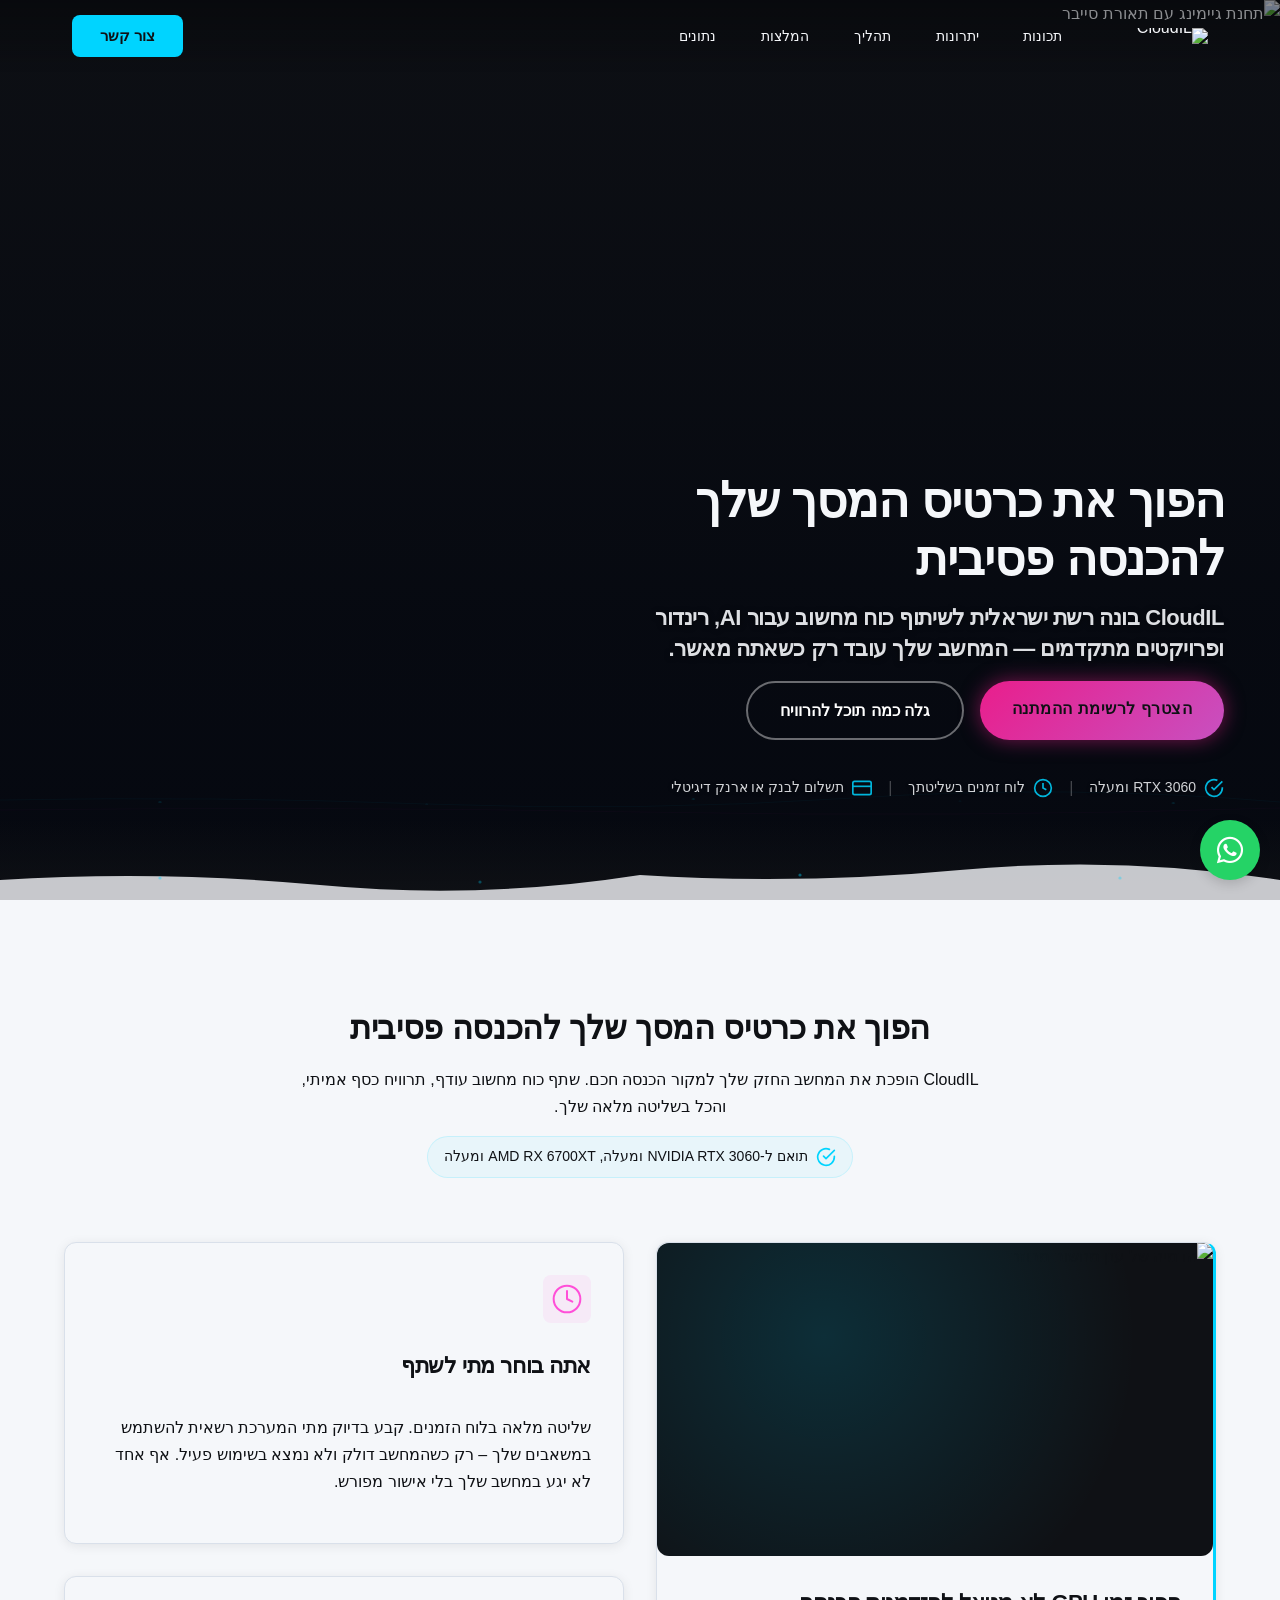
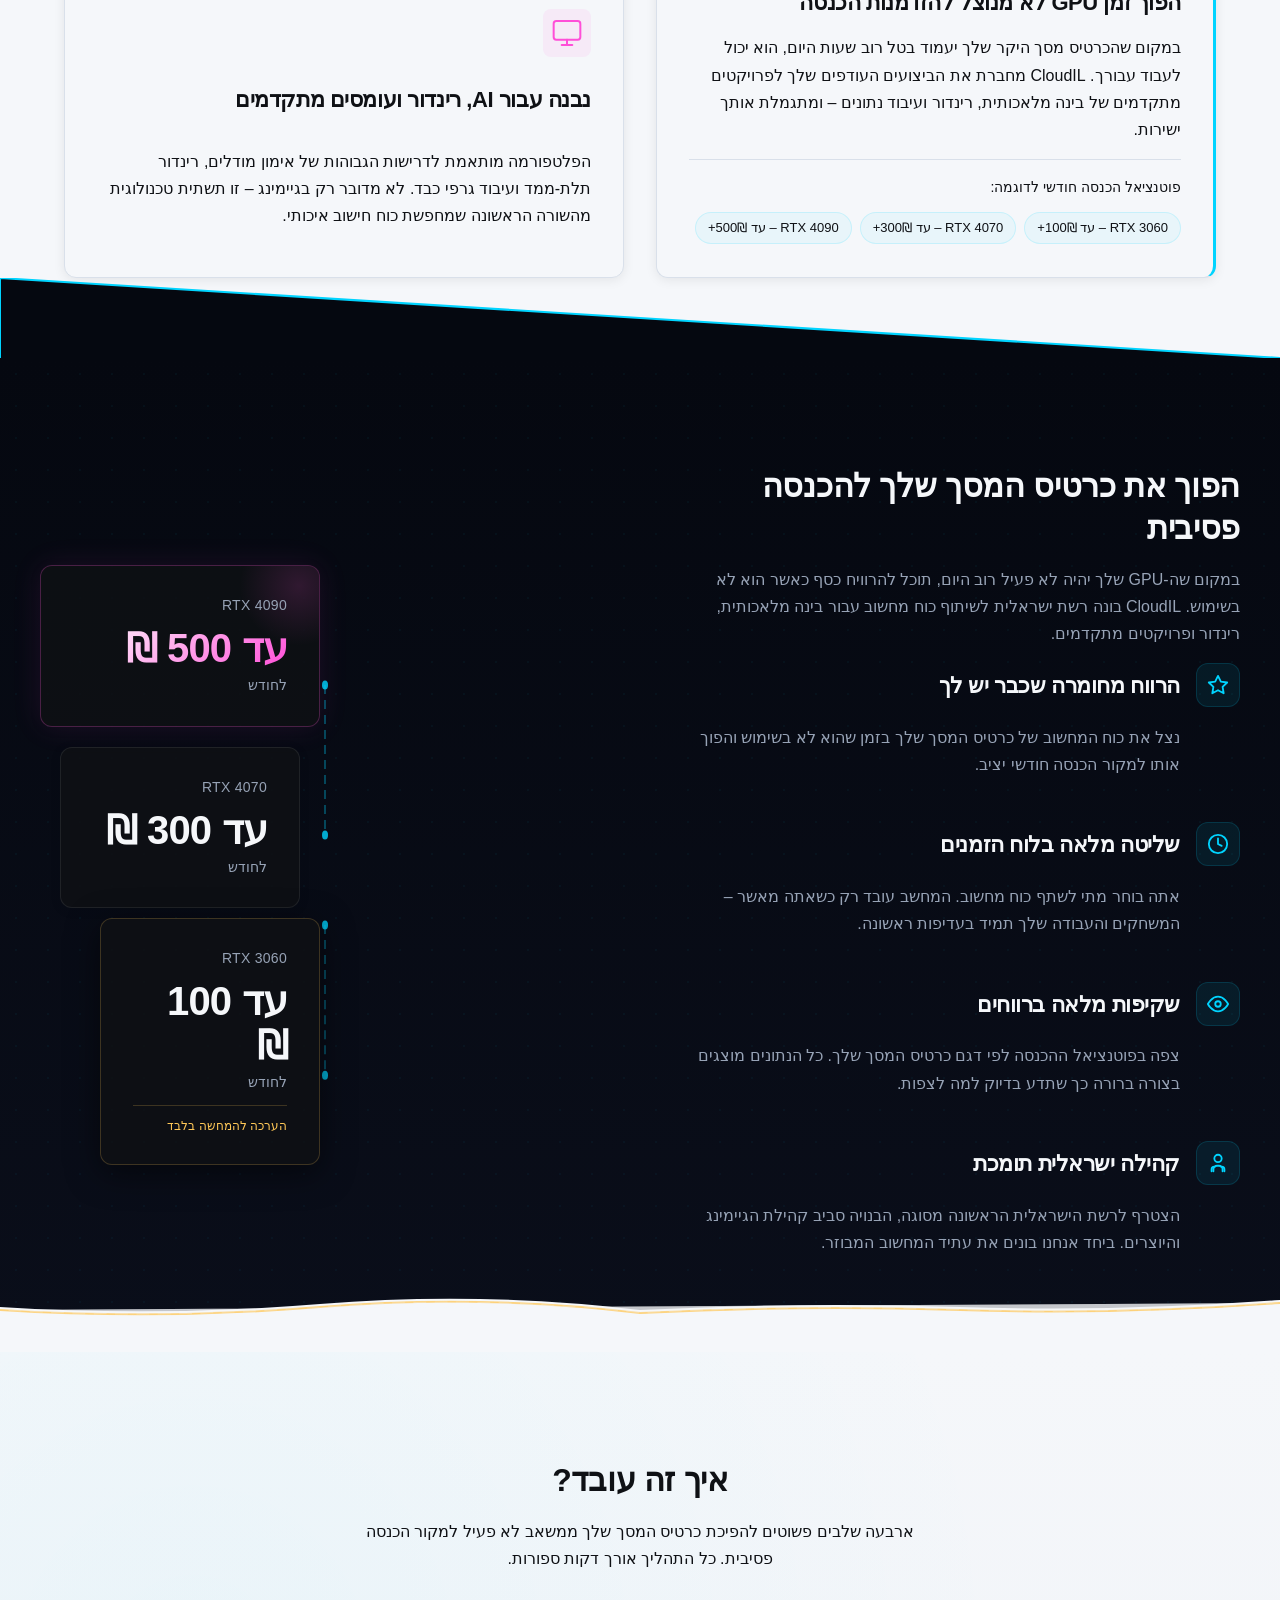
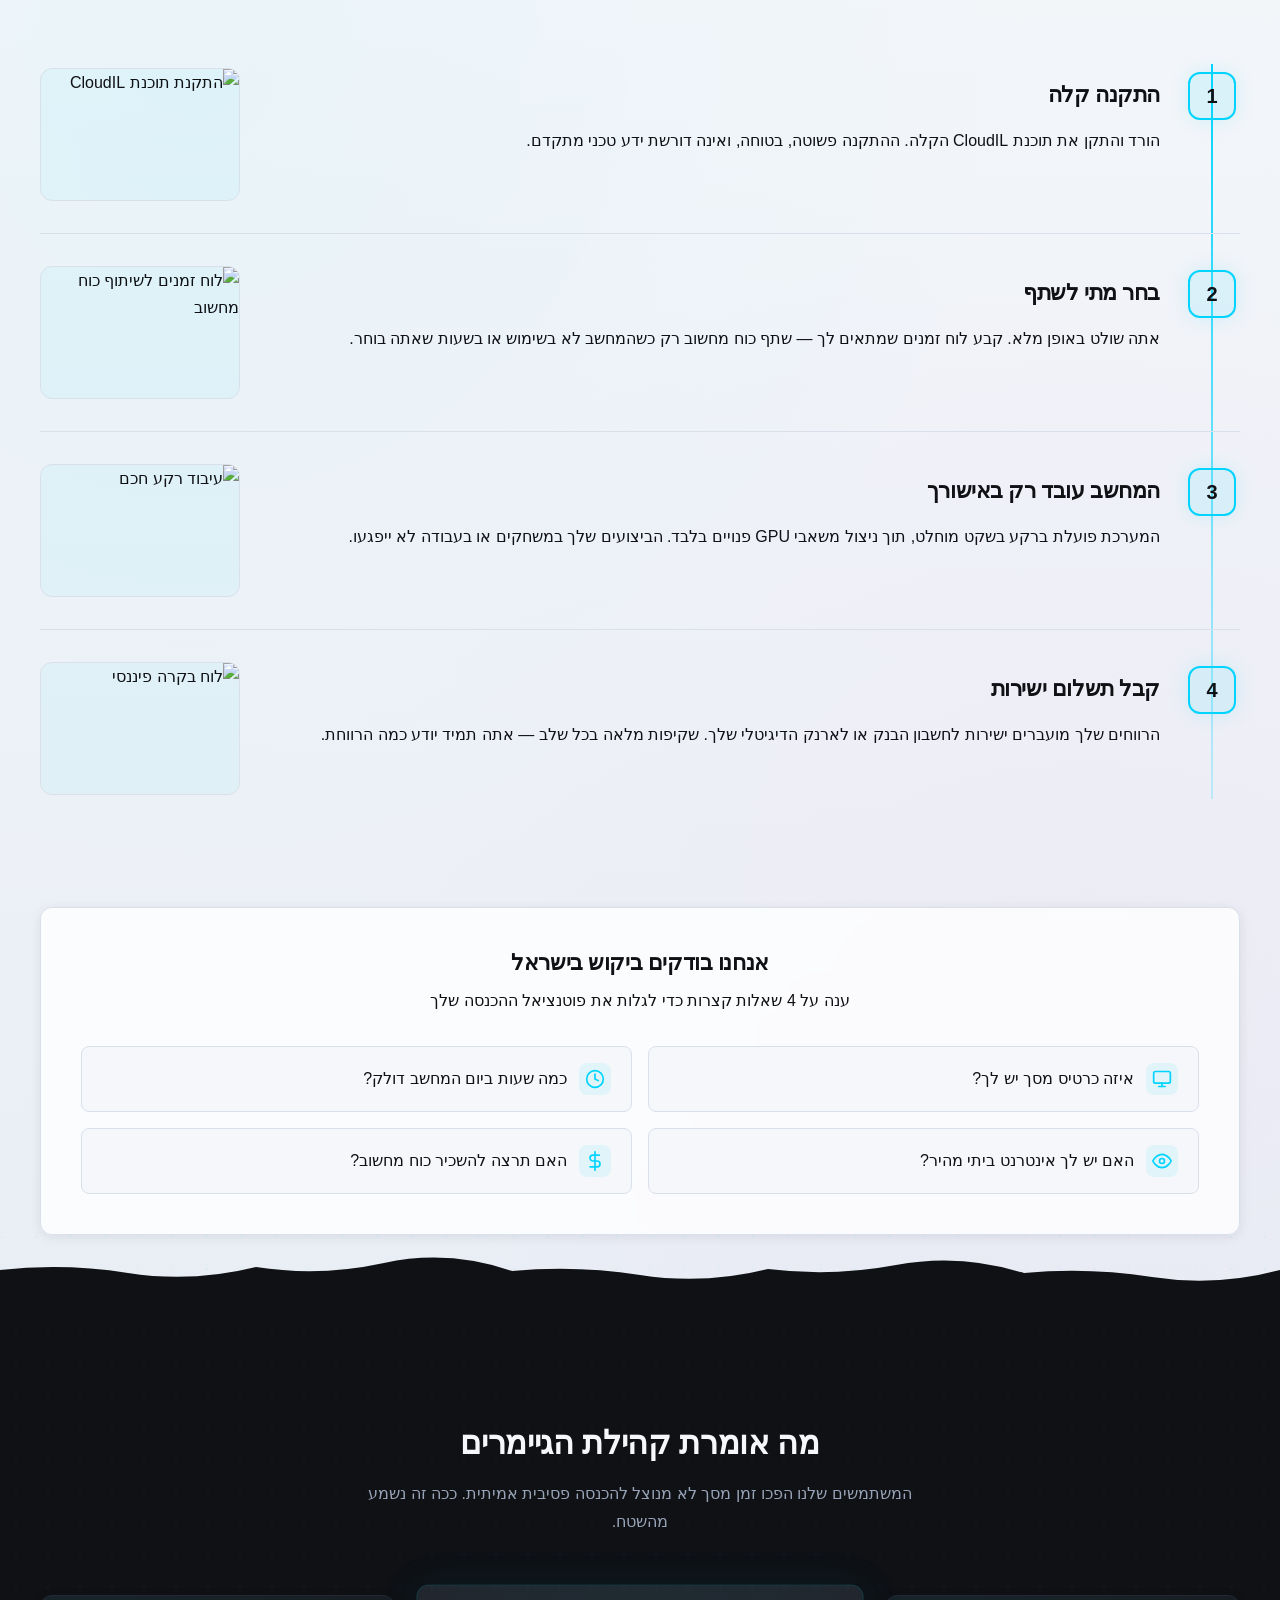
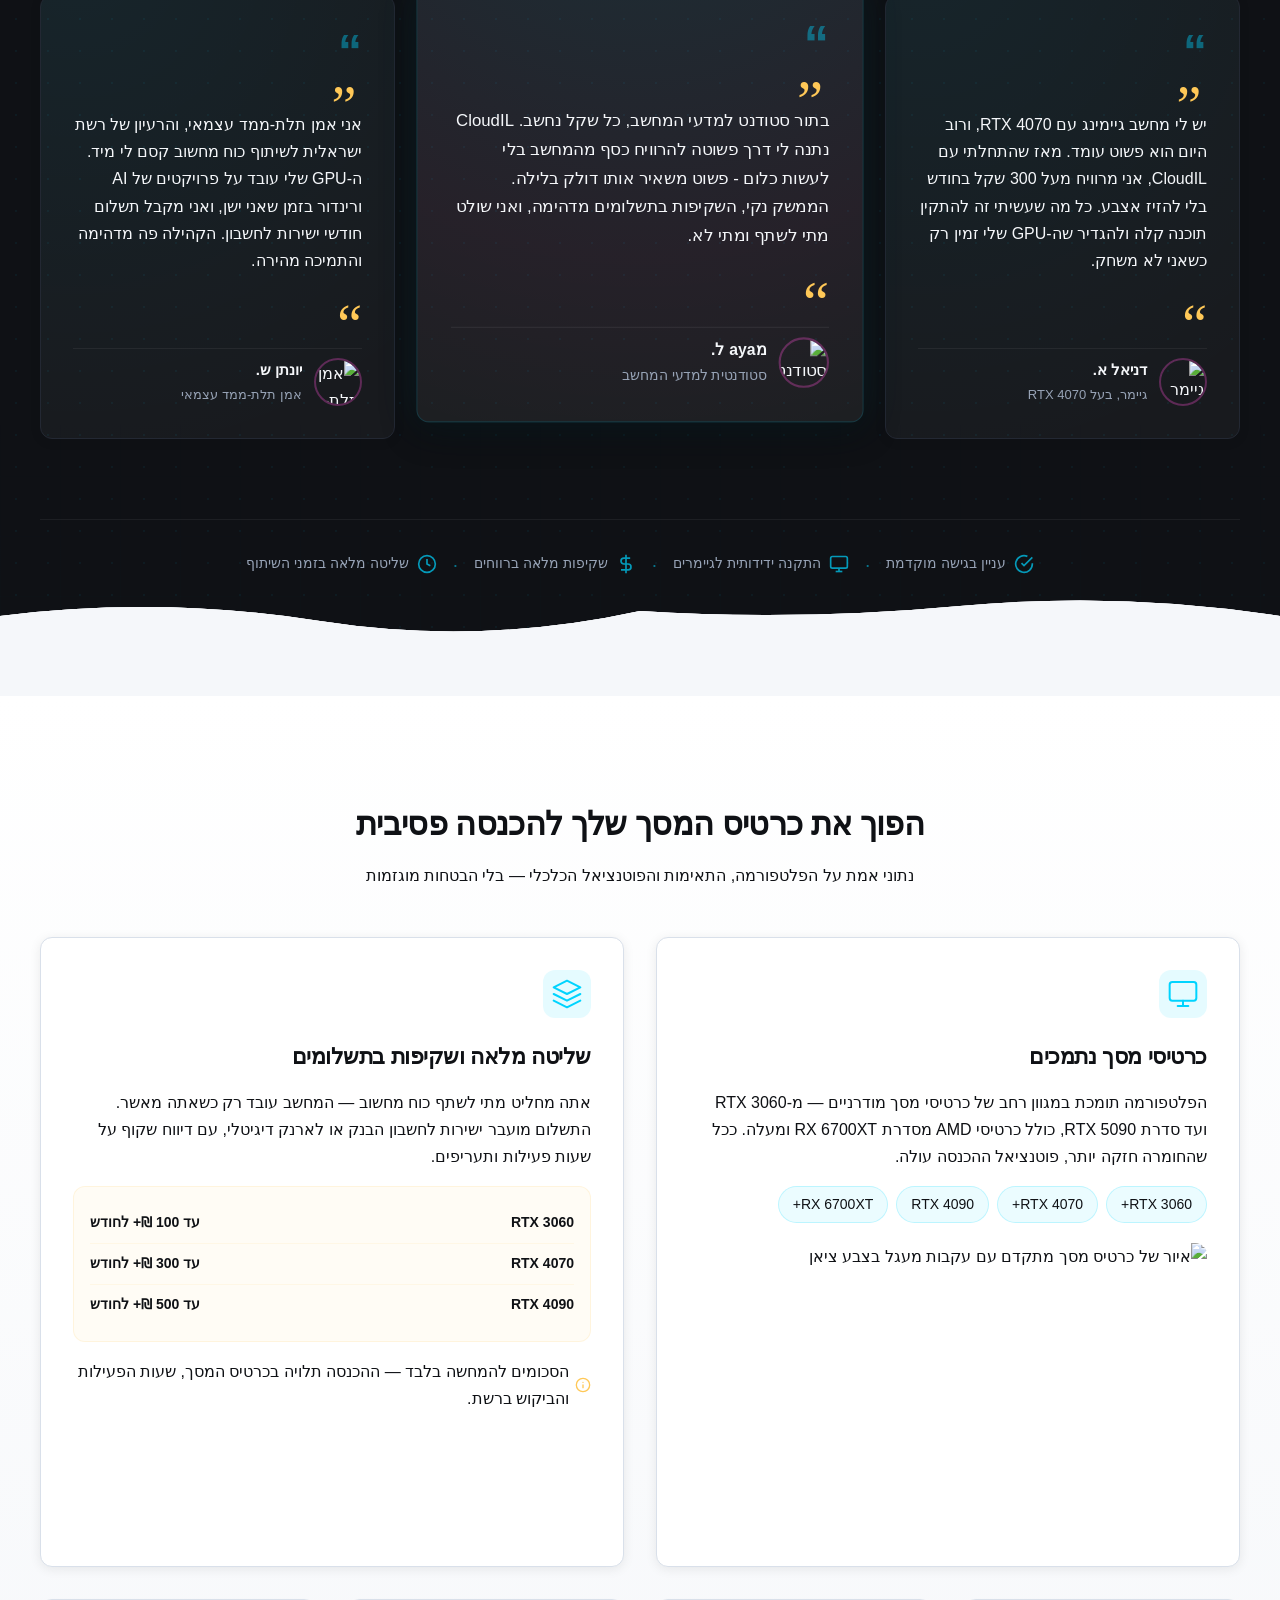
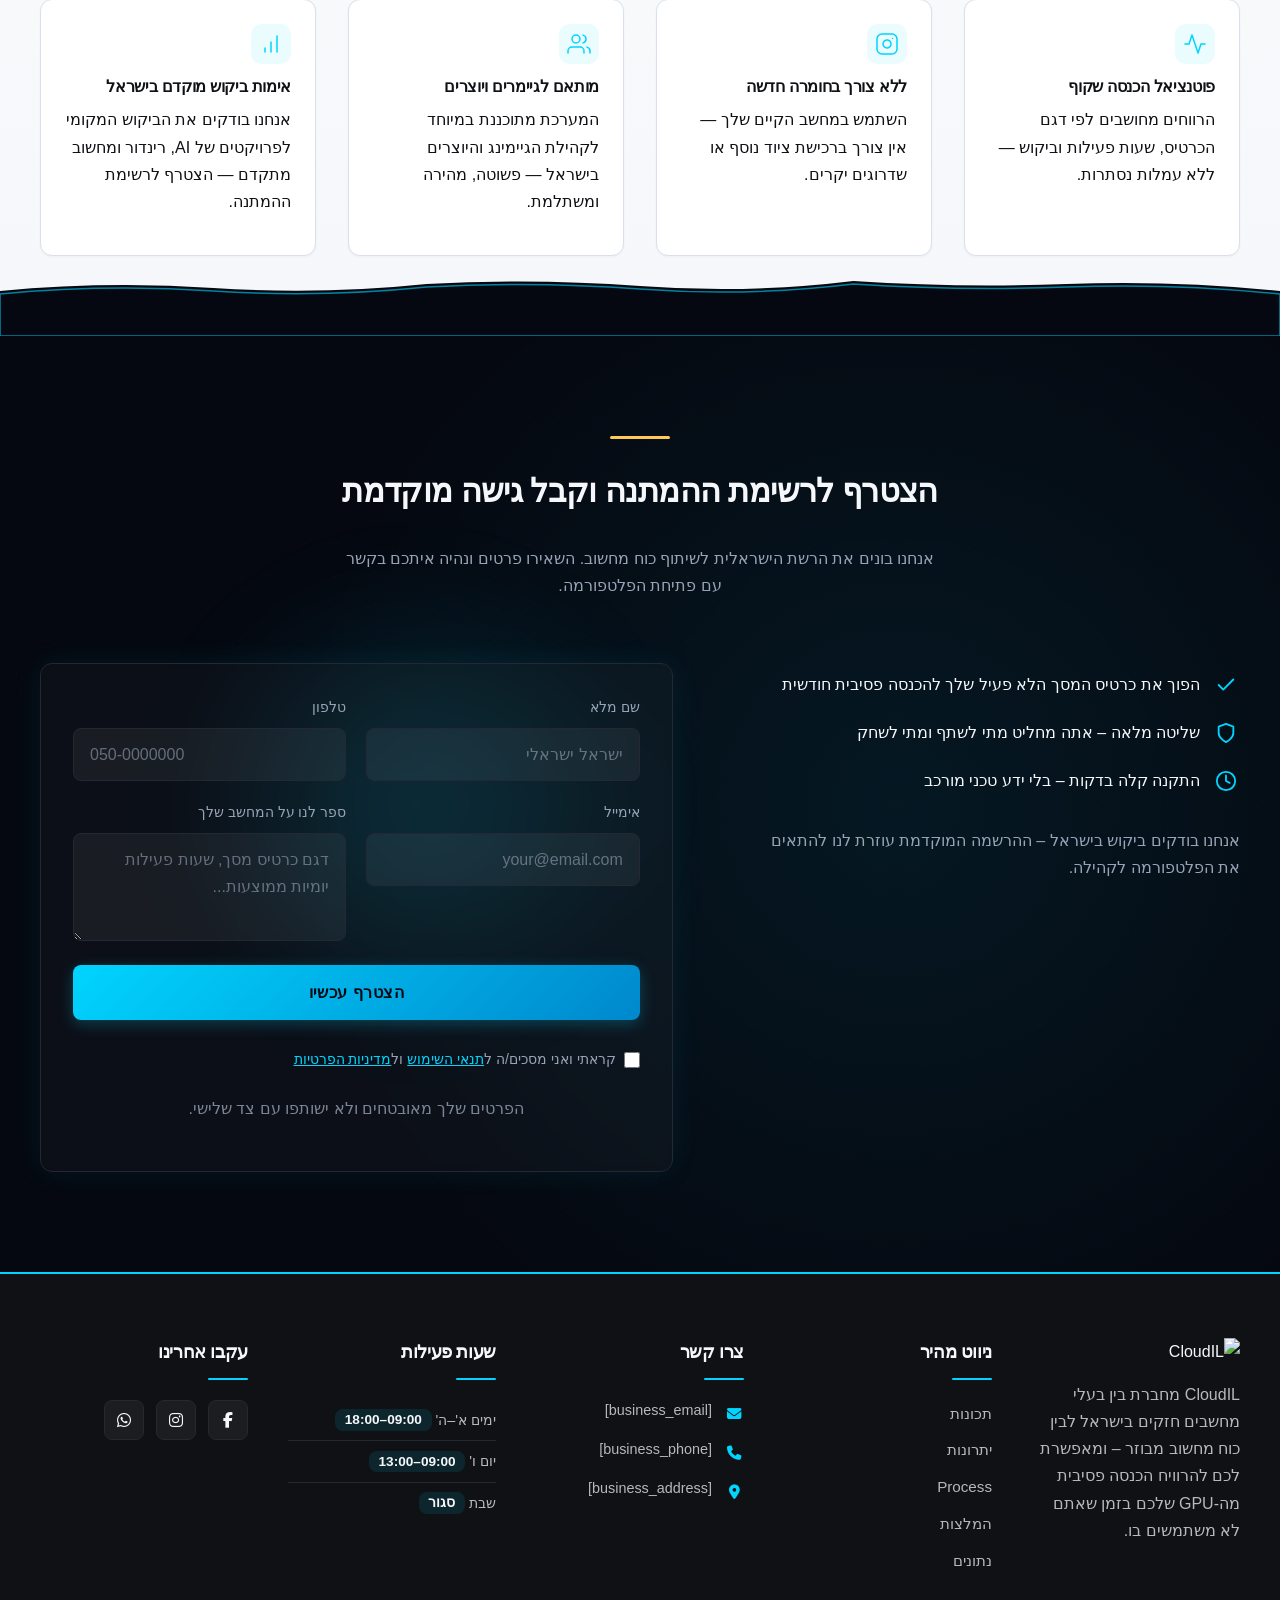
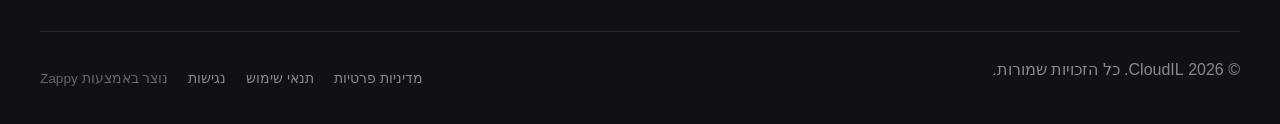
==== public/index.html @ 7b8d6b3e "Initial website commit" ====
<!doctype html><html dir="rtl" lang="he"><head><meta charset="UTF-8"><meta content="width=device-width,initial-scale=1" name="viewport"><meta content="index, follow" name="robots"><title>תתחיל להרוויח כסף מהמחשב בלי לעשות כלום — CloudIL</title><meta content="הפוך את הכרטיס גרפי שלך למכונת מזומנים אוטומטית. שתף כוח עיבוד גרפי בזמן שאתה לא משחק ותיהנה מהכנסה פסיבית שקופה וקלה עם שליטה מלאה על לוח הזמנים. הצטרף לקהילת CloudIL עכשיו." name="description"><meta content="להרוויח כסף מהמחשב בלי לעשות כלום, שיתוף GPU להכנסה פסיבית, הכנסה פסיבית מכרטיס מסך RTX, CloudIL שיתוף מחשב, להרוויח כסף מכרטיס מסך" name="keywords"><link href="/assets/favicon.ico" rel="icon" type="image/x-icon"><link href="/assets/favicon-16x16.png" rel="icon" type="image/png" sizes="16x16"><link href="/assets/favicon-32x32.png" rel="icon" type="image/png" sizes="32x32"><link href="/assets/favicon-48x48.png" rel="icon" type="image/png" sizes="48x48"><link href="/assets/favicon-192x192.png" rel="icon" type="image/png" sizes="192x192"><link href="/assets/favicon-512x512.png" rel="icon" type="image/png" sizes="512x512"><link href="/assets/apple-touch-icon.png" rel="apple-touch-icon"><script>!function(){"use strict";var t="ffa6400d-8948-4f80-b27f-834f0cf4d269",e="https://api.zappy5.com/api/analytics/track",a=18e5,n=2592e6,o=!0,i=!0,r=!0;var s=function(){var e="zappy_visitor_"+t,a=null;try{if(a=localStorage.getItem(e)){var o=JSON.parse(a),i=Date.now();if(i-o.created<n)return o.lastSeen=i,localStorage.setItem(e,JSON.stringify(o)),o.id}}catch(t){console.warn("Zappy Analytics: LocalStorage not available")}var r="zv_"+Date.now()+"_"+Math.random().toString(36).substr(2,9);try{localStorage.setItem(e,JSON.stringify({id:r,created:Date.now(),lastSeen:Date.now()}))}catch(t){}return r}(),c=function(){var e="zappy_session_"+t,n=null;try{if(n=sessionStorage.getItem(e)){var o=JSON.parse(n),i=Date.now();if(i-o.timestamp<a)return o.timestamp=i,sessionStorage.setItem(e,JSON.stringify(o)),o.id}}catch(t){console.warn("Zappy Analytics: SessionStorage not available")}var r="zs_"+Date.now()+"_"+Math.random().toString(36).substr(2,9);try{sessionStorage.setItem(e,JSON.stringify({id:r,timestamp:Date.now()}))}catch(t){}return r}();function l(a,n){n=n||{};var o={website_id:t,event_type:a,page_path:window.location.pathname,referrer:document.referrer||"direct",visitor_id:s,session_id:c,metadata:n};if(navigator.sendBeacon){var i=new Blob([JSON.stringify(o)],{type:"application/json"});navigator.sendBeacon(e,i)}else fetch(e,{method:"POST",headers:{"Content-Type":"application/json"},body:JSON.stringify(o),keepalive:!0}).catch(function(t){console.warn("Zappy Analytics: Failed to track event",t)})}o&&l("pageview",{title:document.title,url:window.location.href}),i&&document.addEventListener("click",function(t){var e=t.target;if("BUTTON"===e.tagName||e.closest("button")){var a="BUTTON"===e.tagName?e:e.closest("button");l("click",{element:"button",text:a.textContent.trim().substring(0,100),id:a.id||null,class:a.className||null})}else if("A"===e.tagName||e.closest("a")){var n="A"===e.tagName?e:e.closest("a");l("navigation",{element:"link",text:n.textContent.trim().substring(0,100),href:n.href,external:n.hostname!==window.location.hostname})}},!0),r&&document.addEventListener("submit",function(t){var e=t.target;l("form_submit",{form_id:e.id||null,form_name:e.name||null,form_action:e.action||null,form_method:e.method||"GET"})},!0);var d=Date.now();window.addEventListener("beforeunload",function(){l("page_unload",{time_on_page:Math.floor((Date.now()-d)/1e3),page_path:window.location.pathname})}),window.zappyAnalytics={track:l,getVisitorId:function(){return s},getSessionId:function(){return c}}}()</script><meta content="תתחיל להרוויח כסף מהמחשב בלי לעשות כלום — CloudIL" property="og:title"><meta content="הפוך את הכרטיס גרפי שלך למכונת מזומנים אוטומטית. שתף כוח עיבוד גרפי בזמן שאתה לא משחק ותיהנה מהכנסה פסיבית שקופה וקלה עם שליטה מלאה על לוח הזמנים. הצטרף לקהילת CloudIL עכשיו." property="og:description"><meta content="summary_large_image" name="twitter:card"><meta content="תתחיל להרוויח כסף מהמחשב בלי לעשות כלום — CloudIL" name="twitter:title"><meta content="הפוך את הכרטיס גרפי שלך למכונת מזומנים אוטומטית. שתף כוח עיבוד גרפי בזמן שאתה לא משחק ותיהנה מהכנסה פסיבית שקופה וקלה עם שליטה מלאה על לוח הזמנים. הצטרף לקהילת CloudIL עכשיו." name="twitter:description"><meta content="website" property="og:type"><meta content="he_IL" property="og:locale"><link href="https://cdnjs.cloudflare.com/ajax/libs/font-awesome/6.4.0/css/all.min.css" rel="stylesheet"><style>.skip-link{position:absolute;top:0;left:0;transform:translateY(-200%);padding:12px 18px;background:var(--bg-dark,#1a1a1a);color:var(--text-light,#fff);font-weight:600;border-radius:0 0 8px 0;z-index:10000}.skip-link:focus{transform:none;outline:2px solid var(--ring,#fff);outline-offset:2px}:focus-visible{outline:2px solid var(--ring,currentColor);outline-offset:3px}</style><link href="/assets/favicon.ico" rel="icon" type="image/x-icon"><link href="/assets/favicon-16x16.png" rel="icon" type="image/png" sizes="16x16"><link href="/assets/favicon-32x32.png" rel="icon" type="image/png" sizes="32x32"><link href="/assets/favicon-48x48.png" rel="icon" type="image/png" sizes="48x48"><link href="/assets/favicon-192x192.png" rel="icon" type="image/png" sizes="192x192"><link href="/assets/favicon-512x512.png" rel="icon" type="image/png" sizes="512x512"><link href="/assets/apple-touch-icon.png" rel="apple-touch-icon"><link href="https://cdn.jsdelivr.net/npm/vanilla-cookieconsent@3/dist/cookieconsent.css" rel="stylesheet"><script src="https://cdn.jsdelivr.net/npm/vanilla-cookieconsent@3/dist/cookieconsent.umd.js"></script><script src="https://cdn.jsdelivr.net/gh/mickidum/acc_toolbar/acctoolbar/acctoolbar.min.js"></script><link href="/styles.css" rel="stylesheet"><script>window.ZAPPY_WEBSITE_ID="ffa6400d-8948-4f80-b27f-834f0cf4d269",window.ZAPPY_API_BASE="https://api.zappy5.com"</script><style id="zappy-dropdown-submenu-styles">#navMenu li:has(.sub-menu),.nav-menu li:has(.sub-menu),.navbar li:has(.sub-menu),nav li:has(.sub-menu){position:relative}#navMenu .sub-menu,.nav-menu .sub-menu,.navbar .sub-menu,nav .sub-menu{display:block!important;position:absolute!important;top:100%;left:0;min-width:220px;background:#fff;border-radius:8px;box-shadow:0 8px 25px rgba(0,0,0,.15);padding:8px 0;opacity:0;visibility:hidden;transform:translateY(10px);transition:all .3s ease;z-index:1000;list-style:none;pointer-events:none}#navMenu li:hover>.sub-menu,.nav-menu li:hover>.sub-menu,.navbar li:hover>.sub-menu,nav li:hover>.sub-menu{opacity:1!important;visibility:visible!important;transform:translateY(0)!important;pointer-events:auto!important}.sub-menu li{list-style:none;margin:0;padding:0}.sub-menu a{display:block!important;padding:10px 16px!important;color:var(--text-dark,#333)!important;font-weight:500;text-decoration:none;white-space:nowrap;transition:background-color .2s}.sub-menu .zappy-nav-child>a{padding-left:28px!important;font-size:.9em!important;opacity:.85!important}[dir=rtl] .sub-menu .zappy-nav-child>a,html[lang=ar] .sub-menu .zappy-nav-child>a,html[lang=he] .sub-menu .zappy-nav-child>a{padding-left:10px!important;padding-right:28px!important}.sub-menu .zappy-nav-parent>a{font-weight:600!important}.sub-menu a:hover{background-color:#f5f5f5}[dir=rtl] .nav-menu .sub-menu,[dir=rtl] .navbar .sub-menu,[dir=rtl] nav .sub-menu,html[lang=ar] .nav-menu .sub-menu,html[lang=ar] .navbar .sub-menu,html[lang=ar] nav .sub-menu,html[lang=he] .nav-menu .sub-menu,html[lang=he] .navbar .sub-menu,html[lang=he] nav .sub-menu{left:auto!important;right:0!important}.sub-menu:empty,.sub-menu:not(:has(li)):not(:has(> a)),.sub-menu:not(:has(li:not(.zappy-hidden-menu-item))):not(:has(> a)){display:none!important;opacity:0!important;visibility:hidden!important;pointer-events:none!important}li:has(.menu-group-title):hover>.sub-menu{opacity:1!important;visibility:visible!important;transform:translateY(0)!important;pointer-events:auto!important}#navMenu>li>.menu-group-title,.nav-menu>li>.menu-group-title{display:inline-block;padding:.5rem 1rem;cursor:default;user-select:none}@media (max-width:768px){#navMenu .sub-menu,.nav-menu .sub-menu,.navbar .sub-menu,nav .sub-menu{position:static!important;transform:none!important;box-shadow:none!important;background:0 0!important;max-height:0;overflow:hidden;opacity:0;visibility:hidden;transition:max-height .3s ease,opacity .3s ease;padding:0!important;border-radius:0!important}#navMenu .sub-menu.mobile-expanded,.nav-menu .sub-menu.mobile-expanded,.navbar .sub-menu.mobile-expanded{max-height:none!important;overflow-y:visible!important;opacity:1!important;visibility:visible!important;padding:8px 0 8px 16px!important}[dir=rtl] .sub-menu.mobile-expanded,html[lang=he] .sub-menu.mobile-expanded{padding:8px 16px 8px 0!important}#navMenu li:hover>.sub-menu,.nav-menu li:hover>.sub-menu,.navbar li:hover>.sub-menu,nav li:hover>.sub-menu{opacity:0;visibility:hidden;pointer-events:none}#navMenu li>.sub-menu.mobile-expanded,.nav-menu li>.sub-menu.mobile-expanded,.navbar li>.sub-menu.mobile-expanded,nav li>.sub-menu.mobile-expanded{opacity:1!important;visibility:visible!important;pointer-events:auto!important}#navMenu li:has(.sub-menu),.nav-menu li:has(.sub-menu),.navbar li:has(.sub-menu),nav li:has(.sub-menu){display:flex!important;flex-wrap:wrap!important;align-items:center!important;position:relative!important;min-height:44px!important}#navMenu li:has(.sub-menu)>a,.nav-menu li:has(.sub-menu)>a,.navbar li:has(.sub-menu)>a,nav li:has(.sub-menu)>a{flex:1!important;min-width:0!important}#navMenu li:has(.sub-menu)>.menu-group-title,.nav-menu li:has(.sub-menu)>.menu-group-title,.navbar li:has(.sub-menu)>.menu-group-title,nav li:has(.sub-menu)>.menu-group-title{flex:1!important;min-width:0!important;padding:0!important;line-height:inherit!important}#navMenu li:has(.sub-menu)>.sub-menu,.nav-menu li:has(.sub-menu)>.sub-menu,.navbar li:has(.sub-menu)>.sub-menu,nav li:has(.sub-menu)>.sub-menu{flex-basis:100%!important;width:100%!important}#navMenu li:has(.sub-menu)>a [class*=arrow],#navMenu li:has(.sub-menu)>a [class*=chevron],.nav-menu li:has(.sub-menu)>a .fa-angle-down,.nav-menu li:has(.sub-menu)>a .fa-chevron-down,.nav-menu li:has(.sub-menu)>a [class*=arrow],.nav-menu li:has(.sub-menu)>a [class*=chevron],nav li:has(.sub-menu)>a [class*=arrow],nav li:has(.sub-menu)>a [class*=chevron]{display:none!important;visibility:hidden!important}.mobile-submenu-toggle{display:flex!important;align-items:center!important;justify-content:center!important;width:44px!important;height:auto!important;background:0 0!important;border:none!important;cursor:pointer!important;color:var(--text-light)!important;position:static!important;flex-shrink:0!important;align-self:stretch!important;z-index:2!important;padding:0!important;margin:0!important}.mobile-submenu-toggle::after{content:''!important;width:0!important;height:0!important;border-left:6px solid transparent!important;border-right:6px solid transparent!important;border-top:7px solid currentColor!important;transition:transform .3s ease!important}.mobile-submenu-toggle.expanded::after{transform:rotate(180deg)!important}.sub-menu a{padding:10px 0!important;display:block!important;color:var(--text-light)!important;white-space:normal!important}.sub-menu .zappy-nav-child>a{padding-left:28px!important;font-size:.9em!important;opacity:.85!important}[dir=rtl] .sub-menu .zappy-nav-child>a,html[lang=ar] .sub-menu .zappy-nav-child>a,html[lang=he] .sub-menu .zappy-nav-child>a{padding-left:0!important;padding-right:28px!important}.sub-menu .zappy-nav-parent>a{font-weight:600!important}#navMenu.active,.nav-menu.active{max-width:100vw!important;overflow-x:hidden!important;box-sizing:border-box!important}.navbar .sub-menu li a,.zappy-products-dropdown .sub-menu a,nav.navbar .sub-menu li a{color:var(--text-light)!important}}@media (min-width:769px){.mobile-submenu-toggle{display:none!important}}</style><style id="zappy-widget-visibility">html[dir=rtl] .whatsapp-float{right:20px!important;left:auto!important}html:not([dir]) .whatsapp-float,html[dir=ltr] .whatsapp-float{left:20px!important;right:auto!important}html[dir=rtl] #mic-access-tool-general-button,html[dir=rtl] #mic-init-access-tool #mic-access-tool-general-button,html[dir=rtl] #mic-init-access-tool .mic-access-tool-general-button,html[dir=rtl] ._access-icon,html[dir=rtl] .mic-access-tool-general-button{left:20px!important;right:auto!important}html:not([dir]) #mic-access-tool-general-button,html:not([dir]) #mic-init-access-tool #mic-access-tool-general-button,html:not([dir]) #mic-init-access-tool .mic-access-tool-general-button,html:not([dir]) ._access-icon,html:not([dir]) .mic-access-tool-general-button,html[dir=ltr] #mic-access-tool-general-button,html[dir=ltr] #mic-init-access-tool #mic-access-tool-general-button,html[dir=ltr] #mic-init-access-tool .mic-access-tool-general-button,html[dir=ltr] ._access-icon,html[dir=ltr] .mic-access-tool-general-button{right:20px!important;left:auto!important}@media (max-width:768px){.whatsapp-float{display:flex!important}}@media (min-width:769px){.whatsapp-float{display:flex!important}}@media (max-width:768px){#mic-access-tool-general-button,#mic-init-access-tool #mic-access-tool-general-button,#mic-init-access-tool .mic-access-tool-general-button,._access-icon,.mic-access-tool-general-button{display:flex!important;visibility:visible!important;opacity:1!important;pointer-events:auto!important}#mic-access-tool-box.opened-mic-access-tool,#mic-init-access-tool #mic-access-tool-box.opened-mic-access-tool,.mic-access-tool-box.opened-mic-access-tool{visibility:visible!important;opacity:1!important;pointer-events:auto!important}}@media (min-width:769px){#mic-access-tool-general-button,#mic-init-access-tool #mic-access-tool-general-button,#mic-init-access-tool .mic-access-tool-general-button,._access-icon,.mic-access-tool-general-button{display:flex!important;visibility:visible!important;opacity:1!important;pointer-events:auto!important}#mic-access-tool-box.opened-mic-access-tool,#mic-init-access-tool #mic-access-tool-box.opened-mic-access-tool,.mic-access-tool-box.opened-mic-access-tool{visibility:visible!important;opacity:1!important;pointer-events:auto!important}}</style></head><body><a href="#main" class="skip-link">דלג לתוכן הראשי</a><nav class="navbar" dir="rtl"><button class="mobile-toggle" aria-label="Menu" id="mobileToggle"><svg viewBox="0 0 24 24" fill="none" height="24" width="24" class="hamburger-icon"><path d="M3 12h18M3 6h18M3 18h18" stroke="currentColor" stroke-width="2" stroke-linecap="round"></path></svg> <svg viewBox="0 0 24 24" fill="none" height="24" width="24" class="close-icon" style="display:none"><path d="M18 6L6 18M6 6l12 12" stroke="currentColor" stroke-width="2" stroke-linecap="round"></path></svg></button> <button class="phone-header-btn" aria-label="Call" data-phone="[business_phone]"><svg viewBox="0 0 24 24" fill="currentColor" height="20" width="20"><path d="M22 16.92v3a2 2 0 0 1-2.18 2 19.79 19.79 0 0 1-8.63-3.07 19.5 19.5 0 0 1-6-6 19.79 19.79 0 0 1-3.07-8.67A2 2 0 0 1 4.11 2h3a2 2 0 0 1 2 1.72 12.84 12.84 0 0 0 .7 2.81 2 2 0 0 1-.45 2.11L8.09 9.91a16 16 0 0 0 6 6l1.27-1.27a2 2 0 0 1 2.11-.45 12.84 12.84 0 0 0 2.81.7A2 2 0 0 1 22 16.92z"></path></svg></button><div class="nav-container"><div class="nav-right-group"><div class="nav-brand"><a href="/" class="logo-link"><img alt="CloudIL" src="/assets/site---------image-1.webp" class="logo"></a></div><ul class="nav-menu" id="navMenu"><li><a href="#features">תכונות</a></li><li><a href="#benefits">יתרונות</a></li><li><a href="#process">תהליך</a></li><li><a href="#testimonials">המלצות</a></li><li><a href="#stats">נתונים</a></li></ul></div><div class="nav-cta-container"><a href="#cta" class="nav-cta-btn">צור קשר</a></div></div></nav><script>window.addEventListener("load",function(){const e=document.querySelector(".navbar, nav, header");if(!e)return void console.log("[Navbar] Navbar element not found");let t=document.getElementById("mobileToggle")||document.querySelector(".mobile-toggle")||document.querySelector(".hamburger")||document.querySelector(".hamburger-menu")||document.querySelector(".menu-toggle")||document.querySelector(".burger-menu")||document.querySelector('[aria-label="Menu"]')||document.querySelector('[aria-label="תפריט"]');const n=document.querySelector(".phone-header-btn"),o=window.getComputedStyle(e);let r=o.backgroundColor;if(console.log("[Navbar] Initial navbar background:",r),"transparent"===r||"rgba(0, 0, 0, 0)"===r||r.startsWith("rgba")&&r.includes(", 0)")){const e=o.backgroundImage;if(e&&"none"!==e)console.log("[Navbar] Navbar has background image/gradient, using dark text"),r="rgb(240, 240, 240)";else{const e=window.getComputedStyle(document.body).backgroundColor;console.log("[Navbar] Navbar transparent, using body background:",e),r=e}}const a=r.match(/\d+/g);if(a&&a.length>=3){const e=(.299*parseInt(a[0])+.587*parseInt(a[1])+.114*parseInt(a[2]))/255;console.log("[Navbar] Mobile button colors preserved from Claude CSS (luminance:",e.toFixed(2)+")");const o=document.createElement("style");o.id="zappy-mobile-nav-fix";document.documentElement.lang;document.documentElement.dir,o.textContent='\n        /* Hide mobile buttons on desktop, show only on mobile */\n        @media (min-width: 769px) {\n          .mobile-toggle,\n          .phone-header-btn {\n            display: none !important;\n          }\n        }\n        \n        /* Show and position mobile buttons correctly on mobile */\n        @media (max-width: 768px) {\n          .navbar,\n          nav.navbar {\n            min-height: 70px !important;\n          }\n\n          .mobile-toggle,\n          .phone-header-btn {\n            position: absolute !important;\n            top: 0 !important;\n            bottom: 0 !important;\n            margin-top: auto !important;\n            margin-bottom: auto !important;\n            transform: none !important;\n            z-index: 1001 !important;\n            display: flex !important;\n            align-items: center !important;\n            justify-content: center !important;\n            width: 36px !important;\n            height: 36px !important;\n            border-radius: 50% !important;\n            border: none !important;\n            cursor: pointer !important;\n            padding: 6px !important;\n            background: none !important;\n            color: var(--nav-text, var(--text-light)) !important;\n            touch-action: manipulation !important;\n            -webkit-tap-highlight-color: transparent !important;\n          }\n\n          html[data-zappy-site-type="ecommerce"] .phone-header-btn,\n          body[data-zappy-site-type="ecommerce"] .phone-header-btn,\n          html[data-zappy-site-type="ecommerce"] header .phone-header-btn,\n          html[data-zappy-site-type="ecommerce"] nav .phone-header-btn {\n            display: none !important;\n            visibility: hidden !important;\n            width: 0 !important;\n            height: 0 !important;\n            min-width: 0 !important;\n            overflow: hidden !important;\n          }\n          \n          /* LTR positioning (default): hamburger LEFT, phone RIGHT */\n          html:not([dir="rtl"]):not([lang="he"]):not([lang="ar"]) .mobile-toggle,\n          html[dir="ltr"] .mobile-toggle {\n            left: 12px !important;\n            right: auto !important;\n          }\n          html:not([dir="rtl"]):not([lang="he"]):not([lang="ar"]) .phone-header-btn,\n          html[dir="ltr"] .phone-header-btn {\n            right: 12px !important;\n            left: auto !important;\n          }\n          \n          /* RTL positioning: hamburger RIGHT, phone LEFT */\n          html[dir="rtl"] .mobile-toggle,\n          html[lang="he"] .mobile-toggle,\n          html[lang="ar"] .mobile-toggle {\n            right: 12px !important;\n            left: auto !important;\n          }\n          html[dir="rtl"] .phone-header-btn,\n          html[lang="he"] .phone-header-btn,\n          html[lang="ar"] .phone-header-btn {\n            left: 12px !important;\n            right: auto !important;\n          }\n          \n          /* CRITICAL: Ensure nav-container has min-height on mobile */\n          /* All children are positioned absolutely/fixed on mobile, so height:auto collapses to 0 */\n          .nav-container {\n            min-height: 70px !important;\n            position: relative !important;\n          }\n          \n          /* Ensure SVG icons are properly sized and inherit color */\n          .mobile-toggle svg,\n          .phone-header-btn svg {\n            width: 24px !important;\n            height: 24px !important;\n            /* Don\'t force display - let JavaScript control hamburger/close toggle */\n          }\n          \n          /* Reset nav-cta-container on mobile - remove desktop box-shadow/padding */\n          /* that creates a visible ghost box when CTA button is hidden */\n          .nav-cta-container {\n            box-shadow: none !important;\n            padding: 0 !important;\n          }\n          \n          /* Hide nav-cta-container entirely on mobile when there\'s no lang-switcher */\n          /* (only the CTA button is inside, and it\'s hidden on mobile) */\n          .nav-cta-container:not(:has(.lang-switcher)) {\n            display: none !important;\n          }\n          \n          /* CRITICAL: Prevent hero image fade gradient from bleeding over headline text */\n          /* The .image-fade-gradient has bottom: -30px (extends below parent) */\n          /* On mobile stacked layout, this overlaps the h1 text below the image */\n          .hero-image-column {\n            overflow: hidden !important;\n          }\n          .image-fade-gradient {\n            bottom: 0 !important;\n          }\n          \n          /* Hide desktop language switcher on mobile - hamburger menu handles it */\n          /* High specificity to override stored CSS */\n          .lang-switcher,\n          .nav-cta-container .lang-switcher,\n          .nav-container .lang-switcher,\n          .navbar .lang-switcher,\n          .navbar .nav-cta-container .lang-switcher {\n            display: none !important;\n          }\n        }\n      ';const r=document.getElementById("zappy-mobile-nav-fix");r&&r.remove(),document.head.appendChild(o),console.log("[Navbar] Critical CSS injected for mobile nav positioning");const i=window.innerWidth<=768;if(t){const e=t.querySelector(".hamburger-icon"),n=t.querySelector(".close-icon");e&&(e.style.setProperty("width","24px","important"),e.style.setProperty("height","24px","important"),e.style.setProperty("display","block","important")),n&&(n.style.setProperty("width","24px","important"),n.style.setProperty("height","24px","important"),n.style.setProperty("display","none","important")),i?(t.style.setProperty("position","absolute","important"),t.style.setProperty("top","0","important"),t.style.setProperty("bottom","0","important"),t.style.setProperty("margin-top","auto","important"),t.style.setProperty("margin-bottom","auto","important"),t.style.setProperty("transform","none","important"),t.style.setProperty("z-index","1001","important"),t.style.removeProperty("left"),t.style.removeProperty("right"),console.log("[Navbar] Mobile toggle positioning applied (mobile viewport)")):(t.style.removeProperty("position"),t.style.removeProperty("top"),t.style.removeProperty("transform"),t.style.removeProperty("z-index"),t.style.removeProperty("left"),t.style.removeProperty("right"),console.log("[Navbar] Desktop viewport - cleared mobile toggle inline positioning"))}if(n){const e=n.querySelector("svg");e&&(e.style.width="24px",e.style.height="24px",e.setAttribute("width","24"),e.setAttribute("height","24")),i?(n.style.setProperty("position","absolute","important"),n.style.setProperty("top","0","important"),n.style.setProperty("bottom","0","important"),n.style.setProperty("margin-top","auto","important"),n.style.setProperty("margin-bottom","auto","important"),n.style.setProperty("transform","none","important"),n.style.setProperty("z-index","1001","important"),n.style.removeProperty("left"),n.style.removeProperty("right"),console.log("[Navbar] Phone button positioning applied (mobile viewport)")):(n.style.removeProperty("position"),n.style.removeProperty("top"),n.style.removeProperty("transform"),n.style.removeProperty("z-index"),n.style.removeProperty("left"),n.style.removeProperty("right"),console.log("[Navbar] Desktop viewport - cleared phone button inline positioning"))}}else console.log("[Navbar] Could not parse background color:",r);t=document.getElementById("mobileToggle")||document.querySelector(".mobile-toggle")||document.querySelector(".hamburger")||document.querySelector(".hamburger-menu")||document.querySelector(".menu-toggle")||document.querySelector(".burger-menu")||document.querySelector('[aria-label="Menu"]')||document.querySelector('[aria-label="תפריט"]');const i=document.getElementById("navMenu")||document.querySelector(".nav-menu")||document.querySelector(".nav-links")||document.querySelector("nav ul:not(.submenu)");if(!t||!i)return void console.log("[Navbar] Mobile toggle or menu not found:",{toggle:!!t,menu:!!i});i.id||(i.id="navMenu"),console.log("[Navbar] Initializing mobile menu...");const l=t.cloneNode(!0);t.parentNode.replaceChild(l,t);var s=0;function p(e){var t=Date.now();t-s<300||(s=t,function(e){e.preventDefault(),e.stopPropagation();const t=l.querySelector(".hamburger-icon"),n=l.querySelector(".close-icon");i.classList.contains("active")?(i.classList.remove("active"),t&&t.style.setProperty("display","block","important"),n&&n.style.setProperty("display","none","important"),document.body.style.overflow="",console.log("[Navbar] Menu closed")):(i.classList.add("active"),t&&t.style.setProperty("display","none","important"),n&&n.style.setProperty("display","block","important"),document.body.style.overflow="hidden",console.log("[Navbar] Menu opened"))}(e))}l.addEventListener("click",p),l.addEventListener("touchend",p),i.querySelectorAll("a").forEach(function(e){e.addEventListener("click",function(){if("#"===this.getAttribute("href"))return;const e=l.querySelector(".hamburger-icon"),t=l.querySelector(".close-icon");i.classList.remove("active"),e&&e.style.setProperty("display","block","important"),t&&t.style.setProperty("display","none","important"),document.body.style.overflow="",console.log("[Navbar] Menu closed (link clicked)")})});var m=i.querySelectorAll(".dropdown-toggle");m.forEach(function(e){e.addEventListener("click",function(e){e.preventDefault(),e.stopPropagation();var t=this.closest(".nav-dropdown");t&&(t.parentNode.querySelectorAll(".nav-dropdown.open").forEach(function(e){e!==t&&e.classList.remove("open")}),t.classList.toggle("open"),console.log("[Navbar] Dropdown toggled:",t.classList.contains("open")?"open":"closed"))})}),document.addEventListener("click",function(e){e.target.closest(".nav-dropdown")||document.querySelectorAll(".nav-dropdown.open").forEach(function(e){e.classList.remove("open")})}),console.log("[Navbar] Dropdown handlers initialized for "+m.length+" dropdowns"),n&&n.addEventListener("click",function(){const e=document.querySelectorAll('a[href^="tel:"]'),t=e.length>0?e[0].getAttribute("href").replace("tel:",""):"[business_phone]";window.location.href="tel:"+t,console.log("[Navbar] Phone button clicked")}),console.log("[Navbar] Mobile menu initialized successfully")})</script><main id="main"><section class="index-hero-section" data-band-index="0" data-layout-spec="דף הבית-hero" id="hero" data-hero-type="fullscreen-scrim"><img alt="תחנת גיימינג עם תאורת סייבר" src="/assets/site-index-hero-image-1.webp" data-context="Realistic gaming desk in a dark room, premium GPU-lit setup with cyan and magenta edge lighting, subtle network map of connected nodes across Israel integrated into the environment, cinematic moody atmosphere" data-placeholder="index-hero-image-1" height="600" loading="eager" width="1200" class="hero-bg-image" data-hero-bg="true" fetchpriority="high"><div class="hero-scrim" aria-hidden="true"></div><div class="hero-decorative-lines" aria-hidden="true"><svg viewBox="0 0 1200 600" xmlns="http://www.w3.org/2000/svg" preserveAspectRatio="none"><path d="M0,500 Q200,480 400,520 T800,490 T1200,510" stroke="var(--primary)" stroke-width="0.5" fill="none" opacity="0.15"></path><path d="M0,550 Q300,530 600,560 T1200,540" stroke="var(--secondary)" stroke-width="0.5" fill="none" opacity="0.1"></path><circle cx="150" cy="510" r="2" fill="var(--primary)" opacity="0.3"></circle><circle cx="400" cy="520" r="1.5" fill="var(--primary)" opacity="0.25"></circle><circle cx="650" cy="495" r="2" fill="var(--primary)" opacity="0.3"></circle><circle cx="900" cy="505" r="1.5" fill="var(--primary)" opacity="0.2"></circle><circle cx="1100" cy="515" r="2" fill="var(--primary)" opacity="0.3"></circle></svg></div><div class="hero-overlay"><h1 class="hero-headline">הפוך את כרטיס המסך שלך להכנסה פסיבית</h1><h3 class="hero-subtitle">CloudIL בונה רשת ישראלית לשיתוף כוח מחשוב עבור AI, רינדור ופרויקטים מתקדמים — המחשב שלך עובד רק כשאתה מאשר.</h3><div class="hero-ctas"><a href="#waitlist" class="btn-primary">הצטרף לרשימת ההמתנה</a> <a href="#earnings" class="btn-secondary">גלה כמה תוכל להרוויח</a></div><div class="hero-proof-points"><div class="proof-item"><span class="proof-icon" data-element-type="icon" data-icon-type="svg"><svg viewBox="0 0 24 24" fill="none" stroke="currentColor" stroke-width="2"><path d="M22 11.08V12a10 10 0 1 1-5.93-9.14"></path><polyline points="22 4 12 14.01 9 11.01"></polyline></svg> </span><span class="proof-text">RTX 3060 ומעלה</span></div><span class="proof-divider" aria-hidden="true">|</span><div class="proof-item"><span class="proof-icon" data-element-type="icon" data-icon-type="svg"><svg viewBox="0 0 24 24" fill="none" stroke="currentColor" stroke-width="2"><circle cx="12" cy="12" r="10"></circle><polyline points="12 6 12 12 16 14"></polyline></svg> </span><span class="proof-text">לוח זמנים בשליטתך</span></div><span class="proof-divider" aria-hidden="true">|</span><div class="proof-item"><span class="proof-icon" data-element-type="icon" data-icon-type="svg"><svg viewBox="0 0 24 24" fill="none" stroke="currentColor" stroke-width="2"><rect height="16" width="22" x="1" y="4" rx="2" ry="2"></rect><line x1="1" x2="23" y1="10" y2="10"></line></svg> </span><span class="proof-text">תשלום לבנק או ארנק דיגיטלי</span></div></div></div><div class="hero-divider-wrapper" aria-hidden="true"><svg viewBox="0 0 1200 80" xmlns="http://www.w3.org/2000/svg" preserveAspectRatio="none" aria-hidden="true" data-no-icon-edit="true"><defs><linearGradient id="heroFade" x1="0%" x2="0%" y1="0%" y2="100%"><stop offset="0%" stop-color="var(--bg-dark)" stop-opacity="0"></stop><stop offset="100%" stop-color="var(--bg-dark)" stop-opacity="1"></stop></linearGradient></defs><rect height="80" width="1200" x="0" y="0" fill="url(#heroFade)"></rect><path d="M0,80 L0,60 Q150,50 300,65 T600,55 Q750,65 900,50 T1200,60 L1200,80 Z" fill="var(--bg-light)" opacity="0.8"></path><circle cx="150" cy="58" r="1.5" fill="var(--primary)" opacity="0.4"></circle><circle cx="450" cy="62" r="1.5" fill="var(--primary)" opacity="0.3"></circle><circle cx="750" cy="55" r="1.5" fill="var(--primary)" opacity="0.4"></circle><circle cx="1050" cy="58" r="1.5" fill="var(--primary)" opacity="0.35"></circle></svg></div></section><section class="index-features-section" data-band-index="1" data-layout-spec="דף הבית-features" id="features"><div class="index-features-section__container"><div class="index-features-section__intro"><h2 class="index-features-section__title">הפוך את כרטיס המסך שלך להכנסה פסיבית</h2><p class="index-features-section__subtitle">CloudIL הופכת את המחשב החזק שלך למקור הכנסה חכם. שתף כוח מחשוב עודף, תרוויח כסף אמיתי, והכל בשליטה מלאה שלך.</p><div class="index-features-section__compatibility"><span class="index-features-section__compatibility-icon" aria-hidden="true"><svg viewBox="0 0 24 24" fill="none" data-element-type="icon" data-icon-type="svg" height="20" stroke="currentColor" stroke-width="2" width="20" stroke-linecap="round" stroke-linejoin="round"><path d="M22 11.08V12a10 10 0 1 1-5.93-9.14"></path><polyline points="22 4 12 14.01 9 11.01"></polyline></svg> </span><span class="index-features-section__compatibility-text">תואם ל-NVIDIA RTX 3060 ומעלה, AMD RX 6700XT ומעלה</span></div></div><div class="index-features-section__grid"><article class="index-features-section__card index-features-section__card--featured"><div class="index-features-section__card-visual"><img alt="הדמיה של ענן מחשוב מבוזר" src="/assets/site-index-features-image-1.webp" data-context="A glowing 3D cloud with data streams flowing downward into a server block, representing distributed GPU computing. Dark background with cyan (#00D4FF) and magenta (#FF4FD8) accents. Premium tech aesthetic." data-placeholder="index-features-image-1" height="400" loading="lazy" width="600" decoding="async" class="index-features-section__card-img"><div class="index-features-section__card-glow" aria-hidden="true"></div></div><div class="index-features-section__card-content"><h3 class="index-features-section__card-title">הפוך זמן GPU לא מנוצל להזדמנות הכנסה</h3><p class="index-features-section__card-text">במקום שהכרטיס מסך היקר שלך יעמוד בטל רוב שעות היום, הוא יכול לעבוד עבורך. CloudIL מחברת את הביצועים העודפים שלך לפרויקטים מתקדמים של בינה מלאכותית, רינדור ועיבוד נתונים – ומתגמלת אותך ישירות.</p><div class="index-features-section__card-earnings"><span class="index-features-section__earnings-label">פוטנציאל הכנסה חודשי לדוגמה:</span><div class="index-features-section__earnings-badges"><span class="index-features-section__badge">RTX 3060 – עד 100₪+</span> <span class="index-features-section__badge">RTX 4070 – עד 300₪+</span> <span class="index-features-section__badge">RTX 4090 – עד 500₪+</span></div></div></div></article><article class="index-features-section__card"><div class="index-features-section__card-icon"><svg viewBox="0 0 24 24" fill="none" data-element-type="icon" data-icon-type="svg" height="32" stroke="currentColor" stroke-width="1.5" width="32" stroke-linecap="round" stroke-linejoin="round"><circle cx="12" cy="12" r="10"></circle><polyline points="12 6 12 12 16 14"></polyline></svg></div><h3 class="index-features-section__card-title">אתה בוחר מתי לשתף</h3><p class="index-features-section__card-text">שליטה מלאה בלוח הזמנים. קבע בדיוק מתי המערכת רשאית להשתמש במשאבים שלך – רק כשהמחשב דולק ולא נמצא בשימוש פעיל. אף אחד לא יגע במחשב שלך בלי אישור מפורש.</p></article><article class="index-features-section__card"><div class="index-features-section__card-icon"><svg viewBox="0 0 24 24" fill="none" data-element-type="icon" data-icon-type="svg" height="32" stroke="currentColor" stroke-width="1.5" width="32" stroke-linecap="round" stroke-linejoin="round"><rect height="14" width="20" x="2" y="3" rx="2" ry="2"></rect><line x1="8" x2="16" y1="21" y2="21"></line><line x1="12" x2="12" y1="17" y2="21"></line></svg></div><h3 class="index-features-section__card-title">נבנה עבור AI, רינדור ועומסים מתקדמים</h3><p class="index-features-section__card-text">הפלטפורמה מותאמת לדרישות הגבוהות של אימון מודלים, רינדור תלת-ממד ועיבוד גרפי כבד. לא מדובר רק בגיימינג – זו תשתית טכנולוגית מהשורה הראשונה שמחפשת כוח חישוב איכותי.</p></article></div></div><div class="index-features-section__divider-wrapper" aria-hidden="true"><svg viewBox="0 0 1200 80" xmlns="http://www.w3.org/2000/svg" preserveAspectRatio="none" aria-hidden="true" data-no-icon-edit="true"><path d="M0,80 L0,0 L1200,80 Z" fill="#050810"></path><path d="M0,80 L0,0 L1200,80" stroke="var(--primary)" stroke-width="2" fill="#050810" vector-effect="non-scaling-stroke"></path></svg></div></section><section class="index-benefits-section" data-band-index="2" data-layout-spec="דף הבית-benefits" id="benefits" dir="rtl"><div class="benefits-bg-decoration" aria-hidden="true"></div><div class="benefits-container"><div class="benefits-content"><h2 class="benefits-heading">הפוך את כרטיס המסך שלך להכנסה פסיבית</h2><p class="benefits-subtitle">במקום שה-GPU שלך יהיה לא פעיל רוב היום, תוכל להרוויח כסף כאשר הוא לא בשימוש. CloudIL בונה רשת ישראלית לשיתוף כוח מחשוב עבור בינה מלאכותית, רינדור ופרויקטים מתקדמים.</p><div class="benefits-rows"><div class="benefit-row"><div class="benefit-icon-wrapper"><svg viewBox="0 0 24 24" fill="none" data-element-type="icon" data-icon-type="svg" class="benefit-icon" xmlns="http://www.w3.org/2000/svg"><path d="M12 2L15.09 8.26L22 9.27L17 14.14L18.18 21.02L12 17.77L5.82 21.02L7 14.14L2 9.27L8.91 8.26L12 2Z" stroke="currentColor" stroke-width="2" stroke-linejoin="round"></path></svg></div><div class="benefit-text"><h3 class="benefit-title">הרווח מחומרה שכבר יש לך</h3><p class="benefit-desc">נצל את כוח המחשוב של כרטיס המסך שלך בזמן שהוא לא בשימוש והפוך אותו למקור הכנסה חודשי יציב.</p></div></div><div class="benefit-row"><div class="benefit-icon-wrapper"><svg viewBox="0 0 24 24" fill="none" data-element-type="icon" data-icon-type="svg" class="benefit-icon" xmlns="http://www.w3.org/2000/svg"><path d="M12 22C17.5228 22 22 17.5228 22 12C22 6.47715 17.5228 2 12 2C6.47715 2 2 6.47715 2 12C2 17.5228 6.47715 22 12 22Z" stroke="currentColor" stroke-width="2"></path><path d="M12 6V12L16 14" stroke="currentColor" stroke-width="2" stroke-linecap="round"></path></svg></div><div class="benefit-text"><h3 class="benefit-title">שליטה מלאה בלוח הזמנים</h3><p class="benefit-desc">אתה בוחר מתי לשתף כוח מחשוב. המחשב עובד רק כשאתה מאשר – המשחקים והעבודה שלך תמיד בעדיפות ראשונה.</p></div></div><div class="benefit-row"><div class="benefit-icon-wrapper"><svg viewBox="0 0 24 24" fill="none" data-element-type="icon" data-icon-type="svg" class="benefit-icon" xmlns="http://www.w3.org/2000/svg"><path d="M1 12C1 12 5 4 12 4C19 4 23 12 23 12C23 12 19 20 12 20C5 20 1 12 1 12Z" stroke="currentColor" stroke-width="2"></path><circle cx="12" cy="12" r="3" stroke="currentColor" stroke-width="2"></circle></svg></div><div class="benefit-text"><h3 class="benefit-title">שקיפות מלאה ברווחים</h3><p class="benefit-desc">צפה בפוטנציאל ההכנסה לפי דגם כרטיס המסך שלך. כל הנתונים מוצגים בצורה ברורה כך שתדע בדיוק למה לצפות.</p></div></div><div class="benefit-row"><div class="benefit-icon-wrapper"><svg viewBox="0 0 24 24" fill="none" data-element-type="icon" data-icon-type="svg" class="benefit-icon" xmlns="http://www.w3.org/2000/svg"><path d="M17 21V19C17 16.7909 15.2091 15 13 15H11C8.79086 15 7 16.7909 7 19V21" stroke="currentColor" stroke-width="2" stroke-linecap="round"></path><path d="M12 11C14.2091 11 16 9.20914 16 7C16 4.79086 14.2091 3 12 3C9.79086 3 8 4.79086 8 7C8 9.20914 9.79086 11 12 11Z" stroke="currentColor" stroke-width="2"></path><path d="M5 21V19C5 17.3431 6.34315 16 8 16H8.5" stroke="currentColor" stroke-width="2" stroke-linecap="round"></path><path d="M19 21V19C19 17.3431 17.6569 16 16 16H15.5" stroke="currentColor" stroke-width="2" stroke-linecap="round"></path></svg></div><div class="benefit-text"><h3 class="benefit-title">קהילה ישראלית תומכת</h3><p class="benefit-desc">הצטרף לרשת הישראלית הראשונה מסוגה, הבנויה סביב קהילת הגיימינג והיוצרים. ביחד אנחנו בונים את עתיד המחשוב המבוזר.</p></div></div></div></div><div class="benefits-kpi-cluster"><div class="kpi-card kpi-card-main"><div class="kpi-gpu-label">RTX 4090</div><div class="kpi-value">עד 500 ₪</div><div class="kpi-period">לחודש</div><div class="kpi-glow" aria-hidden="true"></div></div><div class="kpi-card kpi-card-secondary"><div class="kpi-gpu-label">RTX 4070</div><div class="kpi-value">עד 300 ₪</div><div class="kpi-period">לחודש</div></div><div class="kpi-card kpi-card-floating"><div class="kpi-gpu-label">RTX 3060</div><div class="kpi-value">עד 100 ₪</div><div class="kpi-period">לחודש</div><div class="kpi-estimate-note">הערכה להמחשה בלבד</div></div><svg viewBox="0 0 200 400" xmlns="http://www.w3.org/2000/svg" preserveAspectRatio="none" aria-hidden="true" data-no-icon-edit="true" class="kpi-connectors"><line x1="100" x2="100" y1="80" y2="180" opacity="0.4" stroke="var(--primary)" stroke-dasharray="6 4" stroke-width="1.5"></line><line x1="100" x2="100" y1="240" y2="340" opacity="0.4" stroke="var(--primary)" stroke-dasharray="6 4" stroke-width="1.5"></line><circle cx="100" cy="80" r="3" fill="var(--primary)" opacity="0.8"></circle><circle cx="100" cy="180" r="3" fill="var(--primary)" opacity="0.8"></circle><circle cx="100" cy="240" r="3" fill="var(--primary)" opacity="0.8"></circle><circle cx="100" cy="340" r="3" fill="var(--primary)" opacity="0.8"></circle></svg></div></div><div class="benefits-divider-wrapper" aria-hidden="true"><svg viewBox="0 0 1200 80" xmlns="http://www.w3.org/2000/svg" preserveAspectRatio="none" aria-hidden="true" data-no-icon-edit="true"><defs><linearGradient id="benefits-divider-grad" x1="0%" x2="0%" y1="0%" y2="100%"><stop offset="0%" stop-color="#0F1115" stop-opacity="0"></stop><stop offset="100%" stop-color="#0F1115" stop-opacity="1"></stop></linearGradient></defs><path d="M0,80 L0,35 Q150,45 300,32 T600,38 Q750,30 900,35 T1200,28 L1200,80 Z" fill="var(--bg-light)"></path><path d="M0,38 Q150,48 300,35 T600,41 Q750,33 900,38 T1200,31" stroke="var(--accent)" stroke-width="2" fill="var(--bg-light)" opacity="0.7"></path><path d="M0,38 Q150,48 300,35 T600,41 Q750,33 900,38 T1200,31" stroke="var(--accent)" stroke-width="1" fill="var(--bg-light)" opacity="0.3" stroke-dasharray="8 12"></path></svg></div></section><section class="index-process-section" data-band-index="3" data-layout-spec="דף הבית-process" id="process"><div class="index-process-section__container"><div class="index-process-section__header"><h2>איך זה עובד?</h2><p>ארבעה שלבים פשוטים להפיכת כרטיס המסך שלך ממשאב לא פעיל למקור הכנסה פסיבית. כל התהליך אורך דקות ספורות.</p></div><div class="index-process-section__steps"><div class="index-process-section__step-card"><div class="index-process-section__step-node"><span class="index-process-section__step-number">1</span></div><div class="index-process-section__step-content"><h3>התקנה קלה</h3><p>הורד והתקן את תוכנת CloudIL הקלה. ההתקנה פשוטה, בטוחה, ואינה דורשת ידע טכני מתקדם.</p></div><div class="index-process-section__step-media"><img alt="התקנת תוכנת CloudIL" src="/assets/site-index-process-image-1.webp" data-context="A sleek dark-themed software installation wizard on a monitor screen, showing the CloudIL logo and a progress bar with cyan accents, modern and minimalist UI" data-placeholder="index-process-image-1" height="400" loading="lazy" width="600" decoding="async"></div></div><div class="index-process-section__step-card"><div class="index-process-section__step-node"><span class="index-process-section__step-number">2</span></div><div class="index-process-section__step-content"><h3>בחר מתי לשתף</h3><p>אתה שולט באופן מלא. קבע לוח זמנים שמתאים לך — שתף כוח מחשוב רק כשהמחשב לא בשימוש או בשעות שאתה בוחר.</p></div><div class="index-process-section__step-media"><img alt="לוח זמנים לשיתוף כוח מחשוב" src="/assets/site-index-process-image-2.webp" data-context="A futuristic scheduling interface with a weekly calendar, glowing cyan toggle switches and time blocks, representing user control over GPU sharing schedules" data-placeholder="index-process-image-2" height="400" loading="lazy" width="600" decoding="async"></div></div><div class="index-process-section__step-card"><div class="index-process-section__step-node"><span class="index-process-section__step-number">3</span></div><div class="index-process-section__step-content"><h3>המחשב עובד רק באישורך</h3><p>המערכת פועלת ברקע בשקט מוחלט, תוך ניצול משאבי GPU פנויים בלבד. הביצועים שלך במשחקים או בעבודה לא ייפגעו.</p></div><div class="index-process-section__step-media"><img alt="עיבוד רקע חכם" src="/assets/site-index-process-image-3.webp" data-context="A glowing transparent GPU chip with data streams flowing into a secure cloud network, symbolizing background processing with minimal resource usage" data-placeholder="index-process-image-3" height="400" loading="lazy" width="600" decoding="async"></div></div><div class="index-process-section__step-card"><div class="index-process-section__step-node"><span class="index-process-section__step-number">4</span></div><div class="index-process-section__step-content"><h3>קבל תשלום ישירות</h3><p>הרווחים שלך מועברים ישירות לחשבון הבנק או לארנק הדיגיטלי שלך. שקיפות מלאה בכל שלב — אתה תמיד יודע כמה הרווחת.</p></div><div class="index-process-section__step-media"><img alt="לוח בקרה פיננסי" src="/assets/site-index-process-image-4.webp" data-context="A digital wallet dashboard displaying earnings in shekels with a growing graph and a withdraw button, clean financial tech aesthetic with cyan and gold accents" data-placeholder="index-process-image-4" height="400" loading="lazy" width="600" decoding="async"></div></div></div><div class="index-process-section__demand-check"><div class="index-process-section__demand-header"><h4>אנחנו בודקים ביקוש בישראל</h4><p>ענה על 4 שאלות קצרות כדי לגלות את פוטנציאל ההכנסה שלך</p></div><div class="index-process-section__demand-grid"><div class="index-process-section__demand-pill"><span class="index-process-section__pill-icon"><svg viewBox="0 0 24 24" fill="none" data-element-type="icon" data-icon-type="svg" height="20" stroke="currentColor" stroke-width="2" width="20" stroke-linecap="round" stroke-linejoin="round"><rect height="14" width="20" x="2" y="3" rx="2" ry="2"></rect><line x1="8" x2="16" y1="21" y2="21"></line><line x1="12" x2="12" y1="17" y2="21"></line></svg> </span><span class="index-process-section__pill-text">איזה כרטיס מסך יש לך?</span></div><div class="index-process-section__demand-pill"><span class="index-process-section__pill-icon"><svg viewBox="0 0 24 24" fill="none" data-element-type="icon" data-icon-type="svg" height="20" stroke="currentColor" stroke-width="2" width="20" stroke-linecap="round" stroke-linejoin="round"><circle cx="12" cy="12" r="10"></circle><polyline points="12 6 12 12 16 14"></polyline></svg> </span><span class="index-process-section__pill-text">כמה שעות ביום המחשב דולק?</span></div><div class="index-process-section__demand-pill"><span class="index-process-section__pill-icon"><svg viewBox="0 0 24 24" fill="none" data-element-type="icon" data-icon-type="svg" height="20" stroke="currentColor" stroke-width="2" width="20" stroke-linecap="round" stroke-linejoin="round"><path d="M1 12s4-8 11-8 11 8 11 8-4 8-11 8-11-8-11-8z"></path><circle cx="12" cy="12" r="3"></circle></svg> </span><span class="index-process-section__pill-text">האם יש לך אינטרנט ביתי מהיר?</span></div><div class="index-process-section__demand-pill"><span class="index-process-section__pill-icon"><svg viewBox="0 0 24 24" fill="none" data-element-type="icon" data-icon-type="svg" height="20" stroke="currentColor" stroke-width="2" width="20" stroke-linecap="round" stroke-linejoin="round"><line x1="12" x2="12" y1="1" y2="23"></line><path d="M17 5H9.5a3.5 3.5 0 0 0 0 7h5a3.5 3.5 0 0 1 0 7H6"></path></svg> </span><span class="index-process-section__pill-text">האם תרצה להשכיר כוח מחשוב?</span></div></div></div></div><div class="index-process-section__divider-wrapper" aria-hidden="true" data-no-icon-edit="true"><svg viewBox="0 0 1200 80" xmlns="http://www.w3.org/2000/svg" preserveAspectRatio="none"><defs><pattern height="32" id="index-grid" patternUnits="userSpaceOnUse" width="32"><circle cx="2" cy="2" r="1" fill="rgba(0,212,255,0.08)"></circle></pattern></defs><rect height="80" width="1200" x="0" y="0" fill="url(#index-grid)"></rect><path d="M0,80 L0,35 Q60,28 120,38 T240,32 Q300,42 360,28 T480,36 Q540,30 600,40 T720,34 Q780,42 840,30 T960,38 Q1020,32 1080,42 T1200,35 L1200,80 Z" fill="var(--bg-dark)"></path></svg></div></section><section class="index-testimonials-section" data-band-index="4" data-layout-spec="דף הבית-testimonials" id="testimonials" dir="rtl"><div class="index-testimonials-section__container"><div class="index-testimonials-section__intro"><h2 class="index-testimonials-section__title">מה אומרת קהילת הגיימרים</h2><p class="index-testimonials-section__subtitle">המשתמשים שלנו הפכו זמן מסך לא מנוצל להכנסה פסיבית אמיתית. ככה זה נשמע מהשטח.</p></div><div class="index-testimonials-section__grid"><article class="index-testimonials-section__card index-testimonials-section__card--left"><div class="index-testimonials-section__card-glow"></div><div class="index-testimonials-section__card-content"><span class="index-testimonials-section__quote-mark" aria-hidden="true">“</span><blockquote class="index-testimonials-section__quote"><p>יש לי מחשב גיימינג עם RTX 4070, ורוב היום הוא פשוט עומד. מאז שהתחלתי עם CloudIL, אני מרוויח מעל 300 שקל בחודש בלי להזיז אצבע. כל מה שעשיתי זה להתקין תוכנה קלה ולהגדיר שה-GPU שלי זמין רק כשאני לא משחק.</p></blockquote><div class="index-testimonials-section__author"><div class="index-testimonials-section__avatar"><img alt="גיימר ישראלי עם מערכת RTX" src="/assets/site-index-testimonials-image-1.webp" data-context="Portrait of a young Israeli gamer in his 20s, wearing a casual hoodie and gaming headset, sitting in a neon-lit gaming room with a powerful PC tower visible behind him. Confident, tech-savvy expression." data-placeholder="index-testimonials-image-1" height="48" loading="lazy" width="48" decoding="async"></div><div class="index-testimonials-section__author-info"><strong class="index-testimonials-section__author-name">דניאל א.</strong> <span class="index-testimonials-section__author-role">גיימר, בעל RTX 4070</span></div></div></div></article><article class="index-testimonials-section__card index-testimonials-section__card--center"><div class="index-testimonials-section__card-glow"></div><div class="index-testimonials-section__card-content"><span class="index-testimonials-section__quote-mark" aria-hidden="true">“</span><blockquote class="index-testimonials-section__quote"><p>בתור סטודנט למדעי המחשב, כל שקל נחשב. CloudIL נתנה לי דרך פשוטה להרוויח כסף מהמחשב בלי לעשות כלום - פשוט משאיר אותו דולק בלילה. הממשק נקי, השקיפות בתשלומים מדהימה, ואני שולט מתי לשתף ומתי לא.</p></blockquote><div class="index-testimonials-section__author"><div class="index-testimonials-section__avatar"><img alt="סטודנטית ישראלית עם מחשב גיימינג" src="/assets/site-index-testimonials-image-2.webp" data-context="A smiling Israeli female student in her early 20s, wearing glasses and a university sweatshirt, sitting at a desk with a laptop and a visible desktop PC with RGB lighting. Modern, clean apartment background." data-placeholder="index-testimonials-image-2" height="48" loading="lazy" width="48" decoding="async"></div><div class="index-testimonials-section__author-info"><strong class="index-testimonials-section__author-name">מaya ל.</strong> <span class="index-testimonials-section__author-role">סטודנטית למדעי המחשב</span></div></div></div></article><article class="index-testimonials-section__card index-testimonials-section__card--right"><div class="index-testimonials-section__card-glow"></div><div class="index-testimonials-section__card-content"><span class="index-testimonials-section__quote-mark" aria-hidden="true">“</span><blockquote class="index-testimonials-section__quote"><p>אני אמן תלת-ממד עצמאי, והרעיון של רשת ישראלית לשיתוף כוח מחשוב קסם לי מיד. ה-GPU שלי עובד על פרויקטים של AI ורינדור בזמן שאני ישן, ואני מקבל תשלום חודשי ישירות לחשבון. הקהילה פה מדהימה והתמיכה מהירה.</p></blockquote><div class="index-testimonials-section__author"><div class="index-testimonials-section__avatar"><img alt="אמן תלת-ממד ישראלי" src="/assets/site-index-testimonials-image-3.webp" data-context="A creative Israeli 3D artist in his late 20s, with a stylish beard and a graphic t-shirt, sitting in a studio filled with concept art and dual monitors showing 3D modeling software. Warm, artistic lighting." data-placeholder="index-testimonials-image-3" height="48" loading="lazy" width="48" decoding="async"></div><div class="index-testimonials-section__author-info"><strong class="index-testimonials-section__author-name">יונתן ש.</strong> <span class="index-testimonials-section__author-role">אמן תלת-ממד עצמאי</span></div></div></div></article></div><div class="index-testimonials-section__trust-strip"><div class="index-testimonials-section__trust-item"><svg viewBox="0 0 24 24" fill="none" data-element-type="icon" data-icon-type="svg" height="20" stroke="currentColor" stroke-width="2" width="20"><path d="M22 11.08V12a10 10 0 1 1-5.93-9.14"></path><polyline points="22 4 12 14.01 9 11.01"></polyline></svg> <span>עניין בגישה מוקדמת</span></div><span class="index-testimonials-section__trust-dot" aria-hidden="true">·</span><div class="index-testimonials-section__trust-item"><svg viewBox="0 0 24 24" fill="none" data-element-type="icon" data-icon-type="svg" height="20" stroke="currentColor" stroke-width="2" width="20"><rect height="14" width="20" x="2" y="3" rx="2" ry="2"></rect><line x1="8" x2="16" y1="21" y2="21"></line><line x1="12" x2="12" y1="17" y2="21"></line></svg> <span>התקנה ידידותית לגיימרים</span></div><span class="index-testimonials-section__trust-dot" aria-hidden="true">·</span><div class="index-testimonials-section__trust-item"><svg viewBox="0 0 24 24" fill="none" data-element-type="icon" data-icon-type="svg" height="20" stroke="currentColor" stroke-width="2" width="20"><line x1="12" x2="12" y1="1" y2="23"></line><path d="M17 5H9.5a3.5 3.5 0 0 0 0 7h5a3.5 3.5 0 0 1 0 7H6"></path></svg> <span>שקיפות מלאה ברווחים</span></div><span class="index-testimonials-section__trust-dot" aria-hidden="true">·</span><div class="index-testimonials-section__trust-item"><svg viewBox="0 0 24 24" fill="none" data-element-type="icon" data-icon-type="svg" height="20" stroke="currentColor" stroke-width="2" width="20"><circle cx="12" cy="12" r="10"></circle><polyline points="12 6 12 12 16 14"></polyline></svg> <span>שליטה מלאה בזמני השיתוף</span></div></div></div><div class="index-testimonials-section__divider-wrapper" aria-hidden="true"><svg viewBox="0 0 1200 120" xmlns="http://www.w3.org/2000/svg" preserveAspectRatio="none" aria-hidden="true" data-no-icon-edit="true"><defs><pattern height="40" id="particle-mesh" patternUnits="userSpaceOnUse" width="40" x="0" y="0"><circle cx="20" cy="20" r="1.5" fill="var(--primary)" opacity="0.08"></circle><circle cx="40" cy="0" r="1" fill="var(--secondary)" opacity="0.05"></circle><circle cx="0" cy="40" r="1" fill="var(--accent)" opacity="0.04"></circle></pattern><linearGradient id="fade-mesh" x1="0" x2="0" y1="0" y2="1"><stop offset="0%" stop-color="var(--primary)" stop-opacity="0.12"></stop><stop offset="100%" stop-color="var(--primary)" stop-opacity="0"></stop></linearGradient></defs><path d="M0,120 L0,40 Q150,20 300,45 T600,35 Q750,45 900,30 T1200,40 L1200,120 Z" fill="#F5F7FA"></path><path d="M0,120 L0,40 Q150,20 300,45 T600,35 Q750,45 900,30 T1200,40 L1200,120 Z" fill="#F5F7FA"></path><path d="M0,120 L0,40 Q150,20 300,45 T600,35 Q750,45 900,30 T1200,40 L1200,120 Z" fill="#F5F7FA"></path></svg></div><div class="index-testimonials-section__bg-pattern" aria-hidden="true"></div></section><section class="index-stats-section" data-band-index="5" data-layout-spec="דף הבית-stats" id="stats"><div class="index-stats-section__container"><div class="index-stats-section__header"><h2 class="index-stats-section__title">הפוך את כרטיס המסך שלך להכנסה פסיבית</h2><p class="index-stats-section__subtitle">נתוני אמת על הפלטפורמה, התאימות והפוטנציאל הכלכלי — בלי הבטחות מוגזמות</p></div><div class="index-stats-section__grid-large"><div class="index-stats-section__panel index-stats-section__panel--hardware"><div class="index-stats-section__panel-icon"><svg viewBox="0 0 24 24" fill="none" data-element-type="icon" data-icon-type="svg" height="32" stroke="currentColor" stroke-width="1.5" width="32" stroke-linecap="round" stroke-linejoin="round"><rect height="14" width="20" x="2" y="3" rx="2" ry="2"></rect><line x1="8" x2="16" y1="21" y2="21"></line><line x1="12" x2="12" y1="17" y2="21"></line></svg></div><h3 class="index-stats-section__panel-title">כרטיסי מסך נתמכים</h3><p class="index-stats-section__panel-desc">הפלטפורמה תומכת במגוון רחב של כרטיסי מסך מודרניים — מ-RTX 3060 ועד סדרת RTX 5090, כולל כרטיסי AMD מסדרת RX 6700XT ומעלה. ככל שהחומרה חזקה יותר, פוטנציאל ההכנסה עולה.</p><div class="index-stats-section__chip-list"><span class="index-stats-section__chip">RTX 3060+</span> <span class="index-stats-section__chip">RTX 4070+</span> <span class="index-stats-section__chip">RTX 4090</span> <span class="index-stats-section__chip">RX 6700XT+</span></div><img alt="איור של כרטיס מסך מתקדם עם עקבות מעגל בצבע ציאן" src="/assets/site-index-stats-image-1.webp" data-context="A sleek, dark-themed illustration of a high-end gaming GPU with glowing cyan circuit traces, representing distributed computing power for AI and rendering projects on the CloudIL platform." data-placeholder="index-stats-image-1" height="400" loading="lazy" width="600" decoding="async" class="index-stats-section__panel-img"></div><div class="index-stats-section__panel index-stats-section__panel--flexibility"><div class="index-stats-section__panel-icon"><svg viewBox="0 0 24 24" fill="none" data-element-type="icon" data-icon-type="svg" height="32" stroke="currentColor" stroke-width="1.5" width="32" stroke-linecap="round" stroke-linejoin="round"><path d="M12 2L2 7l10 5 10-5-10-5z"></path><path d="M2 17l10 5 10-5"></path><path d="M2 12l10 5 10-5"></path></svg></div><h3 class="index-stats-section__panel-title">שליטה מלאה ושקיפות בתשלומים</h3><p class="index-stats-section__panel-desc">אתה מחליט מתי לשתף כוח מחשוב — המחשב עובד רק כשאתה מאשר. התשלום מועבר ישירות לחשבון הבנק או לארנק דיגיטלי, עם דיווח שקוף על שעות פעילות ותעריפים.</p><div class="index-stats-section__estimate-box"><div class="index-stats-section__estimate-row"><span class="index-stats-section__estimate-label">RTX 3060</span> <span class="index-stats-section__estimate-value">עד 100 ₪+ לחודש</span></div><div class="index-stats-section__estimate-row"><span class="index-stats-section__estimate-label">RTX 4070</span> <span class="index-stats-section__estimate-value">עד 300 ₪+ לחודש</span></div><div class="index-stats-section__estimate-row"><span class="index-stats-section__estimate-label">RTX 4090</span> <span class="index-stats-section__estimate-value">עד 500 ₪+ לחודש</span></div></div><p class="index-stats-section__estimate-note"><svg viewBox="0 0 24 24" fill="none" data-element-type="icon" data-icon-type="svg" height="16" stroke="currentColor" stroke-width="2" width="16" stroke-linecap="round" stroke-linejoin="round"><circle cx="12" cy="12" r="10"></circle><line x1="12" x2="12" y1="16" y2="12"></line><line x1="12" x2="12.01" y1="8" y2="8"></line></svg> הסכומים להמחשה בלבד — ההכנסה תלויה בכרטיס המסך, שעות הפעילות והביקוש ברשת.</p></div></div><div class="index-stats-section__grid-small"><div class="index-stats-section__tile"><div class="index-stats-section__tile-icon"><svg viewBox="0 0 24 24" fill="none" data-element-type="icon" data-icon-type="svg" height="24" stroke="currentColor" stroke-width="1.5" width="24" stroke-linecap="round" stroke-linejoin="round"><polyline points="22 12 18 12 15 21 9 3 6 12 2 12"></polyline></svg></div><h4 class="index-stats-section__tile-title">פוטנציאל הכנסה שקוף</h4><p class="index-stats-section__tile-desc">הרווחים מחושבים לפי דגם הכרטיס, שעות פעילות וביקוש — ללא עמלות נסתרות.</p></div><div class="index-stats-section__tile"><div class="index-stats-section__tile-icon"><svg viewBox="0 0 24 24" fill="none" data-element-type="icon" data-icon-type="svg" height="24" stroke="currentColor" stroke-width="1.5" width="24" stroke-linecap="round" stroke-linejoin="round"><rect height="20" width="20" x="2" y="2" rx="5" ry="5"></rect><path d="M16 11.37A4 4 0 1 1 12.63 8 4 4 0 0 1 16 11.37z"></path><line x1="17.5" x2="17.51" y1="6.5" y2="6.5"></line></svg></div><h4 class="index-stats-section__tile-title">ללא צורך בחומרה חדשה</h4><p class="index-stats-section__tile-desc">השתמש במחשב הקיים שלך — אין צורך ברכישת ציוד נוסף או שדרוגים יקרים.</p></div><div class="index-stats-section__tile"><div class="index-stats-section__tile-icon"><svg viewBox="0 0 24 24" fill="none" data-element-type="icon" data-icon-type="svg" height="24" stroke="currentColor" stroke-width="1.5" width="24" stroke-linecap="round" stroke-linejoin="round"><path d="M17 21v-2a4 4 0 0 0-4-4H5a4 4 0 0 0-4 4v2"></path><circle cx="9" cy="7" r="4"></circle><path d="M23 21v-2a4 4 0 0 0-3-3.87"></path><path d="M16 3.13a4 4 0 0 1 0 7.75"></path></svg></div><h4 class="index-stats-section__tile-title">מותאם לגיימרים ויוצרים</h4><p class="index-stats-section__tile-desc">המערכת מתוכננת במיוחד לקהילת הגיימינג והיוצרים בישראל — פשוטה, מהירה ומשתלמת.</p></div><div class="index-stats-section__tile"><div class="index-stats-section__tile-icon"><svg viewBox="0 0 24 24" fill="none" data-element-type="icon" data-icon-type="svg" height="24" stroke="currentColor" stroke-width="1.5" width="24" stroke-linecap="round" stroke-linejoin="round"><line x1="12" x2="12" y1="20" y2="10"></line><line x1="18" x2="18" y1="20" y2="4"></line><line x1="6" x2="6" y1="20" y2="16"></line></svg></div><h4 class="index-stats-section__tile-title">אימות ביקוש מוקדם בישראל</h4><p class="index-stats-section__tile-desc">אנחנו בודקים את הביקוש המקומי לפרויקטים של AI, רינדור ומחשוב מתקדם — הצטרף לרשימת ההמתנה.</p></div></div></div><div class="index-stats-section__divider-wrapper"><svg viewBox="0 0 1200 80" xmlns="http://www.w3.org/2000/svg" preserveAspectRatio="none" aria-hidden="true" data-no-icon-edit="true"><defs><linearGradient id="index-stats-divider-grad" x1="0%" x2="0%" y1="0%" y2="100%"><stop offset="0%" stop-color="#00D4FF" stop-opacity="0.3"></stop><stop offset="100%" stop-color="#0F1115" stop-opacity="1"></stop></linearGradient></defs><path d="M0,80 L0,35 Q100,25 200,32 T400,28 Q500,22 600,30 T800,25 Q900,32 1000,28 T1200,35 L1200,80 Z" fill="#050810"></path><path d="M0,80 L0,38 Q100,28 200,35 T400,31 Q500,25 600,33 T800,28 Q900,35 1000,31 T1200,38 L1200,80 Z" stroke="#00D4FF" stroke-width="1.5" fill="#050810" opacity="0.6"></path></svg></div></section><section class="index-cta-section" data-band-index="6" data-layout-spec="דף הבית-cta" id="cta"><div class="index-cta-section__accent-line" aria-hidden="true"></div><div class="index-cta-section__container"><div class="index-cta-section__header"><h2 class="index-cta-section__title">הצטרף לרשימת ההמתנה וקבל גישה מוקדמת</h2><p class="index-cta-section__subtitle">אנחנו בונים את הרשת הישראלית לשיתוף כוח מחשוב. השאירו פרטים ונהיה איתכם בקשר עם פתיחת הפלטפורמה.</p></div><div class="index-cta-section__composition"><div class="index-cta-section__reassurance"><ul class="index-cta-section__benefits"><li class="index-cta-section__benefit-item"><span class="index-cta-section__benefit-icon" aria-hidden="true"><svg viewBox="0 0 24 24" fill="none" data-element-type="icon" data-icon-type="svg" height="22" stroke="currentColor" stroke-width="2" width="22" stroke-linecap="round" stroke-linejoin="round"><polyline points="20 6 9 17 4 12"></polyline></svg> </span><span class="index-cta-section__benefit-text">הפוך את כרטיס המסך הלא פעיל שלך להכנסה פסיבית חודשית</span></li><li class="index-cta-section__benefit-item"><span class="index-cta-section__benefit-icon" aria-hidden="true"><svg viewBox="0 0 24 24" fill="none" data-element-type="icon" data-icon-type="svg" height="22" stroke="currentColor" stroke-width="2" width="22" stroke-linecap="round" stroke-linejoin="round"><path d="M12 22s8-4 8-10V5l-8-3-8 3v7c0 6 8 10 8 10z"></path></svg> </span><span class="index-cta-section__benefit-text">שליטה מלאה – אתה מחליט מתי לשתף ומתי לשחק</span></li><li class="index-cta-section__benefit-item"><span class="index-cta-section__benefit-icon" aria-hidden="true"><svg viewBox="0 0 24 24" fill="none" data-element-type="icon" data-icon-type="svg" height="22" stroke="currentColor" stroke-width="2" width="22" stroke-linecap="round" stroke-linejoin="round"><circle cx="12" cy="12" r="10"></circle><polyline points="12 6 12 12 16 14"></polyline></svg> </span><span class="index-cta-section__benefit-text">התקנה קלה בדקות – בלי ידע טכני מורכב</span></li></ul><p class="index-cta-section__demand-note">אנחנו בודקים ביקוש בישראל – ההרשמה המוקדמת עוזרת לנו להתאים את הפלטפורמה לקהילה.</p></div><div class="index-cta-section__form-panel"><form class="contact-form index-cta-section__form"><div class="index-cta-section__form-grid"><div class="index-cta-section__field"><label class="index-cta-section__label" for="cta-name">שם מלא</label> <input class="index-cta-section__input" name="name" required="" type="text" id="cta-name" placeholder="ישראל ישראלי"></div><div class="index-cta-section__field"><label class="index-cta-section__label" for="cta-phone">טלפון</label> <input class="index-cta-section__input" name="phone" required="" type="tel" id="cta-phone" placeholder="050-0000000"></div><div class="index-cta-section__field"><label class="index-cta-section__label" for="cta-email">אימייל</label> <input class="index-cta-section__input" name="email" required="" type="email" id="cta-email" placeholder="your@email.com"></div><div class="index-cta-section__field"><label class="index-cta-section__label" for="cta-message">ספר לנו על המחשב שלך</label> <textarea class="index-cta-section__input index-cta-section__textarea" id="cta-message" name="message" placeholder="דגם כרטיס מסך, שעות פעילות יומיות ממוצעות..." rows="3"></textarea></div></div><button class="index-cta-section__submit" type="submit">הצטרף עכשיו</button><div class="index-cta-section__privacy-consent privacy-consent"><label class="privacy-consent-label"><input class="privacy-consent-checkbox" name="privacy_consent" required="" type="checkbox"> <span>קראתי ואני מסכים/ה ל<a href="/terms" target="_blank">תנאי השימוש</a> ול<a href="/privacy" target="_blank">מדיניות הפרטיות</a></span></label></div><p class="index-cta-section__privacy-note">הפרטים שלך מאובטחים ולא ישותפו עם צד שלישי.</p></form></div></div></div><div class="index-cta-section__halo" aria-hidden="true"></div></section></main><footer class="site-footer" dir="rtl"><div class="footer-container"><div class="footer-grid"><div class="footer-col footer-company-col"><img alt="CloudIL" src="/assets/cloudil-technology-passive-income-distributed-computing-logo.webp" class="logo"><p class="company-blurb">CloudIL מחברת בין בעלי מחשבים חזקים בישראל לבין כוח מחשוב מבוזר – ומאפשרת לכם להרוויח הכנסה פסיבית מה-GPU שלכם בזמן שאתם לא משתמשים בו.</p></div><div class="footer-col footer-links-col"><h4>ניווט מהיר</h4><ul class="footer-links"><li><a href="#features">תכונות</a></li><li><a href="#benefits">יתרונות</a></li><li><a href="#process">Process</a></li><li><a href="#testimonials">המלצות</a></li><li><a href="#stats">נתונים</a></li></ul></div><div class="footer-col footer-contact-col"><h4>צרו קשר</h4><ul class="footer-contact"><li><span class="contact-icon"><i class="fas fa-envelope"></i></span> <span class="contact-text"><a href="mailto:[business_email]">[business_email]</a></span></li><li><span class="contact-icon"><i class="fas fa-phone"></i></span> <span class="contact-text"><a href="tel:[business_phone]">[business_phone]</a></span></li><li><a href="/"><span class="contact-icon"><i class="fas fa-map-marker-alt"></i></span> <span class="contact-text">[business_address]</span></a></li></ul></div><div class="footer-col footer-hours-col"><h4>שעות פעילות</h4><ul class="footer-hours"><li><a href="/"><span class="hours-day">ימים א'–ה'</span> <span class="hours-time">09:00–18:00</span></a></li><li><a href="/"><span class="hours-day">יום ו'</span> <span class="hours-time">09:00–13:00</span></a></li><li><a href="/"><span class="hours-day">שבת</span> <span class="hours-time">סגור</span></a></li></ul></div><div class="footer-col footer-social-col"><h4>עקבו אחרינו</h4><div class="footer-social"><a href="#" aria-label="Facebook" data-zappy-social-placeholder="true"><i class="fab fa-facebook-f"></i></a> <a href="#" aria-label="Instagram" data-zappy-social-placeholder="true"><i class="fab fa-instagram"></i></a> <a href="#" aria-label="WhatsApp" data-zappy-social-placeholder="true"><i class="fab fa-whatsapp"></i></a></div></div></div><div class="footer-bottom"><div class="footer-bottom-left"><p class="copyright">© 2026 CloudIL. כל הזכויות שמורות.</p></div><div class="footer-bottom-right"><a href="/privacy">מדיניות פרטיות</a> <a href="/terms">תנאי שימוש</a> <a href="/accessibility">נגישות</a> <a href="https://zappy5.com" class="zappy-attribution" target="_blank">נוצר באמצעות Zappy</a></div></div></div></footer><a href="https://wa.me/[whatsapp_handle]" class="whatsapp-float" aria-label="WhatsApp"><i class="fab fa-whatsapp"></i></a><div data-integration="accessibility:toolbar"></div><script src="/script.js"></script><script id="zappy-mobile-submenu-script">!function(){function e(){if(window.innerWidth>768)return document.querySelectorAll(".mobile-submenu-toggle").forEach(function(e){e.remove()}),void document.querySelectorAll(".sub-menu.mobile-expanded").forEach(function(e){e.classList.remove("mobile-expanded")});document.querySelectorAll(".nav-menu li:has(.sub-menu), nav li:has(.sub-menu), .navbar li:has(.sub-menu), #navMenu li:has(.sub-menu)").forEach(function(e){if(!e.querySelector(".mobile-submenu-toggle")){var t=e.querySelector(".sub-menu"),n=e.querySelector(":scope > a");if(t&&n){var o=document.createElement("button");o.className="mobile-submenu-toggle",o.setAttribute("aria-label","Toggle submenu"),o.setAttribute("type","button"),n.insertAdjacentElement("afterend",o),o.addEventListener("click",function(e){e.preventDefault(),e.stopPropagation(),document.querySelectorAll(".sub-menu.mobile-expanded").forEach(function(e){if(e!==t){e.classList.remove("mobile-expanded");var n=e.parentElement.querySelector(".mobile-submenu-toggle");n&&n.classList.remove("expanded")}}),t.classList.toggle("mobile-expanded"),o.classList.toggle("expanded")})}}})}var t;"loading"===document.readyState?document.addEventListener("DOMContentLoaded",e):e(),window.addEventListener("resize",function(){clearTimeout(t),t=setTimeout(e,250)});var n=new MutationObserver(function(t){t.forEach(function(t){if("attributes"===t.type){var n=t.target;n.classList&&(n.classList.contains("active")||n.classList.contains("open"))&&setTimeout(e,100)}})});setTimeout(function(){document.querySelectorAll(".mobile-menu, .nav-menu, #navMenu, nav").forEach(function(e){n.observe(e,{attributes:!0,attributeFilter:["class","style"]})})},500)}()</script><script id="zappy-navbar-scroll-effect">!function(){var e=document.querySelector("nav.navbar,.navbar:not(.zappy-catalog-menu)"),t=document.querySelector(".zappy-catalog-menu,#zappy-catalog-menu");if(e){var r="rgba(245,247,250,0.85)",o=getComputedStyle(document.documentElement),a=o.getPropertyValue("--text-dark").trim()||"#1a1a1a",s=(o.getPropertyValue("--text-light").trim(),a);e.style.transition="background 0.3s ease,backdrop-filter 0.3s ease,-webkit-backdrop-filter 0.3s ease,box-shadow 0.3s ease",t&&(t.style.transition="background 0.3s ease,backdrop-filter 0.3s ease,-webkit-backdrop-filter 0.3s ease");var n="a,.navbar-brand,.navbar-brand a,.dropdown-toggle,.mobile-toggle,.phone-header-btn,.mobile-hamburger-btn,.mobile-close-btn,.mobile-submenu-toggle,.nav-link",l=["cart-link","login-link","nav-search-toggle","search-toggle"];window.addEventListener("scroll",f,{passive:!0}),window.addEventListener("resize",f,{passive:!0}),f();var i=document.querySelector('section[class*="hero"],[data-hero-type],main:not(.courses-page-main)>section:first-child'),d=!1;if(i){var p=getComputedStyle(i),c=p.backgroundImage;if(c&&"none"!==c)if(-1!==c.indexOf("url(")){var b=p.backgroundColor.match(/\d+/g);d=!(b&&b.length>=3)||h(parseInt(b[0]),parseInt(b[1]),parseInt(b[2]))<.4}else if(-1!==c.indexOf("gradient")){var y=c.match(/rgba?\(\s*(\d+)\s*,\s*(\d+)\s*,\s*(\d+)/g);if(y&&y.length>0){for(var g=0,m=0;m<y.length;m++){var u=y[m].match(/\d+/g);g+=h(parseInt(u[0]),parseInt(u[1]),parseInt(u[2]))}d=g/y.length<.4}else d=!0}else d=!0;else{var k=p.backgroundColor.match(/\d+/g);k&&k.length>=3&&(d=h(parseInt(k[0]),parseInt(k[1]),parseInt(k[2]))<.4)}}d||(window.removeEventListener("scroll",f),window.removeEventListener("resize",f),e.classList.add("scrolled"),window.innerWidth>768&&(e.style.setProperty("--frosted-text",s),e.style.setProperty("background-image","none","important"),e.style.setProperty("background-color",r,"important"),e.style.backdropFilter="blur(12px)",e.style.webkitBackdropFilter="blur(12px)",e.style.boxShadow="0 2px 16px rgba(0,0,0,0.12)",w(e,s)),t&&(t.classList.add("scrolled"),window.innerWidth>768&&(t.style.setProperty("background",r,"important"),t.style.setProperty("backdrop-filter","blur(12px)","important"),t.style.setProperty("-webkit-backdrop-filter","blur(12px)","important"),w(t,s))),window._zappyNavNoDarkHero=!0)}function w(e,t){for(var r=e.querySelectorAll(n),o=0;o<r.length;o++){var a=!1;(r[o].closest(".sub-menu")||r[o].closest(".dropdown-menu"))&&(a=!0);for(var s=0;s<l.length;s++)if(r[o].classList.contains(l[s])){a=!0;break}a||r[o].style.setProperty("color",t,"important")}}function v(e){for(var t=e.querySelectorAll(n),r=0;r<t.length;r++)t[r].closest(".sub-menu")||t[r].closest(".dropdown-menu")||t[r].style.removeProperty("color")}function f(){if(!window._zappyNavNoDarkHero){if(window.innerWidth<=768)return e.classList.remove("scrolled"),v(e),void(t&&(t.classList.remove("scrolled"),v(t)));(window.scrollY||window.pageYOffset)>60?(e.classList.add("scrolled"),e.style.setProperty("background-color",r,"important"),e.style.setProperty("background-image","none","important"),e.style.setProperty("--frosted-text",s),e.style.backdropFilter="blur(12px)",e.style.webkitBackdropFilter="blur(12px)",e.style.boxShadow="0 2px 16px rgba(0,0,0,0.12)",w(e,s),t&&(t.classList.add("scrolled"),t.style.setProperty("background",r,"important"),t.style.setProperty("backdrop-filter","blur(12px)","important"),t.style.setProperty("-webkit-backdrop-filter","blur(12px)","important"),w(t,s))):(e.classList.remove("scrolled"),e.style.setProperty("background-color","transparent","important"),e.style.removeProperty("background-image"),e.style.removeProperty("--frosted-text"),e.style.backdropFilter="none",e.style.webkitBackdropFilter="none",e.style.boxShadow="none",v(e),t&&(t.classList.remove("scrolled"),t.style.setProperty("background","transparent","important"),t.style.setProperty("backdrop-filter","none","important"),t.style.setProperty("-webkit-backdrop-filter","none","important"),v(t)))}}function h(e,t,r){return t/=255,r/=255,.2126*(e=(e/=255)<=.03928?e/12.92:Math.pow((e+.055)/1.055,2.4))+.7152*(t=t<=.03928?t/12.92:Math.pow((t+.055)/1.055,2.4))+.0722*(r=r<=.03928?r/12.92:Math.pow((r+.055)/1.055,2.4))}}()</script></body></html>
---- styles.css ----
/* Self-hosted fonts (Inter + Rubik for multi-language support) */

/* Inter font (English / LTR languages) */
@font-face {
  font-family: 'Inter';
  font-style: normal;
  font-weight: 400;
  font-display: swap;
  src: url('assets/fonts/Inter-Regular.woff2') format('woff2');
}

@font-face {
  font-family: 'Inter';
  font-style: normal;
  font-weight: 500;
  font-display: swap;
  src: url('assets/fonts/Inter-Medium.woff2') format('woff2');
}

@font-face {
  font-family: 'Inter';
  font-style: normal;
  font-weight: 600;
  font-display: swap;
  src: url('assets/fonts/Inter-SemiBold.woff2') format('woff2');
}

@font-face {
  font-family: 'Inter';
  font-style: normal;
  font-weight: 700;
  font-display: swap;
  src: url('assets/fonts/Inter-Bold.woff2') format('woff2');
}

/* Rubik font (Hebrew / RTL languages) */
@font-face {
  font-family: 'Rubik';
  font-style: normal;
  font-weight: 400;
  font-display: swap;
  src: url('assets/fonts/Rubik-Regular.woff2') format('woff2');
}

@font-face {
  font-family: 'Rubik';
  font-style: normal;
  font-weight: 500;
  font-display: swap;
  src: url('assets/fonts/Rubik-Medium.woff2') format('woff2');
}

@font-face {
  font-family: 'Rubik';
  font-style: normal;
  font-weight: 600;
  font-display: swap;
  src: url('assets/fonts/Rubik-SemiBold.woff2') format('woff2');
}

@font-face {
  font-family: 'Rubik';
  font-style: normal;
  font-weight: 700;
  font-display: swap;
  src: url('assets/fonts/Rubik-Bold.woff2') format('woff2');
}
:root {
  --primary: #00D4FF;
  --secondary: #FF4FD8;
  --accent: #FFC857;
  --bg-light: #F5F7FA;
  --bg-dark: #0F1115;
  --text-dark: #0F1115;
  --text-light: #F5F7FA;
  --text-muted: #97A3B6;
  --border-light: #D9E0EA;
  --border-dark: #232833;
  --nav-bg: transparent;
  --nav-text: #F5F7FA;
  --nav-text-hover: #00D4FF;
  --radius-sm: 8px;
  --radius-card: 12px;
  --radius-btn: 8px;
  --radius-img: 12px;
  --radius-badge: 999px;
  --radius-input: 8px;
  --shadow-subtle: 0 1px 3px rgba(0,0,0,0.04);
  --shadow-card: 0 2px 12px rgba(0,0,0,0.08);
  --shadow-elevated: 0 8px 30px rgba(0,0,0,0.12);
  --shadow-btn-hover: 0 4px 15px rgba(0,0,0,0.096);
  --spacing-section: 100px;
  --spacing-section-mobile: 60px;
  --spacing-card-padding: 32px;
  --spacing-card-gap: 32px;
  --spacing-element-gap: 16px;
  --transition-default: all 0.3s ease;
  --transition-hover: all 0.3s ease;
}

*, *::before, *::after {
  margin: 0;
  padding: 0;
  box-sizing: border-box;
}

html {
  font-size: 16px !important;
  -webkit-text-size-adjust: 100%;
  -webkit-font-smoothing: antialiased;
  -moz-osx-font-smoothing: grayscale;
  text-rendering: optimizeLegibility;
  direction: rtl;
}

body {
  font-family: 'Rubik', sans-serif;
  font-size: 16px !important;
  line-height: 1.7 !important;
  font-weight: 400;
  color: var(--text-dark);
  background-color: var(--bg-light);
  min-height: 100vh;
}

h1, h2, h3, h4, h5, h6 {
  font-family: 'Rubik', sans-serif;
  letter-spacing: -0.02em;
  color: inherit;
}

h1 {
  font-size: 48px !important;
  font-weight: 700 !important;
  line-height: 1.2 !important;
  margin-bottom: 1rem !important;
  margin-top: 0.5rem !important;
}

h2 {
  font-size: 32px !important;
  font-weight: 600 !important;
  line-height: 1.3 !important;
  margin-bottom: 1rem !important;
  margin-top: 0.5rem !important;
}

h3 {
  font-size: 22px !important;
  font-weight: 600 !important;
  line-height: 1.4 !important;
  margin-bottom: 1rem !important;
  margin-top: 0.5rem !important;
}

p {
  font-size: 16px !important;
  font-weight: 400 !important;
  line-height: 1.7 !important;
  margin-bottom: 1rem !important;
}

small, .small-text {
  font-size: 14px !important;
  font-weight: 400 !important;
  line-height: 1.6 !important;
}

a {
  color: var(--accent, var(--primary));
  text-decoration: none;
  transition: var(--transition-default);
}

a:hover {
  color: var(--primary);
  text-decoration: underline;
}

.site-footer a {
  color: inherit;
}

img, picture, video, canvas, svg {
  display: block;
  max-width: 100%;
  height: auto;
}

input, button, textarea, select {
  font: inherit;
  color: inherit;
}

button {
  cursor: pointer;
  border: none;
  background: none;
}

ul, ol {
  list-style: none;
}

table {
  border-collapse: collapse;
  border-spacing: 0;
}

strong, b {
  font-weight: 700;
}

.container {
  max-width: 1200px;
  margin: 0 auto;
  padding: 0 20px;
  width: 100%;
}

.btn {
  display: inline-flex;
  align-items: center;
  justify-content: center;
  gap: 8px;
  border-radius: var(--radius-btn);
  padding: 14px 28px;
  font-weight: 600;
  font-family: 'Rubik', sans-serif;
  font-size: 16px;
  text-transform: none;
  text-decoration: none;
  transition: var(--transition-hover);
  cursor: pointer;
  border: 2px solid transparent;
  line-height: 1.2;
  white-space: nowrap;
}

.btn:hover {
  box-shadow: var(--shadow-btn-hover);
  text-decoration: none;
}

.btn-primary {
  background: linear-gradient(135deg, #E91E8C 0%, #C850C0 50%, #4158D0 100%);
  color: #FFFFFF;
  border-color: transparent;
}

.btn-primary:hover {
  background: linear-gradient(135deg, #C2185B 0%, #AD3DA8 50%, #3040A0 100%);
  color: #FFFFFF;
}

.btn-secondary {
  background: transparent;
  color: var(--primary);
  border-color: var(--primary);
}

.btn-secondary:hover {
  background: var(--primary);
  color: #FFFFFF;
}

.whatsapp-float {
  position: fixed;
  bottom: 20px;
  width: 60px;
  height: 60px;
  background: #25D366;
  color: white;
  border-radius: 50%;
  display: flex;
  align-items: center;
  justify-content: center;
  font-size: 30px;
  z-index: 999;
  box-shadow: 0 4px 12px rgba(0,0,0,0.15);
  text-decoration: none;
  transition: transform 0.3s, box-shadow 0.3s;
}

html[dir="rtl"] .whatsapp-float {
  right: 20px;
  left: auto;
}

html[dir="ltr"] .whatsapp-float,
html:not([dir]) .whatsapp-float {
  left: 20px;
  right: auto;
}

.whatsapp-float:hover {
  transform: scale(1.1);
  box-shadow: 0 6px 20px rgba(0,0,0,0.2);
}

@media (max-width: 1024px) {
  h1 { font-size: 36px !important; }
  h2 { font-size: 28px !important; }
  h3 { font-size: 20px !important; }
  p  { font-size: 15px !important; }
  
  .container {
    padding: 0 24px;
  }
  
  .btn {
    padding: 12px 24px;
    font-size: 15px;
  }
}

@media (max-width: 768px) {
  h1 {
    font-size: 28px !important;
    margin-bottom: 1rem !important;
    margin-top: 0.5rem !important;
  }
  h2 {
    font-size: 22px !important;
    margin-bottom: 1rem !important;
    margin-top: 0.5rem !important;
  }
  h3 {
    font-size: 18px !important;
    margin-bottom: 1rem !important;
    margin-top: 0.5rem !important;
  }
  p  { font-size: 14px !important; }
  
  .container {
    padding: 0 16px;
  }
  
  .btn {
    padding: 12px 20px;
    font-size: 14px;
    width: 100%;
  }
  
  .whatsapp-float {
    width: 50px;
    height: 50px;
    font-size: 24px;
    bottom: 16px;
  }
  
  html[dir="rtl"] .whatsapp-float {
    right: 16px;
  }
  
  html[dir="ltr"] .whatsapp-float,
  html:not([dir]) .whatsapp-float {
    left: 16px;
  }
}

@media (max-width: 480px) {
  html {
    font-size: 15px !important;
  }
  
  .container {
    padding: 0 12px;
  }
}

/* Navbar Styles */
/* ===== CSS Variables ===== */
:root {
  --nav-bg: transparent;
  --nav-text: #F5F7FA;
  --nav-text-hover: #00D4FF;
  --primary: #00D4FF;
  --secondary: #FF4FD8;
  --accent: #FFC857;
  --bg-dark: #0F1115;
  --text-dark: #0F1115;
  --text-light: #F5F7FA;
  --border-dark: #232833;
}

/* ===== Base Navbar ===== */
.navbar {
  position: fixed;
  top: 0;
  right: 0;
  left: 0;
  width: 100%;
  z-index: 1000;
  background: var(--nav-bg);
  backdrop-filter: blur(8px);
  -webkit-backdrop-filter: blur(8px);
  padding: 0 20px;
  height: 72px;
  display: flex;
  align-items: center;
}

/* Desktop: hide mobile buttons */
.mobile-toggle,
.phone-header-btn {
  display: none;
}

/* Container inside navbar */
.nav-container {
  display: flex;
  align-items: center;
  width: 100%;
  max-width: 1200px;
  margin: 0 auto;
}

/* Brand / Logo */
.nav-brand {
  flex-shrink: 0;
}
.logo-link {
  display: inline-block;
  line-height: 0;
}
.logo {
  max-height: 40px;
  height: auto;
  display: block;
}

/* Menu */
.nav-menu {
  display: flex;
  gap: 2rem;
  list-style: none;
  margin: 0 2rem;
  padding: 0;
  direction: rtl;
}
.nav-menu a {
  color: var(--nav-text);
  text-decoration: none;
  font-weight: 500;
  font-size: 1rem;
  transition: color 0.3s ease;
  position: relative;
  padding: 6px 0;
}
.nav-menu a::after {
  content: "";
  position: absolute;
  bottom: 0;
  right: 0;
  width: 0;
  height: 2px;
  background: var(--nav-text-hover);
  transition: width 0.3s ease;
}
.nav-menu a:hover {
  color: var(--nav-text-hover);
}
.nav-menu a:hover::after {
  width: 100%;
}

/* CTA Container */
.nav-cta-container {
  margin-left: auto;
}

/* CTA Button */
.nav-cta-btn {
  display: inline-block;
  background: var(--primary);
  color: var(--text-dark);
  text-decoration: none;
  padding: 14px 28px;
  border-radius: 8px;
  font-weight: 600;
  font-size: 0.95rem;
  transition: all 0.3s ease;
  text-transform: none;
  letter-spacing: normal;
  white-space: nowrap;
}
.nav-cta-btn:hover {
  background: var(--nav-text-hover);
  box-shadow: 0 4px 15px rgba(0,0,0,0.096);
  transform: translateY(-1px);
}

/* ===== Mobile Styles (max-width 768px) ===== */
@media (max-width: 768px) {
  .navbar {
    justify-content: space-between;
    padding: 0 16px;
  }

  /* Show mobile buttons */
  .mobile-toggle,
  .phone-header-btn {
    display: flex;
    align-items: center;
    justify-content: center;
    background: none;
    border: none;
    color: var(--nav-text);
    cursor: pointer;
    padding: 8px;
    transition: color 0.3s ease;
  }
  .mobile-toggle:hover,
  .phone-header-btn:hover {
    color: var(--nav-text-hover);
  }

  .mobile-toggle {
    order: 1;
  }
  .phone-header-btn {
    order: 2;
  }

  /* Hide nav-container by default */
  .nav-container {
    position: absolute;
    top: 100%;
    right: 0;
    left: 0;
    background: var(--bg-dark);
    flex-direction: column;
    align-items: stretch;
    display: none;
    padding: 0;
    box-shadow: 0 8px 24px rgba(0,0,0,0.3);
  }

  /* Show when navbar has .nav-open class */
  .navbar.nav-open .nav-container {
    display: flex;
  }

  /* Vertical menu */
  .nav-menu {
    flex-direction: column;
    width: 100%;
    gap: 0;
    margin: 0;
  }
  .nav-menu li {
    border-bottom: 1px solid var(--border-dark);
  }
  .nav-menu li:last-child {
    border-bottom: none;
  }
  .nav-menu a {
    display: block;
    padding: 14px 20px;
    color: var(--nav-text);
  }
  .nav-menu a::after {
    display: none;
  }

  /* CTA in mobile */
  .nav-cta-container {
    margin-left: 0;
    width: 100%;
    padding: 16px 20px;
  }
  .nav-cta-btn {
    display: block;
    width: 100%;
    text-align: center;
  }

  /* Hamburger / Close icon visibility */
  .hamburger-icon,
  .close-icon {
    display: block;
  }
  .navbar.nav-open .hamburger-icon {
    display: none;
  }
  .navbar.nav-open .close-icon {
    display: block;
  }
  .navbar:not(.nav-open) .close-icon {
    display: none;
  }
}
/* ===== CSS Variables ===== */
:root {
  --nav-bg: transparent;
  --nav-text: #F5F7FA;
  --nav-text-hover: #00D4FF;
  --primary: #00D4FF;
  --secondary: #FF4FD8;
  --accent: #FFC857;
  --bg-dark: #0F1115;
  --text-dark: #0F1115;
  --text-light: #F5F7FA;
  --border-dark: #232833;
}

/* ===== Base Navbar ===== */
.navbar {
  position: fixed;
  top: 0;
  right: 0;
  left: 0;
  width: 100%;
  z-index: 1000;
  background: var(--nav-bg);
  backdrop-filter: blur(8px);
  -webkit-backdrop-filter: blur(8px);
  padding: 0 20px;
  height: 72px;
  display: flex;
  align-items: center;
}

/* Desktop: hide mobile buttons */
.mobile-toggle,
.phone-header-btn {
  display: none;
}

/* Container inside navbar */
.nav-container {
  display: flex;
  align-items: center;
  width: 100%;
  max-width: 1200px;
  margin: 0 auto;
}

/* Brand / Logo */
.nav-brand {
  flex-shrink: 0;
}
.logo-link {
  display: inline-block;
  line-height: 0;
}
.logo {
  max-height: 40px;
  height: auto;
  display: block;
}

/* Menu */
.nav-menu {
  display: flex;
  gap: 2rem;
  list-style: none;
  margin: 0 2rem;
  padding: 0;
  direction: rtl;
}
.nav-menu a {
  color: var(--nav-text);
  text-decoration: none;
  font-weight: 500;
  font-size: 1rem;
  transition: color 0.3s ease;
  position: relative;
  padding: 6px 0;
}
.nav-menu a::after {
  content: "";
  position: absolute;
  bottom: 0;
  right: 0;
  width: 0;
  height: 2px;
  background: var(--nav-text-hover);
  transition: width 0.3s ease;
}
.nav-menu a:hover {
  color: var(--nav-text-hover);
}
.nav-menu a:hover::after {
  width: 100%;
}

/* CTA Container */
.nav-cta-container {
  margin-left: auto;
}

/* CTA Button */
.nav-cta-btn {
  display: inline-block;
  background: var(--primary);
  color: var(--text-dark);
  text-decoration: none;
  padding: 14px 28px;
  border-radius: 8px;
  font-weight: 600;
  font-size: 0.95rem;
  transition: all 0.3s ease;
  text-transform: none;
  letter-spacing: normal;
  white-space: nowrap;
}
.nav-cta-btn:hover {
  background: var(--nav-text-hover);
  box-shadow: 0 4px 15px rgba(0,0,0,0.096);
  transform: translateY(-1px);
}

/* ===== Mobile Styles (max-width 768px) ===== */
@media (max-width: 768px) {
  .navbar {
    justify-content: space-between;
    padding: 0 16px;
  }

  /* Show mobile buttons */
  .mobile-toggle,
  .phone-header-btn {
    display: flex;
    align-items: center;
    justify-content: center;
    background: none;
    border: none;
    color: var(--nav-text);
    cursor: pointer;
    padding: 8px;
    transition: color 0.3s ease;
  }
  .mobile-toggle:hover,
  .phone-header-btn:hover {
    color: var(--nav-text-hover);
  }

  .mobile-toggle {
    order: 1;
  }
  .phone-header-btn {
    order: 2;
  }

  /* Hide nav-container by default */
  .nav-container {
    position: absolute;
    top: 100%;
    right: 0;
    left: 0;
    background: var(--bg-dark);
    flex-direction: column;
    align-items: stretch;
    display: none;
    padding: 0;
    box-shadow: 0 8px 24px rgba(0,0,0,0.3);
  }

  /* Show when navbar has .nav-open class */
  .navbar.nav-open .nav-container {
    display: flex;
  }

  /* Vertical menu */
  .nav-menu {
    flex-direction: column;
    width: 100%;
    gap: 0;
    margin: 0;
  }
  .nav-menu li {
    border-bottom: 1px solid var(--border-dark);
  }
  .nav-menu li:last-child {
    border-bottom: none;
  }
  .nav-menu a {
    display: block;
    padding: 14px 20px;
    color: var(--nav-text);
  }
  .nav-menu a::after {
    display: none;
  }

  /* CTA in mobile */
  .nav-cta-container {
    margin-left: 0;
    width: 100%;
    padding: 16px 20px;
  }
  .nav-cta-btn {
    display: block;
    width: 100%;
    text-align: center;
  }

  /* Hamburger / Close icon visibility */
  .hamburger-icon,
  .close-icon {
    display: block;
  }
  .navbar.nav-open .hamburger-icon {
    display: none;
  }
  .navbar.nav-open .close-icon {
    display: block;
  }
  .navbar:not(.nav-open) .close-icon {
    display: none;
  }
}


/* ============================================
   NAVBAR LAYOUT - POST-GENERATION FIXES
   Structural layout only - colors from Claude
   ============================================ */

/* Base navbar styles - structural only, colors from AI */
.navbar {
  position: sticky;
  top: 0;
  width: 100%;
  z-index: 1000;
  /* Background color is set by Claude's CSS - don't override */
  box-shadow: 0 2px 4px rgba(0,0,0,0.1);
}

/* ============================================
   DESKTOP LAYOUT (>768px)
   ============================================ */

/* Nav container - constrains max width and provides padding */
.nav-container {
  display: flex;
  align-items: center;
  gap: 1rem;
  position: relative;
  max-width: 1400px;
  margin: 0 auto;
  padding: 1rem 2rem;
  width: 100%;
  box-sizing: border-box;
  min-height: 70px;
}

/* Logo styling (desktop) — mobile logo stays at 110px/35px, do not adjust */
.logo {
  max-height: 40px;
  max-width: 160px !important;
  height: auto;
  width: auto;
  display: block;
  object-fit: contain;
  transition: opacity 0.3s ease;
}

.logo:hover {
  opacity: 0.8;
}

.logo-link {
  display: inline-flex;
  align-items: center;
  text-decoration: none;
  line-height: 0;
}

.logo-link:focus {
  outline: none;
}

/* Remove browser default dark focus box on mouse-click; preserve for keyboard (:focus-visible). */
.navbar a:focus:not(:focus-visible),
.navbar button:focus:not(:focus-visible),
.nav-menu a:focus:not(:focus-visible) {
  outline: none;
}
.navbar a:focus-visible,
.navbar button:focus-visible,
.nav-menu a:focus-visible {
  outline: 2px solid var(--primary-color, var(--primary, #00D4FF));
  outline-offset: 2px;
}

/* Nav brand container */
.nav-brand {
  display: flex;
  align-items: center;
  flex-shrink: 0;
  margin: 0;
}

/* Navigation menu - positioned adjacent to logo */
.nav-menu {
  display: flex;
  list-style: none;
  gap: 0.2rem;
  margin: 0;
  padding: 0;
  align-items: center;
  flex-wrap: nowrap;
  flex: 1;
  min-width: 0;
}

.nav-menu li {
  margin: 0;
  padding: 0;
}

.nav-menu > li > a,
.nav-menu > .nav-item > a {
  text-decoration: none;
  transition: color 0.3s ease;
  font-weight: 500;
  font-size: 0.9rem;
  padding: 0.5rem 0.65rem;
  white-space: nowrap;
  color: var(--nav-text, var(--text-light)) !important;
}

.nav-menu > li > a:hover,
.nav-menu > .nav-item > a:hover {
  color: var(--nav-text-hover, var(--secondary)) !important;
}

/* CTA Container - pushed to end of navbar */
.nav-cta-container {
  margin-left: auto;
  display: flex;
  align-items: center;
  align-self: center;
  height: auto;
  max-height: none;
  padding-top: 0;
  padding-bottom: 0;
}

.nav-cta-item {
  list-style: none;
  margin: 0;
  padding: 0;
}

/* Search container inside CTA area — vertically center to match CTA button */
.nav-cta-container .zappy-search-container {
  align-self: center;
}
.nav-cta-container p {
  margin: 0 !important;
}

/* CTA button - prevent stretching to fill navbar height.
   AI CSS provides colors/gradients/etc - we only constrain sizing.
   display: inline-flex + max-height: 44px keeps it as a compact pill. */
.nav-cta-btn {
  display: inline-flex;
  align-items: center;
  align-self: center;
  height: auto;
  max-height: 44px;
  padding-top: 0.5rem;
  padding-bottom: 0.5rem;
  white-space: nowrap;
  box-sizing: border-box;
  overflow: hidden;
}

/* ============================================
   LTR DESKTOP LAYOUT (English, Spanish, French)
   ============================================ */
html[dir="ltr"] .nav-container,
html[lang="en"] .nav-container,
html[lang="es"] .nav-container,
html[lang="fr"] .nav-container {
  justify-content: flex-start;
}

html[dir="ltr"] .nav-menu,
html[lang="en"] .nav-menu,
html[lang="es"] .nav-menu,
html[lang="fr"] .nav-menu {
  margin-left: 0;
  margin-right: 0;
}

html[dir="ltr"] .nav-cta-container,
html[lang="en"] .nav-cta-container,
html[lang="es"] .nav-cta-container,
html[lang="fr"] .nav-cta-container {
  margin-left: auto;
  margin-right: 0;
}

/* ============================================
   RTL DESKTOP LAYOUT (Hebrew, Arabic)
   ============================================ */
html[dir="rtl"] .nav-container,
html[lang="he"] .nav-container,
html[lang="ar"] .nav-container {
  flex-direction: row-reverse;
  justify-content: space-between;
}

/* CTA on the left in RTL */
html[dir="rtl"] .nav-cta-container,
html[lang="he"] .nav-cta-container,
html[lang="ar"] .nav-cta-container {
  order: -1;
  margin: 0;
}

/* Wrapper groups menu and logo together on the right */
html[dir="rtl"] .nav-right-group,
html[lang="he"] .nav-right-group,
html[lang="ar"] .nav-right-group {
  display: flex;
  align-items: center;
  gap: 1rem;
  order: 1;
  flex: 1;
  min-width: 0;
  flex-direction: row-reverse;
}

/* Within wrapper: Logo on far right, menu to its left */
html[dir="rtl"] .nav-right-group .nav-brand,
html[lang="he"] .nav-right-group .nav-brand,
html[lang="ar"] .nav-right-group .nav-brand {
  order: 2;
}

html[dir="rtl"] .nav-right-group .nav-menu,
html[lang="he"] .nav-right-group .nav-menu,
html[lang="ar"] .nav-right-group .nav-menu {
  order: 1;
}

/* ============================================
   DROPDOWN MENUS (Desktop)
   ============================================ */
.nav-dropdown {
  position: relative;
}

.dropdown-toggle {
  background: none;
  border: none;
  cursor: pointer;
  font-family: 'Rubik', sans-serif;
  font-size: 0.9rem;
  font-weight: 500;
  display: inline-flex;
  align-items: center;
  gap: 4px;
  padding: 0.5rem 0.65rem;
  color: var(--nav-text, var(--text-light)) !important;
  transition: color 0.3s ease;
  white-space: nowrap;
}

.dropdown-toggle:hover {
  color: var(--nav-text-hover, var(--secondary)) !important;
}

.dropdown-arrow {
  width: 10px;
  height: 10px;
  flex-shrink: 0;
  transition: transform 0.2s ease;
}

.nav-dropdown:hover .dropdown-arrow,
.nav-dropdown.open .dropdown-arrow {
  transform: rotate(180deg);
}

.nav-dropdown {
  overflow: visible !important;
}

.dropdown-menu {
  display: none;
  position: absolute;
  top: calc(100% + 8px);
  min-width: 220px;
  background: var(--bg-light, #ffffff);
  box-shadow: 0 8px 24px rgba(0,0,0,0.15);
  border-radius: 8px;
  padding: 8px 0;
  z-index: 100001;
  list-style: none;
  margin: 0;
}

html[dir="rtl"] .dropdown-menu,
html[lang="he"] .dropdown-menu,
html[lang="ar"] .dropdown-menu {
  right: 0;
  left: auto;
}

html[dir="ltr"] .dropdown-menu,
html:not([dir="rtl"]):not([lang="he"]):not([lang="ar"]) .dropdown-menu {
  left: 0;
  right: auto;
}

@media (min-width: 769px) {
  .nav-dropdown:hover > .dropdown-menu {
    display: block;
  }
}

.dropdown-menu li {
  margin: 0;
  padding: 0;
}

.dropdown-menu li a {
  display: block;
  padding: 10px 20px;
  text-decoration: none;
  white-space: nowrap;
  font-weight: 400;
  font-size: 0.9em;
  color: var(--text-dark, #1a1a1a) !important;
  transition: background 0.2s ease, color 0.2s ease;
}

.dropdown-menu li a:hover {
  background: rgba(128,128,128,0.1);
  color: var(--nav-text-hover, var(--accent, var(--primary))) !important;
}

/* Desktop: Hide mobile-only elements */
@media (min-width: 769px) {
  .mobile-toggle,
  .phone-header-btn {
    display: none !important;
  }
  
  /* Hide Contact in nav-menu on desktop (it shows in CTA container instead) */
  .nav-menu .mobile-contact-link {
    display: none !important;
  }
  
  /* When .nav-right-group wrapper is absent, the nav-container has 3 direct
     children (brand, menu, CTA) with space-between. flex:1 makes the menu
     fill the gap, and justify-content:flex-start pushes items toward the
     logo side instead of centering them in the available space. */
  .nav-menu {
    flex: 1 !important;
    justify-content: flex-start !important;
  }
}

/* ============================================
   MOBILE RESPONSIVE (≤768px)
   ============================================ */
@media (max-width: 768px) {
  .navbar,
  nav.navbar {
    min-height: 70px !important;
  }

  /* Reset nav-container for mobile */
  /* CRITICAL: Reset position properties to prevent conflict with AI-generated mobile CSS */
  /* Some AI generations set .nav-container to position:fixed for slide-out menus, */
  /* position:relative is needed so .nav-brand (position:absolute) centers within it */
  .nav-container {
    padding: 0.75rem 1rem;
    gap: 0;
    justify-content: center !important;
    position: relative !important;
    top: auto !important;
    right: auto !important;
    left: auto !important;
    height: auto !important;
    min-height: 70px !important; /* Ensure height for absolutely positioned mobile buttons */
    width: 100% !important;
  }
  
  /* Show mobile elements - positioned as direct children of navbar */
  .mobile-toggle {
    position: absolute;
    top: 0;
    bottom: 0;
    height: 36px !important;
    margin-top: auto;
    margin-bottom: auto;
    transform: none !important;
    left: 12px; /* LTR default - hamburger on left */
    right: auto;
    display: flex !important;
    align-items: center;
    justify-content: center;
    background: none;
    border: none;
    cursor: pointer;
    padding: 6px;
    z-index: 1001;
    width: 36px !important;
    color: var(--nav-text, var(--text-light)) !important;
    touch-action: manipulation;
    -webkit-tap-highlight-color: transparent;
  }
  
  .phone-header-btn {
    position: absolute;
    top: 0;
    bottom: 0;
    height: 36px !important;
    margin-top: auto;
    margin-bottom: auto;
    transform: none !important;
    right: 12px; /* LTR default - phone on right */
    left: auto;
    display: flex !important;
    align-items: center;
    justify-content: center;
    background: none;
    border: none;
    cursor: pointer;
    padding: 6px;
    z-index: 1001;
    width: 36px !important;
    color: var(--nav-text, var(--text-light)) !important;
    touch-action: manipulation;
    -webkit-tap-highlight-color: transparent;
  }
  
  /* Ensure logo-link is centered */
  .logo-link, .nav-brand a {
    display: flex !important;
    justify-content: center !important;
    margin: 0 auto !important;
  }
  
  .mobile-toggle svg,
  .phone-header-btn svg {
    width: 24px !important;
    height: 24px !important;
    color: inherit !important;
    fill: none !important;
    stroke: currentColor !important;
    stroke-width: 2 !important;
    transition: opacity 0.3s ease;
  }
  
  .mobile-toggle svg path,
  .phone-header-btn svg path {
    stroke: currentColor !important;
  }
  
  .mobile-toggle img,
  .phone-header-btn img {
    width: 24px !important;
    height: 24px !important;
    /* Filter removed - preserve original image colors */
    /* ColorContrastService will handle contrast adjustments */
  }
  
  .mobile-toggle:hover svg,
  .phone-header-btn:hover svg {
    opacity: 0.8;
  }

  html[data-zappy-site-type="ecommerce"] .phone-header-btn,
  body[data-zappy-site-type="ecommerce"] .phone-header-btn,
  html[data-zappy-site-type="ecommerce"] header .phone-header-btn,
  html[data-zappy-site-type="ecommerce"] nav .phone-header-btn {
    display: none !important;
    visibility: hidden !important;
    width: 0 !important;
    height: 0 !important;
    min-width: 0 !important;
    overflow: hidden !important;
  }
  
  /* Remove default button styles */
  .mobile-toggle:focus,
  .mobile-toggle:active,
  .phone-header-btn:focus,
  .phone-header-btn:active {
    outline: none;
    border: none;
    box-shadow: none;
  }
  
  /* Center logo on mobile - applies to both LTR and RTL */
  /* RTL selectors added for higher specificity to override desktop RTL rules */
  /* IMPORTANT: Do NOT use margin shorthand (margin: 0 auto) — it resets margin-top
     which breaks AI centering hacks (top:50% + margin-top:-Npx).
     Use explicit left/right + transform for robust vertical centering. */
  .nav-brand,
  html[dir="rtl"] .nav-brand,
  html[lang="he"] .nav-brand,
  html[lang="ar"] .nav-brand,
  html[dir="rtl"] .nav-right-group .nav-brand,
  html[lang="he"] .nav-right-group .nav-brand,
  html[lang="ar"] .nav-right-group .nav-brand {
    position: absolute !important;
    left: 50% !important;
    top: 50% !important;
    transform: translate(-50%, -50%) !important;
    margin: 0 !important;
    text-align: center;
    order: 0 !important;
  }
  
  /* Mobile logo size: fixed at 35px/110px — do not adjust, especially for e-commerce/catalog sites */
  .logo {
    max-height: 35px !important;
    max-width: 110px !important;
  }
  
  /* Hide RTL wrapper on mobile */
  .nav-right-group {
    display: contents !important;
  }
  
  /* Hide CTA container on mobile - Contact will be in hamburger menu */
  .nav-cta-container {
    display: none !important;
  }
  
  /* Mobile menu - hidden by default */
  /* CRITICAL: flex-direction: column must have !important to override any desktop rules */
  .nav-menu {
    position: fixed;
    top: 70px;
    width: 50%;
    max-width: 300px;
    /* Mobile menu is position:fixed so it CANNOT inherit background from navbar.
       When --nav-bg is transparent (hero-overlay navbars), the menu would be invisible.
       Always use a solid background derived from the palette. */
    background-color: var(--bg-dark, #1a1a1a) !important;
    flex-direction: column !important;
    gap: 0;
    padding: 20px 0;
    box-shadow: 0 4px 12px rgba(0,0,0,0.15);
    display: none;
    z-index: 999;
    margin: 0 !important;
    /* Align menu items to top, not center */
    align-items: stretch !important;
    justify-content: flex-start !important;
  }
  
  .nav-menu.active {
    display: flex !important;
    flex-direction: column !important;
  }
  
  .nav-menu li {
    width: 100%;
  }
  
  /* Show mobile-contact-link in hamburger menu */
  .nav-menu .mobile-contact-link {
    display: block !important;
  }
  
  /* LTR mobile menu text alignment - left aligned */
  html[dir="ltr"] .nav-menu a,
  html:not([dir="rtl"]):not([lang="he"]):not([lang="ar"]) .nav-menu a {
    text-align: left !important;
  }
  
  .nav-menu a {
    display: block;
    padding: 15px 30px;
    width: 100%;
    font-weight: 500;
  }
  
  /* Mobile dropdown menus */
  .nav-dropdown {
    position: static;
  }
  
  .dropdown-toggle {
    display: flex;
    width: 100%;
    padding: 15px 30px;
    font-weight: 500;
    justify-content: space-between;
  }
  
  .dropdown-menu {
    position: static !important;
    box-shadow: none !important;
    border-radius: 0 !important;
    padding: 0 !important;
    background: rgba(128,128,128,0.06) !important;
    min-width: auto !important;
    max-height: 0 !important;
    overflow: hidden !important;
    opacity: 1 !important;
    visibility: visible !important;
    transform: none !important;
    transition: max-height 0.3s ease !important;
  }
  
  .nav-dropdown .dropdown-menu {
    display: block;
    max-height: 0 !important;
    overflow: hidden !important;
  }
  
  .nav-dropdown.open > .dropdown-menu {
    display: block !important;
    max-height: none !important;
    overflow-y: visible !important;
    padding: 0.5rem 0 !important;
  }
  
  .dropdown-menu li a {
    padding: 12px 30px 12px 50px !important;
    font-size: 0.9em;
  }
  
  html[dir="rtl"] .dropdown-menu li a,
  html[lang="he"] .dropdown-menu li a,
  html[lang="ar"] .dropdown-menu li a {
    padding: 12px 50px 12px 30px !important;
  }

  /* Mobile submenu links: use nav panel text color instead of desktop submenu color.
     Desktop submenu uses light bg + dark text, but mobile submenu is inline (transparent)
     within the nav panel which may be dark. Cannot use 'inherit' because the container
     chain (.sub-menu, li) has dark color — only nav <a> tags get light color explicitly. */
  .navbar .sub-menu li a,
  nav.navbar .sub-menu li a,
  .nav-menu .sub-menu a,
  .zappy-products-dropdown .sub-menu a,
  .sub-menu a {
    color: var(--nav-text, var(--text-light)) !important;
    white-space: normal !important;
  }
  .mobile-submenu-toggle {
    color: var(--nav-text, var(--text-light)) !important;
  }

  /* Force sub-menu hidden by default on mobile */
  .navbar .zappy-products-dropdown .sub-menu,
  .navbar .zappy-products-dropdown > .sub-menu {
    display: none !important;
    position: static !important;
    max-height: 0 !important;
    overflow: hidden !important;
    
    visibility: hidden !important;
    pointer-events: none !important;
    box-shadow: none !important;
    border: none !important;
    padding: 0 !important;
    transform: none !important;
  }
  /* Disable hover-triggered dropdowns on mobile — only open via click (.open class) */
  .navbar .zappy-products-dropdown:hover .sub-menu,
  .navbar .zappy-products-dropdown:hover > .sub-menu,
  .navbar .zappy-products-dropdown:focus-within .sub-menu,
  .navbar .zappy-products-dropdown:focus-within > .sub-menu,
  .navbar .menu-item-has-children:hover > .sub-menu,
  .navbar .nav-dropdown:hover > .dropdown-menu {
    display: none !important;
    
    visibility: hidden !important;
    max-height: 0 !important;
    pointer-events: none !important;
  }
  .navbar .zappy-products-dropdown.open .sub-menu,
  .navbar .zappy-products-dropdown.open > .sub-menu,
  .navbar .zappy-products-dropdown .sub-menu.mobile-expanded,
  .navbar .zappy-products-dropdown > .sub-menu.mobile-expanded,
  .navbar .menu-item-has-children.open > .sub-menu,
  .navbar .menu-item-has-children > .sub-menu.mobile-expanded,
  .navbar .nav-dropdown.open > .dropdown-menu {
    display: block !important;
    opacity: 1 !important;
    visibility: visible !important;
    max-height: none !important;
    pointer-events: auto !important;
    position: static !important;
    overflow-y: visible !important;
    padding: 0.5rem 0 !important;
  }

  /* Prevent hero image fade gradient from bleeding over headline text below */
  /* The .image-fade-gradient has bottom: -30px which extends below parent; */
  /* on mobile stacked layout this overlaps the h1 text */
  .hero-image-column {
    overflow: hidden !important;
  }
  .image-fade-gradient {
    bottom: 0 !important;
  }
}

/* ============================================
   LTR POSITIONING (English, Spanish, French, etc.)
   For LTR mobile: hamburger on LEFT, phone on RIGHT
   Uses !important to override any inline styles
   ============================================ */
@media (max-width: 768px) {
  html[dir="ltr"] .mobile-toggle,
  html:not([dir="rtl"]):not([lang="he"]):not([lang="ar"]) .mobile-toggle {
    left: 12px !important;
    right: auto !important;
  }
  
  html[dir="ltr"] .phone-header-btn,
  html:not([dir="rtl"]):not([lang="he"]):not([lang="ar"]) .phone-header-btn {
    right: 12px !important;
    left: auto !important;
  }
  
  html[dir="ltr"] .nav-menu,
  html:not([dir="rtl"]):not([lang="he"]):not([lang="ar"]) .nav-menu {
    left: 0 !important;
    right: auto !important;
  }
}

/* ============================================
   RTL POSITIONING (Hebrew, Arabic)
   For RTL mobile: hamburger on RIGHT, phone on LEFT
   (natural mirror of LTR layout)
   Uses !important to override any inline styles
   ============================================ */
@media (max-width: 768px) {
  html[dir="rtl"] .mobile-toggle,
  html[lang="he"] .mobile-toggle,
  html[lang="ar"] .mobile-toggle {
    left: auto !important;
    right: 12px !important;
  }
  
  html[dir="rtl"] .phone-header-btn,
  html[lang="he"] .phone-header-btn,
  html[lang="ar"] .phone-header-btn {
    left: 12px !important;
    right: auto !important;
  }
  
  html[dir="rtl"] .nav-menu,
  html[lang="he"] .nav-menu,
  html[lang="ar"] .nav-menu {
    right: 0 !important;
    left: auto !important;
  }
  
  html[dir="rtl"] .nav-menu a,
  html[lang="he"] .nav-menu a,
  html[lang="ar"] .nav-menu a {
    text-align: right !important;
  }
  
  /* Hide desktop language switcher on mobile - hamburger menu handles it */
  /* High specificity to override stored CSS */
  .lang-switcher,
  .nav-cta-container .lang-switcher,
  .nav-container .lang-switcher,
  .navbar .lang-switcher,
  .navbar .nav-cta-container .lang-switcher {
    display: none !important;
  }
}

/* ============================================
   CLONED SITE NAVBAR FIXES
   For sites without nav-right-group wrapper
   ============================================ */

/* Force navbar to be truly full width */
header {
  width: 100% !important;
  max-width: 100% !important;
  margin: 0 !important;
  padding: 0 !important;
  box-sizing: border-box !important;
}

.navbar {
  width: 100% !important;
  max-width: 100% !important;
  margin: 0 !important;
  left: 0 !important;
  right: 0 !important;
}

nav.navbar {
  position: fixed;
  top: 0;
  left: 0;
  right: 0;
  width: 100% !important;
  max-width: none !important;
  overflow-x: clip !important;
  overflow-y: visible !important;
}

/* iOS Safari fix: When the page has hidden horizontal overflow (which iOS
   does not clip on the <html> element), width: 100% / 100vw on a fixed
   element resolves to the visual viewport width, which can exceed the
   actual layout viewport. This pushes children positioned with right:0
   off-screen to the right.

   Two-part fix:
   1. Navbar — left:0 + right:0 + width:auto + overflow-x:clip anchors
      the navbar to the real layout viewport on all mobile browsers.
      overflow-x:clip (instead of hidden) prevents Safari from creating
      a scroll container that intercepts touch events on child elements.
   2. Mobile dropdown menu — position:fixed + right:0 on the menu still
      anchors to the iOS visual viewport (regardless of its navbar parent).
      We use a CSS variable --ios-viewport-gap, set by a runtime JS snippet
      (see ensureIOSNavbarGapFix in githubService) to
      (window.innerWidth - document.documentElement.clientWidth). Shifting
      the menu's 'right' by that gap lands it on the real layout-viewport
      right edge on iOS, and is a no-op on every other browser (gap=0).  */
@media (max-width: 768px) {
  .navbar,
  nav.navbar {
    width: auto !important;
    max-width: none !important;
    left: 0 !important;
    right: 0 !important;
    overflow-x: clip !important;
    overflow-y: visible !important;
    box-sizing: border-box !important;
  }
  /* Selector list mirrors the RTL selectors used elsewhere in Zappy CSS so
     this rule wins the cascade via equal-or-higher specificity. */
  #navMenu,
  .nav-menu,
  html[dir="rtl"] .nav-menu,
  html[dir="rtl"] .navbar .nav-menu,
  html[dir="rtl"] nav .nav-menu,
  html[dir="rtl"] header .nav-menu,
  html[dir="rtl"] .nav-container .nav-menu,
  [dir="rtl"] .navbar .nav-menu,
  [dir="rtl"] nav .nav-menu,
  [dir="rtl"] header .nav-menu,
  [dir="rtl"] .nav-container .nav-menu,
  [dir="rtl"] .nav-menu,
  html[lang="he"] .nav-menu,
  html[lang="ar"] .nav-menu {
    position: fixed !important;
    top: var(--total-header-height, var(--zappy-navbar-bottom, 70px)) !important;
    right: var(--ios-viewport-gap, 0px) !important;
  }
}

/* Constrained nav-container - content limited to 1200px and centered */
.nav-container {
  width: 100% !important;
  max-width: 1200px !important;
  margin: 0 auto !important;
  padding: 0 2rem !important;
  box-sizing: border-box !important;
  display: flex !important;
  align-items: center !important;
  justify-content: space-between !important;
}

/* RTL layout for cloned sites (without nav-right-group) */
/* Base RTL styles - apply to all screens */
html[dir="rtl"] .nav-container,
html[lang="he"] .nav-container,
html[lang="ar"] .nav-container {
  justify-content: space-between !important;
}

/* Logo stays on right in RTL - DESKTOP ONLY */
/* On mobile, logo should be centered (handled by mobile media query) */
@media (min-width: 769px) {
  html[dir="rtl"] .nav-brand,
  html[dir="rtl"] .logo-link,
  html[lang="he"] .nav-brand,
  html[lang="he"] .logo-link,
  html[lang="ar"] .nav-brand,
  html[lang="ar"] .logo-link {
    order: 2 !important;
    margin-left: 1.5rem !important;
  }
}

/* Base RTL nav-menu styles - display:flex but NOT flex-direction (that's desktop-only) */
html[dir="rtl"] .nav-menu,
html[lang="he"] .nav-menu,
html[lang="ar"] .nav-menu {
  order: 1 !important;
  margin-right: 0 !important;
  margin-left: 0 !important;
}

/* CTA button pushed to far left in RTL */
html[dir="rtl"] .cta-button,
html[dir="rtl"] a.cta-button,
html[dir="rtl"] .nav-cta-btn,
html[lang="he"] .cta-button,
html[lang="he"] a.cta-button,
html[lang="he"] .nav-cta-btn,
html[lang="ar"] .cta-button,
html[lang="ar"] a.cta-button,
html[lang="ar"] .nav-cta-btn {
  order: 0 !important;
  margin-right: auto !important;
  margin-left: 0 !important;
}

/* DESKTOP ONLY: Horizontal flex layout for RTL navbar - prevents breaking mobile vertical menu */
@media (min-width: 769px) {
  html[dir="rtl"] .nav-container,
  html[lang="he"] .nav-container,
  html[lang="ar"] .nav-container {
    flex-direction: row-reverse !important;
  }
  
  html[dir="rtl"] .nav-menu,
  html[lang="he"] .nav-menu,
  html[lang="ar"] .nav-menu {
    display: flex !important;
    flex-direction: row !important;
    align-items: center !important;
    gap: 1.5rem !important;
    /* flex:1 ensures menu fills space between brand and CTA so items
       stay adjacent to the logo instead of centering when the
       .nav-right-group wrapper is absent (cloned sites, etc.).
       justify-content: flex-start pushes items toward the logo
       (in RTL, flex-start = right side, adjacent to the brand). */
    flex: 1 !important;
    justify-content: flex-start !important;
  }
}

/* ============================================
   END NAVBAR FIXES
   ============================================ */

/* Post-generation fix: Remove main element margin-top and padding-top */
main:not(.courses-page-main) { margin-top: 0 !important; padding-top: 0 !important; }


/* Footer Styles */
/* ===== CSS Variables ===== */
:root {
  --primary: #00D4FF;
  --secondary: #FF4FD8;
  --accent: #FFC857;
  --bg-light: #F5F7FA;
  --bg-dark: #0F1115;
  --text-dark: #0F1115;
  --text-light: #F5F7FA;
  --text-muted: #97A3B6;
  --border-light: #D9E0EA;
  --border-dark: #232833;
  --radius-sm: 8px;
  --radius-md: 12px;
  --shadow-sm: 0 1px 3px rgba(0, 0, 0, 0.04);
  --transition: all 0.3s ease;
}

/* ===== Footer Base ===== */
.site-footer {
  background-color: var(--bg-dark);
  color: var(--text-light);
  font-family: 'Rubik', sans-serif;
  direction: rtl;
  padding: 4rem 2rem 0;
  border-top: 2px solid var(--primary);
}

.footer-container {
  max-width: 1200px;
  margin: 0 auto;
}

/* ===== Grid Layout ===== */
.footer-grid {
  display: grid;
  grid-template-columns: repeat(auto-fit, minmax(180px, 1fr));
  gap: 2.5rem;
  padding-bottom: 3rem;
  border-bottom: 1px solid var(--border-dark);
}

/* ===== Footer Columns ===== */
.footer-col {
  display: flex;
  flex-direction: column;
}

.footer-col h4 {
  color: var(--text-light);
  font-size: 1.1rem;
  font-weight: 700;
  margin-bottom: 1.25rem;
  position: relative;
  padding-bottom: 0.75rem;
}

.footer-col h4::after {
  content: '';
  position: absolute;
  bottom: 0;
  right: 0;
  width: 40px;
  height: 2px;
  background: var(--primary);
  border-radius: 2px;
}

/* ===== Company Info ===== */
.footer-company-col .logo {
  margin-bottom: 1rem;
  display: block;
}

.company-blurb {
  color: rgba(255, 255, 255, 0.7);
  font-size: 0.9rem;
  line-height: 1.7;
  margin: 0;
}

/* ===== Quick Links ===== */
.footer-links {
  list-style: none;
  padding: 0;
  margin: 0;
}

.footer-links li {
  margin-bottom: 0.6rem;
}

.footer-links a {
  color: rgba(255, 255, 255, 0.7);
  text-decoration: none;
  font-size: 0.95rem;
  transition: var(--transition);
  display: inline-block;
  position: relative;
}

.footer-links a::after {
  content: '';
  position: absolute;
  bottom: -2px;
  right: 0;
  width: 0;
  height: 1px;
  background: var(--primary);
  transition: width 0.3s ease;
}

.footer-links a:hover {
  color: var(--primary);
}

.footer-links a:hover::after {
  width: 100%;
}

/* ===== Contact Info ===== */
.footer-contact {
  list-style: none;
  padding: 0;
  margin: 0;
}

.footer-contact li {
  display: flex;
  align-items: flex-start;
  gap: 0.75rem;
  margin-bottom: 0.8rem;
  font-size: 0.9rem;
}

.contact-icon {
  color: var(--primary);
  font-size: 0.9rem;
  width: 20px;
  text-align: center;
  flex-shrink: 0;
  margin-top: 2px;
}

.contact-text {
  color: rgba(255, 255, 255, 0.7);
  line-height: 1.5;
}

.contact-text a {
  color: rgba(255, 255, 255, 0.7);
  text-decoration: none;
  transition: var(--transition);
}

.contact-text a:hover {
  color: var(--primary);
}

/* ===== Business Hours ===== */
.footer-hours {
  list-style: none;
  padding: 0;
  margin: 0;
}

.footer-hours li {
  display: flex;
  justify-content: space-between;
  align-items: center;
  padding: 0.5rem 0;
  border-bottom: 1px solid var(--border-dark);
  font-size: 0.9rem;
}

.footer-hours li:last-child {
  border-bottom: none;
}

.hours-day {
  color: rgba(255, 255, 255, 0.7);
}

.hours-time {
  color: var(--text-light);
  font-weight: 600;
  font-size: 0.85rem;
  background: rgba(0, 212, 255, 0.1);
  padding: 0.2rem 0.6rem;
  border-radius: var(--radius-sm);
}

/* ===== Social Media ===== */
.footer-social {
  display: flex;
  gap: 0.75rem;
  flex-wrap: wrap;
}

.footer-social a {
  display: flex;
  align-items: center;
  justify-content: center;
  width: 40px;
  height: 40px;
  border-radius: var(--radius-sm);
  background: rgba(255, 255, 255, 0.05);
  color: var(--text-light);
  text-decoration: none;
  transition: var(--transition);
  border: 1px solid var(--border-dark);
}

.footer-social a:hover {
  background: var(--primary);
  color: var(--bg-dark);
  border-color: var(--primary);
  transform: translateY(-2px);
  box-shadow: 0 4px 12px rgba(0, 212, 255, 0.3);
}

.footer-social a i {
  font-size: 1rem;
}

/* ===== Bottom Bar ===== */
.footer-bottom {
  display: flex;
  justify-content: space-between;
  align-items: center;
  flex-wrap: wrap;
  gap: 1rem;
  padding: 1.5rem 0;
}

.footer-bottom-left .copyright {
  color: rgba(255, 255, 255, 0.5);
  font-size: 0.85rem;
  margin: 0;
}

.footer-bottom-right {
  display: flex;
  gap: 1.25rem;
  flex-wrap: wrap;
  align-items: center;
}

.footer-bottom-right a {
  color: rgba(255, 255, 255, 0.5);
  text-decoration: none;
  font-size: 0.85rem;
  transition: var(--transition);
}

.footer-bottom-right a:hover {
  color: var(--primary);
}

.zappy-attribution {
  opacity: 0.7;
}

.zappy-attribution:hover {
  opacity: 1;
}

/* ===== Responsive ===== */
@media (max-width: 768px) {
  .site-footer {
    padding: 3rem 1.25rem 0;
  }

  .footer-grid {
    grid-template-columns: 1fr;
    gap: 2rem;
  }

  .footer-bottom {
    flex-direction: column;
    text-align: center;
  }

  .footer-bottom-right {
    justify-content: center;
  }

  .footer-col h4::after {
    right: 50%;
    transform: translateX(50%);
  }

  .footer-col {
    text-align: center;
    align-items: center;
  }

  .footer-links a::after {
    right: 50%;
    transform: translateX(50%);
  }

  .footer-links a:hover::after {
    width: 100%;
  }

  .footer-contact li {
    justify-content: center;
  }

  .footer-hours li {
    flex-direction: column;
    gap: 0.25rem;
  }

  .footer-social {
    justify-content: center;
  }
}


/* V2 Decorative Helpers — quote marks */
:root { --decorative-quote-color: var(--accent, #b48b59); --decorative-quote-font: var(--accent-font, var(--font-display, serif)); }
blockquote::before, .quote::before, [data-quote]::before {
  content: "\201C";
  font-family: var(--decorative-quote-font);
  color: var(--decorative-quote-color);
  font-size: 3.5em;
  line-height: 0;
  margin-right: 0.1em;
  vertical-align: -0.4em;
  display: inline-block;
}
blockquote::after, .quote::after, [data-quote]::after {
  content: "\201D";
  font-family: var(--decorative-quote-font);
  color: var(--decorative-quote-color);
  font-size: 3.5em;
  line-height: 0;
  margin-left: 0.1em;
  vertical-align: -0.6em;
  display: inline-block;
}
html[dir="rtl"] blockquote::before, html[dir="rtl"] .quote::before, html[dir="rtl"] [data-quote]::before { content: "\201D"; }
html[dir="rtl"] blockquote::after, html[dir="rtl"] .quote::after, html[dir="rtl"] [data-quote]::after { content: "\201C"; }

/* V2 Decorative Helpers — section divider flourish */
hr.section-flourish, .section-flourish, [data-section-divider] {
  display: block;
  width: clamp(80px, 12vw, 180px);
  height: 2px;
  margin: 1.25rem auto;
  border: 0;
  background: linear-gradient(90deg, transparent, var(--accent, var(--primary, #b48b59)) 30%, var(--accent, var(--primary, #b48b59)) 70%, transparent);
  border-radius: 999px;
  opacity: 0.85;
}

/* V2 Decorative Helpers — scroll cue (bottom-of-hero) */
.scroll-cue, [data-scroll-cue] {
  position: absolute;
  left: 50%;
  bottom: max(1.5rem, 4vh);
  transform: translateX(-50%);
  display: inline-flex;
  flex-direction: column;
  align-items: center;
  gap: 0.5rem;
  font-family: var(--accent-font, var(--font-display, sans-serif));
  font-size: 0.75rem;
  letter-spacing: 0.2em;
  text-transform: uppercase;
  color: var(--text-muted, currentColor);
  pointer-events: none;
  z-index: 2;
}
.scroll-cue svg, [data-scroll-cue] svg { width: 1rem; height: 1rem; opacity: 0.7; }
@media (prefers-reduced-motion: no-preference) {
  .scroll-cue svg, [data-scroll-cue] svg { animation: decorative-scroll-bounce 2s ease-in-out infinite; }
}
@keyframes decorative-scroll-bounce {
  0%, 100% { transform: translateY(0); }
  50% { transform: translateY(4px); }
}

/* Footer contact alignment fix */
.footer-contact li > a { display: flex; align-items: flex-start; gap: inherit; }
/* RTL footer contact: icon on the right (start) side, text on the left */
html[dir="rtl"] .footer-contact li,
html[dir="rtl"] .site-footer .footer-contact li,
html[dir="rtl"] .site-footer .footer-col:nth-child(3) .footer-contact li {
  flex-direction: row !important;
  justify-content: flex-start !important;
}
html[dir="rtl"] .footer-contact .contact-icon { order: 0 !important; }
html[dir="rtl"] .footer-contact .contact-text { order: 1 !important; }
html[dir="rtl"] .footer-contact li > a { flex-direction: row !important; }
/* Sticky footer guard for short pages */
html, body { min-height: 100%; }
body { min-height: 100vh; display: flex; flex-direction: column; }
main { flex: 1 0 auto; }
.site-footer { flex-shrink: 0; }
/* hero */
.index-hero-section {
  position: relative;
  width: 100%;
  min-height: 100vh;
  display: flex;
  align-items: flex-end;
  justify-content: flex-start;
  background-color: var(--bg-dark);
  color: var(--text-light);
  overflow: hidden;
  padding: 100px 16px 80px 16px;
  box-sizing: border-box;
}

/* Full-bleed background image */
.index-hero-section .hero-bg-image {
  position: absolute;
  inset: 0;
  width: 100%;
  height: 100%;
  object-fit: cover;
  object-position: center;
  z-index: 0;
  pointer-events: none;
}

/* Scrim overlay for text legibility */
.index-hero-section .hero-scrim {
  position: absolute;
  inset: 0;
  z-index: 1;
  pointer-events: none;
  background: linear-gradient(
    to top,
    rgba(5, 8, 16, 0.95) 0%,
    rgba(5, 8, 16, 0.85) 30%,
    rgba(5, 8, 16, 0.55) 60%,
    rgba(5, 8, 16, 0.2) 100%
  );
}

/* Decorative luminous node lines */
.index-hero-section .hero-decorative-lines {
  position: absolute;
  bottom: 80px;
  left: 0;
  width: 100%;
  height: 120px;
  z-index: 2;
  pointer-events: none;
  opacity: 0.8;
}

.index-hero-section .hero-decorative-lines svg {
  width: 100%;
  height: 100%;
}

/* Text overlay group */
.index-hero-section .hero-overlay {
  position: relative;
  z-index: 10;
  max-width: 700px;
  margin-inline-start: 0;
  margin-inline-end: auto;
  text-align: start;
  padding: 0;
}

/* Headline */
.index-hero-section .hero-headline {font-size: 3rem;
  font-weight: 800;
  letter-spacing: -0.02em;
  line-height: 1.2;
  color: var(--text-light);
  margin: 0 0 20px 0;}

/* Subtitle */
.index-hero-section .hero-subtitle {
  font-size: 1.375rem;
  font-weight: 400;
  line-height: 1.5;
  color: var(--text-light);
  margin: 0 0 32px 0;
  text-shadow: 0 1px 6px rgba(0, 0, 0, 0.7);
  opacity: 0.9;
}

/* CTAs */
.index-hero-section .hero-ctas {
  display: flex;
  flex-wrap: wrap;
  gap: 16px;
  margin-bottom: 36px;
  justify-content: flex-start;
}

.index-hero-section .btn-primary {
  background: linear-gradient(135deg, #E91E8C 0%, #C850C0 100%);
  color: #ffffff;
  padding: 14px 32px;
  border-radius: 50px;
  border: none;
  font-weight: 700;
  font-size: 1rem;
  letter-spacing: 0.03em;
  box-shadow: 0 0 20px rgba(233, 30, 140, 0.5);
  text-decoration: none;
  display: inline-block;
  transition: all 0.3s ease;
  text-align: center;
}

.index-hero-section .btn-primary:hover {
  box-shadow: 0 0 35px rgba(233, 30, 140, 0.7);
  transform: translateY(-2px);
}

.index-hero-section .btn-secondary {
  background: transparent;
  color: #ffffff;
  padding: 14px 32px;
  border-radius: 50px;
  border: 2px solid rgba(255, 255, 255, 0.4);
  font-weight: 600;
  font-size: 1rem;
  text-decoration: none;
  display: inline-block;
  transition: all 0.3s ease;
  text-align: center;
}

.index-hero-section .btn-secondary:hover {
  background: rgba(255, 255, 255, 0.1);
  border-color: rgba(255, 255, 255, 0.7);
  transform: translateY(-2px);
}

/* Proof points */
.index-hero-section .hero-proof-points {
  display: flex;
  flex-wrap: wrap;
  align-items: center;
  gap: 16px;
  margin-top: 8px;
}

.index-hero-section .proof-item {
  display: flex;
  align-items: center;
  gap: 8px;
  color: var(--text-light);
  font-size: 0.875rem;
  font-weight: 500;
  opacity: 0.85;
  text-shadow: 0 1px 4px rgba(0, 0, 0, 0.6);
}

.index-hero-section .proof-icon {
  display: flex;
  align-items: center;
  justify-content: center;
  width: 20px;
  height: 20px;
  color: var(--primary);
  flex-shrink: 0;
}

.index-hero-section .proof-icon svg {
  width: 100%;
  height: 100%;
}

.index-hero-section .proof-divider {
  color: rgba(255, 255, 255, 0.25);
  font-size: 1rem;
  line-height: 1;
  pointer-events: none;
  user-select: none;
}

/* Bottom divider */
.index-hero-section .hero-divider-wrapper {
  position: absolute;
  bottom: 0;
  left: 0;
  width: 100%;
  height: 80px;
  pointer-events: none;
  z-index: 5;
}

.index-hero-section .hero-divider-wrapper svg {
  display: block;
  width: 100%;
  height: 100%;
}

/* Responsive adjustments */
@media (max-width: 768px) {
  .index-hero-section {
    padding: 100px 16px 80px 16px;
    min-height: 100vh;
    align-items: flex-end;
  }

  .index-hero-section .hero-overlay {
    max-width: 100%;
    margin-inline-start: 0;
    margin-inline-end: 0;
    text-align: start;
  }

  .index-hero-section .hero-headline {
    font-size: 2.2rem;
  }

  .index-hero-section .hero-subtitle {
    font-size: 1.2rem;
  }

  .index-hero-section .hero-ctas {
    flex-direction: column;
    align-items: stretch;
    gap: 12px;
  }

  .index-hero-section .btn-primary,
  .index-hero-section .btn-secondary {
    width: 100%;
    text-align: center;
    padding: 14px 20px;
  }

  .index-hero-section .hero-proof-points {
    flex-direction: column;
    align-items: flex-start;
    gap: 12px;
  }

  .index-hero-section .proof-divider {
    display: none;
  }

  .index-hero-section .hero-decorative-lines {
    bottom: 60px;
  }
}

@media (min-width: 769px) {
  .index-hero-section {
    padding-bottom: 80px;
  }

  .index-hero-section .hero-overlay {
    padding-inline-start: 40px;
    padding-bottom: 20px;
  }

  .index-hero-section .hero-headline {
    font-size: 3.5rem;
  }
}
/* ZAPPY_POSTGEN_GUARD_HERO_FONT_CAP:index-hero */
.hero h1, .hero-section h1, [class*="hero-"] h1, [class~="hero"] h1, .hero .hero-title, .hero-title { font-size: 48px !important; line-height: 1.2 !important; }
@media (max-width: 1024px) {
  .hero h1, .hero-section h1, [class*="hero-"] h1, [class~="hero"] h1, .hero .hero-title, .hero-title { font-size: 36px !important; }
}
@media (max-width: 768px) {
  .hero h1, .hero-section h1, [class*="hero-"] h1, [class~="hero"] h1, .hero .hero-title, .hero-title { font-size: 28px !important; }
}

/* ZAPPY_POSTGEN_GUARD_HERO_TYPO:דף הבית-hero (index-hero) — stripped 1 jarring hero headline effect(s) */


/* features */
.index-features-section {
    position: relative;
    background: var(--bg-light);
    color: var(--text-dark);
    padding: var(--spacing-section, 100px) 0 80px 0;
    overflow: visible;
    font-family: 'Rubik', sans-serif;
}

.index-features-section__container {
    max-width: 1200px;
    margin: 0 auto;
    padding: 0 24px;
    position: relative;
    z-index: 2;
}

/* Intro Block */
.index-features-section__intro {
    text-align: center;
    margin-bottom: 64px;
}

.index-features-section__title {
    font-family: 'Rubik', sans-serif;
    font-size: 2rem;
    font-weight: 700;
    letter-spacing: -0.01em;
    line-height: 1.2;
    color: var(--text-dark);
    margin: 0 0 16px 0;
    text-align: center;
    max-width: none !important;
}

.index-features-section__subtitle {
    font-size: 1rem;
    font-weight: 400;
    line-height: 1.7;
    color: var(--text-muted);
    max-width: 700px;
    margin: 0 auto 24px auto;
    text-align: center;
}

.index-features-section__compatibility {
    display: inline-flex;
    align-items: center;
    justify-content: center;
    gap: 8px;
    padding: 8px 16px;
    background: rgba(0, 212, 255, 0.05);
    border: 1px solid rgba(0, 212, 255, 0.15);
    border-radius: var(--radius-badge, 999px);
    color: var(--primary);
    font-size: 0.875rem;
    font-weight: 500;
}

.index-features-section__compatibility-icon {
    display: flex;
    align-items: center;
    color: var(--primary);
}

.index-features-section__compatibility-text {
    color: var(--text-dark);
}

/* Features Grid */
.index-features-section__grid {
    display: grid;
    grid-template-columns: 1fr 1fr;
    gap: var(--spacing-card-gap, 32px);
    direction: rtl;
}

/* Cards */
.index-features-section__card {
    background: var(--bg-light);
    border: 1px solid var(--border-light);
    border-radius: var(--radius-card, 12px);
    padding: var(--spacing-card-padding, 32px);
    box-shadow: var(--shadow-card, 0 2px 12px rgba(0,0,0,0.08));
    transition: var(--transition-default, all 0.3s ease);
    position: relative;
    display: flex;
    flex-direction: column;
    gap: var(--spacing-element-gap, 16px);
    text-align: right;
}

.index-features-section__card:hover {
    transform: translateY(-2px);
    box-shadow: var(--shadow-elevated, 0 8px 30px rgba(0,0,0,0.12));
    border-color: rgba(0, 212, 255, 0.3);
}

/* Featured Card */
.index-features-section__card--featured {
    grid-row: span 2;
    border-inline-start: 3px solid var(--primary);
}

.index-features-section__card-visual {
    position: relative;
    width: 100%;
    aspect-ratio: 16 / 9;
    border-radius: var(--radius-img, 12px);
    overflow: hidden;
    margin-bottom: 8px;
    background: var(--bg-dark);
}

.index-features-section__card-img {
    width: 100%;
    height: 100%;
    object-fit: cover;
    display: block;
    position: relative;
    z-index: 1;
}

.index-features-section__card-glow {
    position: absolute;
    top: 0;
    left: 0;
    width: 100%;
    height: 100%;
    background: radial-gradient(circle at 30% 30%, rgba(0, 212, 255, 0.15), transparent 70%);
    z-index: 2;
    pointer-events: none;
}

.index-features-section__card-icon {
    width: 48px;
    height: 48px;
    display: flex;
    align-items: center;
    justify-content: center;
    background: rgba(255, 79, 216, 0.08);
    border-radius: var(--radius-sm, 8px);
    color: var(--secondary);
    margin-bottom: 4px;
}

.index-features-section__card-title {
    font-family: 'Rubik', sans-serif;
    font-size: 1.375rem;
    font-weight: 600;
    line-height: 1.4;
    color: var(--text-dark);
    margin: 0;
}

.index-features-section__card-text {
    font-size: 1rem;
    font-weight: 400;
    line-height: 1.7;
    color: var(--text-muted);
    margin: 0;
}

.index-features-section__card-earnings {
    margin-top: auto;
    padding-top: 16px;
    border-top: 1px solid var(--border-light);
}

.index-features-section__earnings-label {
    display: block;
    font-size: 0.875rem;
    font-weight: 500;
    color: var(--text-dark);
    margin-bottom: 12px;
}

.index-features-section__earnings-badges {
    display: flex;
    flex-wrap: wrap;
    gap: 8px;
}

.index-features-section__badge {
    font-size: 0.8125rem;
    font-weight: 500;
    padding: 4px 12px;
    border-radius: var(--radius-badge, 999px);
    background: rgba(0, 212, 255, 0.05);
    border: 1px solid rgba(0, 212, 255, 0.15);
    color: var(--primary);
    white-space: nowrap;
}

/* Bottom Divider */
.index-features-section__divider-wrapper {
    position: absolute;
    bottom: 0;
    left: 0;
    width: 100%;
    height: 80px;
    pointer-events: none;
    z-index: 5;
}

.index-features-section__divider-wrapper svg {
    display: block;
    width: 100%;
    height: 100%;
}

/* Responsive Styles */
@media (max-width: 768px) {
    .index-features-section {
        padding: var(--spacing-section-mobile, 60px) 0 60px 0;
    }

    .index-features-section__container {
        padding: 0 16px;
    }

    .index-features-section__intro {
        margin-bottom: 40px;
    }

    .index-features-section__title {
        font-size: 1.75rem;
    }

    .index-features-section__grid {
        grid-template-columns: 1fr !important;
        gap: 24px;
    }

    .index-features-section__card--featured {
        grid-row: auto;
        border-inline-start: none;
        border-bottom: 3px solid var(--primary);
    }

    .index-features-section__card {
        padding: 24px;
    }

    .index-features-section__card-visual {
        aspect-ratio: 16 / 9;
    }

    .index-features-section__earnings-badges {
        flex-direction: column;
        align-items: flex-start;
    }

    .index-features-section__divider-wrapper {
        height: 50px;
    }
}

/* benefits */
.index-benefits-section {
  position: relative;
  overflow: visible;
  background: linear-gradient(180deg, #050810 0%, #0A0E1A 100%);
  color: var(--text-light);
  padding: 100px 16px 80px;
  direction: rtl;
}

/* Decorative grid pattern */
.index-benefits-section .benefits-bg-decoration {
  position: absolute;
  top: 0;
  left: 0;
  width: 100%;
  height: 100%;
  background-image: radial-gradient(rgba(0,212,255,0.04) 1px, transparent 1px);
  background-size: 32px 32px;
  pointer-events: none;
  z-index: 0;
}

.index-benefits-section .benefits-container {
  position: relative;
  z-index: 1;
  max-width: 1200px;
  margin: 0 auto;
  display: grid;
  grid-template-columns: 1fr 1fr;
  gap: 60px;
  align-items: center;
  direction: rtl;
}

/* START Column: Content */
.index-benefits-section .benefits-content {
  text-align: right;
}

.index-benefits-section .benefits-heading {
  font-size: 2rem;
  font-weight: 700;
  letter-spacing: -0.01em;
  line-height: 1.2;
  color: var(--text-light);
  margin: 0 0 16px 0;
}

.index-benefits-section .benefits-subtitle {
  font-size: 1rem;
  font-weight: 400;
  line-height: 1.7;
  color: var(--text-muted);
  margin: 0 0 40px 0;
  max-width: 540px;
}

.index-benefits-section .benefits-rows {
  display: flex;
  flex-direction: column;
  gap: 28px;
}

.index-benefits-section .benefit-row {
  display: grid;
  grid-template-columns: 44px 1fr;
  gap: 16px;
  direction: rtl;
  align-items: flex-start;
}

.index-benefits-section .benefit-icon-wrapper {
  width: 44px;
  height: 44px;
  border-radius: var(--radius-card);
  background: rgba(0, 212, 255, 0.08);
  border: 1px solid rgba(0, 212, 255, 0.15);
  display: flex;
  align-items: center;
  justify-content: center;
  flex-shrink: 0;
  color: var(--primary);
}

.index-benefits-section .benefit-icon {
  width: 22px;
  height: 22px;
  stroke: currentColor;
}

.index-benefits-section .benefit-text {
  display: flex;
  flex-direction: column;
  gap: 6px;
}

.index-benefits-section .benefit-title {
  font-size: 1.125rem;
  font-weight: 600;
  line-height: 1.4;
  color: var(--text-light);
  margin: 0;
}

.index-benefits-section .benefit-desc {
  font-size: 0.9375rem;
  font-weight: 400;
  line-height: 1.6;
  color: var(--text-muted);
  margin: 0;
}

/* END Column: KPI Cluster */
.index-benefits-section .benefits-kpi-cluster {
  position: relative;
  display: flex;
  flex-direction: column;
  align-items: flex-end;
  gap: 20px;
  direction: rtl;
}

.index-benefits-section .kpi-card {
  background: rgba(15, 17, 21, 0.85);
  border: 1px solid rgba(255, 255, 255, 0.08);
  border-radius: var(--radius-card);
  padding: 28px 32px;
  box-shadow: var(--shadow-card);
  position: relative;
  overflow: hidden;
  text-align: right;
  transition: all 0.3s ease;
}

.index-benefits-section .kpi-card:hover {
  transform: translateY(-2px);
  box-shadow: var(--shadow-elevated);
}

.index-benefits-section .kpi-card-main {
  width: 280px;
  border-color: rgba(255, 79, 216, 0.25);
  box-shadow: 0 0 30px rgba(255, 79, 216, 0.1), var(--shadow-card);
}

.index-benefits-section .kpi-card-main .kpi-glow {
  position: absolute;
  top: -40px;
  right: -40px;
  width: 120px;
  height: 120px;
  background: radial-gradient(circle, rgba(255, 79, 216, 0.15) 0%, transparent 70%);
  pointer-events: none;
  z-index: 0;
}

.index-benefits-section .kpi-card-secondary {
  width: 240px;
  margin-inline-end: 20px;
}

.index-benefits-section .kpi-card-floating {
  width: 220px;
  margin-inline-end: 60px;
  margin-top: -10px;
  z-index: 2;
  border-color: rgba(255, 200, 87, 0.2);
  box-shadow: 0 8px 32px rgba(0, 0, 0, 0.5);
}

.index-benefits-section .kpi-gpu-label {
  font-size: 0.875rem;
  font-weight: 500;
  color: var(--text-muted);
  margin-bottom: 8px;
  letter-spacing: 0.02em;
  position: relative;
  z-index: 1;
}

.index-benefits-section .kpi-value {
  font-size: 2.5rem;
  font-weight: 700;
  line-height: 1.1;
  color: var(--text-light);
  margin-bottom: 4px;
  position: relative;
  z-index: 1;
  letter-spacing: -0.02em;
}

.index-benefits-section .kpi-card-main .kpi-value {
  background: linear-gradient(135deg, #FFFFFF 0%, #FF4FD8 100%);
  -webkit-background-clip: text;
  -webkit-text-fill-color: transparent;
  background-clip: text;
}

.index-benefits-section .kpi-period {
  font-size: 0.875rem;
  font-weight: 400;
  color: var(--text-muted);
  position: relative;
  z-index: 1;
}

.index-benefits-section .kpi-estimate-note {
  font-size: 0.75rem;
  font-weight: 400;
  color: var(--accent);
  margin-top: 10px;
  padding-top: 10px;
  border-top: 1px solid rgba(255, 200, 87, 0.2);
  position: relative;
  z-index: 1;
}

/* Luminous connectors */
.index-benefits-section .kpi-connectors {
  position: absolute;
  top: 0;
  left: 50%;
  transform: translateX(-50%);
  width: 200px;
  height: 100%;
  pointer-events: none;
  z-index: 0;
}

/* Bottom Divider */
.index-benefits-section .benefits-divider-wrapper {
  position: absolute;
  bottom: 0;
  left: 0;
  width: 100%;
  height: 80px;
  pointer-events: none;
  z-index: 5;
}

.index-benefits-section .benefits-divider-wrapper svg {
  display: block;
  width: 100%;
  height: 100%;
}

/* Responsive Styles */
@media (max-width: 768px) {
  .index-benefits-section {
    padding: 60px 16px 80px;
  }

  .index-benefits-section .benefits-container {
    grid-template-columns: 1fr !important;
    gap: 40px;
  }

  .index-benefits-section .benefits-heading {
    font-size: 1.75rem;
  }

  .index-benefits-section .benefits-subtitle {
    margin-bottom: 28px;
  }

  .index-benefits-section .benefits-rows {
    gap: 20px;
  }

  .index-benefits-section .benefit-row {
    grid-template-columns: 40px 1fr;
    gap: 12px;
  }

  .index-benefits-section .benefit-icon-wrapper {
    width: 40px;
    height: 40px;
  }

  .index-benefits-section .benefit-icon {
    width: 20px;
    height: 20px;
  }

  .index-benefits-section .benefits-kpi-cluster {
    align-items: center;
    gap: 16px;
  }

  .index-benefits-section .kpi-card {
    width: 100% !important;
    max-width: 320px;
    margin-inline-end: 0 !important;
    margin-top: 0 !important;
  }

  .index-benefits-section .kpi-card-floating {
    margin-inline-end: 0 !important;
  }

  .index-benefits-section .kpi-value {
    font-size: 2rem;
  }

  .index-benefits-section .kpi-connectors {
    display: none;
  }

  .index-benefits-section .benefits-bg-decoration {
    background-size: 24px 24px;
  }
}


/* process */
.index-process-section {
  position: relative;
  overflow: visible;
  background-color: var(--bg-light);
  background-image:
    radial-gradient(circle at 15% 20%, rgba(0,212,255,0.04) 0%, transparent 50%),
    radial-gradient(circle at 85% 80%, rgba(255,79,216,0.03) 0%, transparent 50%),
    linear-gradient(180deg, #F5F7FA 0%, #E9EEF5 100%);
  color: var(--text-dark);
  padding: 100px 16px 80px;
  direction: rtl;
  text-align: right;
}

.index-process-section__container {
  position: relative;
  z-index: 2;
  max-width: 1200px;
  margin: 0 auto;
}

/* Header */
.index-process-section .index-process-section__header {
  text-align: center;
  margin-bottom: 64px;
}
.index-process-section .index-process-section__header h2 {
  font-family: 'Rubik', sans-serif;
  font-size: 2rem;
  font-weight: 700;
  letter-spacing: -0.01em;
  line-height: 1.2;
  color: var(--text-dark);
  margin: 0 0 16px;
}
.index-process-section .index-process-section__header p {
  font-family: 'Rubik', sans-serif;
  font-size: 16px;
  font-weight: 400;
  line-height: 1.7;
  color: var(--text-muted);
  max-width: 600px;
  margin: 0 auto;
}

/* Steps Container */
.index-process-section .index-process-section__steps {
  display: flex;
  flex-direction: column;
  gap: 0;
  position: relative;
  margin-bottom: 80px;
}

/* Connecting Line (desktop) */
.index-process-section .index-process-section__steps::before {
  content: '';
  position: absolute;
  top: 28px;
  bottom: 28px;
  inset-inline-start: 27px;
  width: 2px;
  background: linear-gradient(180deg, var(--primary) 0%, rgba(0,212,255,0.2) 100%);
  z-index: 0;
  display: block;
}

/* Step Card */
.index-process-section .index-process-section__step-card {
  position: relative;
  z-index: 1;
  display: flex;
  flex-direction: row;
  align-items: flex-start;
  gap: 24px;
  padding: 32px 0;
  border-bottom: 1px solid var(--border-light);
}
.index-process-section .index-process-section__step-card:last-child {
  border-bottom: none;
}

/* Step Node */
.index-process-section .index-process-section__step-node {
  position: relative;
  z-index: 2;
  flex-shrink: 0;
  width: 56px;
  height: 56px;
  display: flex;
  align-items: center;
  justify-content: center;
}
.index-process-section .index-process-section__step-number {
  display: flex;
  align-items: center;
  justify-content: center;
  width: 48px;
  height: 48px;
  border-radius: var(--radius-card);
  background: rgba(0,212,255,0.1);
  border: 2px solid var(--primary);
  color: var(--primary);
  font-family: 'Rubik', sans-serif;
  font-size: 1.25rem;
  font-weight: 700;
  box-shadow: 0 0 20px rgba(0,212,255,0.15);
  transition: all 0.3s ease;
}
.index-process-section .index-process-section__step-card:hover .index-process-section__step-number {
  background: var(--primary);
  color: #0F1115;
  box-shadow: 0 0 30px rgba(0,212,255,0.4);
}

/* Step Content */
.index-process-section .index-process-section__step-content {
  flex: 1;
  min-width: 0;
  padding-top: 4px;
}
.index-process-section .index-process-section__step-content h3 {
  font-family: 'Rubik', sans-serif;
  font-size: 1.375rem;
  font-weight: 600;
  line-height: 1.4;
  color: var(--text-dark);
  margin: 0 0 8px;
}
.index-process-section .index-process-section__step-content p {
  font-family: 'Rubik', sans-serif;
  font-size: 16px;
  font-weight: 400;
  line-height: 1.7;
  color: var(--text-muted);
  margin: 0;
}

/* Step Media */
.index-process-section .index-process-section__step-media {
  flex-shrink: 0;
  width: 200px;
  height: 133px;
  border-radius: var(--radius-img);
  overflow: hidden;
  background: rgba(0,212,255,0.05);
  border: 1px solid var(--border-light);
  display: flex;
  align-items: center;
  justify-content: center;
}
.index-process-section .index-process-section__step-media img {
  width: 100%;
  height: 100%;
  object-fit: cover;
  display: block;
}

/* Demand Check Section */
.index-process-section .index-process-section__demand-check {
  background: rgba(255,255,255,0.8);
  border: 1px solid var(--border-light);
  border-radius: var(--radius-card);
  padding: 40px;
  box-shadow: var(--shadow-card);
  backdrop-filter: blur(4px);
}
.index-process-section .index-process-section__demand-header {
  text-align: center;
  margin-bottom: 32px;
}
.index-process-section .index-process-section__demand-header h4 {
  font-family: 'Rubik', sans-serif;
  font-size: 1.375rem;
  font-weight: 600;
  line-height: 1.4;
  color: var(--text-dark);
  margin: 0 0 8px;
}
.index-process-section .index-process-section__demand-header p {
  font-family: 'Rubik', sans-serif;
  font-size: 16px;
  font-weight: 400;
  line-height: 1.7;
  color: var(--text-muted);
  margin: 0;
}

/* Demand Grid */
.index-process-section .index-process-section__demand-grid {
  display: grid;
  grid-template-columns: 1fr 1fr;
  gap: 16px;
}

/* Demand Pill */
.index-process-section .index-process-section__demand-pill {
  display: flex;
  align-items: center;
  gap: 12px;
  padding: 16px 20px;
  background: var(--bg-light);
  border: 1px solid var(--border-light);
  border-radius: var(--radius-btn);
  transition: all 0.3s ease;
  cursor: default;
  color: var(--text-dark);
}
.index-process-section .index-process-section__demand-pill:hover {
  border-color: var(--primary);
  background: rgba(0,212,255,0.04);
  box-shadow: 0 0 15px rgba(0,212,255,0.1);
}
.index-process-section .index-process-section__pill-icon {
  flex-shrink: 0;
  width: 32px;
  height: 32px;
  display: flex;
  align-items: center;
  justify-content: center;
  color: var(--primary);
  background: rgba(0,212,255,0.08);
  border-radius: 8px;
}
.index-process-section .index-process-section__pill-text {
  font-family: 'Rubik', sans-serif;
  font-size: 16px;
  font-weight: 500;
  line-height: 1.4;
  color: var(--text-dark);
}

/* Divider */
.index-process-section .index-process-section__divider-wrapper {
  position: absolute;
  bottom: 0;
  left: 0;
  width: 100%;
  height: 80px;
  pointer-events: none;
  z-index: 5;
}
.index-process-section .index-process-section__divider-wrapper svg {
  display: block;
  width: 100%;
  height: 100%;
}

/* Responsive */
@media (max-width: 768px) {
  .index-process-section {
    padding: 60px 16px 80px;
  }
  .index-process-section .index-process-section__header {
    margin-bottom: 40px;
  }
  .index-process-section .index-process-section__header h2 {
    font-size: 1.75rem;
  }
  .index-process-section .index-process-section__steps {
    margin-bottom: 48px;
  }
  .index-process-section .index-process-section__steps::before {
    display: none;
  }
  .index-process-section .index-process-section__step-card {
    flex-direction: column;
    align-items: flex-start;
    gap: 16px;
    padding: 24px 0;
  }
  .index-process-section .index-process-section__step-node {
    width: auto;
    height: auto;
  }
  .index-process-section .index-process-section__step-media {
    width: 100%;
    height: auto;
    aspect-ratio: 16 / 9;
  }
  .index-process-section .index-process-section__demand-check {
    padding: 24px;
  }
  .index-process-section .index-process-section__demand-grid {
    grid-template-columns: 1fr !important;
  }
}

/* testimonials */
.index-testimonials-section {
  position: relative;
  background-color: var(--bg-dark);
  background-image: radial-gradient(rgba(0,212,255,0.05) 1px, transparent 1px);
  background-size: 32px 32px;
  color: var(--text-light);
  padding: 100px 16px 120px;
  overflow: visible;
  direction: rtl;
}

.index-testimonials-section__container {
  max-width: 1200px;
  margin: 0 auto;
  position: relative;
  z-index: 2;
}

/* Intro Block */
.index-testimonials-section__intro {
  text-align: center;
  margin-bottom: 60px;
}

.index-testimonials-section__title {
  font-family: 'Rubik', sans-serif;
  font-size: 2rem;
  font-weight: 700;
  letter-spacing: -0.01em;
  line-height: 1.2;
  color: var(--text-light);
  margin: 0 0 16px 0;
}

.index-testimonials-section__subtitle {
  font-family: 'Rubik', sans-serif;
  font-size: 1rem;
  font-weight: 400;
  line-height: 1.7;
  color: var(--text-muted);
  max-width: 600px;
  margin: 0 auto;
}

/* Testimonials Grid */
.index-testimonials-section__grid {
  display: grid;
  grid-template-columns: 1fr 1.2fr 1fr;
  gap: 32px;
  align-items: start;
  margin-bottom: 80px;
}

/* Card Base */
.index-testimonials-section__card {
  position: relative;
  background: rgba(255, 255, 255, 0.04);
  border-radius: var(--radius-card, 12px);
  border: 1px solid var(--border-dark);
  padding: var(--spacing-card-padding, 32px);
  box-shadow: var(--shadow-card, 0 2px 12px rgba(0,0,0,0.08));
  transition: transform 0.3s ease, box-shadow 0.3s ease;
  overflow: hidden;
}

.index-testimonials-section__card:hover {
  transform: translateY(-2px);
  box-shadow: var(--shadow-elevated, 0 8px 30px rgba(0,0,0,0.12));
}

.index-testimonials-section__card-glow {
  position: absolute;
  top: -50%;
  left: -50%;
  width: 200%;
  height: 200%;
  background: radial-gradient(circle at 30% 20%, rgba(0, 212, 255, 0.06) 0%, transparent 60%);
  pointer-events: none;
  z-index: 0;
}

.index-testimonials-section__card-content {
  position: relative;
  z-index: 1;
  display: flex;
  flex-direction: column;
  gap: 24px;
}

/* Center Card Elevated */
.index-testimonials-section__card--center {
  background: rgba(255, 255, 255, 0.06);
  border: 1px solid rgba(0, 212, 255, 0.15);
  box-shadow: 0 0 40px rgba(0, 212, 255, 0.08), 0 8px 32px rgba(0, 0, 0, 0.4);
  transform: scale(1.05);
  z-index: 2;
}

.index-testimonials-section__card--center:hover {
  transform: scale(1.05) translateY(-4px);
  box-shadow: 0 0 60px rgba(0, 212, 255, 0.15), 0 16px 48px rgba(0, 0, 0, 0.5);
}

.index-testimonials-section__card--center .index-testimonials-section__card-glow {
  background: radial-gradient(circle at 50% 0%, rgba(0, 212, 255, 0.1) 0%, rgba(255, 79, 216, 0.04) 50%, transparent 70%);
}

/* Quote Mark */
.index-testimonials-section__quote-mark {
  font-family: 'Rubik', sans-serif;
  font-size: 3rem;
  font-weight: 700;
  line-height: 1;
  color: var(--primary);
  opacity: 0.4;
  display: block;
  margin-bottom: -16px;
}

/* Quote Text */
.index-testimonials-section__quote {
  margin: 0;
  padding: 0;
}

.index-testimonials-section__quote p {
  font-family: 'Rubik', sans-serif;
  font-size: 1rem;
  font-weight: 400;
  line-height: 1.7;
  color: var(--text-light);
  margin: 0;
  text-align: right;
}

/* Author Block */
.index-testimonials-section__author {
  display: flex;
  flex-direction: row;
  align-items: center;
  gap: 12px;
  padding-top: 8px;
  border-top: 1px solid rgba(255, 255, 255, 0.06);
}

.index-testimonials-section__avatar {
  width: 48px;
  height: 48px;
  border-radius: 50%;
  overflow: hidden;
  flex-shrink: 0;
  border: 2px solid rgba(255, 79, 216, 0.3);
}

.index-testimonials-section__avatar img {
  width: 100%;
  height: 100%;
  object-fit: cover;
  display: block;
}

.index-testimonials-section__author-info {
  display: flex;
  flex-direction: column;
  gap: 2px;
}

.index-testimonials-section__author-name {
  font-family: 'Rubik', sans-serif;
  font-size: 0.9375rem;
  font-weight: 600;
  color: var(--text-light);
}

.index-testimonials-section__author-role {
  font-family: 'Rubik', sans-serif;
  font-size: 0.8125rem;
  font-weight: 400;
  color: var(--text-muted);
}

/* Trust Strip */
.index-testimonials-section__trust-strip {
  display: flex;
  flex-direction: row;
  flex-wrap: wrap;
  align-items: center;
  justify-content: center;
  gap: 16px;
  padding: 32px 0 0;
  border-top: 1px solid rgba(255, 255, 255, 0.06);
}

.index-testimonials-section__trust-item {
  display: flex;
  flex-direction: row;
  align-items: center;
  gap: 8px;
  color: var(--text-muted);
  font-family: 'Rubik', sans-serif;
  font-size: 0.875rem;
  font-weight: 500;
}

.index-testimonials-section__trust-item svg {
  color: var(--primary);
  opacity: 0.7;
  flex-shrink: 0;
}

.index-testimonials-section__trust-dot {
  color: var(--primary);
  opacity: 0.5;
  font-size: 1.2rem;
  line-height: 1;
}

/* Bottom Divider */
.index-testimonials-section__divider-wrapper {
  position: absolute;
  bottom: 0;
  left: 0;
  width: 100%;
  height: 120px;
  pointer-events: none;
  z-index: 5;
}

.index-testimonials-section__divider-wrapper svg {
  display: block;
  width: 100%;
  height: 100%;
}

/* Background Pattern (Cyber Grid) */
.index-testimonials-section__bg-pattern {
  position: absolute;
  bottom: 0;
  left: 0;
  width: 100%;
  height: 400px;
  background-image: linear-gradient(rgba(0, 212, 255, 0.03) 1px, transparent 1px),
                    linear-gradient(90deg, rgba(0, 212, 255, 0.03) 1px, transparent 1px);
  background-size: 60px 60px;
  mask-image: linear-gradient(to top, rgba(0,0,0,0.4) 0%, transparent 80%);
  -webkit-mask-image: linear-gradient(to top, rgba(0,0,0,0.4) 0%, transparent 80%);
  pointer-events: none;
  z-index: 0;
}

/* Responsive */
@media (max-width: 768px) {
  .index-testimonials-section {
    padding: 60px 16px 100px;
  }

  .index-testimonials-section__intro {
    margin-bottom: 40px;
  }

  .index-testimonials-section__title {
    font-size: 1.8rem;
  }

  .index-testimonials-section__grid {
    grid-template-columns: 1fr !important;
    gap: 24px;
    margin-bottom: 48px;
  }

  .index-testimonials-section__card--center {
    transform: none;
  }

  .index-testimonials-section__card--center:hover {
    transform: translateY(-2px);
  }

  .index-testimonials-section__trust-strip {
    flex-direction: column;
    align-items: flex-start;
    gap: 12px;
  }

  .index-testimonials-section__trust-dot {
    display: none;
  }

  .index-testimonials-section__divider-wrapper {
    height: 80px;
  }

  .index-testimonials-section__bg-pattern {
    height: 200px;
  }
}

/* stats */
.index-stats-section {
  position: relative;
  overflow: visible;
  padding: 100px 16px 80px;
  background-color: #F5F7FA;
  background-image: linear-gradient(180deg, #FFFFFF 0%, #F5F7FA 100%);
  color: var(--text-dark);
  direction: rtl;
  text-align: right;
}

.index-stats-section__container {
  max-width: 1200px;
  margin: 0 auto;
  position: relative;
  z-index: 10;
}

/* Header */
.index-stats-section__header {
  text-align: center;
  margin-bottom: 48px;
}

.index-stats-section__title {
  font-family: 'Rubik', sans-serif;
  font-size: 2rem;
  font-weight: 700;
  line-height: 1.3;
  color: var(--text-dark);
  margin: 0 0 12px 0;
  text-align: center;
  max-width: none !important;
}

.index-stats-section__subtitle {
  font-family: 'Rubik', sans-serif;
  font-size: 1rem;
  font-weight: 400;
  line-height: 1.7;
  color: var(--text-muted);
  margin: 0;
  text-align: center;
  max-width: none !important;
}

/* Large Grid (2 columns) */
.index-stats-section__grid-large {
  display: grid;
  grid-template-columns: 1fr 1fr;
  gap: 32px;
  margin-bottom: 32px;
}

/* Panels */
.index-stats-section__panel {
  background: #FFFFFF;
  border: 1px solid var(--border-light);
  border-radius: var(--radius-card);
  padding: 32px;
  box-shadow: var(--shadow-card);
  transition: all 0.3s ease;
  display: flex;
  flex-direction: column;
  align-items: flex-start;
}

.index-stats-section__panel:hover {
  box-shadow: var(--shadow-elevated);
  transform: translateY(-2px);
}

.index-stats-section__panel-icon {
  width: 48px;
  height: 48px;
  background: rgba(0, 212, 255, 0.1);
  border-radius: 12px;
  display: flex;
  align-items: center;
  justify-content: center;
  color: var(--primary);
  margin-bottom: 16px;
  flex-shrink: 0;
}

.index-stats-section__panel-title {
  font-family: 'Rubik', sans-serif;
  font-size: 1.375rem;
  font-weight: 600;
  line-height: 1.4;
  color: var(--text-dark);
  margin: 0 0 12px 0;
  text-align: right;
}

.index-stats-section__panel-desc {
  font-family: 'Rubik', sans-serif;
  font-size: 1rem;
  font-weight: 400;
  line-height: 1.7;
  color: var(--text-muted);
  margin: 0 0 20px 0;
  text-align: right;
}

/* Chip List */
.index-stats-section__chip-list {
  display: flex;
  flex-wrap: wrap;
  gap: 8px;
  margin-bottom: 20px;
}

.index-stats-section__chip {
  background: rgba(0, 212, 255, 0.08);
  color: var(--primary);
  border: 1px solid rgba(0, 212, 255, 0.2);
  border-radius: 999px;
  padding: 6px 14px;
  font-family: 'Rubik', sans-serif;
  font-size: 0.875rem;
  font-weight: 500;
  line-height: 1.6;
  white-space: nowrap;
}

/* Panel Image */
.index-stats-section__panel-img {
  width: 100%;
  height: auto;
  border-radius: var(--radius-img);
  object-fit: cover;
  margin-top: auto;
  aspect-ratio: 16 / 9;
}

/* Estimate Box */
.index-stats-section__estimate-box {
  width: 100%;
  background: rgba(255, 200, 87, 0.06);
  border: 1px solid rgba(255, 200, 87, 0.15);
  border-radius: 12px;
  padding: 16px;
  margin-bottom: 16px;
}

.index-stats-section__estimate-row {
  display: flex;
  justify-content: space-between;
  align-items: center;
  padding: 8px 0;
  border-bottom: 1px solid rgba(255, 200, 87, 0.1);
}

.index-stats-section__estimate-row:last-child {
  border-bottom: none;
}

.index-stats-section__estimate-label {
  font-family: 'Rubik', sans-serif;
  font-size: 0.875rem;
  font-weight: 600;
  color: var(--text-dark);
}

.index-stats-section__estimate-value {
  font-family: 'Rubik', sans-serif;
  font-size: 0.875rem;
  font-weight: 700;
  color: var(--accent);
}

.index-stats-section__estimate-note {
  display: flex;
  align-items: center;
  gap: 6px;
  font-family: 'Rubik', sans-serif;
  font-size: 0.875rem;
  font-weight: 400;
  line-height: 1.6;
  color: var(--text-muted);
  margin: 0;
  text-align: right;
}

.index-stats-section__estimate-note svg {
  flex-shrink: 0;
  color: var(--accent);
}

/* Small Grid (4 columns) */
.index-stats-section__grid-small {
  display: grid;
  grid-template-columns: repeat(4, 1fr);
  gap: 32px;
}

/* Tiles */
.index-stats-section__tile {
  background: #FFFFFF;
  border: 1px solid var(--border-light);
  border-radius: var(--radius-card);
  padding: 24px;
  box-shadow: var(--shadow-subtle);
  transition: all 0.3s ease;
  display: flex;
  flex-direction: column;
  align-items: flex-start;
  text-align: right;
}

.index-stats-section__tile:hover {
  box-shadow: var(--shadow-card);
  transform: translateY(-2px);
}

.index-stats-section__tile-icon {
  width: 40px;
  height: 40px;
  background: rgba(0, 212, 255, 0.08);
  border-radius: 10px;
  display: flex;
  align-items: center;
  justify-content: center;
  color: var(--primary);
  margin-bottom: 12px;
  flex-shrink: 0;
}

.index-stats-section__tile-title {
  font-family: 'Rubik', sans-serif;
  font-size: 1rem;
  font-weight: 600;
  line-height: 1.4;
  color: var(--text-dark);
  margin: 0 0 8px 0;
  text-align: right;
}

.index-stats-section__tile-desc {
  font-family: 'Rubik', sans-serif;
  font-size: 0.875rem;
  font-weight: 400;
  line-height: 1.6;
  color: var(--text-muted);
  margin: 0;
  text-align: right;
}

/* Divider */
.index-stats-section__divider-wrapper {
  position: absolute;
  bottom: 0;
  left: 0;
  width: 100%;
  height: 80px;
  pointer-events: none;
  z-index: 5;
}

.index-stats-section__divider-wrapper svg {
  display: block;
  width: 100%;
  height: 100%;
}

/* Responsive */
@media (max-width: 768px) {
  .index-stats-section {
    padding: 60px 16px 80px;
  }

  .index-stats-section__header {
    margin-bottom: 32px;
  }

  .index-stats-section__title {
    font-size: 1.75rem;
  }

  .index-stats-section__grid-large {
    grid-template-columns: 1fr !important;
    gap: 24px;
    margin-bottom: 24px;
  }

  .index-stats-section__panel {
    padding: 24px;
  }

  .index-stats-section__grid-small {
    grid-template-columns: 1fr 1fr !important;
    gap: 16px;
  }

  .index-stats-section__tile {
    padding: 16px;
  }

  .index-stats-section__panel-img {
    aspect-ratio: 16 / 9;
  }

  .index-stats-section__estimate-row {
    flex-direction: column;
    align-items: flex-start;
    gap: 4px;
  }
}

@media (max-width: 480px) {
  .index-stats-section__grid-small {
    grid-template-columns: 1fr !important;
  }
}

/* cta */
.index-cta-section {
  position: relative;
  background-color: #050810;
  background-image:
    radial-gradient(circle at 70% 50%, rgba(0, 212, 255, 0.08) 0%, transparent 60%),
    radial-gradient(rgba(0, 212, 255, 0.04) 1px, transparent 1px);
  background-size: 100% 100%, 32px 32px;
  color: var(--text-light);
  padding: 100px 16px 100px;
  overflow: hidden;
  direction: rtl;
  text-align: start;
}

/* Gold accent line */
.index-cta-section__accent-line {
  width: 60px;
  height: 3px;
  background-color: var(--accent);
  margin: 0 auto 24px;
  border-radius: 2px;
}

.index-cta-section__container {
  position: relative;
  z-index: 10;
  max-width: 1200px;
  margin: 0 auto;
  display: flex;
  flex-direction: column;
  align-items: center;
  gap: 48px;
}

/* Header */
.index-cta-section__header {
  text-align: center;
  max-width: 700px;
  display: flex;
  flex-direction: column;
  align-items: center;
  gap: 16px;
}

.index-cta-section__title {
  font-family: 'Rubik', sans-serif;
  font-size: 2rem;
  font-weight: 700;
  line-height: 1.3;
  color: var(--text-light);
  margin: 0;
  text-align: center;
}

.index-cta-section__subtitle {
  font-family: 'Rubik', sans-serif;
  font-size: 16px;
  line-height: 1.7;
  color: var(--text-muted);
  margin: 0;
  text-align: center;
  max-width: 600px;
}

/* Composition: reassurance + form */
.index-cta-section__composition {
  display: grid;
  grid-template-columns: 1fr 1.2fr;
  gap: 40px;
  width: 100%;
  align-items: start;
}

/* Reassurance stack */
.index-cta-section__reassurance {
  display: flex;
  flex-direction: column;
  gap: 32px;
  padding-block-start: 8px;
}

.index-cta-section__benefits {
  list-style: none;
  margin: 0;
  padding: 0;
  display: flex;
  flex-direction: column;
  gap: 20px;
}

.index-cta-section__benefit-item {
  display: grid;
  grid-template-columns: 28px 1fr;
  gap: 12px;
  align-items: center;
}

.index-cta-section__benefit-icon {
  width: 28px;
  height: 28px;
  display: flex;
  align-items: center;
  justify-content: center;
  color: var(--primary);
  flex-shrink: 0;
}

.index-cta-section__benefit-text {
  font-family: 'Rubik', sans-serif;
  font-size: 16px;
  line-height: 1.6;
  color: var(--text-light);
  text-align: start;
}

.index-cta-section__demand-note {
  font-family: 'Rubik', sans-serif;
  font-size: 14px;
  line-height: 1.6;
  color: var(--text-muted);
  margin: 0;
  text-align: start;
  padding-inline-end: 40px;
}

/* Form panel */
.index-cta-section__form-panel {
  background: rgba(255, 255, 255, 0.03);
  border: 1px solid var(--border-dark);
  border-radius: 12px;
  padding: 32px;
  box-shadow: 0 0 30px rgba(0, 212, 255, 0.08), 0 2px 12px rgba(0, 0, 0, 0.08);
  position: relative;
  z-index: 10;
  backdrop-filter: blur(4px);
}

.index-cta-section__form {
  display: flex;
  flex-direction: column;
  gap: 24px;
}

.index-cta-section__form-grid {
  display: grid;
  grid-template-columns: 1fr 1fr;
  gap: 20px;
}

.index-cta-section__field {
  display: flex;
  flex-direction: column;
  gap: 8px;
}

.index-cta-section__label {
  font-family: 'Rubik', sans-serif;
  font-size: 14px;
  font-weight: 500;
  color: var(--text-muted);
  text-align: start;
}

.index-cta-section__input {
  background: rgba(255, 255, 255, 0.05);
  border: 1px solid var(--border-dark);
  border-radius: 8px;
  padding: 12px 16px;
  font-family: 'Rubik', sans-serif;
  font-size: 16px;
  color: var(--text-light);
  outline: none;
  transition: all 0.3s ease;
  width: 100%;
  box-sizing: border-box;
}

.index-cta-section__input::placeholder {
  color: var(--text-muted);
  opacity: 0.6;
}

.index-cta-section__input:focus {
  border-color: var(--primary);
  box-shadow: 0 0 0 3px rgba(0, 212, 255, 0.15), 0 0 12px rgba(255, 79, 216, 0.15);
  background: rgba(255, 255, 255, 0.08);
}

.index-cta-section__textarea {
  resize: vertical;
  min-height: 80px;
}

.index-cta-section__submit {
  background: linear-gradient(135deg, #00D4FF 0%, #0088CC 100%);
  color: #050810;
  padding: 14px 32px;
  border-radius: 8px;
  border: none;
  font-family: 'Rubik', sans-serif;
  font-weight: 700;
  font-size: 1rem;
  letter-spacing: 0.03em;
  cursor: pointer;
  transition: all 0.3s ease;
  width: 100%;
  box-shadow: 0 4px 15px rgba(0, 212, 255, 0.25);
  text-align: center;
}

.index-cta-section__submit:hover {
  background: linear-gradient(135deg, #33DDFF 0%, #00AAEE 100%);
  box-shadow: 0 6px 20px rgba(0, 212, 255, 0.4);
  transform: translateY(-1px);
}

.index-cta-section__privacy-consent {
  margin-top: 4px;
}

.index-cta-section__privacy-consent .privacy-consent-label {
  display: flex;
  align-items: center;
  gap: 8px;
  font-family: 'Rubik', sans-serif;
  font-size: 14px;
  color: var(--text-muted);
  cursor: pointer;
  text-align: start;
}

.index-cta-section__privacy-consent .privacy-consent-label a {
  color: var(--primary);
  text-decoration: underline;
}

.index-cta-section__privacy-consent .privacy-consent-checkbox {
  accent-color: var(--primary);
  width: 16px;
  height: 16px;
  flex-shrink: 0;
}

.index-cta-section__privacy-note {
  font-family: 'Rubik', sans-serif;
  font-size: 13px;
  line-height: 1.5;
  color: var(--text-muted);
  margin: 0;
  text-align: center;
  opacity: 0.8;
}

/* Decorative halo behind form panel */
.index-cta-section__halo {
  position: absolute;
  top: 50%;
  inset-inline-end: 5%;
  width: 500px;
  height: 500px;
  background: radial-gradient(circle, rgba(0, 212, 255, 0.15) 0%, transparent 70%);
  border-radius: 50%;
  pointer-events: none;
  z-index: 1;
  transform: translate(20%, -50%);
  filter: blur(40px);
}

/* Responsive */
@media (max-width: 768px) {
  .index-cta-section {
    padding: 60px 16px 60px;
  }

  .index-cta-section__container {
    gap: 32px;
  }

  .index-cta-section__title {
    font-size: 1.75rem;
  }

  .index-cta-section__composition {
    grid-template-columns: 1fr !important;
    gap: 32px;
  }

  .index-cta-section__reassurance {
    gap: 24px;
  }

  .index-cta-section__demand-note {
    padding-inline-end: 0;
  }

  .index-cta-section__form-panel {
    padding: 24px 20px;
  }

  .index-cta-section__form-grid {
    grid-template-columns: 1fr !important;
    gap: 16px;
  }

  .index-cta-section__halo {
    width: 300px;
    height: 300px;
    inset-inline-end: -10%;
    top: 60%;
    transform: translate(0, -50%);
  }
}




/* Global font override - exclude icon fonts and special elements */
*:not(.fas):not(.far):not(.fab):not(.fa):not([class*="fa-"]):not(.iconify):not([class*="icon"]):not(code):not(pre):not(i[class*="fa"]) {
  font-family: 'Rubik', sans-serif !important;
}


/* Logo size constraint - enforce max-height only */
.logo, img.logo, .logo img, .logo-link img, .nav-brand img {
  max-height: 40px !important;
  height: auto !important;
  width: auto !important;
  object-fit: contain !important;
}


/* Footer contact alignment fix */
.footer-contact li > a { display: flex; align-items: flex-start; gap: inherit; }

/* RTL footer contact: icon on the right (start) side, text on the left */
html[dir="rtl"] .footer-contact li, html[dir="rtl"] .site-footer .footer-contact li, html[dir="rtl"] .site-footer .footer-col:nth-child(3) .footer-contact li { flex-direction: row !important; justify-content: flex-start !important; }
html[dir="rtl"] .footer-contact .contact-icon { order: 0 !important; }
html[dir="rtl"] .footer-contact .contact-text { order: 1 !important; }
html[dir="rtl"] .footer-contact li > a { flex-direction: row !important; }


/* ============================================
   MOBILE RESPONSIVE FIXES (Auto-generated)
   Safe, minimal fixes for common overflow issues
   ============================================ */

@media (max-width: 768px) {
  
  /* 1. GLOBAL FIXES - Essential for preventing horizontal scroll */
  html, body {
    width: 100% !important;
    max-width: 100vw !important;
    overflow-x: clip !important;
    box-sizing: border-box !important;
  }
  
  *, *::before, *::after {
    box-sizing: border-box !important;
  }

  /* 2. FORM FIXES - Forms often have fixed widths */
  input[type="text"],
  input[type="email"],
  input[type="tel"],
  input[type="number"],
  input[type="url"],
  input[type="search"],
  select,
  textarea {
    width: 100% !important;
    max-width: 100% !important;
    min-width: 0 !important;
    box-sizing: border-box !important;
  }

  .form-field,
  .form-group,
  .input-group {
    width: 100% !important;
    max-width: 100% !important;
    box-sizing: border-box !important;
  }

  /* 3. GRID TO COLUMN CONVERSION */
  /* Only convert grids that don't have proper mobile handling */
  [style*="display: grid"]:not([data-zappy-auto-grid="true"]):not(.zappy-preserve-css-grid),
  [style*="display:grid"]:not([data-zappy-auto-grid="true"]):not(.zappy-preserve-css-grid),
  .grid:not([data-zappy-auto-grid="true"]):not(.zappy-preserve-css-grid) {
    display: flex !important;
    flex-direction: column !important;
    gap: 1rem !important;
  }
  
  /* Ensure auto-grids use single column on mobile */
  [data-zappy-auto-grid="true"] {
    display: grid !important;
    grid-template-columns: 1fr !important;
    gap: 1.5rem !important;
  }
  
  /* Force single-column for AI-generated grids with class names like gallery-grid, features-grid, etc. */
  /* These often have fixed column counts (repeat(3, 1fr) or repeat(4, 1fr)) that don't fit mobile */
  [class*="-grid"]:not([data-zappy-auto-grid="true"]):not([data-zappy-explicit-columns="true"]) {
    grid-template-columns: 1fr !important;
  }
  
  /* Reset any column/row spanning items on mobile - they cause overflow */
  [class*="-grid"] > [class*="-large"],
  [class*="-grid"] > [class*="-item-large"],
  [class*="-grid"] > [style*="grid-column: span"],
  [class*="-grid"] > [style*="grid-row: span"] {
    grid-column: span 1 !important;
    grid-row: span 1 !important;
  }
  
  /* Fix zoom wrapper images to be responsive on mobile */
  [data-zappy-zoom-wrapper="true"] {
    width: 100% !important;
    max-width: 100% !important;
    height: auto !important;
  }
  
  [data-zappy-zoom-wrapper="true"] img {
    position: relative !important;
    width: 100% !important;
    height: auto !important;
    max-height: 300px !important;
    object-fit: cover !important;
    top: 0 !important;
    left: 0 !important;
  }

  /* Hero sections need extra padding-top to clear the sticky navbar */
  /* The navbar is ~70px tall, so hero needs at least 100px padding-top */
  /* IMPORTANT: Use section tag to avoid matching child elements like buttons that contain "-hero-section" in their BEM class */
  section[class*="-hero-section"]:first-of-type,
  main > section:first-child {
    padding-top: 100px !important;
  }

  main > section:first-child:has(.hero-sbs-wrap),
  section[class*="-hero-section"]:first-of-type:has(.hero-sbs-wrap) {
    padding-top: 0 !important;
  }

  .hero-sbs-image-frame [data-zappy-zoom-wrapper="true"] img {
    inset: 0 !important;
    width: 100% !important;
    height: 100% !important;
    max-height: none !important;
    object-fit: cover !important;
    object-position: center center !important;
  }

  /* 4. TYPOGRAPHY SCALING - Only headings, NOT spans (breaks icons) */
  h1 {
    font-size: clamp(28px, 8vw, 48px) !important;
  }
  
  h2 {
    font-size: clamp(24px, 6vw, 36px) !important;
  }
  
  h3 {
    font-size: clamp(20px, 5vw, 28px) !important;
  }
  
  h4 {
    font-size: clamp(18px, 4vw, 24px) !important;
  }

  /* Body text scaling - exclude spans to avoid breaking icons */
  p, li {
    font-size: clamp(14px, 4vw, 18px) !important;
  }

  /* 5. IMAGE RESPONSIVENESS */
  img {
    max-width: 100% !important;
    height: auto !important;
  }

  /* 5b. HERO BG IMAGE EXCEPTION - fullscreen hero backgrounds must fill their
     absolute-positioned wrapper, not shrink to natural aspect-ratio height.
     data-hero-bg is added deterministically by sectionGenerationService. */
  img[data-hero-bg] {
    height: 100% !important;
    width: 100% !important;
    object-fit: cover !important;
  }

  /* 6. MULTI-COLUMN LAYOUTS */
  .columns,
  [style*="column-count"],
  [style*="columns:"] {
    column-count: 1 !important;
    columns: 1 !important;
  }

  /* 7. TABLES */
  table {
    width: 100% !important;
    display: block !important;
    overflow-x: auto !important;
  }

  /* 8. CARDS/BLOCKS */
  .card,
  .block,
  .box {
    width: 100% !important;
    max-width: 100% !important;
  }

  /* 9. HERO SECTIONS - Targeted selectors only */
  section.hero,
  section.hero-section,
  section[class*="hero-section"] {
    min-height: auto !important;
    height: auto !important;
    padding: 2rem 1rem !important;
  }

  /* 9b. HERO SECTION CHILDREN - prevent 100vh min-height on inner wrappers
     AI often sets content-wrappers / scrim divs to min-height:100vh which
     creates huge empty space on mobile. Reset direct children so the section
     sizes to its content. Absolute-positioned backgrounds are unaffected. */
  section.hero > *,
  section.hero-section > *,
  section[class*="hero-section"] > * {
    min-height: auto !important;
  }

  /* 9c. FULLSCREEN HERO EXCEPTION — from sharedMobileCss.js */

  section[data-hero-type*="fullscreen"] {
    height: auto !important;
    min-height: 100svh !important;
    padding: 0 0 90px 0 !important;
  }
  section[data-hero-type*="fullscreen"] > [class*="-container"]:not([class*="bg"]):not([class*="scrim"]):not([class*="divider"]),
  section[data-hero-type*="fullscreen"] > .container {
    padding-bottom: 100px !important;
    min-height: auto !important;
  }

  /* 10. HERO TITLE ACCENTS - ensure inline display for proper text flow */
  h1 span[class*="accent"],
  h2 span[class*="accent"],
  .hero-title span,
  .hero-heading span {
    display: inline !important;
  }

  /* 11. PACKAGES/CARDS GRIDS - Specific class targeting */
  .packages-grid,
  .cards-grid,
  .pricing-grid {
    display: flex !important;
    flex-direction: column !important;
    width: 100% !important;
  }

  /* 12. PREVENT HORIZONTAL SCROLL - Safety net */
  body > * {
    max-width: 100vw !important;
  }
}

/* END MOBILE RESPONSIVE FIXES */

/* === NAVBAR STYLE OVERRIDES START === */
.navbar { background-color: transparent !important; background-image: linear-gradient(to bottom, rgba(0,0,0,var(--nav-overlay-opacity,0.35)), transparent) !important; transition: background-color 0.3s ease, background-image 0.3s ease, backdrop-filter 0.3s ease, -webkit-backdrop-filter 0.3s ease, box-shadow 0.3s ease !important; }
.zappy-catalog-menu, #zappy-catalog-menu { background-image: linear-gradient(to bottom, rgba(0,0,0,var(--nav-overlay-opacity,0.35)), transparent) !important; transition: background 0.3s ease, background-image 0.3s ease, backdrop-filter 0.3s ease, -webkit-backdrop-filter 0.3s ease !important;}
.navbar .nav-menu > li > a,
.navbar .nav-menu > .nav-item > a,
.navbar .nav-link,
.navbar .navbar-nav .nav-link,
.navbar a:not(.nav-cta-btn) { color: #F5F7FA !important; }
.navbar .nav-menu > li > a:hover,
.navbar .nav-menu > .nav-item > a:hover,
.navbar .nav-link:hover,
.navbar a:not(.nav-cta-btn):hover { color: #00D4FF !important; }
.navbar .navbar-brand, .navbar .navbar-brand a { color: #F5F7FA !important; }
.navbar .dropdown-toggle { color: #F5F7FA !important; }
.navbar .dropdown-toggle:hover { color: #00D4FF !important; }
.navbar .mobile-hamburger-btn, .navbar .mobile-close-btn { color: #F5F7FA !important; }
.navbar-toggler { color: #F5F7FA !important; border-color: #F5F7FA44 !important; }
.navbar-toggler-icon { background-image: url("data:image/svg+xml,%3csvg xmlns='http://www.w3.org/2000/svg' viewBox='0 0 30 30'%3e%3cpath stroke='%23F5F7FA' stroke-linecap='round' stroke-miterlimit='10' stroke-width='2' d='M4 7h22M4 15h22M4 23h22'/%3e%3c/svg%3e") !important; }
.navbar .dropdown-menu { background-color: #0F1115 !important; }
.navbar .dropdown-menu li a,
.navbar .dropdown-menu .dropdown-item { color: #F5F7FA !important; }
.navbar .dropdown-menu li a:hover,
.navbar .dropdown-menu .dropdown-item:hover { color: #00D4FF !important; background-color: rgba(128,128,128,0.1) !important; }
.navbar .sub-menu,
.navbar ul.sub-menu,
nav.navbar .sub-menu { background-color: #0F1115 !important; }
.navbar .sub-menu a,
.navbar .sub-menu li a,
.navbar .nav-menu .sub-menu a,
.navbar .nav-menu .sub-menu li a,
.navbar .zappy-products-dropdown .sub-menu a,
nav.navbar .sub-menu li a { color: #F5F7FA !important; }
.navbar .sub-menu a:hover,
.navbar .sub-menu li a:hover,
nav.navbar .sub-menu li a:hover { color: #00D4FF !important; background-color: rgba(128,128,128,0.1) !important; }
.navbar .mobile-submenu-toggle { color: #F5F7FA !important; }
.navbar .phone-header-btn { color: #F5F7FA !important; }
.navbar .nav-search-input,
.navbar .nav-search-box .nav-search-input { color: #0F1115 !important; }
.navbar .nav-search-input::placeholder { color: var(--text-muted, rgba(128,128,128,0.6)) !important; }
@media (min-width: 769px) {
  .navbar .nav-search-box .nav-search-btn { color: #0F1115 !important; }
  .navbar .nav-search-box .nav-search-btn svg { stroke: #0F1115 !important; fill: none !important; }
}
.navbar .nav-search-result-name { color: #0F1115 !important; }
.navbar .nav-search-result-item a { color: #0F1115 !important; }
.navbar .nav-search-result-price { color: var(--accent, var(--primary)) !important; }
.navbar .nav-search-no-results,
.navbar .search-no-results { color: var(--text-muted, rgba(128,128,128,0.6)) !important; }
.zappy-catalog-menu, #zappy-catalog-menu { background: transparent !important; }
.zappy-catalog-menu .catalog-menu-item,
.zappy-catalog-menu .catalog-menu-all { color: #F5F7FA !important; }
.zappy-catalog-menu .catalog-menu-item:hover,
.zappy-catalog-menu .catalog-menu-all:hover { color: #00D4FF !important; background: rgba(128,128,128,0.1) !important; }
.navbar .cart-link.nav-cart,
.navbar .login-link.nav-login,
.navbar .nav-search-toggle,
.navbar .search-toggle { background: var(--bg-light, #ffffff) !important; color: #0F1115 !important; }
.navbar .cart-link.nav-cart:hover,
.navbar .login-link.nav-login:hover,
.navbar .nav-search-toggle:hover,
.navbar .search-toggle:hover { background: rgba(128,128,128,0.15) !important; color: #0F1115 !important; }
.navbar .cart-link.nav-cart svg, .navbar .login-link.nav-login svg, .navbar .nav-search-toggle svg, .navbar .search-toggle svg { color: inherit !important; fill: none !important; stroke: currentColor !important; }

@media (min-width: 769px) {
  .navbar:not(.scrolled) .dropdown-menu { background-color: #0F1115 !important; }
  .navbar:not(.scrolled) .dropdown-menu li a,
  .navbar:not(.scrolled) .dropdown-menu .dropdown-item { color: #F5F7FA !important; }
  .navbar:not(.scrolled) .dropdown-menu li a:hover,
  .navbar:not(.scrolled) .dropdown-menu .dropdown-item:hover { color: var(--nav-text-hover, var(--accent)) !important; }
  .navbar:not(.scrolled) .sub-menu { background-color: #0F1115 !important; }
  .navbar:not(.scrolled) .sub-menu a,
  .navbar:not(.scrolled) .sub-menu li a,
  .navbar:not(.scrolled) .nav-menu .sub-menu a,
  .navbar:not(.scrolled) .zappy-products-dropdown .sub-menu a { color: #F5F7FA !important; }
  .navbar:not(.scrolled) .sub-menu a:hover,
  .navbar:not(.scrolled) .sub-menu li a:hover { color: var(--nav-text-hover, var(--accent)) !important; }
}
.navbar.scrolled { background-color: rgba(15,17,21,0.85) !important; background-image: none !important; backdrop-filter: blur(12px) !important; -webkit-backdrop-filter: blur(12px) !important; box-shadow: 0 2px 16px rgba(0,0,0,0.12) !important; }
.navbar.scrolled::before, .navbar.scrolled::after { background: transparent !important; opacity: 0 !important; }
.navbar.scrolled ~ .zappy-catalog-menu, .navbar.scrolled ~ #zappy-catalog-menu, .zappy-catalog-menu.scrolled, #zappy-catalog-menu.scrolled { background: rgba(15,17,21,0.85) !important; background-image: none !important; backdrop-filter: blur(12px) !important; -webkit-backdrop-filter: blur(12px) !important; }
.zappy-catalog-menu.scrolled .catalog-menu-item,
.zappy-catalog-menu.scrolled .catalog-menu-all,
#zappy-catalog-menu.scrolled .catalog-menu-item,
#zappy-catalog-menu.scrolled .catalog-menu-all,
.navbar.scrolled ~ .zappy-catalog-menu .catalog-menu-item,
.navbar.scrolled ~ .zappy-catalog-menu .catalog-menu-all,
.navbar.scrolled ~ #zappy-catalog-menu .catalog-menu-item,
.navbar.scrolled ~ #zappy-catalog-menu .catalog-menu-all { color: var(--frosted-text, #F5F7FA) !important; }
.zappy-catalog-menu.scrolled .catalog-menu-item:hover,
.zappy-catalog-menu.scrolled .catalog-menu-all:hover,
#zappy-catalog-menu.scrolled .catalog-menu-item:hover,
#zappy-catalog-menu.scrolled .catalog-menu-all:hover,
.navbar.scrolled ~ .zappy-catalog-menu .catalog-menu-item:hover,
.navbar.scrolled ~ .zappy-catalog-menu .catalog-menu-all:hover,
.navbar.scrolled ~ #zappy-catalog-menu .catalog-menu-item:hover,
.navbar.scrolled ~ #zappy-catalog-menu .catalog-menu-all:hover { color: var(--nav-text-hover, var(--accent)) !important; }
.navbar.scrolled .nav-menu > li > a,
.navbar.scrolled .nav-menu > .nav-item > a,
.navbar.scrolled .nav-link,
.navbar.scrolled a:not(.nav-cta-btn) { color: var(--frosted-text, #F5F7FA) !important; }
.navbar.scrolled .nav-menu > li > a:hover,
.navbar.scrolled .nav-menu > .nav-item > a:hover,
.navbar.scrolled .nav-link:hover,
.navbar.scrolled a:not(.nav-cta-btn):hover { color: var(--nav-text-hover, var(--accent)) !important; }
.navbar.scrolled .navbar-brand, .navbar.scrolled .navbar-brand a { color: var(--frosted-text, #F5F7FA) !important; }
.navbar.scrolled .dropdown-toggle { color: var(--frosted-text, #F5F7FA) !important; }
.navbar.scrolled .mobile-hamburger-btn, .navbar.scrolled .mobile-close-btn { color: var(--frosted-text, #F5F7FA) !important; }
.navbar.scrolled .phone-header-btn { color: var(--frosted-text, #F5F7FA) !important; }
.navbar.scrolled .mobile-toggle { color: var(--frosted-text, #F5F7FA) !important; }
.navbar.scrolled .mobile-toggle svg { color: inherit !important; }
.navbar.scrolled .mobile-toggle svg path { stroke: currentColor !important; }
.navbar.scrolled .mobile-hamburger-btn svg,
.navbar.scrolled .mobile-close-btn svg,
.navbar.scrolled .phone-header-btn svg,
.navbar.scrolled .navbar-brand svg,
.navbar.scrolled .logo-link svg { color: inherit !important; stroke: currentColor !important; }
.navbar.scrolled .mobile-hamburger-btn svg path,
.navbar.scrolled .mobile-close-btn svg path,
.navbar.scrolled .phone-header-btn svg path,
.navbar.scrolled .navbar-brand svg path,
.navbar.scrolled .logo-link svg path { stroke: currentColor !important; }
.navbar.scrolled .nav-search-btn { color: var(--frosted-text, #F5F7FA) !important; }
.navbar.scrolled .nav-search-btn svg { stroke: var(--frosted-text, #F5F7FA) !important; fill: none !important; }
@media (min-width: 769px) {
  .navbar.scrolled .sub-menu,
  .navbar.scrolled ul.sub-menu,
  nav.navbar.scrolled .sub-menu { background-color: var(--bg-light, #ffffff) !important; border-radius: 8px !important; box-shadow: 0 4px 20px rgba(0,0,0,0.15) !important; }
  .navbar.scrolled .sub-menu a,
  .navbar.scrolled .sub-menu li a,
  .navbar.scrolled .nav-menu .sub-menu a,
  .navbar.scrolled .nav-menu .sub-menu li a,
  .navbar.scrolled .zappy-products-dropdown .sub-menu a,
  nav.navbar.scrolled .sub-menu li a { color: #0F1115 !important; }
  .navbar.scrolled .sub-menu a:hover,
  .navbar.scrolled .sub-menu li a:hover,
  .navbar.scrolled .nav-menu .sub-menu a:hover,
  nav.navbar.scrolled .sub-menu li a:hover { color: #00D4FF !important; background-color: rgba(128,128,128,0.1) !important; }
  .navbar.scrolled .dropdown-menu { background-color: var(--bg-light, #ffffff) !important; }
  .navbar.scrolled .dropdown-menu li a,
  .navbar.scrolled .dropdown-menu .dropdown-item { color: #0F1115 !important; }
  .navbar.scrolled .dropdown-menu li a:hover,
  .navbar.scrolled .dropdown-menu .dropdown-item:hover { color: #00D4FF !important; background-color: rgba(128,128,128,0.1) !important; }
  .navbar.scrolled .mobile-submenu-toggle { color: #0F1115 !important; }
}

.navbar.scrolled .cart-link.nav-cart,
.navbar.scrolled .login-link.nav-login,
.navbar.scrolled .nav-search-toggle,
.navbar.scrolled .search-toggle { background: var(--bg-light, #ffffff) !important; color: #0F1115 !important; }
@media (max-width: 768px) {
  .navbar { background-color: transparent !important; background-image: none !important; backdrop-filter: none !important; -webkit-backdrop-filter: none !important; box-shadow: none !important; }
  /* Kill backdrop-filter on EVERY navbar state at mobile (not just base .navbar).
     A backdrop-filter makes the navbar the containing block for fixed-positioned
     descendants, so the fixed mobile menu's top/bottom resolve against the ~70px
     navbar instead of the viewport and the open menu collapses to a sliver on
     scrolled (non-home) pages. The scrolled selector must out-specify the
     generated ".navbar.scrolled { backdrop-filter: ... !important }" rule. The
     mobile navbar background is solid, so the blur is purely decorative here. */
  .navbar.scrolled, nav.navbar.scrolled, .navbar.active, .navbar.open, .navbar.show, .navbar.menu-open, .zappy-catalog-menu, #zappy-catalog-menu, .zappy-catalog-menu.scrolled, #zappy-catalog-menu.scrolled { backdrop-filter: none !important; -webkit-backdrop-filter: none !important; }
  .zappy-catalog-menu, #zappy-catalog-menu { background-image: none !important; }
  .navbar::before, .navbar::after { background: transparent !important; opacity: 0 !important; }
  body.menu-open .navbar, body.nav-open .navbar, body.mobile-menu-open .navbar, .navbar.scrolled, .navbar.active, .navbar.open, .navbar.show, .navbar.menu-open, .navbar:has(.nav-menu.active), .navbar:has(#navMenu.active), .navbar:has(.mobile-menu.active), .navbar:has(.mobile-toggle.active), .navbar:has(#mobileToggle.active) { background-color: #0F1115 !important; }
  .nav-menu, .nav-menu.active, .nav-menu.nav-menu-active, #navMenu, #navMenu.active, .mobile-menu, .mobile-menu.active, .mobile-nav, .mobile-nav.active { background-color: #0F1115 !important; background: #0F1115 !important; }
  .nav-menu.active, .nav-menu.nav-menu-active, #navMenu.active, .mobile-menu.active, .mobile-nav.active { height: calc(100dvh - 70px) !important; max-height: calc(100dvh - 70px) !important; overflow-y: auto !important; }
  .nav-menu a, .nav-menu > li > a, #navMenu a, #navMenu > li > a { color: #F5F7FA !important; }
  .nav-menu a:hover, .nav-menu > li > a:hover { color: #00D4FF !important; }
  .nav-menu .dropdown-menu { background: rgba(128,128,128,0.06) !important; }
  .nav-menu .dropdown-menu a, .nav-menu .dropdown-menu li a { color: #F5F7FA !important; }
  .nav-menu .dropdown-menu a:hover { color: #00D4FF !important; }
  .nav-menu .sub-menu a { color: #F5F7FA !important; white-space: normal !important; }
  .nav-menu .sub-menu a:hover { color: #00D4FF !important; }
  .nav-menu > li { position: relative !important; }
  .navbar .nav-menu .mobile-submenu-toggle { color: #F5F7FA !important; position: static !important; height: auto !important; flex-shrink: 0 !important; align-self: stretch !important; }
  .mobile-toggle { color: #F5F7FA !important; }
  .mobile-toggle svg { color: inherit !important; }
  .mobile-toggle svg path { stroke: currentColor !important; }
  
  /* When menu is open or navbar is scrolled in mobile, the background is dropdownBg, so text should be mobileMenuText */
  .navbar.scrolled .mobile-toggle, .navbar.scrolled .mobile-hamburger-btn, .navbar.scrolled .mobile-close-btn,
  .navbar.scrolled .navbar-brand, .navbar.scrolled .dropdown-toggle, .navbar.scrolled .phone-header-btn,
  body.menu-open .navbar .mobile-toggle, body.nav-open .navbar .mobile-toggle, body.mobile-menu-open .navbar .mobile-toggle,
  .navbar.active .mobile-toggle, .navbar.open .mobile-toggle, .navbar.show .mobile-toggle, .navbar.menu-open .mobile-toggle,
  .navbar:has(.nav-menu.active) .mobile-toggle, .navbar:has(#navMenu.active) .mobile-toggle, .navbar:has(.mobile-menu.active) .mobile-toggle, .navbar:has(.mobile-toggle.active) .mobile-toggle,
  body.menu-open .navbar .navbar-brand, body.nav-open .navbar .navbar-brand, body.mobile-menu-open .navbar .navbar-brand,
  .navbar.active .navbar-brand, .navbar.open .navbar-brand, .navbar.show .navbar-brand, .navbar.menu-open .navbar-brand,
  .navbar:has(.nav-menu.active) .navbar-brand, .navbar:has(#navMenu.active) .navbar-brand, .navbar:has(.mobile-menu.active) .navbar-brand, .navbar:has(.mobile-toggle.active) .navbar-brand,
  body.menu-open .navbar .phone-header-btn, body.nav-open .navbar .phone-header-btn, body.mobile-menu-open .navbar .phone-header-btn,
  .navbar.active .phone-header-btn, .navbar.open .phone-header-btn, .navbar.show .phone-header-btn, .navbar.menu-open .phone-header-btn,
  .navbar:has(.nav-menu.active) .phone-header-btn, .navbar:has(#navMenu.active) .phone-header-btn, .navbar:has(.mobile-menu.active) .phone-header-btn, .navbar:has(.mobile-toggle.active) .phone-header-btn {
    color: #F5F7FA !important;
  }
  .navbar.scrolled .mobile-toggle svg, .navbar.scrolled .mobile-hamburger-btn svg, .navbar.scrolled .mobile-close-btn svg,
  .navbar.scrolled .navbar-brand svg, .navbar.scrolled .dropdown-toggle svg, .navbar.scrolled .phone-header-btn svg,
  body.menu-open .navbar .mobile-toggle svg, body.nav-open .navbar .mobile-toggle svg, body.mobile-menu-open .navbar .mobile-toggle svg,
  .navbar.active .mobile-toggle svg, .navbar.open .mobile-toggle svg, .navbar.show .mobile-toggle svg, .navbar.menu-open .mobile-toggle svg,
  .navbar:has(.nav-menu.active) .mobile-toggle svg, .navbar:has(#navMenu.active) .mobile-toggle svg, .navbar:has(.mobile-menu.active) .mobile-toggle svg, .navbar:has(.mobile-toggle.active) .mobile-toggle svg,
  body.menu-open .navbar .phone-header-btn svg, body.nav-open .navbar .phone-header-btn svg, body.mobile-menu-open .navbar .phone-header-btn svg,
  .navbar.active .phone-header-btn svg, .navbar.open .phone-header-btn svg, .navbar.show .phone-header-btn svg, .navbar.menu-open .phone-header-btn svg,
  .navbar:has(.nav-menu.active) .phone-header-btn svg, .navbar:has(#navMenu.active) .phone-header-btn svg, .navbar:has(.mobile-menu.active) .phone-header-btn svg, .navbar:has(.mobile-toggle.active) .phone-header-btn svg,
  body.menu-open .navbar .navbar-brand svg, body.nav-open .navbar .navbar-brand svg, body.mobile-menu-open .navbar .navbar-brand svg,
  .navbar.active .navbar-brand svg, .navbar.open .navbar-brand svg, .navbar.show .navbar-brand svg, .navbar.menu-open .navbar-brand svg,
  .navbar:has(.nav-menu.active) .navbar-brand svg, .navbar:has(#navMenu.active) .navbar-brand svg, .navbar:has(.mobile-menu.active) .navbar-brand svg, .navbar:has(.mobile-toggle.active) .navbar-brand svg {
    color: #F5F7FA !important;
    stroke: currentColor !important;
  }
  .navbar.scrolled .mobile-toggle svg path, .navbar.scrolled .mobile-hamburger-btn svg path, .navbar.scrolled .mobile-close-btn svg path,
  .navbar.scrolled .navbar-brand svg path, .navbar.scrolled .dropdown-toggle svg path, .navbar.scrolled .phone-header-btn svg path,
  body.menu-open .navbar .mobile-toggle svg path, body.nav-open .navbar .mobile-toggle svg path, body.mobile-menu-open .navbar .mobile-toggle svg path,
  .navbar.active .mobile-toggle svg path, .navbar.open .mobile-toggle svg path, .navbar.show .mobile-toggle svg path, .navbar.menu-open .mobile-toggle svg path,
  .navbar:has(.nav-menu.active) .mobile-toggle svg path, .navbar:has(#navMenu.active) .mobile-toggle svg path, .navbar:has(.mobile-menu.active) .mobile-toggle svg path, .navbar:has(.mobile-toggle.active) .mobile-toggle svg path,
  body.menu-open .navbar .phone-header-btn svg path, body.nav-open .navbar .phone-header-btn svg path, body.mobile-menu-open .navbar .phone-header-btn svg path,
  .navbar.active .phone-header-btn svg path, .navbar.open .phone-header-btn svg path, .navbar.show .phone-header-btn svg path, .navbar.menu-open .phone-header-btn svg path,
  .navbar:has(.nav-menu.active) .phone-header-btn svg path, .navbar:has(#navMenu.active) .phone-header-btn svg path, .navbar:has(.mobile-menu.active) .phone-header-btn svg path, .navbar:has(.mobile-toggle.active) .phone-header-btn svg path,
  body.menu-open .navbar .navbar-brand svg path, body.nav-open .navbar .navbar-brand svg path, body.mobile-menu-open .navbar .navbar-brand svg path,
  .navbar.active .navbar-brand svg path, .navbar.open .navbar-brand svg path, .navbar.show .navbar-brand svg path, .navbar.menu-open .navbar-brand svg path,
  .navbar:has(.nav-menu.active) .navbar-brand svg path, .navbar:has(#navMenu.active) .navbar-brand svg path, .navbar:has(.mobile-menu.active) .navbar-brand svg path, .navbar:has(.mobile-toggle.active) .navbar-brand svg path {
    stroke: currentColor !important;
  }
  
  .navbar.scrolled .mobile-toggle svg { color: inherit !important; }
  .navbar.scrolled .mobile-toggle svg path { stroke: currentColor !important; }
  
  .navbar.scrolled .nav-menu > li > a,
  .navbar.scrolled .nav-menu > .nav-item > a,
  .navbar.scrolled .nav-link,
  .navbar.scrolled a:not(.nav-cta-btn) { color: #F5F7FA !important; }
  .cart-link.nav-cart,
  .login-link.nav-login,
  .nav-search-toggle,
  .search-toggle { background: var(--bg-light, #ffffff) !important; color: #0F1115 !important; }
  .cart-link.nav-cart svg,
  .login-link.nav-login svg,
  .nav-search-toggle svg,
  .search-toggle svg { stroke: #0F1115 !important; color: #0F1115 !important; }
  .mobile-search-panel { color: #F5F7FA !important; }
  .mobile-search-panel input { color: #F5F7FA !important; background: rgba(255,255,255,0.12) !important; }
  .mobile-search-panel .close-search { color: #F5F7FA !important; background: rgba(255,255,255,0.15) !important; }
  .mobile-search-panel .close-search svg { stroke: #F5F7FA !important; color: #F5F7FA !important; }
  .mobile-search-panel .close-search:hover { color: #F5F7FA !important; background: rgba(255,255,255,0.25) !important; }
  .mobile-search-panel .close-search:hover svg { stroke: #F5F7FA !important; color: #F5F7FA !important; }
  .navbar .zappy-products-dropdown .sub-menu,
  .navbar .zappy-products-dropdown > .sub-menu {
    display: none !important; position: static !important; max-height: 0 !important;
    overflow: hidden !important; opacity: 0 !important; visibility: hidden !important;
    pointer-events: none !important; box-shadow: none !important; border: none !important;
    padding: 0 !important; transform: none !important;
  }
  .navbar .zappy-products-dropdown:hover .sub-menu,
  .navbar .zappy-products-dropdown:hover > .sub-menu,
  .navbar .zappy-products-dropdown:focus-within .sub-menu,
  .navbar .zappy-products-dropdown:focus-within > .sub-menu,
  .navbar .menu-item-has-children:hover > .sub-menu,
  .navbar .nav-dropdown:hover > .dropdown-menu {
    display: none !important; opacity: 0 !important; visibility: hidden !important;
    max-height: 0 !important; pointer-events: none !important;
  }
  .navbar .zappy-products-dropdown.open .sub-menu,
  .navbar .zappy-products-dropdown.open > .sub-menu,
  .navbar .zappy-products-dropdown .sub-menu.mobile-expanded,
  .navbar .zappy-products-dropdown > .sub-menu.mobile-expanded,
  .navbar .menu-item-has-children.open > .sub-menu,
  .navbar .menu-item-has-children > .sub-menu.mobile-expanded,
  .navbar .nav-dropdown.open > .dropdown-menu {
    display: block !important; opacity: 1 !important; visibility: visible !important;
    max-height: none !important; pointer-events: auto !important; position: static !important;
    overflow-y: visible !important; padding: 0.5rem 0 !important;
  }
}
/* === NAVBAR STYLE OVERRIDES END === */

/* Legal Pages Content Styles */

/* Legal Pages Content Styles */
.legal-page-content {
  padding: 120px 0 60px;
  min-height: 60vh;
  color: inherit;
}

.legal-page-content .container {
  max-width: 800px;
  margin: 0 auto;
  padding: 0 20px;
}

.legal-page-content h1 {
  font-size: 2.5rem;
  margin-bottom: 1rem;
  color: inherit;
}

.legal-page-content .last-updated {
  color: #666;
  margin-bottom: 2rem;
  font-style: italic;
}

.legal-page-content h2 {
  font-size: 1.5rem;
  margin-top: 2rem;
  margin-bottom: 1rem;
  color: inherit;
}

.legal-page-content p {
  margin-bottom: 1rem;
  line-height: 1.7;
}

.legal-page-content ul {
  margin-bottom: 1.5rem;
  padding-left: 1.5rem;
}

[dir="rtl"] .legal-page-content ul {
  padding-left: 0;
  padding-right: 1.5rem;
}

.legal-page-content li {
  margin-bottom: 0.5rem;
  line-height: 1.6;
}

.legal-page-content .contact-box,
.legal-page-content .contact-info {
  background: rgba(0, 0, 0, 0.03);
  padding: 1.5rem;
  border-radius: 8px;
  margin-top: 1.5rem;
  border: 1px solid rgba(0, 0, 0, 0.08);
}

.legal-page-content .contact-box a,
.legal-page-content .contact-info a {
  color: inherit;
  text-decoration: underline;
}

.legal-page-content .contact-box a:hover,
.legal-page-content .contact-info a:hover {
  opacity: 0.8;
}

.legal-page-content .important-notice,
.legal-page-content .legal-reference {
  background: rgba(0, 0, 0, 0.03);
  padding: 1rem 1.5rem;
  border-radius: 8px;
  margin: 1.5rem 0;
  border-left: 4px solid currentColor;
}

[dir="rtl"] .legal-page-content .important-notice,
[dir="rtl"] .legal-page-content .legal-reference {
  border-left: none;
  border-right: 4px solid currentColor;
}

/* Cookie Consent Styles */

/* Cookie Consent Customizations ccCssV13 */
:root {
  /* --cc-bg has to STAY translucent (with the matching backdrop-filter on
   * the bar below) so the slim bar reads as a frosted overlay rather than
   * a solid horizontal stripe slapped on top of the page. The preferences
   * modal — which doesn't use backdrop-filter — overrides this to a solid
   * white below so it doesn't render see-through against the page. */
  --cc-bg: rgba(255, 255, 255, 0.96);
  --cc-modal-bg: #ffffff;
  --cc-primary-color: #1f2937;
  --cc-secondary-color: #4b5563;
  --cc-btn-primary-bg: #00d4ff;
  --cc-btn-primary-color: #ffffff;
  --cc-btn-primary-border: #00d4ff;
  --cc-btn-primary-hover-bg: #00bbe6;
  --cc-btn-primary-hover-border: #00bbe6;
  --cc-btn-primary-hover-color: #ffffff;
  /* --cc-btn-secondary-* are used by BOTH the bar's "Customize" link and
   * the preferences modal's "Accept Necessary" / "Save Preferences" pills.
   * We keep the token defaults sensible (light grey fill, dark text) so
   * the preferences-modal buttons stay visible, then override only
   * .zappy-cookie-banner__button--customize directly to render the
   * Customize link as a transparent underlined text. */
  --cc-btn-secondary-bg: #f3f4f6;
  --cc-btn-secondary-color: #1f2937;
  --cc-btn-secondary-border: #e5e7eb;
  --cc-btn-secondary-hover-bg: #e5e7eb;
  --cc-btn-secondary-hover-color: #111827;
  --cc-btn-secondary-hover-border: #d1d5db;
  --cc-toggle-on-bg: #00d4ff;
}

#cc-main,
#cc--main {
  font-family: inherit !important;
  color: var(--cc-primary-color);
}

/* === Zappy-owned slim bottom bar ===
 * Single-row inline layout: [description text] ......... [Customize] [Accept]
 * The banner is our DOM (#zappy-cookie-banner), not the library's #cm
 * consent modal. That avoids vanilla-cookieconsent's internal
 * <button><span>Label</span></button> structure entirely.
 */
#zappy-cookie-banner {
  position: fixed !important;
  inset: auto 0 0 0 !important;
  width: 100% !important;
  max-width: 100% !important;
  margin: 0 !important;
  padding: 10px 56px 10px 20px !important;
  background: var(--cc-bg) !important;
  -webkit-backdrop-filter: saturate(180%) blur(12px);
  backdrop-filter: saturate(180%) blur(12px);
  border: none !important;
  border-top: 1px solid rgba(0, 212, 255, 0.18) !important;
  border-radius: 0 !important;
  box-shadow: 0 -1px 12px rgba(0, 0, 0, 0.04) !important;
  display: flex !important;
  align-items: center !important;
  min-height: 52px !important;
  font-size: 13px !important;
  line-height: 1.4 !important;
  z-index: 2147483646;
}

#zappy-cookie-banner .zappy-cookie-banner__inner {
  display: flex !important;
  flex-direction: row !important;
  align-items: center !important;
  flex-wrap: nowrap !important;
  gap: 16px !important;
  max-width: 1200px;
  width: 100% !important;
  margin: 0 auto;
  padding: 0 !important;
  min-height: 32px !important;
}

#zappy-cookie-banner .zappy-cookie-banner__text {
  flex: 1 1 auto;
  min-width: 0;
  padding: 0 !important;
  margin: 0 !important;
  display: block !important;
  font-size: 13px !important;
  font-weight: 400 !important;
  color: var(--cc-primary-color) !important;
  height: 32px !important;
  min-height: 32px !important;
  line-height: 32px !important;
  white-space: nowrap;
  overflow: hidden;
  text-overflow: ellipsis;
}

#zappy-cookie-banner .zappy-cookie-banner__actions {
  display: flex !important;
  flex-direction: row !important;
  align-items: center !important;
  gap: 8px !important;
  flex: 0 0 auto;
  border: none !important;
  padding: 0 !important;
  background: transparent !important;
}

#zappy-cookie-banner .zappy-cookie-banner__button {
  display: inline-flex !important;
  align-items: center !important;
  justify-content: center !important;
  font-size: 13px !important;
  font-weight: 500 !important;
  padding: 0 16px !important;
  height: 32px !important;
  min-height: 0 !important;
  line-height: 1 !important;
  border-radius: 999px !important;
  transition: background-color 0.15s ease, color 0.15s ease;
  cursor: pointer;
}

/* Primary "Accept" — filled pill in site primary color */
#zappy-cookie-banner .zappy-cookie-banner__button--accept {
  background-color: var(--cc-btn-primary-bg) !important;
  color: var(--cc-btn-primary-color) !important;
  border: 1px solid var(--cc-btn-primary-border) !important;
}

#zappy-cookie-banner .zappy-cookie-banner__button--accept:hover {
  background-color: var(--cc-btn-primary-hover-bg) !important;
  border-color: var(--cc-btn-primary-hover-border) !important;
}

/* Secondary "Customize" — borderless underlined text link.
 * Same height as the Accept pill so the row stays perfectly aligned, but
 * with no fill, no border, and an underline that sits 3px below the
 * baseline (text-underline-offset). Hard-coded brand color so this rule
 * doesn't depend on --cc-btn-secondary-* (which have to stay sensible
 * defaults for the preferences modal's two secondary pills). */
#zappy-cookie-banner .zappy-cookie-banner__button--customize {
  background-color: transparent !important;
  color: #00d4ff !important;
  border: none !important;
  padding: 0 8px !important;
  height: 32px !important;
  text-decoration: underline;
  text-underline-offset: 3px;
  border-radius: 6px !important;
}

#zappy-cookie-banner .zappy-cookie-banner__button--customize:hover {
  color: #00bbe6 !important;
  background-color: transparent !important;
}

#zappy-cookie-banner .zappy-cookie-banner__close {
  position: absolute !important;
  top: 8px !important;
  right: 12px !important;
  width: 28px !important;
  height: 28px !important;
  padding: 0 !important;
  margin: 0 !important;
  display: inline-flex !important;
  align-items: center !important;
  justify-content: center !important;
  background: transparent !important;
  border: none !important;
  border-radius: 999px !important;
  color: var(--cc-secondary-color) !important;
  font-size: 20px !important;
  font-weight: 400 !important;
  line-height: 1 !important;
  cursor: pointer;
  transition: background-color 0.15s ease, color 0.15s ease;
}
#zappy-cookie-banner .zappy-cookie-banner__close:hover {
  background-color: rgba(0, 0, 0, 0.06) !important;
  color: var(--cc-primary-color) !important;
}
#zappy-cookie-banner .zappy-cookie-banner__button:focus-visible,
#zappy-cookie-banner .zappy-cookie-banner__close:focus-visible {
  outline: 2px solid var(--cc-btn-primary-bg) !important;
  outline-offset: 2px;
}
/* RTL: anchor the X to the top-LEFT and shift body padding accordingly. */
[dir="rtl"] #zappy-cookie-banner {
  padding: 10px 20px 10px 56px !important;
}
[dir="rtl"] #zappy-cookie-banner .zappy-cookie-banner__close {
  right: auto !important;
  left: 12px !important;
}

/* === Preferences modal — minimalist restyle ===
 * The modal opens when "Customize" is clicked. It MUST render as a solid
 * card — pre-fix it inherited the bar's translucent --cc-bg without the
 * matching backdrop-filter, leaving the page footer visibly bleeding
 * through the modal box, the title, the toggle rows, and the bottom
 * button row. Solid white box + clean shadow + an explicit slightly
 * darker scrim on the overlay restores proper modal hierarchy. */
/* The scrim belongs on wrapper layers only. In vanilla-cookieconsent v3,
 * .pm / #pm is the preferences card itself, so styling .pm as the dark
 * overlay makes the card look transparent. */
#cc-main .pm-wrapper,
#cc--main .pm-wrapper,
#cc-main .pm-wrapper.pm--box,
#cc--main .pm-wrapper.pm--box {
  background: rgba(0, 0, 0, 0.32) !important;
}

#cc-main #pm,
#cc--main #pm,
#cc-main .pm,
#cc--main .pm,
#cc-main .pm .pm__box,
#cc--main .pm .pm__box,
#cc-main .pm__box,
#cc--main .pm__box {
  background: var(--cc-modal-bg) !important;
  -webkit-backdrop-filter: none !important;
  backdrop-filter: none !important;
  border-radius: 14px !important;
  border: 1px solid rgba(0, 0, 0, 0.06) !important;
  box-shadow: 0 12px 48px rgba(0, 0, 0, 0.18) !important;
}

#cc-main .pm__header,
#cc--main .pm__header,
#cc-main .pm__body,
#cc--main .pm__body,
#cc-main .pm__footer,
#cc--main .pm__footer,
#cc-main .pm__section,
#cc--main .pm__section {
  background: var(--cc-modal-bg) !important;
}

#cc-main .pm__title,
#cc--main .pm__title {
  font-weight: 600 !important;
  color: var(--cc-primary-color) !important;
}

#cc-main .pm__btn[data-role="accept-all"],
#cc--main .pm__btn[data-role="accept-all"] {
  background-color: var(--cc-btn-primary-bg) !important;
  border-color: var(--cc-btn-primary-border) !important;
  color: var(--cc-btn-primary-color) !important;
  border-radius: 999px !important;
}

#cc-main .pm__btn[data-role="accept-all"]:hover,
#cc--main .pm__btn[data-role="accept-all"]:hover {
  background-color: var(--cc-btn-primary-hover-bg) !important;
  border-color: var(--cc-btn-primary-hover-border) !important;
}

/* Secondary modal pills — "Accept Necessary" + "Save Preferences".
 * Must be a visible solid fill (light grey on white card) so users can
 * actually find them. Pre-fix these inherited --cc-btn-secondary-bg:
 * transparent (used by the bar's Customize text link), making them
 * invisible against the modal background. */
#cc-main .pm__btn,
#cc--main .pm__btn {
  border-radius: 999px !important;
}
#cc-main .pm__btn[data-role="necessary"],
#cc--main .pm__btn[data-role="necessary"],
#cc-main .pm__btn[data-role="save"],
#cc--main .pm__btn[data-role="save"] {
  background-color: var(--cc-btn-secondary-bg) !important;
  color: var(--cc-btn-secondary-color) !important;
  border: 1px solid var(--cc-btn-secondary-border) !important;
}
#cc-main .pm__btn[data-role="necessary"]:hover,
#cc--main .pm__btn[data-role="necessary"]:hover,
#cc-main .pm__btn[data-role="save"]:hover,
#cc--main .pm__btn[data-role="save"]:hover {
  background-color: var(--cc-btn-secondary-hover-bg) !important;
  color: var(--cc-btn-secondary-hover-color) !important;
  border-color: var(--cc-btn-secondary-hover-border) !important;
}

/* Toggle thumbs in brand color when on */
#cc-main .section__toggle:checked + .toggle__icon,
#cc--main .section__toggle:checked + .toggle__icon,
#cc-main .section__toggle:checked ~ .toggle__icon,
#cc--main .section__toggle:checked ~ .toggle__icon {
  background-color: var(--cc-toggle-on-bg) !important;
}

/* Mobile fallback: two rows (description on top, buttons below) */
@media (max-width: 640px) {
  #zappy-cookie-banner {
    padding: 10px 14px !important;
  }
  #zappy-cookie-banner .zappy-cookie-banner__inner {
    flex-direction: column !important;
    align-items: stretch !important;
    gap: 8px !important;
  }
  #zappy-cookie-banner .zappy-cookie-banner__text {
    white-space: normal;
    overflow: visible;
    text-overflow: clip;
    height: auto !important;
    min-height: 0 !important;
    line-height: 1.4 !important;
  }
  #zappy-cookie-banner .zappy-cookie-banner__actions {
    width: 100%;
    justify-content: space-between;
  }
  #zappy-cookie-banner .zappy-cookie-banner__button--accept {
    flex: 1 1 auto;
    text-align: center;
  }
}

/* Cookie preferences button in legal footer keeps default behavior */
.cookie-preferences-btn:hover {
  text-decoration: none !important;
}

/* Accessibility Styles */

/* Basic Accessibility Enhancements */
:root {
  --accessibility-focus: #0F1115;
}

/* Skip link styles */
.skip-link:focus {
  position: absolute !important;
  top: 6px !important;
  left: 6px !important;
  background: #000 !important;
  color: white !important;
  padding: 8px !important;
  text-decoration: none !important;
  z-index: 10000 !important;
  border-radius: 4px !important; transform: none; }

/* Enhanced focus indicators */
*:focus {
  outline: 2px solid var(--accessibility-focus) !important;
  outline-offset: 2px !important;
}

/* High contrast mode support */
@media (prefers-contrast: high) {
  * {
    border-color: currentColor !important;
  }
}

/* Reduced motion support */
@media (prefers-reduced-motion: reduce) {
  *,
  *::before,
  *::after {
    animation-duration: 0.01ms !important;
    animation-iteration-count: 1 !important;
    transition-duration: 0.01ms !important;
    scroll-behavior: auto !important;
  }
}

/* Screen reader only content */
.sr-only {
  position: absolute !important;
  width: 1px !important;
  height: 1px !important;
  padding: 0 !important;
  margin: -1px !important;
  overflow: hidden !important;
  clip: rect(0, 0, 0, 0) !important;
  white-space: nowrap !important;
  border: 0 !important;
}


/* Custom Accessibility Toolbar Styling - Zappy Style */

/* Main button icon - ONLY target the floating button, not menu elements */
#mic-access-tool-general-button {
  background-color: transparent !important;
  background: transparent !important;
  border: none !important;
  width: 32px !important;
  height: 32px !important;
  min-width: 32px !important;
  min-height: 32px !important;
  display: flex !important;
  align-items: center !important;
  justify-content: center !important;
  padding: 0 !important;
  line-height: 0 !important;
  position: relative !important;
  overflow: hidden !important;
}

/* AGGRESSIVELY hide all text in the button */
#mic-access-tool-general-button,
#mic-access-tool-general-button *:not(svg):not(path):not(circle):not(rect):not(polygon):not(ellipse):not(line):not(polyline):not(g) {
  font-size: 0 !important;
  color: transparent !important;
  text-indent: -9999px !important;
  line-height: 0 !important;
  letter-spacing: -999em !important;
  white-space: nowrap !important;
}

/* Hide text nodes specifically */

/* Hover state - keep text hidden */
#mic-access-tool-general-button:hover {
  background-color: rgba(15, 17, 21, 0.1) !important;
  background: rgba(15, 17, 21, 0.1) !important;
  box-shadow: 0 2px 8px rgba(15, 17, 21, 0.2) !important;
  font-size: 0 !important;
  color: transparent !important;
  text-indent: -9999px !important;
}

/* Target the SVG and make it the selected color */
#mic-access-tool-general-button svg {
  width: 18px !important;
  height: 18px !important;
  max-width: 18px !important;
  max-height: 18px !important;
  position: absolute !important;
  top: 50% !important;
  left: 50% !important;
  transform: translate(-50%, -50%) !important;
  margin: 0 !important;
  /* Convert green to selected color using dynamic CSS filter */
  filter: invert(50%) sepia(100%) saturate(500%) hue-rotate(0deg) brightness(100%) contrast(100%) !important;
}

/* Also directly target all SVG elements to be the selected color */
#mic-access-tool-general-button svg,
#mic-access-tool-general-button svg *,
#mic-access-tool-general-button svg path,
#mic-access-tool-general-button svg circle,
#mic-access-tool-general-button svg rect,
#mic-access-tool-general-button svg polygon,
#mic-access-tool-general-button svg ellipse,
#mic-access-tool-general-button svg line,
#mic-access-tool-general-button svg polyline,
#mic-access-tool-general-button svg g {
  fill: #0F1115 !important;
  stroke: #0F1115 !important;
  color: #0F1115 !important;
}

/* Target images if the icon is an img instead of SVG */
#mic-access-tool-general-button img,
#mic-access-tool-general-button i {
  width: 18px !important;
  height: 18px !important;
  position: absolute !important;
  top: 50% !important;
  left: 50% !important;
  transform: translate(-50%, -50%) !important;
  /* Convert green to selected color using dynamic filter */
  filter: invert(50%) sepia(100%) saturate(500%) hue-rotate(0deg) brightness(100%) contrast(100%) !important;
}

/* Menu header with selected color */
#mic-access-tool-box .mic-access-tool-box-header,
.mic-access-tool-box-header,
div[id*="mic-access-tool-box"] header,
div[id*="mic-access-tool-box"] .header {
  background: #0F1115 !important;
  color: white !important;
}

/* Make header text white - title and close button */
#mic-access-tool-box .mic-access-tool-box-header *,
.mic-access-tool-box-header *,
div[id*="mic-access-tool-box"] header *,
div[id*="mic-access-tool-box"] .header * {
  color: white !important;
}

/* Close button text */
#mic-access-tool-box .mic-access-tool-box-header button,
#mic-access-tool-box .mic-access-tool-box-header a,
#mic-access-tool-box [class*="close"],
#mic-access-tool-box button[title*="close"],
#mic-access-tool-box button[title*="Close"] {
  color: white !important;
  background: transparent !important;
}

/* Active buttons and highlights in menu */
#mic-access-tool-box button.active,
#mic-access-tool-box button:hover,
div[id*="mic-access-tool-box"] button.active,
div[id*="mic-access-tool-box"] button:hover {
  border-color: #0F1115 !important;
  color: #0F1115 !important;
  background-color: rgba(15, 17, 21, 0.1) !important;
}

/* Reset button */
#mic-access-tool-box button[title*="reset"],
#mic-access-tool-box button[title*="Reset"],
#mic-access-tool-box [class*="reset"],
div[id*="mic-access-tool-box"] button[class*="reset"] {
  background: #0F1115 !important;
  color: white !important;
}

/* Reset button text and icon */
#mic-access-tool-box button[title*="reset"] *,
#mic-access-tool-box button[title*="Reset"] *,
#mic-access-tool-box [class*="reset"] *,
div[id*="mic-access-tool-box"] button[class*="reset"] * {
  color: white !important;
}

/* Accessibility widget - displayed by default on both mobile and desktop */
/* Position: opposite side from WhatsApp button (RTL sites → left, LTR sites → right) */
#mic-access-tool-general-button,
.mic-access-tool-general-button,
#mic-init-access-tool .mic-access-tool-general-button,
#mic-init-access-tool #mic-access-tool-general-button,
._access-icon {
  display: flex !important;
}
/* mobile-submenu-overflow-fix */
@media (max-width: 768px) {
  .navbar .sub-menu.mobile-expanded,
  .nav-menu .sub-menu.mobile-expanded,
  #navMenu .sub-menu.mobile-expanded,
  .zappy-products-dropdown .sub-menu.mobile-expanded,
  .zappy-products-dropdown > .sub-menu.mobile-expanded,
  .menu-item-has-children > .sub-menu.mobile-expanded {
    max-height: none !important;
    overflow-y: visible !important;
  }
  .menu-item-has-children,
  .zappy-products-dropdown,
  .nav-menu > li.menu-item-has-children {
    flex-shrink: 0 !important;
  }
  .sub-menu a,
  .navbar .sub-menu a,
  .navbar .sub-menu li a,
  nav.navbar .sub-menu li a,
  .zappy-products-dropdown .sub-menu a {
    white-space: normal !important;
  }
}


/* zappy-nav-child-indent */
.zappy-products-dropdown .zappy-nav-child > a,
.sub-menu .zappy-nav-child > a {
  padding-left: 28px !important;
  font-size: 0.9em !important;
  opacity: 0.85 !important;
}
[dir="rtl"] .zappy-products-dropdown .zappy-nav-child > a,
[dir="rtl"] .sub-menu .zappy-nav-child > a,
html[lang="he"] .zappy-products-dropdown .zappy-nav-child > a,
html[lang="he"] .sub-menu .zappy-nav-child > a,
html[lang="ar"] .zappy-products-dropdown .zappy-nav-child > a,
html[lang="ar"] .sub-menu .zappy-nav-child > a {
  padding-left: 0 !important;
  padding-right: 28px !important;
}
.zappy-products-dropdown .zappy-nav-parent > a,
.sub-menu .zappy-nav-parent > a {
  font-weight: 600 !important;
}
@media (max-width: 768px) {
  .nav-menu.active,
  #navMenu.active {
    max-width: 100vw !important;
    overflow-x: hidden !important;
    box-sizing: border-box !important;
  }
}


/* ========== EMPTY SUBMENU HIDING (Auto-added by Zappy) ========== */
.sub-menu:empty,
.dropdown-menu:empty,
.sub-menu.zappy-empty-submenu,
.dropdown-menu.zappy-empty-submenu,
.nav-menu .sub-menu.zappy-empty-submenu,
nav .sub-menu.zappy-empty-submenu,
.navbar .sub-menu.zappy-empty-submenu,
#navMenu .sub-menu.zappy-empty-submenu,
#navMenu .dropdown-menu.zappy-empty-submenu {
  display: none !important;
}


/* ========== RTL MOBILE NAVBAR FIX (zappy-rtl-mobile-fix) ========== */
/* High-specificity rules to ensure RTL positioning wins over any [lang="en"] conflicts */
/* For RTL sites: hamburger on RIGHT, phone on LEFT (mirror of LTR layout) */
/* NOTE: Includes both html[dir="rtl"] AND [dir="rtl"] selectors as fallback */
/* because some pages may be wrapped with <html lang="en"> (missing dir="rtl" on html) */
/* but still have dir="rtl" on <body> or other ancestor elements */

@media (max-width: 768px) {
  /* RTL Mobile Toggle (hamburger) - positioned on RIGHT */
  /* Using multiple parent selectors for higher specificity */
  html[dir="rtl"] .navbar .mobile-toggle,
  html[dir="rtl"] nav .mobile-toggle,
  html[dir="rtl"] header .mobile-toggle,
  html[dir="rtl"] .nav-container .mobile-toggle,
  html[dir="rtl"] .mobile-toggle,
  [dir="rtl"] .navbar .mobile-toggle,
  [dir="rtl"] nav .mobile-toggle,
  [dir="rtl"] header .mobile-toggle,
  [dir="rtl"] .nav-container .mobile-toggle,
  [dir="rtl"] .mobile-toggle,
  html[lang="he"] .mobile-toggle,
  html[lang="ar"] .mobile-toggle {
    left: auto !important;
    right: 15px !important;
  }
  
  /* RTL Phone Button - positioned on LEFT */
  html[dir="rtl"] .navbar .phone-header-btn,
  html[dir="rtl"] nav .phone-header-btn,
  html[dir="rtl"] header .phone-header-btn,
  html[dir="rtl"] .nav-container .phone-header-btn,
  html[dir="rtl"] .phone-header-btn,
  [dir="rtl"] .navbar .phone-header-btn,
  [dir="rtl"] nav .phone-header-btn,
  [dir="rtl"] header .phone-header-btn,
  [dir="rtl"] .nav-container .phone-header-btn,
  [dir="rtl"] .phone-header-btn,
  html[lang="he"] .phone-header-btn,
  html[lang="ar"] .phone-header-btn {
    left: 15px !important;
    right: auto !important;
  }
  
  /* RTL Mobile Menu - slides from RIGHT */
  html[dir="rtl"] .navbar .nav-menu,
  html[dir="rtl"] nav .nav-menu,
  html[dir="rtl"] header .nav-menu,
  html[dir="rtl"] .nav-container .nav-menu,
  html[dir="rtl"] .nav-menu,
  [dir="rtl"] .navbar .nav-menu,
  [dir="rtl"] nav .nav-menu,
  [dir="rtl"] header .nav-menu,
  [dir="rtl"] .nav-container .nav-menu,
  [dir="rtl"] .nav-menu,
  html[lang="he"] .nav-menu,
  html[lang="ar"] .nav-menu {
    left: auto !important;
    right: 0 !important;
  }
  
  /* RTL Mobile Menu Links - text align right */
  html[dir="rtl"] .nav-menu a,
  html[dir="rtl"] .nav-menu li,
  [dir="rtl"] .nav-menu a,
  [dir="rtl"] .nav-menu li,
  html[lang="he"] .nav-menu a,
  html[lang="he"] .nav-menu li,
  html[lang="ar"] .nav-menu a,
  html[lang="ar"] .nav-menu li {
    text-align: right !important;
  }
}

/* ========== END RTL MOBILE NAVBAR FIX ========== */


/* ========== NAV CONTAINER MIN-HEIGHT FIX (nav-container-min-height-fix) ========== */
/* On mobile, all nav children are position:absolute/fixed (out of flow), */
/* so height:auto collapses to 0px. min-height ensures the navbar is visible. */

/* DEFENSIVE: Ensure CTA container is visible on desktop */
/* This guards against CSS minifiers (CleanCSS level 2) that may pull */
/* the mobile display:none rule out of its @media query */
@media (min-width: 769px) {
  .nav-cta-container,
  .nav-cta-container:not(:has(.lang-switcher)) {
    display: flex !important;
    align-items: center !important;
  }
}

@media (max-width: 768px) {
  .nav-container {
    min-height: 70px !important;
    position: relative !important;
  }
  /* Reset nav-cta-container desktop styling (box-shadow/padding) on mobile */
  .nav-cta-container {
    box-shadow: none !important;
    padding: 0 !important;
  }
  /* Hide nav-cta-container when no lang-switcher (only CTA btn, which is hidden on mobile) */
  .nav-cta-container:not(:has(.lang-switcher)) {
    display: none !important;
  }
}

/* ========== END NAV CONTAINER MIN-HEIGHT FIX ========== */


/* ========== HERO IMAGE GRADIENT FIX (hero-image-gradient-fix) ========== */
/* Prevent hero image fade gradient from bleeding over headline text below. */
/* The .image-fade-gradient has bottom: -30px which extends below its parent; */
/* on mobile stacked layout this overlaps the h1 text. */

@media (max-width: 768px) {
  .hero-image-column {
    overflow: hidden !important;
  }
  .image-fade-gradient {
    bottom: 0 !important;
  }
}

/* ========== END HERO IMAGE GRADIENT FIX ========== */


/* ========== FULLSCREEN HERO OVERFLOW FIX (fullscreen-hero-overflow-fix) ========== */
@media (max-width: 768px) {

  section[data-hero-type*="fullscreen"] {
    height: auto !important;
    min-height: 100svh !important;
    padding: 0 0 90px 0 !important;
  }
  section[data-hero-type*="fullscreen"] > [class*="-container"]:not([class*="bg"]):not([class*="scrim"]):not([class*="divider"]),
  section[data-hero-type*="fullscreen"] > .container {
    padding-bottom: 100px !important;
    min-height: auto !important;
  }
}
/* ========== END FULLSCREEN HERO OVERFLOW FIX ========== */


/* ========== PRODUCT ICON STYLES (product-icon-styles) ========== */
.product-title-row { display: flex; align-items: flex-start; justify-content: space-between; gap: 16px; width: 100%; }
.product-title-row h1 { flex: 1; min-width: 0; }
.product-icon-actions { display: flex; gap: 8px; flex-shrink: 0; padding-top: 6px; }
.icon-btn { width: 36px; height: 36px; border: none; background: transparent; cursor: pointer; display: flex; align-items: center; justify-content: center; transition: color 0.2s; color: currentColor; padding: 0; }
.icon-btn:hover { color: var(--primary-color, #ff0083); }
.icon-btn.active { color: #e74c3c; }
.icon-btn.active .heart-outline { display: none !important; }
.icon-btn.active .heart-filled { display: block !important; }
.profile-section, .addresses-section, .favorites-section, .orders-section { border: 1px solid var(--border-color, rgba(128,128,128,0.2)); border-radius: 12px; padding: 24px; margin-bottom: 24px; background: transparent; }
.favorites-section h2 { font-size: 1.25rem; color: var(--text-color, #1f2937); margin-bottom: 20px; }
.favorites-loading { text-align: center; padding: 20px; color: var(--text-secondary, #6b7280); }
.favorites-empty { text-align: center; padding: 32px; color: var(--text-secondary, #6b7280); }
.favorites-empty p { margin-bottom: 16px; }
.favorites-grid { display: grid; grid-template-columns: repeat(auto-fill, minmax(180px, 1fr)); gap: 16px; }
.favorite-card { background: transparent; border: 1px solid var(--border-color, rgba(128,128,128,0.2)); border-radius: 10px; overflow: hidden; transition: box-shadow 0.2s; position: relative; }
.favorite-card:hover { box-shadow: 0 2px 12px rgba(0,0,0,0.08); }
.favorite-card-img { width: 100%; aspect-ratio: 1; object-fit: cover; }
.favorite-card-body { padding: 12px; }
.favorite-card-body h4 { font-size: 0.875rem; font-weight: 500; color: var(--text-color, #1f2937); margin: 0 0 6px 0; overflow: hidden; text-overflow: ellipsis; white-space: nowrap; }
.favorite-price { font-weight: 600; color: var(--primary-color, #ff0083); font-size: 0.9rem; }
.favorite-remove-btn { position: absolute; top: 8px; right: 8px; width: 28px; height: 28px; border-radius: 50%; border: none; background: rgba(255,255,255,0.9); color: #dc2626; cursor: pointer; display: flex; align-items: center; justify-content: center; font-size: 16px; transition: all 0.2s; box-shadow: 0 1px 4px rgba(0,0,0,0.1); }
.favorite-remove-btn:hover { background: #dc2626; color: white; }
@media (max-width: 480px) { .favorites-grid { grid-template-columns: repeat(2, 1fr); gap: 10px; } }
/* ========== END PRODUCT ICON STYLES ========== */

/* ========== ORPHANED_ZOOM_IMG_FIX ========== */
@media (max-width: 768px) {
  .zappy-preserve-css-grid > img[data-zappy-zoom],
  [class*="-grid"] > img[data-zappy-zoom] {
    position: relative !important;
    width: 100% !important;
    height: auto !important;
    max-width: 100% !important;
    max-height: 300px !important;
    object-fit: cover !important;
    left: auto !important;
    top: auto !important;
  }
}
/* ========== END ORPHANED_ZOOM_IMG_FIX ========== */


/* ========== GRID RESPONSIVE FIX (zappy-grid-mobile-fix) ========== */
/* Ensures grids with explicit columns use CSS variable and are responsive on mobile */

/* DESKTOP: Explicit column grids use CSS variable for grid-template-columns */
/* The deployment process ensures --zappy-grid-cols is always set in inline styles */
[data-zappy-explicit-columns="true"] {
  display: grid !important;
  grid-template-columns: var(--zappy-grid-cols, repeat(2, minmax(0, 1fr))) !important;
}
/* Carousel mode overrides grid display to allow flex-based track layout */
.zappy-carousel-mode,
[data-zappy-display-mode="carousel"] {
  display: block !important;
}

/* ZOOM WRAPPER: Ensure overflow:hidden and position:relative for crop zoom effect */
/* The wrapper clips the oversized image to create the zoom/crop effect */
/* position:relative is needed so absolutely positioned images stay within the wrapper */
[data-zappy-zoom-wrapper="true"] {
  overflow: hidden !important;
  position: relative !important;
}

/* Prevent inserted elements from exceeding their container width.
   max-width uses no !important so inline styles can set a specific constraint. */
.zappy-inserted-element {
  max-width: 100%;
  box-sizing: border-box !important;
}

@media (max-width: 768px) {
  /* Auto-grid (AI-generated) grids - force single column on mobile */
  .zappy-preserve-css-grid[data-zappy-auto-grid="true"],
  [data-zappy-auto-grid="true"] {
    grid-template-columns: 1fr !important;
    gap: 1.5rem !important;
  }
  
  /* Grid children: override min-width:auto so children with fixed-width
     content (e.g. zoom wrappers with width:448px!important) can shrink
     to fit the 1fr column instead of overflowing the grid container. */
  .zappy-preserve-css-grid[data-zappy-auto-grid="true"] > *,
  [data-zappy-auto-grid="true"] > *,
  [data-zappy-explicit-columns="true"] > * {
    min-width: 0 !important;
    max-width: 100% !important;
  }
  
  /* Featured grids - force single column on mobile */
  .featured-grid {
    grid-template-columns: 1fr !important;
  }
  
  /* Neutralize centering transforms on mobile */
  [data-zappy-center-transform] {
    transform: none !important;
  }
  
  /* Media-only grid items - constrain height on mobile */
  .zappy-preserve-css-grid[data-zappy-auto-grid="true"] > .zappy-grid-item-media-only,
  [data-zappy-auto-grid="true"] > .zappy-grid-item-media-only {
    height: auto !important;
    max-height: 300px !important;
  }
  
  .zappy-preserve-css-grid[data-zappy-auto-grid="true"] > .zappy-grid-item-media-only img,
  [data-zappy-auto-grid="true"] > .zappy-grid-item-media-only img {
    height: auto !important;
    max-height: 300px !important;
  }
  
  /* Full-width mode zoom wrappers - ensure image is visible (not collapsed) */
  [data-zappy-zoom-wrapper-width-mode="full"] img {
    position: relative !important;
    width: 100% !important;
    height: auto !important;
    max-width: 100% !important;
    max-height: 300px !important;
    left: auto !important;
    top: auto !important;
    object-fit: cover !important;
  }
  
  /* MOBILE: Explicit column grids - force single column on mobile */
  [data-zappy-explicit-columns="true"] {
    grid-template-columns: 1fr !important;
  }
  
  /* Inline grid with fixed pixel columns - make responsive */
  .zappy-inline-grid-active.zappy-preserve-css-grid {
    grid-template-columns: 1fr !important;
  }
  
  /* AI-generated section grids with common naming patterns */
  /* These often have fixed pixel column widths that don't adapt to mobile */
  [class*="-grid"]:not([data-zappy-auto-grid]):not(.zappy-preserve-css-grid):not([data-zappy-explicit-columns="true"]) {
    grid-template-columns: 1fr !important;
  }
  
  /* Reset any column/row spanning items on mobile - they cause overflow */
  /* Gallery grids often have -large items that span multiple columns */
  [class*="-grid"] > [class*="-large"],
  [class*="-grid"] > [class*="-item-large"],
  [class*="-grid"] > [style*="grid-column: span"],
  [class*="-grid"] > [style*="grid-row: span"] {
    grid-column: span 1 !important;
    grid-row: span 1 !important;
  }
  
  /* Common AI-generated visual/frame containers that may overflow */
  [class*="-visual"],
  [class*="-frame"] {
    width: 100% !important;
    max-width: 100% !important;
    min-width: 0 !important;
  }
  
  /* CRITICAL: Constrain zoom wrappers on mobile without breaking saved crop geometry */
  [data-zappy-zoom-wrapper="true"] {
    width: 100% !important;
    max-width: 100% !important;
    min-width: 0 !important;
    overflow: hidden !important;
    position: relative !important;
  }

  /* The zoom wrapper's image is position:absolute (so it contributes 0 to the
     wrapper's intrinsic content width). Inserted-element parents that carry a
     desktop pixel height can either collapse to 0px wide or preserve a stale
     desktop height after their child wrapper shrinks on mobile. Force them
     to fill the parent container and let the wrapper's aspect-ratio determine
     the real height, eliminating empty space before following text. */
  .zappy-inserted-element:has(> [data-zappy-zoom-wrapper="true"]) {
    width: 100% !important;
    max-width: 100% !important;
    height: auto !important;
    min-height: 0 !important;
    max-height: none !important;
  }

  .zappy-inserted-element:has(> [data-zappy-zoom-wrapper="true"]) > [data-zappy-zoom-wrapper="true"] {
    width: 100% !important;
    max-width: 100% !important;
    height: auto !important;
  }

  /* Reset zoom wrapper images on mobile to responsive display.
     Images with explicit mobile crop overrides are excluded - the JS runtime
     applies their crop/zoom after page load. */
  [data-zappy-zoom-wrapper="true"]:not([data-zappy-zoom-wrapper-width-mode="full"]) img:not([data-zappy-mobile-object-position]):not([data-zappy-mobile-zoom]) {
    position: relative !important;
    width: 100% !important;
    height: auto !important;
    max-height: 300px !important;
    max-width: 100% !important;
    object-fit: cover !important;
    top: auto !important;
    left: auto !important;
    right: auto !important;
    bottom: auto !important;
  }
  
  /* Carousel: ensure block display on mobile */
  .zappy-carousel-mode,
  [data-zappy-display-mode="carousel"] {
    display: block !important;
  }
  /* JS-initialized carousel: constrain wrapper on mobile */
  .zappy-carousel-js-init .zappy-carousel-container-wrapper {
    max-width: calc(100% - 20px) !important;
  }
  .zappy-carousel-js-init .zappy-carousel-item {
    min-width: 0 !important;
    max-width: 100% !important;
  }
  /* CSS-only fallback: if JS didn't initialize, stack items vertically */
  .zappy-carousel-mode:not(.zappy-carousel-js-init) .zappy-carousel-container-wrapper {
    width: 100% !important;
    max-width: 100% !important;
    overflow: visible !important;
  }
  .zappy-carousel-mode:not(.zappy-carousel-js-init) .zappy-carousel-track {
    flex-direction: column !important;
    transform: none !important;
    gap: 1.5rem !important;
  }
  .zappy-carousel-mode:not(.zappy-carousel-js-init) .zappy-carousel-item {
    width: 100% !important;
    min-width: 0 !important;
    max-width: 100% !important;
    flex: 0 0 auto !important;
  }
  .zappy-carousel-mode:not(.zappy-carousel-js-init) > :not(style):not(script):not(.zappy-carousel-btn):not(.zappy-carousel-dots):not(.zappy-carousel-container-wrapper) {
    width: 100% !important;
    min-width: 0 !important;
    max-width: 100% !important;
    flex: none !important;
  }
  .zappy-carousel-mode:not(.zappy-carousel-js-init) .zappy-carousel-btn,
  .zappy-carousel-mode:not(.zappy-carousel-js-init) .zappy-carousel-dots {
    display: none !important;
  }
  /* Carousel items: fix zoom wrapper padding creating excess spacing */
  .zappy-carousel-item [data-zappy-zoom-wrapper="true"],
  .zappy-carousel-mode > div [data-zappy-zoom-wrapper="true"] {
    padding-bottom: 0 !important;
    min-height: 0 !important;
    height: auto !important;
  }
  /* Carousel buttons: position inside the card area on mobile */
  .zappy-carousel-js-init > .zappy-carousel-btn {
    left: 4px !important;
    right: auto !important;
    width: 36px !important;
    height: 36px !important;
    font-size: 16px !important;
    background: rgba(255,255,255,0.9) !important;
  }
  .zappy-carousel-js-init > .zappy-carousel-btn.zappy-carousel-right {
    left: auto !important;
    right: 4px !important;
  }
  
  /* ========== MAIN PADDING FIX ========== */
  /* Fix double-padding from old V2 mobile CSS that applied padding to both main and sections */
  /* Exclude ecommerce-page which needs its own horizontal padding for proper mobile layout */
  main:not(.ecommerce-page) {
    padding-left: 0 !important;
    padding-right: 0 !important;
  }
  
  /* Hero sections need flex-column on mobile for proper stacking */
  section[class*="hero"],
  .home-Hero-section {
    flex-direction: column !important;
  }
  
  /* Hero sections need extra padding-top to clear the sticky navbar */
  /* The navbar is ~70px tall, so hero needs at least 100px padding-top */
  /* IMPORTANT: Use section tag to avoid matching child elements like buttons that contain "-hero-section" in their BEM class */
  section[class*="-hero-section"]:first-of-type,
  main > section:first-child {
    padding-top: 100px !important;
  }

  /* Split hero (.hero-sbs-wrap) already applies ~100px top padding for the navbar.
     Without this override, the global rule above stacks and mobile shows ~200px
     of dead air above the hero image. */
  main > section:first-child:has(.hero-sbs-wrap),
  section[class*="-hero-section"]:first-of-type:has(.hero-sbs-wrap) {
    padding-top: 0 !important;
  }

  /* Zoom-crop hero portraits: anchor with inset:0 so RTL/LTR matches and cover
     cropping stays centered (physical left:0 absolute imgs can mis-read in RTL). */
  .hero-sbs-image-frame [data-zappy-zoom-wrapper="true"] img {
    inset: 0 !important;
    width: 100% !important;
    height: 100% !important;
    max-height: none !important;
    object-fit: cover !important;
    object-position: center center !important;
  }
  
  /* ========== HERO CONTAINER FULL-WIDTH (FULLSCREEN HEROES ONLY) ========== */
  /* Only strip container padding/width for heroes with actual background images.
     Text-only and side-by-side hero sections on inner pages need normal padding. */
  .hero-container,
  /* V2 generation-time fullscreen heroes */
  section[data-hero-type="fullscreen-scrim"] > .container,
  section[data-hero-type="fullscreen-card"] > .container,
  /* Editor-applied background images on hero sections */
  section[class*="hero"][data-zappy-bg-type="image"] > .container,
  section[class*="hero"][data-zappy-bg-type="video"] > .container,
  /* V1 fallback: hero sections with known bg structures */
  section[class*="hero"]:has(.hero-bg-container) > .container,
  section[class*="hero"]:has([data-hero-bg]) > .container {
    width: 100% !important;
    max-width: 100% !important;
  }
  
  /* ========== HERO WIDTH FIX ========== */
  /* Remove nested horizontal padding for fullscreen-type heroes only */
  .home-Hero-section .hero-container,
  .home-Hero-section .hero-content,
  .home-Hero-section .hero-metrics,
  .home-Hero-section .hero-image-column,
  .home-Hero-section .hero-image-frame,
  .home-Hero-section .container,
  .home-Hero-section .wrapper,
  /* V2 fullscreen heroes */
  section[data-hero-type="fullscreen-scrim"] .hero-container,
  section[data-hero-type="fullscreen-scrim"] .hero-content,
  section[data-hero-type="fullscreen-scrim"] .container,
  section[data-hero-type="fullscreen-card"] .hero-container,
  section[data-hero-type="fullscreen-card"] .hero-content,
  section[data-hero-type="fullscreen-card"] .container,
  /* Editor-applied background images on hero sections */
  section[class*="hero"][data-zappy-bg-type="image"] .hero-container,
  section[class*="hero"][data-zappy-bg-type="image"] .hero-content,
  section[class*="hero"][data-zappy-bg-type="image"] .container,
  section[class*="hero"][data-zappy-bg-type="video"] .hero-container,
  section[class*="hero"][data-zappy-bg-type="video"] .hero-content,
  section[class*="hero"][data-zappy-bg-type="video"] .container,
  /* V1 fallback: hero sections with known bg structures */
  section[class*="hero"]:has(.hero-bg-container) .hero-container,
  section[class*="hero"]:has(.hero-bg-container) .hero-content,
  section[class*="hero"]:has(.hero-bg-container) .container,
  section[class*="hero"]:has([data-hero-bg]) .hero-container,
  section[class*="hero"]:has([data-hero-bg]) .hero-content,
  section[class*="hero"]:has([data-hero-bg]) .container {
    padding-left: 0 !important;
    padding-right: 0 !important;
    padding-inline-start: 0 !important;
    padding-inline-end: 0 !important;
  }
  
  /* ========== HERO VERTICAL SPACING FIX ========== */
  .home-Hero-section .hero-content,
  .home-Hero-section .hero-container,
  .home-Hero-section .hero-image-column {
    padding-top: 8px !important;
    padding-bottom: 8px !important;
  }
  
  .hero-cta-row {
    padding: 8px 0 !important;
    margin: 8px 0 12px !important;
  }
  
  .hero-content {
    gap: 12px !important;
  }
  
  .hero-metrics {
    gap: 10px !important;
  }
  
  .metric-card {
    padding: 12px !important;
  }
  
  .hero-container {
    gap: 16px !important;
  }

  /* ========== GRID OVERFLOW FIX ========== */
  /* CSS Grid items default to min-width:auto, preventing them from shrinking
     below their content's intrinsic size. Fixed-width zoom wrappers or large
     images inside grid items can force the column wider than the viewport. */
  .hero-container > * {
    min-width: 0 !important;
    overflow: hidden !important;
  }

  /* Zappy-inserted image elements with fixed-width zoom wrappers must
     respect the parent container width on mobile */
  .zappy-inserted-element,
  [data-zappy-zoom-wrapper] {
    max-width: 100% !important;
  }

  /* ========== FULLSCREEN HERO OVERFLOW FIX ========== */

  section[data-hero-type*="fullscreen"] {
    height: auto !important;
    min-height: 100svh !important;
    padding: 0 0 90px 0 !important;
  }
  section[data-hero-type*="fullscreen"] > [class*="-container"]:not([class*="bg"]):not([class*="scrim"]):not([class*="divider"]),
  section[data-hero-type*="fullscreen"] > .container {
    padding-bottom: 100px !important;
    min-height: auto !important;
  }
}

/* ========== HERO SECTION WIDTH CONSTRAINT (ALL VIEWPORTS) ========== */
/* Prevent hero sections from exceeding viewport width.                */
/* Root cause: AI-generated CSS may use width:100vw or add horizontal  */
/* padding to the section, causing it to overflow the viewport.        */
/* NOTE: Do NOT add overflow:hidden here — it clips SVG bottom dividers */
/* that need overflow:visible to extend into the next section.          */
section[class*="hero" i],
section[class*="Hero"],
section[data-hero-type] {
  max-width: 100% !important;
  box-sizing: border-box !important;
}

/* ========== SVG DIVIDER OVERLAY FIX ========== */
/* Many AI sections place .section-divider absolutely at the bottom of a section,
   which can overlap/cut off the last row of content. The safest CSS-only fix
   is to prevent overlay by forcing the divider into normal flow. */
.section-divider {
  position: relative !important;
  bottom: auto !important;
  top: auto !important;
  left: auto !important;
  right: auto !important;
  z-index: auto !important;
  margin-top: 16px !important;
}

.section-divider svg {
  display: block !important;
  width: 100% !important;
  height: auto !important;
}

/* Exclude small icon SVGs from full-width sizing - these are decorative icons, not wave dividers */
.section-divider svg.divider-icon,
.section-divider svg[width="32"],
.section-divider svg[width="24"],
.section-divider svg[width="48"],
.section-divider svg[viewBox="0 0 32 32"],
.section-divider svg[viewBox="0 0 24 24"],
.section-divider svg[viewBox="0 0 48 48"] {
  width: auto !important;
  height: auto !important;
  max-width: 64px !important;
  max-height: 64px !important;
}

/* ========== END SVG DIVIDER OVERLAY FIX ========== */

/* ========== HORIZONTAL-PAIR GRID MEDIA FIX ========== */
/* Ensures media in horizontal-pair grids fills columns correctly */

/* Image/video media cells: stretch to fill the grid cell */
.zappy-horizontal-grid[data-zappy-grid-kind="horizontal-pair"] [data-zappy-media-cell="true"]:not([data-element-type="icon"]) {
  position: relative !important;
  display: flex !important;
  flex-direction: column !important;
  align-items: stretch !important;
  justify-content: stretch !important;
  min-height: 0 !important;
}

/* Icon media cells: use flex for centering but allow alignment to be controlled by the editor */
.zappy-horizontal-grid[data-zappy-grid-kind="horizontal-pair"] [data-zappy-media-cell="true"][data-element-type="icon"] {
  position: relative !important;
  display: flex !important;
  min-height: 0 !important;
}

/* Images/videos: preserve aspect ratio while filling column width */
.zappy-horizontal-grid[data-zappy-grid-kind="horizontal-pair"] [data-zappy-media-cell="true"] > img,
.zappy-horizontal-grid[data-zappy-grid-kind="horizontal-pair"] [data-zappy-media-cell="true"] > video {
  width: 100% !important;
  max-width: 100% !important;
  height: auto !important;
  max-height: none !important;
  flex: 0 0 auto !important;
  min-height: 0 !important;
  display: block !important;
  object-fit: contain !important;
  object-position: center !important;
}

/* Icons/SVG: respect their explicit pixel size from the editor */
/* Do NOT force width/height: 100% - icons should use their inline size */
.zappy-horizontal-grid[data-zappy-grid-kind="horizontal-pair"] [data-zappy-media-cell="true"] > svg,
.zappy-horizontal-grid[data-zappy-grid-kind="horizontal-pair"] [data-zappy-media-cell="true"] > .iconify,
.zappy-horizontal-grid[data-zappy-grid-kind="horizontal-pair"] [data-zappy-media-cell="true"] > .iconify svg {
  flex: 0 0 auto !important;
  min-height: 0 !important;
  display: inline-block !important;
}

/* Non-media grid items (buttons, text, etc.) should NOT stretch */
.zappy-horizontal-grid[data-zappy-grid-kind="horizontal-pair"] > .zappy-inserted-element:not([data-zappy-media-cell]) {
  align-self: start !important;
  height: auto !important;
  width: auto !important;
  max-width: 100% !important;
}

/* Buttons inside non-media grid items should NOT stretch horizontally */
.zappy-horizontal-grid[data-zappy-grid-kind="horizontal-pair"] > .zappy-inserted-element:not([data-zappy-media-cell]) .btn,
.zappy-horizontal-grid[data-zappy-grid-kind="horizontal-pair"] > .zappy-inserted-element:not([data-zappy-media-cell]) [data-element-type="button"] {
  width: auto !important;
  flex: 0 0 auto !important;
}

/* ========== END HORIZONTAL-PAIR GRID MEDIA FIX ========== */

/* ========== END GRID RESPONSIVE FIX ========== */


/* ZAPPY_NAVBAR_CTA_ALIGNMENT_FIX */
.nav-cta-container .zappy-search-container,
.zappy-search-container { align-self: center; }
.nav-cta-container p { margin: 0 !important; }


/* ZAPPY_SECTION_BG_TYPE_FIX */
[data-zappy-bg-type="color"] { background-image: none !important; background-color: var(--zappy-bg-color, transparent) !important; }
[data-zappy-bg-type="image"] { background-image: linear-gradient(var(--zappy-bg-overlay, rgba(0,0,0,0)), var(--zappy-bg-overlay, rgba(0,0,0,0))), var(--zappy-bg-image, none) !important; background-size: cover !important; background-position: center !important; background-repeat: no-repeat !important; }
[data-zappy-bg-type="video"] { background-image: none !important; }


/* ZAPPY_IOS_NAVBAR_GAP_FIX */
/* iOS Safari does not clip overflow-x:hidden on <html>, so a page with any
   horizontal overflow ends up with visual viewport > layout viewport.
   position:fixed children anchored with right:0 (the mobile dropdown menu)
   then pin to the visual viewport right edge — off-screen past the navbar.
   Companion JS (ZAPPY_IOS_VIEWPORT_GAP_FIX in script.js) measures the gap
   and exposes it as --ios-viewport-gap; this rule uses it to shift the
   menu inward so it lands on the real layout-viewport right edge. On every
   other browser the gap is 0 and the rule is a no-op.

   The selector list below intentionally mirrors the RTL selectors used
   elsewhere in the stylesheet — we need equal-or-higher specificity to
   win the cascade (!important alone can't beat higher specificity). */
@media (max-width: 768px) {
  .navbar,
  nav.navbar {
    width: auto !important;
    max-width: none !important;
    left: 0 !important;
    right: 0 !important;
    overflow-x: clip !important;
    box-sizing: border-box !important;
  }
  #navMenu,
  .nav-menu,
  html[dir="rtl"] .nav-menu,
  html[dir="rtl"] .navbar .nav-menu,
  html[dir="rtl"] nav .nav-menu,
  html[dir="rtl"] header .nav-menu,
  html[dir="rtl"] .nav-container .nav-menu,
  [dir="rtl"] .navbar .nav-menu,
  [dir="rtl"] nav .nav-menu,
  [dir="rtl"] header .nav-menu,
  [dir="rtl"] .nav-container .nav-menu,
  [dir="rtl"] .nav-menu,
  html[lang="he"] .nav-menu,
  html[lang="ar"] .nav-menu {
    /* Force position:fixed so the --ios-viewport-gap shift is measured
       against the (visual) viewport, not whatever container the menu may
       have been reparented into by earlier v1/v2 patches.
       --zappy-navbar-bottom is set by the runtime JS companion and
       defaults to 70px — this lets us override the v2 `top: 100%` (which
       with position:fixed would resolve to the full viewport height and
       push the menu off-screen). */
    position: fixed !important;
    top: var(--zappy-navbar-bottom, 70px) !important;
    right: var(--ios-viewport-gap, 0px) !important;
  }
}


/* ZAPPY_PRODUCTS_DROPDOWN_LTR_INDENT */
/* LTR mirror of the [dir="rtl"] indentation block. Equal-or-higher
   specificity than the shorthand .navbar .sub-menu li a override so the
   nested sub-category items keep their visual indent on every LTR page —
   English, Spanish, French, Russian, German, etc. The selectors target
   dir="ltr" (the source of truth set on <html> by per-language page
   generation), NOT a specific language code, so the rule stays generic
   across every site / language combination. */
[dir="ltr"] .sub-menu .zappy-nav-child > a,
[dir="ltr"] .zappy-products-dropdown .zappy-nav-child > a,
html[dir="ltr"] .sub-menu .zappy-nav-child > a,
html[dir="ltr"] .zappy-products-dropdown .zappy-nav-child > a {
  padding-left: 28px !important;
  padding-right: 16px !important;
  font-size: 0.9em !important;
  opacity: 0.85 !important;
}
@media (max-width: 768px) {
  [dir="ltr"] .navbar .zappy-products-dropdown > .sub-menu .zappy-nav-child > a,
  [dir="ltr"] nav.navbar .zappy-products-dropdown > .sub-menu .zappy-nav-child > a,
  html[dir="ltr"] .navbar .zappy-products-dropdown > .sub-menu .zappy-nav-child > a,
  html[dir="ltr"] nav.navbar .zappy-products-dropdown > .sub-menu .zappy-nav-child > a {
    padding-left: 36px !important;
    padding-right: 16px !important;
  }
}


/* ZAPPY_MOBILE_NAV_MENU_ITEM_PADDING */
@media (max-width: 768px) {
  .navbar .nav-menu.active > li > a,
  nav.navbar .nav-menu.active > li > a,
  #navMenu.active > li > a,
  .nav-menu.open > li > a {
    display: flex !important;
    align-items: center !important;
    width: 100% !important;
    box-sizing: border-box !important;
    padding: 12px 16px !important;
    height: auto !important;
    min-height: 44px !important;
    line-height: 1.4 !important;
  }
  .navbar .nav-menu.active > li,
  nav.navbar .nav-menu.active > li,
  #navMenu.active > li,
  .nav-menu.open > li {
    margin: 4px 0 !important;
  }
  .navbar .nav-menu.active > li.zappy-products-dropdown > a,
  nav.navbar .nav-menu.active > li.zappy-products-dropdown > a,
  #navMenu.active > li.zappy-products-dropdown > a,
  .nav-menu.open > li.zappy-products-dropdown > a {
    padding-right: 56px !important;
  }
  html[dir="rtl"] .navbar .nav-menu.active > li.zappy-products-dropdown > a,
  html[dir="rtl"] nav.navbar .nav-menu.active > li.zappy-products-dropdown > a,
  html[dir="rtl"] #navMenu.active > li.zappy-products-dropdown > a,
  html[dir="rtl"] .nav-menu.open > li.zappy-products-dropdown > a {
    padding-right: 16px !important;
    padding-left: 56px !important;
  }
}

html[dir="rtl"] #mic-access-tool-general-button, html[dir="rtl"] .mic-access-tool-general-button,
html[dir="rtl"] #mic-init-access-tool .mic-access-tool-general-button,
html[dir="rtl"] #mic-init-access-tool #mic-access-tool-general-button,
html[dir="rtl"] ._access-icon { left: 20px !important; right: auto !important; }
html[dir="ltr"] #mic-access-tool-general-button, html[dir="ltr"] .mic-access-tool-general-button,
html[dir="ltr"] #mic-init-access-tool .mic-access-tool-general-button,
html[dir="ltr"] #mic-init-access-tool #mic-access-tool-general-button,
html[dir="ltr"] ._access-icon,
html:not([dir]) #mic-access-tool-general-button, html:not([dir]) .mic-access-tool-general-button,
html:not([dir]) #mic-init-access-tool .mic-access-tool-general-button,
html:not([dir]) #mic-init-access-tool #mic-access-tool-general-button,
html:not([dir]) ._access-icon { right: 20px !important; left: auto !important; }

/* LTR: keep image on left for solution-reverse sections */
html[dir="ltr"] .solution-item.solution-reverse .solution-image { order: -1 !important; }
html[dir="ltr"] .solution-item.solution-reverse .solution-content { order: 1 !important; }
html[dir="ltr"] .service-detail.service-reverse .service-detail-image { order: -1 !important; }
html[dir="ltr"] .service-detail.service-reverse .service-detail-content { order: 1 !important; }

/* ENSURE: navbar-logo-isolation */
.navbar .logo,
.nav-brand .logo,
.logo-link .logo {
  margin: 0 !important;
}


/* ZAPPY_MOBILE_NAV_ICON_ALIGNMENT_FIX */
/* ZAPPY_MOBILE_NAV_ICON_ALIGNMENT_FIX_V3 */
/* ZAPPY_MOBILE_NAV_ICON_ALIGNMENT_FIX_V4 */
/* The mobile hamburger / phone buttons are absolutely positioned. Keep the
   navbar itself as a non-collapsing containing block so auto-margin centering
   stays aligned even when generated mobile CSS moves every nav child out of flow. */
@media (max-width: 768px) {
  .navbar,
  nav.navbar {
    min-height: 70px !important;
  }

  /* E-commerce mobile navbar icon-group alignment.
     The icon couples (search after the hamburger; login+cart at the end edge)
     are absolutely positioned with inset-inline offsets — inset-inline-start:52px
     to clear the 36px hamburger that sits at left:12px on the .navbar, and
     inset-inline-end:12px to hug the end edge. Those offsets are authored in the
     NAVBAR's full-width coordinate space (the hamburger uses the same one). But
     the offsets are resolved against the nearest positioned ancestor, and the
     generated CSS makes .nav-container position:relative. When .nav-container is
     ALSO inset by the navbar's horizontal padding (max-width / padding from the
     LLM-authored navbar), the groups resolve to that inset box instead of the
     full-width navbar: the search drifts ~20px away from the hamburger and the
     cart leaves a fat asymmetric gap before the screen edge. Dropping
     .nav-container out of the containing-block chain on mobile makes both couples
     resolve to .navbar (always full-bleed) so they line up tightly with the
     hamburger and sit symmetrically against both edges regardless of any
     navbar/container padding. Scoped via :has() to navbars that actually carry
     the e-commerce icon couples so non-ecommerce navs are untouched. */
  .navbar:has(.nav-ecommerce-icons) .nav-container,
  nav.navbar:has(.nav-ecommerce-icons) .nav-container,
  header:has(.nav-ecommerce-icons) .nav-container {
    position: static !important;
  }

  /* Some generated RTL nav CSS sets both left:50% and right:50% on the
     absolute .nav-brand. That collapses it to 0px wide, so the logo flows
     left from the center instead of being centered on it. */
  .navbar .nav-brand,
  nav.navbar .nav-brand,
  html[dir="rtl"] .navbar .nav-brand,
  html[dir="rtl"] nav.navbar .nav-brand,
  html[lang="he"] .navbar .nav-brand,
  html[lang="he"] nav.navbar .nav-brand,
  html[lang="ar"] .navbar .nav-brand,
  html[lang="ar"] nav.navbar .nav-brand {
    position: absolute !important;
    left: 50% !important;
    right: auto !important;
    top: 50% !important;
    width: auto !important;
    min-width: max-content !important;
    max-width: calc(100% - 168px) !important;
    transform: translate(-50%, -50%) !important;
    margin: 0 !important;
    text-align: center !important;
    justify-content: center !important;
  }

  .navbar .nav-brand .logo-link,
  nav.navbar .nav-brand .logo-link,
  .navbar .nav-brand a,
  nav.navbar .nav-brand a {
    display: inline-flex !important;
    justify-content: center !important;
    align-items: center !important;
    margin-left: auto !important;
    margin-right: auto !important;
  }

  .navbar > .mobile-toggle,
  nav.navbar > .mobile-toggle,
  .navbar .mobile-toggle,
  nav.navbar .mobile-toggle,
  #mobileToggle,
  .navbar > .phone-header-btn,
  nav.navbar > .phone-header-btn,
  .navbar .phone-header-btn,
  nav.navbar .phone-header-btn {
    position: absolute !important;
    top: 0 !important;
    bottom: 0 !important;
    transform: none !important;
    margin-top: auto !important;
    margin-bottom: auto !important;
    align-self: center !important;
    align-items: center !important;
    justify-content: center !important;
    line-height: 0 !important;
  }

  .navbar > .mobile-toggle,
  nav.navbar > .mobile-toggle,
  .navbar .mobile-toggle,
  nav.navbar .mobile-toggle,
  #mobileToggle {
    display: flex !important;
  }

  html:not([data-zappy-site-type="ecommerce"]) .navbar > .phone-header-btn,
  html:not([data-zappy-site-type="ecommerce"]) nav.navbar > .phone-header-btn,
  html:not([data-zappy-site-type="ecommerce"]) .navbar .phone-header-btn,
  html:not([data-zappy-site-type="ecommerce"]) nav.navbar .phone-header-btn {
    display: flex !important;
  }

  html[data-zappy-site-type="ecommerce"] .phone-header-btn,
  body[data-zappy-site-type="ecommerce"] .phone-header-btn,
  html[data-zappy-site-type="ecommerce"] header .phone-header-btn,
  html[data-zappy-site-type="ecommerce"] nav .phone-header-btn {
    display: none !important;
    visibility: hidden !important;
    width: 0 !important;
    height: 0 !important;
    min-width: 0 !important;
    overflow: hidden !important;
  }
}


/* ZAPPY_PUBLISHED_MOBILE_MEDIA_FIT_FIX */
@media (max-width: 768px) {
  /* Published sites can carry stale editor-generated transform:scale(...) rules.
     Fullscreen hero backgrounds must keep filling their absolute wrapper; mobile
     crop runtime can still override this with inline styles when needed. */
  html body main section[class*="hero"] [data-hero-bg],
  html body main section[class*="hero"] [data-hero-background="true"],
  html body main section[data-hero-type*="fullscreen"] img[data-hero-bg],
  html body main section[data-hero-type*="fullscreen"] img[data-hero-background="true"] {
    transform: none !important;
    transform-origin: center center !important;
    max-width: none !important;
    width: 100% !important;
    height: 100% !important;
    object-fit: cover !important;
  }

  /* Filter chip rows should wrap on narrow RTL screens instead of hiding most
     options off-canvas behind a horizontal scroller. */
  html body main #showcaseAdvancedFilter .adv-filter-group > .adv-filter-scroll-row,
  html body main .index-showcase-section #showcaseAdvancedFilter .adv-filter-group > .adv-filter-scroll-row,
  html body main .index-showcase-section .adv-filter-group > .adv-filter-scroll-row {
    display: flex !important;
    flex-wrap: wrap !important;
    overflow-x: visible !important;
    overflow-y: visible !important;
    justify-content: flex-start !important;
    align-items: center !important;
    padding-inline: 0 !important;
    margin-inline: 0 !important;
    height: auto !important;
    cursor: default !important;
  }
}

/* Spec table BiDi fix: isolate cells so mixed LTR/RTL content renders correctly */
.specs-table th, .specs-table td { unicode-bidi: plaintext !important; }
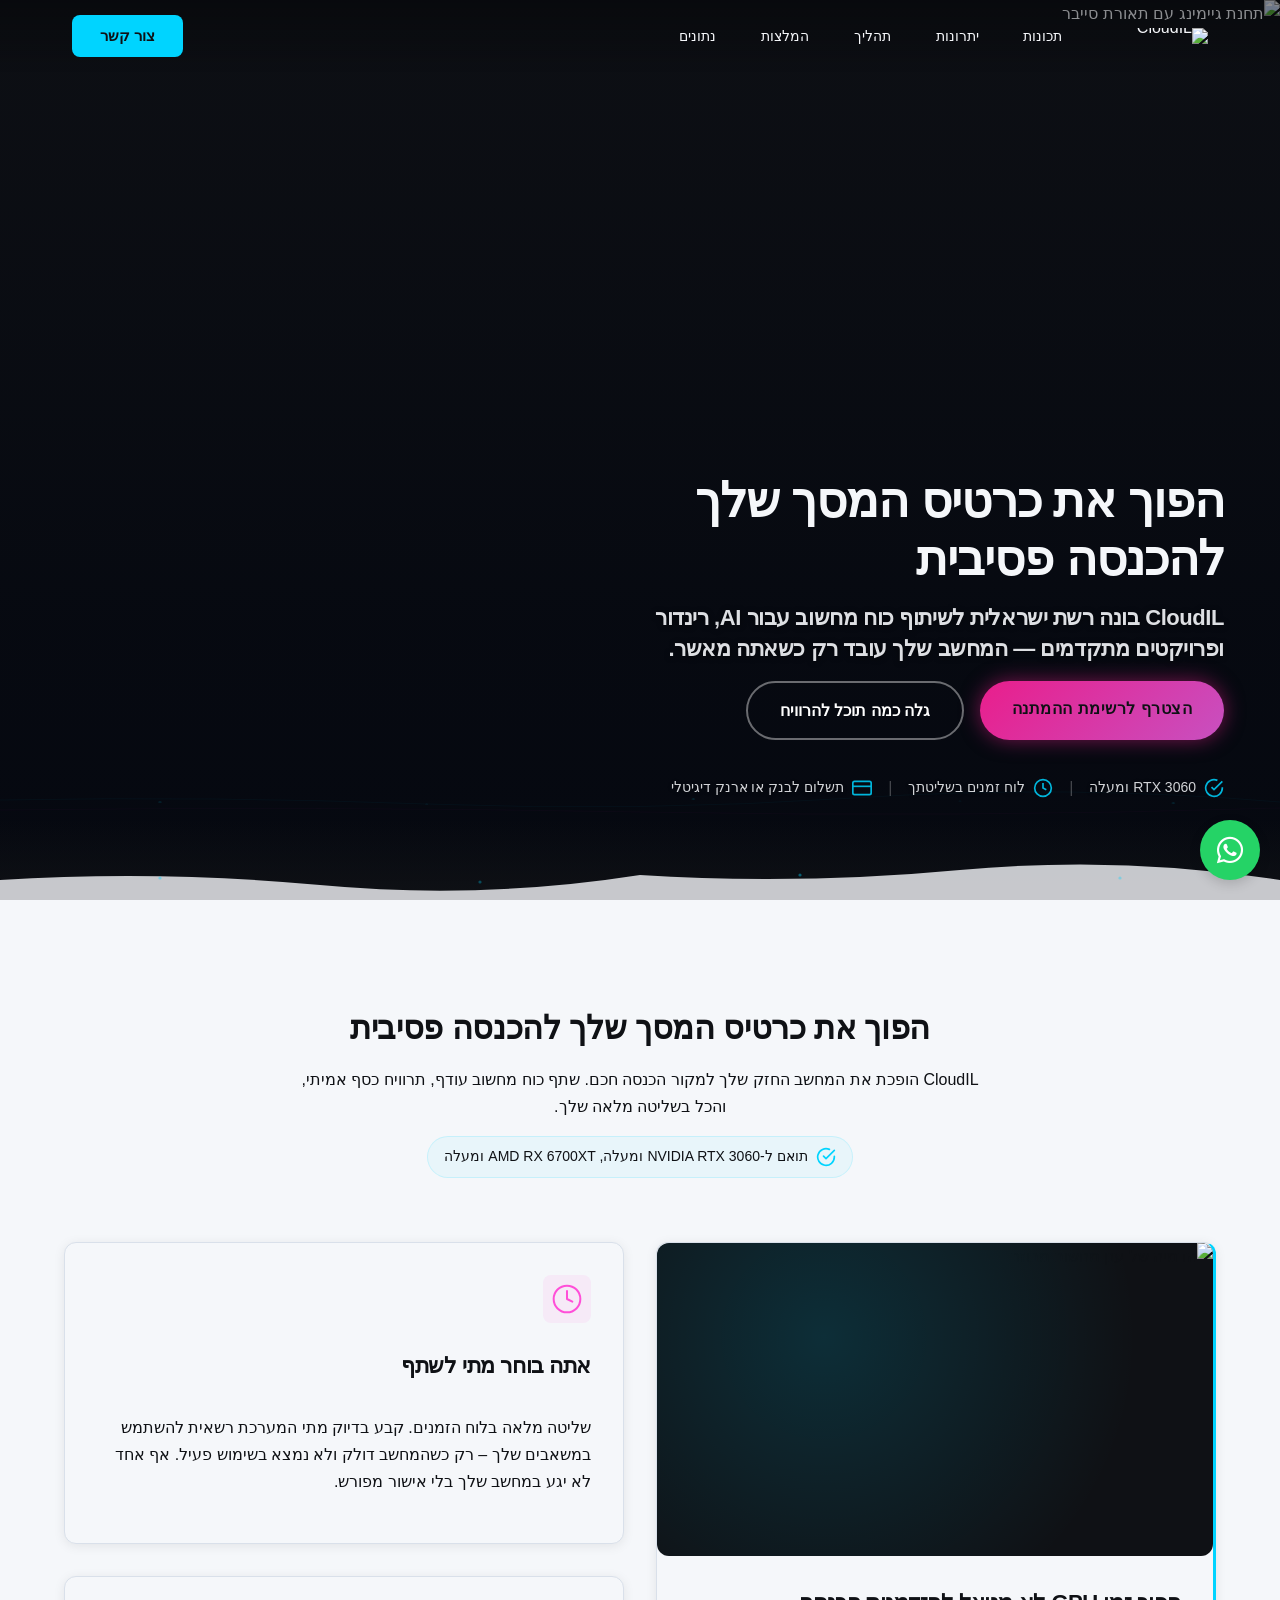
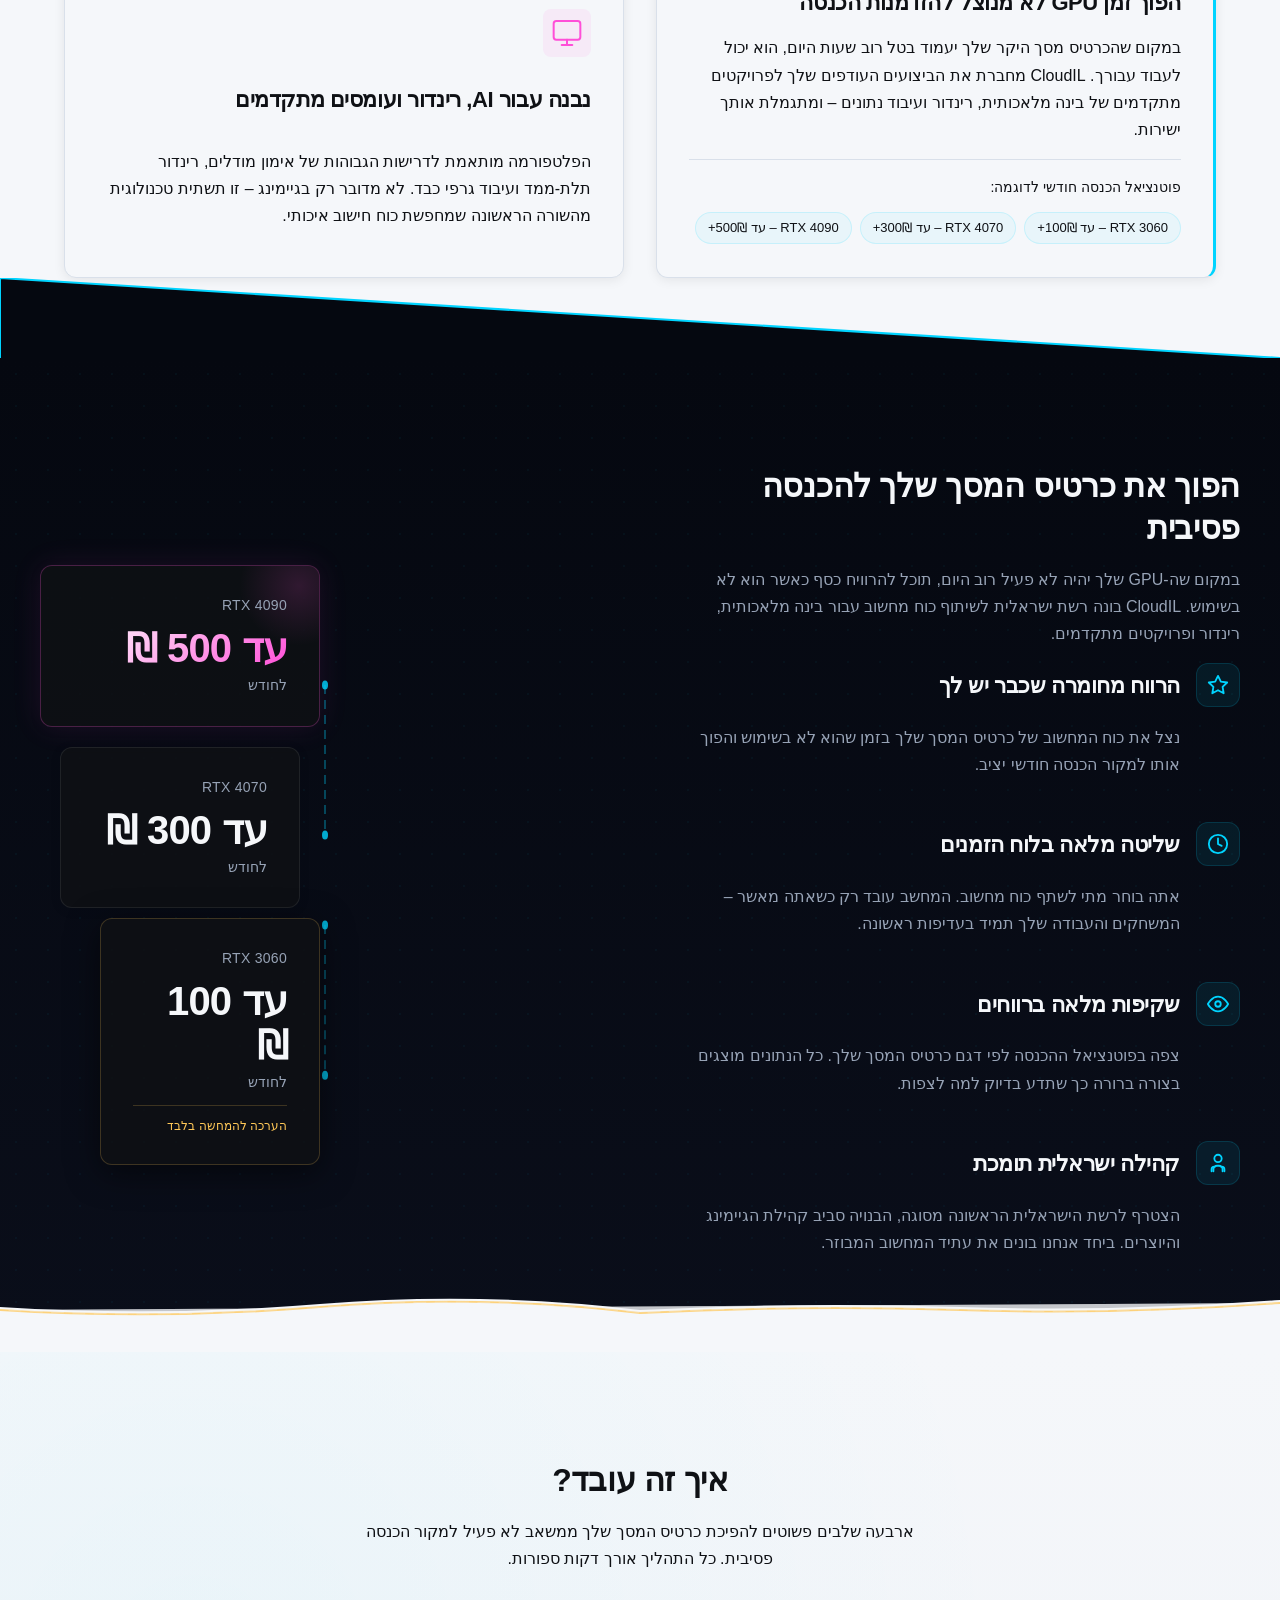
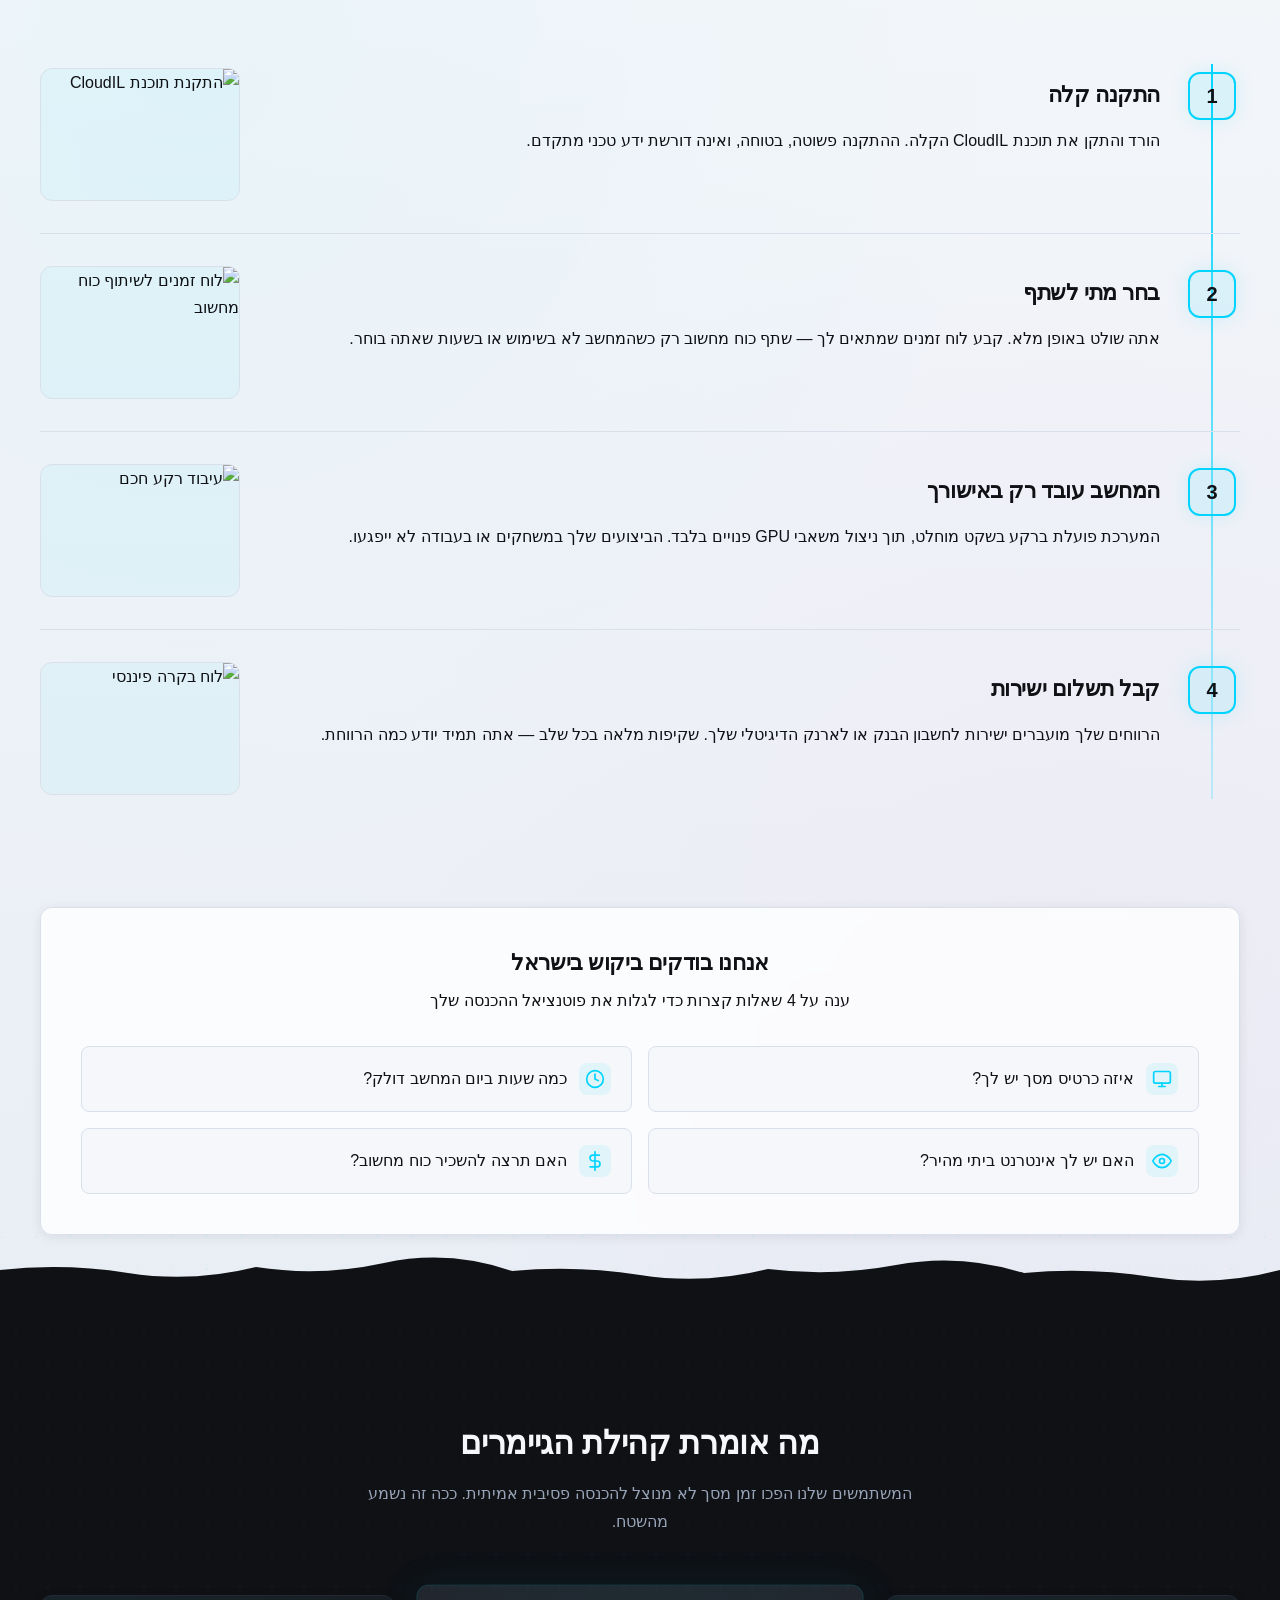
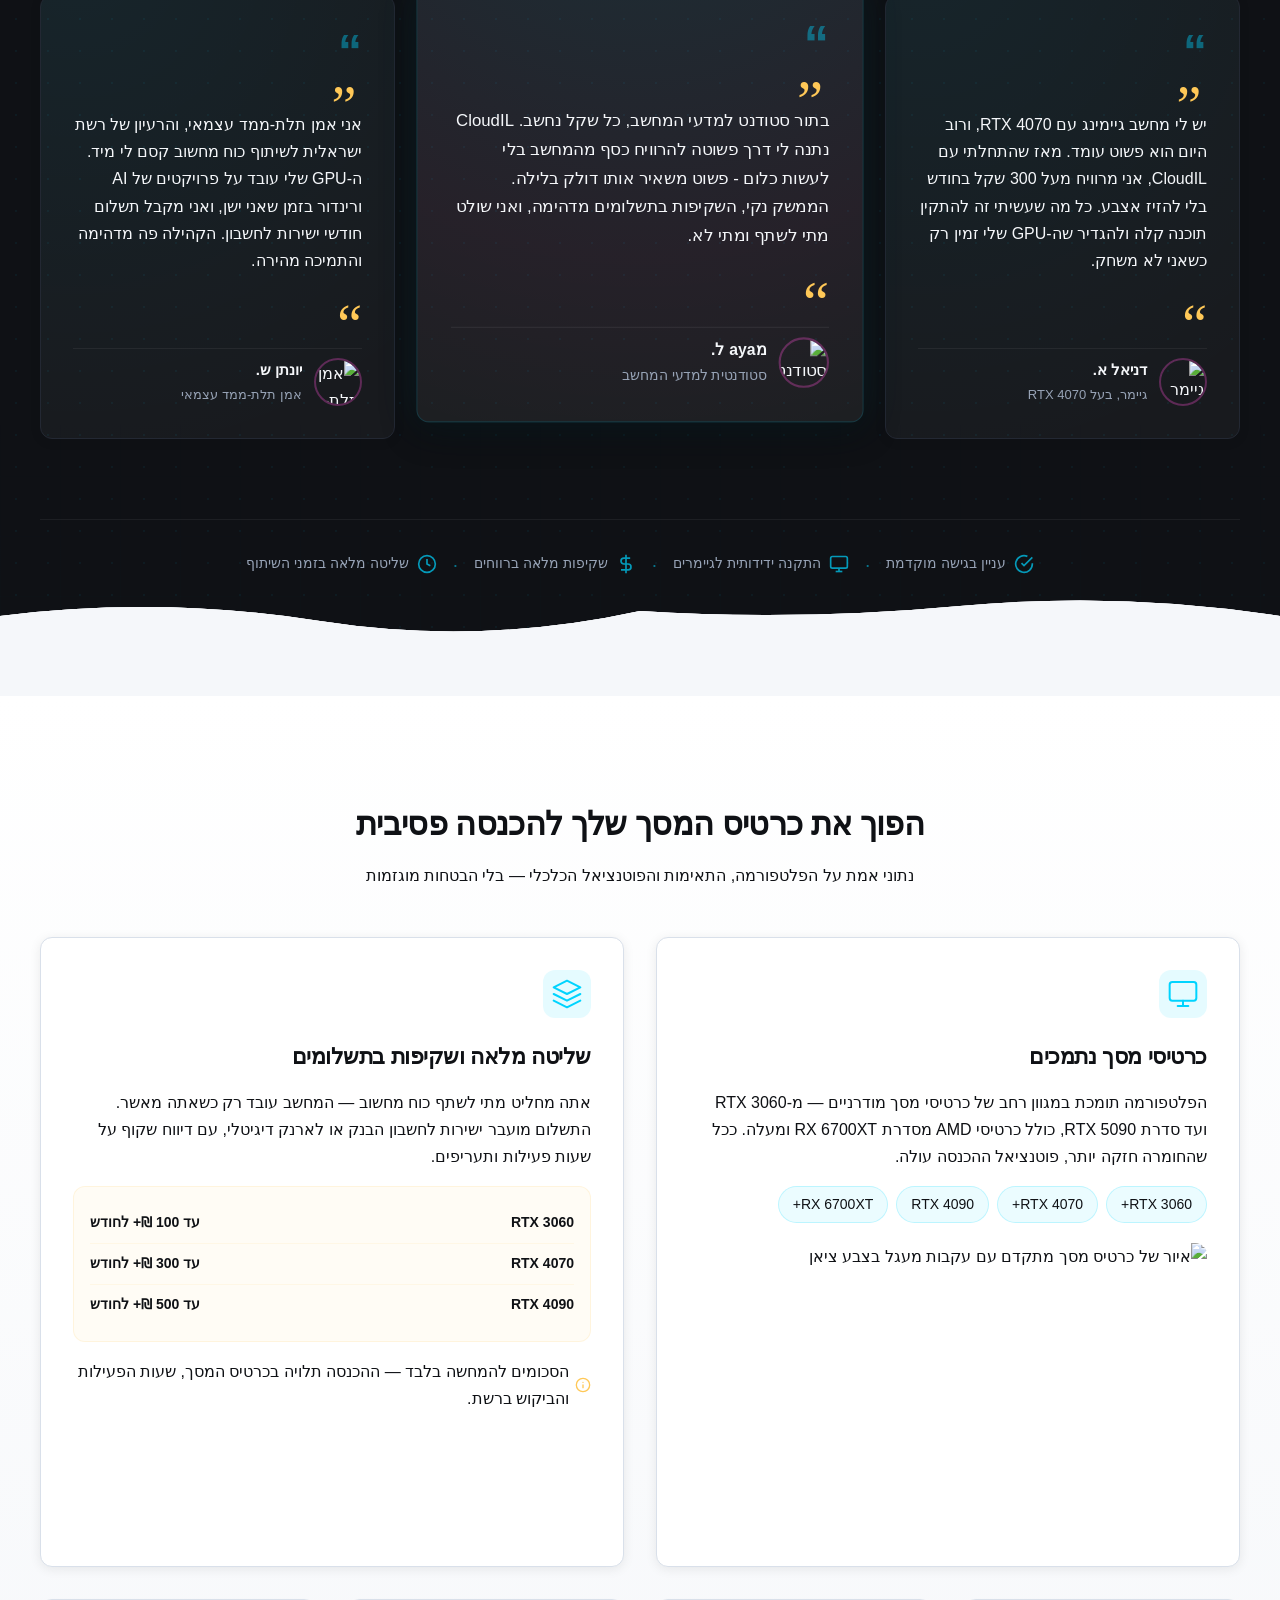
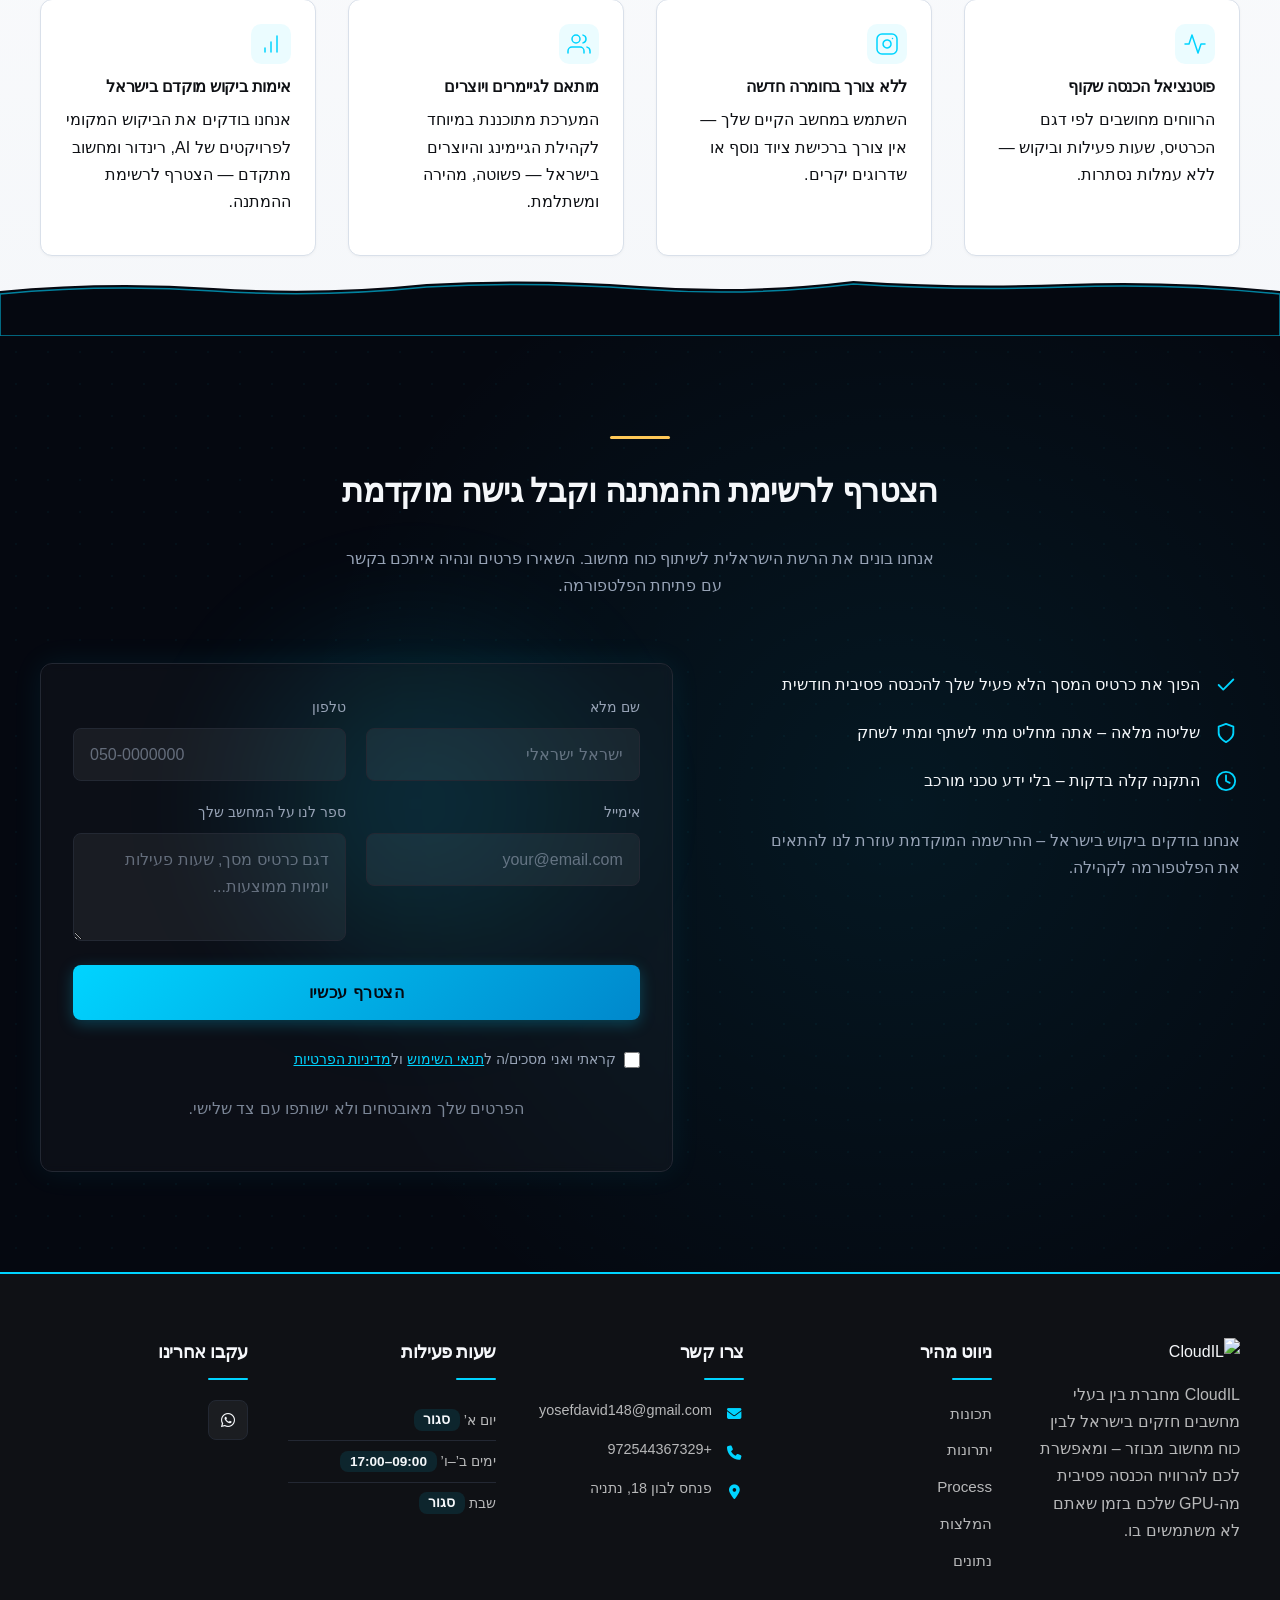
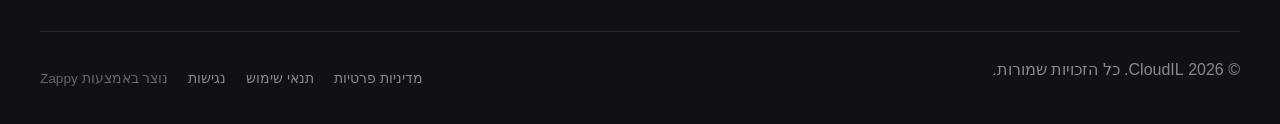
==== commit f652f94a: "Background sync: Progressive GitHub Sync" ====
--- a/public/index.html
+++ b/public/index.html
@@ -1 +1 @@
-<!doctype html><html dir="rtl" lang="he"><head><meta charset="UTF-8"><meta content="width=device-width,initial-scale=1" name="viewport"><meta content="index, follow" name="robots"><title>תתחיל להרוויח כסף מהמחשב בלי לעשות כלום — CloudIL</title><meta content="הפוך את הכרטיס גרפי שלך למכונת מזומנים אוטומטית. שתף כוח עיבוד גרפי בזמן שאתה לא משחק ותיהנה מהכנסה פסיבית שקופה וקלה עם שליטה מלאה על לוח הזמנים. הצטרף לקהילת CloudIL עכשיו." name="description"><meta content="להרוויח כסף מהמחשב בלי לעשות כלום, שיתוף GPU להכנסה פסיבית, הכנסה פסיבית מכרטיס מסך RTX, CloudIL שיתוף מחשב, להרוויח כסף מכרטיס מסך" name="keywords"><link href="/assets/favicon.ico" rel="icon" type="image/x-icon"><link href="/assets/favicon-16x16.png" rel="icon" type="image/png" sizes="16x16"><link href="/assets/favicon-32x32.png" rel="icon" type="image/png" sizes="32x32"><link href="/assets/favicon-48x48.png" rel="icon" type="image/png" sizes="48x48"><link href="/assets/favicon-192x192.png" rel="icon" type="image/png" sizes="192x192"><link href="/assets/favicon-512x512.png" rel="icon" type="image/png" sizes="512x512"><link href="/assets/apple-touch-icon.png" rel="apple-touch-icon"><script>!function(){"use strict";var t="ffa6400d-8948-4f80-b27f-834f0cf4d269",e="https://api.zappy5.com/api/analytics/track",a=18e5,n=2592e6,o=!0,i=!0,r=!0;var s=function(){var e="zappy_visitor_"+t,a=null;try{if(a=localStorage.getItem(e)){var o=JSON.parse(a),i=Date.now();if(i-o.created<n)return o.lastSeen=i,localStorage.setItem(e,JSON.stringify(o)),o.id}}catch(t){console.warn("Zappy Analytics: LocalStorage not available")}var r="zv_"+Date.now()+"_"+Math.random().toString(36).substr(2,9);try{localStorage.setItem(e,JSON.stringify({id:r,created:Date.now(),lastSeen:Date.now()}))}catch(t){}return r}(),c=function(){var e="zappy_session_"+t,n=null;try{if(n=sessionStorage.getItem(e)){var o=JSON.parse(n),i=Date.now();if(i-o.timestamp<a)return o.timestamp=i,sessionStorage.setItem(e,JSON.stringify(o)),o.id}}catch(t){console.warn("Zappy Analytics: SessionStorage not available")}var r="zs_"+Date.now()+"_"+Math.random().toString(36).substr(2,9);try{sessionStorage.setItem(e,JSON.stringify({id:r,timestamp:Date.now()}))}catch(t){}return r}();function l(a,n){n=n||{};var o={website_id:t,event_type:a,page_path:window.location.pathname,referrer:document.referrer||"direct",visitor_id:s,session_id:c,metadata:n};if(navigator.sendBeacon){var i=new Blob([JSON.stringify(o)],{type:"application/json"});navigator.sendBeacon(e,i)}else fetch(e,{method:"POST",headers:{"Content-Type":"application/json"},body:JSON.stringify(o),keepalive:!0}).catch(function(t){console.warn("Zappy Analytics: Failed to track event",t)})}o&&l("pageview",{title:document.title,url:window.location.href}),i&&document.addEventListener("click",function(t){var e=t.target;if("BUTTON"===e.tagName||e.closest("button")){var a="BUTTON"===e.tagName?e:e.closest("button");l("click",{element:"button",text:a.textContent.trim().substring(0,100),id:a.id||null,class:a.className||null})}else if("A"===e.tagName||e.closest("a")){var n="A"===e.tagName?e:e.closest("a");l("navigation",{element:"link",text:n.textContent.trim().substring(0,100),href:n.href,external:n.hostname!==window.location.hostname})}},!0),r&&document.addEventListener("submit",function(t){var e=t.target;l("form_submit",{form_id:e.id||null,form_name:e.name||null,form_action:e.action||null,form_method:e.method||"GET"})},!0);var d=Date.now();window.addEventListener("beforeunload",function(){l("page_unload",{time_on_page:Math.floor((Date.now()-d)/1e3),page_path:window.location.pathname})}),window.zappyAnalytics={track:l,getVisitorId:function(){return s},getSessionId:function(){return c}}}()</script><meta content="תתחיל להרוויח כסף מהמחשב בלי לעשות כלום — CloudIL" property="og:title"><meta content="הפוך את הכרטיס גרפי שלך למכונת מזומנים אוטומטית. שתף כוח עיבוד גרפי בזמן שאתה לא משחק ותיהנה מהכנסה פסיבית שקופה וקלה עם שליטה מלאה על לוח הזמנים. הצטרף לקהילת CloudIL עכשיו." property="og:description"><meta content="summary_large_image" name="twitter:card"><meta content="תתחיל להרוויח כסף מהמחשב בלי לעשות כלום — CloudIL" name="twitter:title"><meta content="הפוך את הכרטיס גרפי שלך למכונת מזומנים אוטומטית. שתף כוח עיבוד גרפי בזמן שאתה לא משחק ותיהנה מהכנסה פסיבית שקופה וקלה עם שליטה מלאה על לוח הזמנים. הצטרף לקהילת CloudIL עכשיו." name="twitter:description"><meta content="website" property="og:type"><meta content="he_IL" property="og:locale"><link href="https://cdnjs.cloudflare.com/ajax/libs/font-awesome/6.4.0/css/all.min.css" rel="stylesheet"><style>.skip-link{position:absolute;top:0;left:0;transform:translateY(-200%);padding:12px 18px;background:var(--bg-dark,#1a1a1a);color:var(--text-light,#fff);font-weight:600;border-radius:0 0 8px 0;z-index:10000}.skip-link:focus{transform:none;outline:2px solid var(--ring,#fff);outline-offset:2px}:focus-visible{outline:2px solid var(--ring,currentColor);outline-offset:3px}</style><link href="/assets/favicon.ico" rel="icon" type="image/x-icon"><link href="/assets/favicon-16x16.png" rel="icon" type="image/png" sizes="16x16"><link href="/assets/favicon-32x32.png" rel="icon" type="image/png" sizes="32x32"><link href="/assets/favicon-48x48.png" rel="icon" type="image/png" sizes="48x48"><link href="/assets/favicon-192x192.png" rel="icon" type="image/png" sizes="192x192"><link href="/assets/favicon-512x512.png" rel="icon" type="image/png" sizes="512x512"><link href="/assets/apple-touch-icon.png" rel="apple-touch-icon"><link href="https://cdn.jsdelivr.net/npm/vanilla-cookieconsent@3/dist/cookieconsent.css" rel="stylesheet"><script src="https://cdn.jsdelivr.net/npm/vanilla-cookieconsent@3/dist/cookieconsent.umd.js"></script><script src="https://cdn.jsdelivr.net/gh/mickidum/acc_toolbar/acctoolbar/acctoolbar.min.js"></script><link href="/styles.css" rel="stylesheet"><script>window.ZAPPY_WEBSITE_ID="ffa6400d-8948-4f80-b27f-834f0cf4d269",window.ZAPPY_API_BASE="https://api.zappy5.com"</script><style id="zappy-dropdown-submenu-styles">#navMenu li:has(.sub-menu),.nav-menu li:has(.sub-menu),.navbar li:has(.sub-menu),nav li:has(.sub-menu){position:relative}#navMenu .sub-menu,.nav-menu .sub-menu,.navbar .sub-menu,nav .sub-menu{display:block!important;position:absolute!important;top:100%;left:0;min-width:220px;background:#fff;border-radius:8px;box-shadow:0 8px 25px rgba(0,0,0,.15);padding:8px 0;opacity:0;visibility:hidden;transform:translateY(10px);transition:all .3s ease;z-index:1000;list-style:none;pointer-events:none}#navMenu li:hover>.sub-menu,.nav-menu li:hover>.sub-menu,.navbar li:hover>.sub-menu,nav li:hover>.sub-menu{opacity:1!important;visibility:visible!important;transform:translateY(0)!important;pointer-events:auto!important}.sub-menu li{list-style:none;margin:0;padding:0}.sub-menu a{display:block!important;padding:10px 16px!important;color:var(--text-dark,#333)!important;font-weight:500;text-decoration:none;white-space:nowrap;transition:background-color .2s}.sub-menu .zappy-nav-child>a{padding-left:28px!important;font-size:.9em!important;opacity:.85!important}[dir=rtl] .sub-menu .zappy-nav-child>a,html[lang=ar] .sub-menu .zappy-nav-child>a,html[lang=he] .sub-menu .zappy-nav-child>a{padding-left:10px!important;padding-right:28px!important}.sub-menu .zappy-nav-parent>a{font-weight:600!important}.sub-menu a:hover{background-color:#f5f5f5}[dir=rtl] .nav-menu .sub-menu,[dir=rtl] .navbar .sub-menu,[dir=rtl] nav .sub-menu,html[lang=ar] .nav-menu .sub-menu,html[lang=ar] .navbar .sub-menu,html[lang=ar] nav .sub-menu,html[lang=he] .nav-menu .sub-menu,html[lang=he] .navbar .sub-menu,html[lang=he] nav .sub-menu{left:auto!important;right:0!important}.sub-menu:empty,.sub-menu:not(:has(li)):not(:has(> a)),.sub-menu:not(:has(li:not(.zappy-hidden-menu-item))):not(:has(> a)){display:none!important;opacity:0!important;visibility:hidden!important;pointer-events:none!important}li:has(.menu-group-title):hover>.sub-menu{opacity:1!important;visibility:visible!important;transform:translateY(0)!important;pointer-events:auto!important}#navMenu>li>.menu-group-title,.nav-menu>li>.menu-group-title{display:inline-block;padding:.5rem 1rem;cursor:default;user-select:none}@media (max-width:768px){#navMenu .sub-menu,.nav-menu .sub-menu,.navbar .sub-menu,nav .sub-menu{position:static!important;transform:none!important;box-shadow:none!important;background:0 0!important;max-height:0;overflow:hidden;opacity:0;visibility:hidden;transition:max-height .3s ease,opacity .3s ease;padding:0!important;border-radius:0!important}#navMenu .sub-menu.mobile-expanded,.nav-menu .sub-menu.mobile-expanded,.navbar .sub-menu.mobile-expanded{max-height:none!important;overflow-y:visible!important;opacity:1!important;visibility:visible!important;padding:8px 0 8px 16px!important}[dir=rtl] .sub-menu.mobile-expanded,html[lang=he] .sub-menu.mobile-expanded{padding:8px 16px 8px 0!important}#navMenu li:hover>.sub-menu,.nav-menu li:hover>.sub-menu,.navbar li:hover>.sub-menu,nav li:hover>.sub-menu{opacity:0;visibility:hidden;pointer-events:none}#navMenu li>.sub-menu.mobile-expanded,.nav-menu li>.sub-menu.mobile-expanded,.navbar li>.sub-menu.mobile-expanded,nav li>.sub-menu.mobile-expanded{opacity:1!important;visibility:visible!important;pointer-events:auto!important}#navMenu li:has(.sub-menu),.nav-menu li:has(.sub-menu),.navbar li:has(.sub-menu),nav li:has(.sub-menu){display:flex!important;flex-wrap:wrap!important;align-items:center!important;position:relative!important;min-height:44px!important}#navMenu li:has(.sub-menu)>a,.nav-menu li:has(.sub-menu)>a,.navbar li:has(.sub-menu)>a,nav li:has(.sub-menu)>a{flex:1!important;min-width:0!important}#navMenu li:has(.sub-menu)>.menu-group-title,.nav-menu li:has(.sub-menu)>.menu-group-title,.navbar li:has(.sub-menu)>.menu-group-title,nav li:has(.sub-menu)>.menu-group-title{flex:1!important;min-width:0!important;padding:0!important;line-height:inherit!important}#navMenu li:has(.sub-menu)>.sub-menu,.nav-menu li:has(.sub-menu)>.sub-menu,.navbar li:has(.sub-menu)>.sub-menu,nav li:has(.sub-menu)>.sub-menu{flex-basis:100%!important;width:100%!important}#navMenu li:has(.sub-menu)>a [class*=arrow],#navMenu li:has(.sub-menu)>a [class*=chevron],.nav-menu li:has(.sub-menu)>a .fa-angle-down,.nav-menu li:has(.sub-menu)>a .fa-chevron-down,.nav-menu li:has(.sub-menu)>a [class*=arrow],.nav-menu li:has(.sub-menu)>a [class*=chevron],nav li:has(.sub-menu)>a [class*=arrow],nav li:has(.sub-menu)>a [class*=chevron]{display:none!important;visibility:hidden!important}.mobile-submenu-toggle{display:flex!important;align-items:center!important;justify-content:center!important;width:44px!important;height:auto!important;background:0 0!important;border:none!important;cursor:pointer!important;color:var(--text-light)!important;position:static!important;flex-shrink:0!important;align-self:stretch!important;z-index:2!important;padding:0!important;margin:0!important}.mobile-submenu-toggle::after{content:''!important;width:0!important;height:0!important;border-left:6px solid transparent!important;border-right:6px solid transparent!important;border-top:7px solid currentColor!important;transition:transform .3s ease!important}.mobile-submenu-toggle.expanded::after{transform:rotate(180deg)!important}.sub-menu a{padding:10px 0!important;display:block!important;color:var(--text-light)!important;white-space:normal!important}.sub-menu .zappy-nav-child>a{padding-left:28px!important;font-size:.9em!important;opacity:.85!important}[dir=rtl] .sub-menu .zappy-nav-child>a,html[lang=ar] .sub-menu .zappy-nav-child>a,html[lang=he] .sub-menu .zappy-nav-child>a{padding-left:0!important;padding-right:28px!important}.sub-menu .zappy-nav-parent>a{font-weight:600!important}#navMenu.active,.nav-menu.active{max-width:100vw!important;overflow-x:hidden!important;box-sizing:border-box!important}.navbar .sub-menu li a,.zappy-products-dropdown .sub-menu a,nav.navbar .sub-menu li a{color:var(--text-light)!important}}@media (min-width:769px){.mobile-submenu-toggle{display:none!important}}</style><style id="zappy-widget-visibility">html[dir=rtl] .whatsapp-float{right:20px!important;left:auto!important}html:not([dir]) .whatsapp-float,html[dir=ltr] .whatsapp-float{left:20px!important;right:auto!important}html[dir=rtl] #mic-access-tool-general-button,html[dir=rtl] #mic-init-access-tool #mic-access-tool-general-button,html[dir=rtl] #mic-init-access-tool .mic-access-tool-general-button,html[dir=rtl] ._access-icon,html[dir=rtl] .mic-access-tool-general-button{left:20px!important;right:auto!important}html:not([dir]) #mic-access-tool-general-button,html:not([dir]) #mic-init-access-tool #mic-access-tool-general-button,html:not([dir]) #mic-init-access-tool .mic-access-tool-general-button,html:not([dir]) ._access-icon,html:not([dir]) .mic-access-tool-general-button,html[dir=ltr] #mic-access-tool-general-button,html[dir=ltr] #mic-init-access-tool #mic-access-tool-general-button,html[dir=ltr] #mic-init-access-tool .mic-access-tool-general-button,html[dir=ltr] ._access-icon,html[dir=ltr] .mic-access-tool-general-button{right:20px!important;left:auto!important}@media (max-width:768px){.whatsapp-float{display:flex!important}}@media (min-width:769px){.whatsapp-float{display:flex!important}}@media (max-width:768px){#mic-access-tool-general-button,#mic-init-access-tool #mic-access-tool-general-button,#mic-init-access-tool .mic-access-tool-general-button,._access-icon,.mic-access-tool-general-button{display:flex!important;visibility:visible!important;opacity:1!important;pointer-events:auto!important}#mic-access-tool-box.opened-mic-access-tool,#mic-init-access-tool #mic-access-tool-box.opened-mic-access-tool,.mic-access-tool-box.opened-mic-access-tool{visibility:visible!important;opacity:1!important;pointer-events:auto!important}}@media (min-width:769px){#mic-access-tool-general-button,#mic-init-access-tool #mic-access-tool-general-button,#mic-init-access-tool .mic-access-tool-general-button,._access-icon,.mic-access-tool-general-button{display:flex!important;visibility:visible!important;opacity:1!important;pointer-events:auto!important}#mic-access-tool-box.opened-mic-access-tool,#mic-init-access-tool #mic-access-tool-box.opened-mic-access-tool,.mic-access-tool-box.opened-mic-access-tool{visibility:visible!important;opacity:1!important;pointer-events:auto!important}}</style></head><body><a href="#main" class="skip-link">דלג לתוכן הראשי</a><nav class="navbar" dir="rtl"><button class="mobile-toggle" aria-label="Menu" id="mobileToggle"><svg viewBox="0 0 24 24" fill="none" height="24" width="24" class="hamburger-icon"><path d="M3 12h18M3 6h18M3 18h18" stroke="currentColor" stroke-width="2" stroke-linecap="round"></path></svg> <svg viewBox="0 0 24 24" fill="none" height="24" width="24" class="close-icon" style="display:none"><path d="M18 6L6 18M6 6l12 12" stroke="currentColor" stroke-width="2" stroke-linecap="round"></path></svg></button> <button class="phone-header-btn" aria-label="Call" data-phone="[business_phone]"><svg viewBox="0 0 24 24" fill="currentColor" height="20" width="20"><path d="M22 16.92v3a2 2 0 0 1-2.18 2 19.79 19.79 0 0 1-8.63-3.07 19.5 19.5 0 0 1-6-6 19.79 19.79 0 0 1-3.07-8.67A2 2 0 0 1 4.11 2h3a2 2 0 0 1 2 1.72 12.84 12.84 0 0 0 .7 2.81 2 2 0 0 1-.45 2.11L8.09 9.91a16 16 0 0 0 6 6l1.27-1.27a2 2 0 0 1 2.11-.45 12.84 12.84 0 0 0 2.81.7A2 2 0 0 1 22 16.92z"></path></svg></button><div class="nav-container"><div class="nav-right-group"><div class="nav-brand"><a href="/" class="logo-link"><img alt="CloudIL" src="/assets/site---------image-1.webp" class="logo"></a></div><ul class="nav-menu" id="navMenu"><li><a href="#features">תכונות</a></li><li><a href="#benefits">יתרונות</a></li><li><a href="#process">תהליך</a></li><li><a href="#testimonials">המלצות</a></li><li><a href="#stats">נתונים</a></li></ul></div><div class="nav-cta-container"><a href="#cta" class="nav-cta-btn">צור קשר</a></div></div></nav><script>window.addEventListener("load",function(){const e=document.querySelector(".navbar, nav, header");if(!e)return void console.log("[Navbar] Navbar element not found");let t=document.getElementById("mobileToggle")||document.querySelector(".mobile-toggle")||document.querySelector(".hamburger")||document.querySelector(".hamburger-menu")||document.querySelector(".menu-toggle")||document.querySelector(".burger-menu")||document.querySelector('[aria-label="Menu"]')||document.querySelector('[aria-label="תפריט"]');const n=document.querySelector(".phone-header-btn"),o=window.getComputedStyle(e);let r=o.backgroundColor;if(console.log("[Navbar] Initial navbar background:",r),"transparent"===r||"rgba(0, 0, 0, 0)"===r||r.startsWith("rgba")&&r.includes(", 0)")){const e=o.backgroundImage;if(e&&"none"!==e)console.log("[Navbar] Navbar has background image/gradient, using dark text"),r="rgb(240, 240, 240)";else{const e=window.getComputedStyle(document.body).backgroundColor;console.log("[Navbar] Navbar transparent, using body background:",e),r=e}}const a=r.match(/\d+/g);if(a&&a.length>=3){const e=(.299*parseInt(a[0])+.587*parseInt(a[1])+.114*parseInt(a[2]))/255;console.log("[Navbar] Mobile button colors preserved from Claude CSS (luminance:",e.toFixed(2)+")");const o=document.createElement("style");o.id="zappy-mobile-nav-fix";document.documentElement.lang;document.documentElement.dir,o.textContent='\n        /* Hide mobile buttons on desktop, show only on mobile */\n        @media (min-width: 769px) {\n          .mobile-toggle,\n          .phone-header-btn {\n            display: none !important;\n          }\n        }\n        \n        /* Show and position mobile buttons correctly on mobile */\n        @media (max-width: 768px) {\n          .navbar,\n          nav.navbar {\n            min-height: 70px !important;\n          }\n\n          .mobile-toggle,\n          .phone-header-btn {\n            position: absolute !important;\n            top: 0 !important;\n            bottom: 0 !important;\n            margin-top: auto !important;\n            margin-bottom: auto !important;\n            transform: none !important;\n            z-index: 1001 !important;\n            display: flex !important;\n            align-items: center !important;\n            justify-content: center !important;\n            width: 36px !important;\n            height: 36px !important;\n            border-radius: 50% !important;\n            border: none !important;\n            cursor: pointer !important;\n            padding: 6px !important;\n            background: none !important;\n            color: var(--nav-text, var(--text-light)) !important;\n            touch-action: manipulation !important;\n            -webkit-tap-highlight-color: transparent !important;\n          }\n\n          html[data-zappy-site-type="ecommerce"] .phone-header-btn,\n          body[data-zappy-site-type="ecommerce"] .phone-header-btn,\n          html[data-zappy-site-type="ecommerce"] header .phone-header-btn,\n          html[data-zappy-site-type="ecommerce"] nav .phone-header-btn {\n            display: none !important;\n            visibility: hidden !important;\n            width: 0 !important;\n            height: 0 !important;\n            min-width: 0 !important;\n            overflow: hidden !important;\n          }\n          \n          /* LTR positioning (default): hamburger LEFT, phone RIGHT */\n          html:not([dir="rtl"]):not([lang="he"]):not([lang="ar"]) .mobile-toggle,\n          html[dir="ltr"] .mobile-toggle {\n            left: 12px !important;\n            right: auto !important;\n          }\n          html:not([dir="rtl"]):not([lang="he"]):not([lang="ar"]) .phone-header-btn,\n          html[dir="ltr"] .phone-header-btn {\n            right: 12px !important;\n            left: auto !important;\n          }\n          \n          /* RTL positioning: hamburger RIGHT, phone LEFT */\n          html[dir="rtl"] .mobile-toggle,\n          html[lang="he"] .mobile-toggle,\n          html[lang="ar"] .mobile-toggle {\n            right: 12px !important;\n            left: auto !important;\n          }\n          html[dir="rtl"] .phone-header-btn,\n          html[lang="he"] .phone-header-btn,\n          html[lang="ar"] .phone-header-btn {\n            left: 12px !important;\n            right: auto !important;\n          }\n          \n          /* CRITICAL: Ensure nav-container has min-height on mobile */\n          /* All children are positioned absolutely/fixed on mobile, so height:auto collapses to 0 */\n          .nav-container {\n            min-height: 70px !important;\n            position: relative !important;\n          }\n          \n          /* Ensure SVG icons are properly sized and inherit color */\n          .mobile-toggle svg,\n          .phone-header-btn svg {\n            width: 24px !important;\n            height: 24px !important;\n            /* Don\'t force display - let JavaScript control hamburger/close toggle */\n          }\n          \n          /* Reset nav-cta-container on mobile - remove desktop box-shadow/padding */\n          /* that creates a visible ghost box when CTA button is hidden */\n          .nav-cta-container {\n            box-shadow: none !important;\n            padding: 0 !important;\n          }\n          \n          /* Hide nav-cta-container entirely on mobile when there\'s no lang-switcher */\n          /* (only the CTA button is inside, and it\'s hidden on mobile) */\n          .nav-cta-container:not(:has(.lang-switcher)) {\n            display: none !important;\n          }\n          \n          /* CRITICAL: Prevent hero image fade gradient from bleeding over headline text */\n          /* The .image-fade-gradient has bottom: -30px (extends below parent) */\n          /* On mobile stacked layout, this overlaps the h1 text below the image */\n          .hero-image-column {\n            overflow: hidden !important;\n          }\n          .image-fade-gradient {\n            bottom: 0 !important;\n          }\n          \n          /* Hide desktop language switcher on mobile - hamburger menu handles it */\n          /* High specificity to override stored CSS */\n          .lang-switcher,\n          .nav-cta-container .lang-switcher,\n          .nav-container .lang-switcher,\n          .navbar .lang-switcher,\n          .navbar .nav-cta-container .lang-switcher {\n            display: none !important;\n          }\n        }\n      ';const r=document.getElementById("zappy-mobile-nav-fix");r&&r.remove(),document.head.appendChild(o),console.log("[Navbar] Critical CSS injected for mobile nav positioning");const i=window.innerWidth<=768;if(t){const e=t.querySelector(".hamburger-icon"),n=t.querySelector(".close-icon");e&&(e.style.setProperty("width","24px","important"),e.style.setProperty("height","24px","important"),e.style.setProperty("display","block","important")),n&&(n.style.setProperty("width","24px","important"),n.style.setProperty("height","24px","important"),n.style.setProperty("display","none","important")),i?(t.style.setProperty("position","absolute","important"),t.style.setProperty("top","0","important"),t.style.setProperty("bottom","0","important"),t.style.setProperty("margin-top","auto","important"),t.style.setProperty("margin-bottom","auto","important"),t.style.setProperty("transform","none","important"),t.style.setProperty("z-index","1001","important"),t.style.removeProperty("left"),t.style.removeProperty("right"),console.log("[Navbar] Mobile toggle positioning applied (mobile viewport)")):(t.style.removeProperty("position"),t.style.removeProperty("top"),t.style.removeProperty("transform"),t.style.removeProperty("z-index"),t.style.removeProperty("left"),t.style.removeProperty("right"),console.log("[Navbar] Desktop viewport - cleared mobile toggle inline positioning"))}if(n){const e=n.querySelector("svg");e&&(e.style.width="24px",e.style.height="24px",e.setAttribute("width","24"),e.setAttribute("height","24")),i?(n.style.setProperty("position","absolute","important"),n.style.setProperty("top","0","important"),n.style.setProperty("bottom","0","important"),n.style.setProperty("margin-top","auto","important"),n.style.setProperty("margin-bottom","auto","important"),n.style.setProperty("transform","none","important"),n.style.setProperty("z-index","1001","important"),n.style.removeProperty("left"),n.style.removeProperty("right"),console.log("[Navbar] Phone button positioning applied (mobile viewport)")):(n.style.removeProperty("position"),n.style.removeProperty("top"),n.style.removeProperty("transform"),n.style.removeProperty("z-index"),n.style.removeProperty("left"),n.style.removeProperty("right"),console.log("[Navbar] Desktop viewport - cleared phone button inline positioning"))}}else console.log("[Navbar] Could not parse background color:",r);t=document.getElementById("mobileToggle")||document.querySelector(".mobile-toggle")||document.querySelector(".hamburger")||document.querySelector(".hamburger-menu")||document.querySelector(".menu-toggle")||document.querySelector(".burger-menu")||document.querySelector('[aria-label="Menu"]')||document.querySelector('[aria-label="תפריט"]');const i=document.getElementById("navMenu")||document.querySelector(".nav-menu")||document.querySelector(".nav-links")||document.querySelector("nav ul:not(.submenu)");if(!t||!i)return void console.log("[Navbar] Mobile toggle or menu not found:",{toggle:!!t,menu:!!i});i.id||(i.id="navMenu"),console.log("[Navbar] Initializing mobile menu...");const l=t.cloneNode(!0);t.parentNode.replaceChild(l,t);var s=0;function p(e){var t=Date.now();t-s<300||(s=t,function(e){e.preventDefault(),e.stopPropagation();const t=l.querySelector(".hamburger-icon"),n=l.querySelector(".close-icon");i.classList.contains("active")?(i.classList.remove("active"),t&&t.style.setProperty("display","block","important"),n&&n.style.setProperty("display","none","important"),document.body.style.overflow="",console.log("[Navbar] Menu closed")):(i.classList.add("active"),t&&t.style.setProperty("display","none","important"),n&&n.style.setProperty("display","block","important"),document.body.style.overflow="hidden",console.log("[Navbar] Menu opened"))}(e))}l.addEventListener("click",p),l.addEventListener("touchend",p),i.querySelectorAll("a").forEach(function(e){e.addEventListener("click",function(){if("#"===this.getAttribute("href"))return;const e=l.querySelector(".hamburger-icon"),t=l.querySelector(".close-icon");i.classList.remove("active"),e&&e.style.setProperty("display","block","important"),t&&t.style.setProperty("display","none","important"),document.body.style.overflow="",console.log("[Navbar] Menu closed (link clicked)")})});var m=i.querySelectorAll(".dropdown-toggle");m.forEach(function(e){e.addEventListener("click",function(e){e.preventDefault(),e.stopPropagation();var t=this.closest(".nav-dropdown");t&&(t.parentNode.querySelectorAll(".nav-dropdown.open").forEach(function(e){e!==t&&e.classList.remove("open")}),t.classList.toggle("open"),console.log("[Navbar] Dropdown toggled:",t.classList.contains("open")?"open":"closed"))})}),document.addEventListener("click",function(e){e.target.closest(".nav-dropdown")||document.querySelectorAll(".nav-dropdown.open").forEach(function(e){e.classList.remove("open")})}),console.log("[Navbar] Dropdown handlers initialized for "+m.length+" dropdowns"),n&&n.addEventListener("click",function(){const e=document.querySelectorAll('a[href^="tel:"]'),t=e.length>0?e[0].getAttribute("href").replace("tel:",""):"[business_phone]";window.location.href="tel:"+t,console.log("[Navbar] Phone button clicked")}),console.log("[Navbar] Mobile menu initialized successfully")})</script><main id="main"><section class="index-hero-section" data-band-index="0" data-layout-spec="דף הבית-hero" id="hero" data-hero-type="fullscreen-scrim"><img alt="תחנת גיימינג עם תאורת סייבר" src="/assets/site-index-hero-image-1.webp" data-context="Realistic gaming desk in a dark room, premium GPU-lit setup with cyan and magenta edge lighting, subtle network map of connected nodes across Israel integrated into the environment, cinematic moody atmosphere" data-placeholder="index-hero-image-1" height="600" loading="eager" width="1200" class="hero-bg-image" data-hero-bg="true" fetchpriority="high"><div class="hero-scrim" aria-hidden="true"></div><div class="hero-decorative-lines" aria-hidden="true"><svg viewBox="0 0 1200 600" xmlns="http://www.w3.org/2000/svg" preserveAspectRatio="none"><path d="M0,500 Q200,480 400,520 T800,490 T1200,510" stroke="var(--primary)" stroke-width="0.5" fill="none" opacity="0.15"></path><path d="M0,550 Q300,530 600,560 T1200,540" stroke="var(--secondary)" stroke-width="0.5" fill="none" opacity="0.1"></path><circle cx="150" cy="510" r="2" fill="var(--primary)" opacity="0.3"></circle><circle cx="400" cy="520" r="1.5" fill="var(--primary)" opacity="0.25"></circle><circle cx="650" cy="495" r="2" fill="var(--primary)" opacity="0.3"></circle><circle cx="900" cy="505" r="1.5" fill="var(--primary)" opacity="0.2"></circle><circle cx="1100" cy="515" r="2" fill="var(--primary)" opacity="0.3"></circle></svg></div><div class="hero-overlay"><h1 class="hero-headline">הפוך את כרטיס המסך שלך להכנסה פסיבית</h1><h3 class="hero-subtitle">CloudIL בונה רשת ישראלית לשיתוף כוח מחשוב עבור AI, רינדור ופרויקטים מתקדמים — המחשב שלך עובד רק כשאתה מאשר.</h3><div class="hero-ctas"><a href="#waitlist" class="btn-primary">הצטרף לרשימת ההמתנה</a> <a href="#earnings" class="btn-secondary">גלה כמה תוכל להרוויח</a></div><div class="hero-proof-points"><div class="proof-item"><span class="proof-icon" data-element-type="icon" data-icon-type="svg"><svg viewBox="0 0 24 24" fill="none" stroke="currentColor" stroke-width="2"><path d="M22 11.08V12a10 10 0 1 1-5.93-9.14"></path><polyline points="22 4 12 14.01 9 11.01"></polyline></svg> </span><span class="proof-text">RTX 3060 ומעלה</span></div><span class="proof-divider" aria-hidden="true">|</span><div class="proof-item"><span class="proof-icon" data-element-type="icon" data-icon-type="svg"><svg viewBox="0 0 24 24" fill="none" stroke="currentColor" stroke-width="2"><circle cx="12" cy="12" r="10"></circle><polyline points="12 6 12 12 16 14"></polyline></svg> </span><span class="proof-text">לוח זמנים בשליטתך</span></div><span class="proof-divider" aria-hidden="true">|</span><div class="proof-item"><span class="proof-icon" data-element-type="icon" data-icon-type="svg"><svg viewBox="0 0 24 24" fill="none" stroke="currentColor" stroke-width="2"><rect height="16" width="22" x="1" y="4" rx="2" ry="2"></rect><line x1="1" x2="23" y1="10" y2="10"></line></svg> </span><span class="proof-text">תשלום לבנק או ארנק דיגיטלי</span></div></div></div><div class="hero-divider-wrapper" aria-hidden="true"><svg viewBox="0 0 1200 80" xmlns="http://www.w3.org/2000/svg" preserveAspectRatio="none" aria-hidden="true" data-no-icon-edit="true"><defs><linearGradient id="heroFade" x1="0%" x2="0%" y1="0%" y2="100%"><stop offset="0%" stop-color="var(--bg-dark)" stop-opacity="0"></stop><stop offset="100%" stop-color="var(--bg-dark)" stop-opacity="1"></stop></linearGradient></defs><rect height="80" width="1200" x="0" y="0" fill="url(#heroFade)"></rect><path d="M0,80 L0,60 Q150,50 300,65 T600,55 Q750,65 900,50 T1200,60 L1200,80 Z" fill="var(--bg-light)" opacity="0.8"></path><circle cx="150" cy="58" r="1.5" fill="var(--primary)" opacity="0.4"></circle><circle cx="450" cy="62" r="1.5" fill="var(--primary)" opacity="0.3"></circle><circle cx="750" cy="55" r="1.5" fill="var(--primary)" opacity="0.4"></circle><circle cx="1050" cy="58" r="1.5" fill="var(--primary)" opacity="0.35"></circle></svg></div></section><section class="index-features-section" data-band-index="1" data-layout-spec="דף הבית-features" id="features"><div class="index-features-section__container"><div class="index-features-section__intro"><h2 class="index-features-section__title">הפוך את כרטיס המסך שלך להכנסה פסיבית</h2><p class="index-features-section__subtitle">CloudIL הופכת את המחשב החזק שלך למקור הכנסה חכם. שתף כוח מחשוב עודף, תרוויח כסף אמיתי, והכל בשליטה מלאה שלך.</p><div class="index-features-section__compatibility"><span class="index-features-section__compatibility-icon" aria-hidden="true"><svg viewBox="0 0 24 24" fill="none" data-element-type="icon" data-icon-type="svg" height="20" stroke="currentColor" stroke-width="2" width="20" stroke-linecap="round" stroke-linejoin="round"><path d="M22 11.08V12a10 10 0 1 1-5.93-9.14"></path><polyline points="22 4 12 14.01 9 11.01"></polyline></svg> </span><span class="index-features-section__compatibility-text">תואם ל-NVIDIA RTX 3060 ומעלה, AMD RX 6700XT ומעלה</span></div></div><div class="index-features-section__grid"><article class="index-features-section__card index-features-section__card--featured"><div class="index-features-section__card-visual"><img alt="הדמיה של ענן מחשוב מבוזר" src="/assets/site-index-features-image-1.webp" data-context="A glowing 3D cloud with data streams flowing downward into a server block, representing distributed GPU computing. Dark background with cyan (#00D4FF) and magenta (#FF4FD8) accents. Premium tech aesthetic." data-placeholder="index-features-image-1" height="400" loading="lazy" width="600" decoding="async" class="index-features-section__card-img"><div class="index-features-section__card-glow" aria-hidden="true"></div></div><div class="index-features-section__card-content"><h3 class="index-features-section__card-title">הפוך זמן GPU לא מנוצל להזדמנות הכנסה</h3><p class="index-features-section__card-text">במקום שהכרטיס מסך היקר שלך יעמוד בטל רוב שעות היום, הוא יכול לעבוד עבורך. CloudIL מחברת את הביצועים העודפים שלך לפרויקטים מתקדמים של בינה מלאכותית, רינדור ועיבוד נתונים – ומתגמלת אותך ישירות.</p><div class="index-features-section__card-earnings"><span class="index-features-section__earnings-label">פוטנציאל הכנסה חודשי לדוגמה:</span><div class="index-features-section__earnings-badges"><span class="index-features-section__badge">RTX 3060 – עד 100₪+</span> <span class="index-features-section__badge">RTX 4070 – עד 300₪+</span> <span class="index-features-section__badge">RTX 4090 – עד 500₪+</span></div></div></div></article><article class="index-features-section__card"><div class="index-features-section__card-icon"><svg viewBox="0 0 24 24" fill="none" data-element-type="icon" data-icon-type="svg" height="32" stroke="currentColor" stroke-width="1.5" width="32" stroke-linecap="round" stroke-linejoin="round"><circle cx="12" cy="12" r="10"></circle><polyline points="12 6 12 12 16 14"></polyline></svg></div><h3 class="index-features-section__card-title">אתה בוחר מתי לשתף</h3><p class="index-features-section__card-text">שליטה מלאה בלוח הזמנים. קבע בדיוק מתי המערכת רשאית להשתמש במשאבים שלך – רק כשהמחשב דולק ולא נמצא בשימוש פעיל. אף אחד לא יגע במחשב שלך בלי אישור מפורש.</p></article><article class="index-features-section__card"><div class="index-features-section__card-icon"><svg viewBox="0 0 24 24" fill="none" data-element-type="icon" data-icon-type="svg" height="32" stroke="currentColor" stroke-width="1.5" width="32" stroke-linecap="round" stroke-linejoin="round"><rect height="14" width="20" x="2" y="3" rx="2" ry="2"></rect><line x1="8" x2="16" y1="21" y2="21"></line><line x1="12" x2="12" y1="17" y2="21"></line></svg></div><h3 class="index-features-section__card-title">נבנה עבור AI, רינדור ועומסים מתקדמים</h3><p class="index-features-section__card-text">הפלטפורמה מותאמת לדרישות הגבוהות של אימון מודלים, רינדור תלת-ממד ועיבוד גרפי כבד. לא מדובר רק בגיימינג – זו תשתית טכנולוגית מהשורה הראשונה שמחפשת כוח חישוב איכותי.</p></article></div></div><div class="index-features-section__divider-wrapper" aria-hidden="true"><svg viewBox="0 0 1200 80" xmlns="http://www.w3.org/2000/svg" preserveAspectRatio="none" aria-hidden="true" data-no-icon-edit="true"><path d="M0,80 L0,0 L1200,80 Z" fill="#050810"></path><path d="M0,80 L0,0 L1200,80" stroke="var(--primary)" stroke-width="2" fill="#050810" vector-effect="non-scaling-stroke"></path></svg></div></section><section class="index-benefits-section" data-band-index="2" data-layout-spec="דף הבית-benefits" id="benefits" dir="rtl"><div class="benefits-bg-decoration" aria-hidden="true"></div><div class="benefits-container"><div class="benefits-content"><h2 class="benefits-heading">הפוך את כרטיס המסך שלך להכנסה פסיבית</h2><p class="benefits-subtitle">במקום שה-GPU שלך יהיה לא פעיל רוב היום, תוכל להרוויח כסף כאשר הוא לא בשימוש. CloudIL בונה רשת ישראלית לשיתוף כוח מחשוב עבור בינה מלאכותית, רינדור ופרויקטים מתקדמים.</p><div class="benefits-rows"><div class="benefit-row"><div class="benefit-icon-wrapper"><svg viewBox="0 0 24 24" fill="none" data-element-type="icon" data-icon-type="svg" class="benefit-icon" xmlns="http://www.w3.org/2000/svg"><path d="M12 2L15.09 8.26L22 9.27L17 14.14L18.18 21.02L12 17.77L5.82 21.02L7 14.14L2 9.27L8.91 8.26L12 2Z" stroke="currentColor" stroke-width="2" stroke-linejoin="round"></path></svg></div><div class="benefit-text"><h3 class="benefit-title">הרווח מחומרה שכבר יש לך</h3><p class="benefit-desc">נצל את כוח המחשוב של כרטיס המסך שלך בזמן שהוא לא בשימוש והפוך אותו למקור הכנסה חודשי יציב.</p></div></div><div class="benefit-row"><div class="benefit-icon-wrapper"><svg viewBox="0 0 24 24" fill="none" data-element-type="icon" data-icon-type="svg" class="benefit-icon" xmlns="http://www.w3.org/2000/svg"><path d="M12 22C17.5228 22 22 17.5228 22 12C22 6.47715 17.5228 2 12 2C6.47715 2 2 6.47715 2 12C2 17.5228 6.47715 22 12 22Z" stroke="currentColor" stroke-width="2"></path><path d="M12 6V12L16 14" stroke="currentColor" stroke-width="2" stroke-linecap="round"></path></svg></div><div class="benefit-text"><h3 class="benefit-title">שליטה מלאה בלוח הזמנים</h3><p class="benefit-desc">אתה בוחר מתי לשתף כוח מחשוב. המחשב עובד רק כשאתה מאשר – המשחקים והעבודה שלך תמיד בעדיפות ראשונה.</p></div></div><div class="benefit-row"><div class="benefit-icon-wrapper"><svg viewBox="0 0 24 24" fill="none" data-element-type="icon" data-icon-type="svg" class="benefit-icon" xmlns="http://www.w3.org/2000/svg"><path d="M1 12C1 12 5 4 12 4C19 4 23 12 23 12C23 12 19 20 12 20C5 20 1 12 1 12Z" stroke="currentColor" stroke-width="2"></path><circle cx="12" cy="12" r="3" stroke="currentColor" stroke-width="2"></circle></svg></div><div class="benefit-text"><h3 class="benefit-title">שקיפות מלאה ברווחים</h3><p class="benefit-desc">צפה בפוטנציאל ההכנסה לפי דגם כרטיס המסך שלך. כל הנתונים מוצגים בצורה ברורה כך שתדע בדיוק למה לצפות.</p></div></div><div class="benefit-row"><div class="benefit-icon-wrapper"><svg viewBox="0 0 24 24" fill="none" data-element-type="icon" data-icon-type="svg" class="benefit-icon" xmlns="http://www.w3.org/2000/svg"><path d="M17 21V19C17 16.7909 15.2091 15 13 15H11C8.79086 15 7 16.7909 7 19V21" stroke="currentColor" stroke-width="2" stroke-linecap="round"></path><path d="M12 11C14.2091 11 16 9.20914 16 7C16 4.79086 14.2091 3 12 3C9.79086 3 8 4.79086 8 7C8 9.20914 9.79086 11 12 11Z" stroke="currentColor" stroke-width="2"></path><path d="M5 21V19C5 17.3431 6.34315 16 8 16H8.5" stroke="currentColor" stroke-width="2" stroke-linecap="round"></path><path d="M19 21V19C19 17.3431 17.6569 16 16 16H15.5" stroke="currentColor" stroke-width="2" stroke-linecap="round"></path></svg></div><div class="benefit-text"><h3 class="benefit-title">קהילה ישראלית תומכת</h3><p class="benefit-desc">הצטרף לרשת הישראלית הראשונה מסוגה, הבנויה סביב קהילת הגיימינג והיוצרים. ביחד אנחנו בונים את עתיד המחשוב המבוזר.</p></div></div></div></div><div class="benefits-kpi-cluster"><div class="kpi-card kpi-card-main"><div class="kpi-gpu-label">RTX 4090</div><div class="kpi-value">עד 500 ₪</div><div class="kpi-period">לחודש</div><div class="kpi-glow" aria-hidden="true"></div></div><div class="kpi-card kpi-card-secondary"><div class="kpi-gpu-label">RTX 4070</div><div class="kpi-value">עד 300 ₪</div><div class="kpi-period">לחודש</div></div><div class="kpi-card kpi-card-floating"><div class="kpi-gpu-label">RTX 3060</div><div class="kpi-value">עד 100 ₪</div><div class="kpi-period">לחודש</div><div class="kpi-estimate-note">הערכה להמחשה בלבד</div></div><svg viewBox="0 0 200 400" xmlns="http://www.w3.org/2000/svg" preserveAspectRatio="none" aria-hidden="true" data-no-icon-edit="true" class="kpi-connectors"><line x1="100" x2="100" y1="80" y2="180" opacity="0.4" stroke="var(--primary)" stroke-dasharray="6 4" stroke-width="1.5"></line><line x1="100" x2="100" y1="240" y2="340" opacity="0.4" stroke="var(--primary)" stroke-dasharray="6 4" stroke-width="1.5"></line><circle cx="100" cy="80" r="3" fill="var(--primary)" opacity="0.8"></circle><circle cx="100" cy="180" r="3" fill="var(--primary)" opacity="0.8"></circle><circle cx="100" cy="240" r="3" fill="var(--primary)" opacity="0.8"></circle><circle cx="100" cy="340" r="3" fill="var(--primary)" opacity="0.8"></circle></svg></div></div><div class="benefits-divider-wrapper" aria-hidden="true"><svg viewBox="0 0 1200 80" xmlns="http://www.w3.org/2000/svg" preserveAspectRatio="none" aria-hidden="true" data-no-icon-edit="true"><defs><linearGradient id="benefits-divider-grad" x1="0%" x2="0%" y1="0%" y2="100%"><stop offset="0%" stop-color="#0F1115" stop-opacity="0"></stop><stop offset="100%" stop-color="#0F1115" stop-opacity="1"></stop></linearGradient></defs><path d="M0,80 L0,35 Q150,45 300,32 T600,38 Q750,30 900,35 T1200,28 L1200,80 Z" fill="var(--bg-light)"></path><path d="M0,38 Q150,48 300,35 T600,41 Q750,33 900,38 T1200,31" stroke="var(--accent)" stroke-width="2" fill="var(--bg-light)" opacity="0.7"></path><path d="M0,38 Q150,48 300,35 T600,41 Q750,33 900,38 T1200,31" stroke="var(--accent)" stroke-width="1" fill="var(--bg-light)" opacity="0.3" stroke-dasharray="8 12"></path></svg></div></section><section class="index-process-section" data-band-index="3" data-layout-spec="דף הבית-process" id="process"><div class="index-process-section__container"><div class="index-process-section__header"><h2>איך זה עובד?</h2><p>ארבעה שלבים פשוטים להפיכת כרטיס המסך שלך ממשאב לא פעיל למקור הכנסה פסיבית. כל התהליך אורך דקות ספורות.</p></div><div class="index-process-section__steps"><div class="index-process-section__step-card"><div class="index-process-section__step-node"><span class="index-process-section__step-number">1</span></div><div class="index-process-section__step-content"><h3>התקנה קלה</h3><p>הורד והתקן את תוכנת CloudIL הקלה. ההתקנה פשוטה, בטוחה, ואינה דורשת ידע טכני מתקדם.</p></div><div class="index-process-section__step-media"><img alt="התקנת תוכנת CloudIL" src="/assets/site-index-process-image-1.webp" data-context="A sleek dark-themed software installation wizard on a monitor screen, showing the CloudIL logo and a progress bar with cyan accents, modern and minimalist UI" data-placeholder="index-process-image-1" height="400" loading="lazy" width="600" decoding="async"></div></div><div class="index-process-section__step-card"><div class="index-process-section__step-node"><span class="index-process-section__step-number">2</span></div><div class="index-process-section__step-content"><h3>בחר מתי לשתף</h3><p>אתה שולט באופן מלא. קבע לוח זמנים שמתאים לך — שתף כוח מחשוב רק כשהמחשב לא בשימוש או בשעות שאתה בוחר.</p></div><div class="index-process-section__step-media"><img alt="לוח זמנים לשיתוף כוח מחשוב" src="/assets/site-index-process-image-2.webp" data-context="A futuristic scheduling interface with a weekly calendar, glowing cyan toggle switches and time blocks, representing user control over GPU sharing schedules" data-placeholder="index-process-image-2" height="400" loading="lazy" width="600" decoding="async"></div></div><div class="index-process-section__step-card"><div class="index-process-section__step-node"><span class="index-process-section__step-number">3</span></div><div class="index-process-section__step-content"><h3>המחשב עובד רק באישורך</h3><p>המערכת פועלת ברקע בשקט מוחלט, תוך ניצול משאבי GPU פנויים בלבד. הביצועים שלך במשחקים או בעבודה לא ייפגעו.</p></div><div class="index-process-section__step-media"><img alt="עיבוד רקע חכם" src="/assets/site-index-process-image-3.webp" data-context="A glowing transparent GPU chip with data streams flowing into a secure cloud network, symbolizing background processing with minimal resource usage" data-placeholder="index-process-image-3" height="400" loading="lazy" width="600" decoding="async"></div></div><div class="index-process-section__step-card"><div class="index-process-section__step-node"><span class="index-process-section__step-number">4</span></div><div class="index-process-section__step-content"><h3>קבל תשלום ישירות</h3><p>הרווחים שלך מועברים ישירות לחשבון הבנק או לארנק הדיגיטלי שלך. שקיפות מלאה בכל שלב — אתה תמיד יודע כמה הרווחת.</p></div><div class="index-process-section__step-media"><img alt="לוח בקרה פיננסי" src="/assets/site-index-process-image-4.webp" data-context="A digital wallet dashboard displaying earnings in shekels with a growing graph and a withdraw button, clean financial tech aesthetic with cyan and gold accents" data-placeholder="index-process-image-4" height="400" loading="lazy" width="600" decoding="async"></div></div></div><div class="index-process-section__demand-check"><div class="index-process-section__demand-header"><h4>אנחנו בודקים ביקוש בישראל</h4><p>ענה על 4 שאלות קצרות כדי לגלות את פוטנציאל ההכנסה שלך</p></div><div class="index-process-section__demand-grid"><div class="index-process-section__demand-pill"><span class="index-process-section__pill-icon"><svg viewBox="0 0 24 24" fill="none" data-element-type="icon" data-icon-type="svg" height="20" stroke="currentColor" stroke-width="2" width="20" stroke-linecap="round" stroke-linejoin="round"><rect height="14" width="20" x="2" y="3" rx="2" ry="2"></rect><line x1="8" x2="16" y1="21" y2="21"></line><line x1="12" x2="12" y1="17" y2="21"></line></svg> </span><span class="index-process-section__pill-text">איזה כרטיס מסך יש לך?</span></div><div class="index-process-section__demand-pill"><span class="index-process-section__pill-icon"><svg viewBox="0 0 24 24" fill="none" data-element-type="icon" data-icon-type="svg" height="20" stroke="currentColor" stroke-width="2" width="20" stroke-linecap="round" stroke-linejoin="round"><circle cx="12" cy="12" r="10"></circle><polyline points="12 6 12 12 16 14"></polyline></svg> </span><span class="index-process-section__pill-text">כמה שעות ביום המחשב דולק?</span></div><div class="index-process-section__demand-pill"><span class="index-process-section__pill-icon"><svg viewBox="0 0 24 24" fill="none" data-element-type="icon" data-icon-type="svg" height="20" stroke="currentColor" stroke-width="2" width="20" stroke-linecap="round" stroke-linejoin="round"><path d="M1 12s4-8 11-8 11 8 11 8-4 8-11 8-11-8-11-8z"></path><circle cx="12" cy="12" r="3"></circle></svg> </span><span class="index-process-section__pill-text">האם יש לך אינטרנט ביתי מהיר?</span></div><div class="index-process-section__demand-pill"><span class="index-process-section__pill-icon"><svg viewBox="0 0 24 24" fill="none" data-element-type="icon" data-icon-type="svg" height="20" stroke="currentColor" stroke-width="2" width="20" stroke-linecap="round" stroke-linejoin="round"><line x1="12" x2="12" y1="1" y2="23"></line><path d="M17 5H9.5a3.5 3.5 0 0 0 0 7h5a3.5 3.5 0 0 1 0 7H6"></path></svg> </span><span class="index-process-section__pill-text">האם תרצה להשכיר כוח מחשוב?</span></div></div></div></div><div class="index-process-section__divider-wrapper" aria-hidden="true" data-no-icon-edit="true"><svg viewBox="0 0 1200 80" xmlns="http://www.w3.org/2000/svg" preserveAspectRatio="none"><defs><pattern height="32" id="index-grid" patternUnits="userSpaceOnUse" width="32"><circle cx="2" cy="2" r="1" fill="rgba(0,212,255,0.08)"></circle></pattern></defs><rect height="80" width="1200" x="0" y="0" fill="url(#index-grid)"></rect><path d="M0,80 L0,35 Q60,28 120,38 T240,32 Q300,42 360,28 T480,36 Q540,30 600,40 T720,34 Q780,42 840,30 T960,38 Q1020,32 1080,42 T1200,35 L1200,80 Z" fill="var(--bg-dark)"></path></svg></div></section><section class="index-testimonials-section" data-band-index="4" data-layout-spec="דף הבית-testimonials" id="testimonials" dir="rtl"><div class="index-testimonials-section__container"><div class="index-testimonials-section__intro"><h2 class="index-testimonials-section__title">מה אומרת קהילת הגיימרים</h2><p class="index-testimonials-section__subtitle">המשתמשים שלנו הפכו זמן מסך לא מנוצל להכנסה פסיבית אמיתית. ככה זה נשמע מהשטח.</p></div><div class="index-testimonials-section__grid"><article class="index-testimonials-section__card index-testimonials-section__card--left"><div class="index-testimonials-section__card-glow"></div><div class="index-testimonials-section__card-content"><span class="index-testimonials-section__quote-mark" aria-hidden="true">“</span><blockquote class="index-testimonials-section__quote"><p>יש לי מחשב גיימינג עם RTX 4070, ורוב היום הוא פשוט עומד. מאז שהתחלתי עם CloudIL, אני מרוויח מעל 300 שקל בחודש בלי להזיז אצבע. כל מה שעשיתי זה להתקין תוכנה קלה ולהגדיר שה-GPU שלי זמין רק כשאני לא משחק.</p></blockquote><div class="index-testimonials-section__author"><div class="index-testimonials-section__avatar"><img alt="גיימר ישראלי עם מערכת RTX" src="/assets/site-index-testimonials-image-1.webp" data-context="Portrait of a young Israeli gamer in his 20s, wearing a casual hoodie and gaming headset, sitting in a neon-lit gaming room with a powerful PC tower visible behind him. Confident, tech-savvy expression." data-placeholder="index-testimonials-image-1" height="48" loading="lazy" width="48" decoding="async"></div><div class="index-testimonials-section__author-info"><strong class="index-testimonials-section__author-name">דניאל א.</strong> <span class="index-testimonials-section__author-role">גיימר, בעל RTX 4070</span></div></div></div></article><article class="index-testimonials-section__card index-testimonials-section__card--center"><div class="index-testimonials-section__card-glow"></div><div class="index-testimonials-section__card-content"><span class="index-testimonials-section__quote-mark" aria-hidden="true">“</span><blockquote class="index-testimonials-section__quote"><p>בתור סטודנט למדעי המחשב, כל שקל נחשב. CloudIL נתנה לי דרך פשוטה להרוויח כסף מהמחשב בלי לעשות כלום - פשוט משאיר אותו דולק בלילה. הממשק נקי, השקיפות בתשלומים מדהימה, ואני שולט מתי לשתף ומתי לא.</p></blockquote><div class="index-testimonials-section__author"><div class="index-testimonials-section__avatar"><img alt="סטודנטית ישראלית עם מחשב גיימינג" src="/assets/site-index-testimonials-image-2.webp" data-context="A smiling Israeli female student in her early 20s, wearing glasses and a university sweatshirt, sitting at a desk with a laptop and a visible desktop PC with RGB lighting. Modern, clean apartment background." data-placeholder="index-testimonials-image-2" height="48" loading="lazy" width="48" decoding="async"></div><div class="index-testimonials-section__author-info"><strong class="index-testimonials-section__author-name">מaya ל.</strong> <span class="index-testimonials-section__author-role">סטודנטית למדעי המחשב</span></div></div></div></article><article class="index-testimonials-section__card index-testimonials-section__card--right"><div class="index-testimonials-section__card-glow"></div><div class="index-testimonials-section__card-content"><span class="index-testimonials-section__quote-mark" aria-hidden="true">“</span><blockquote class="index-testimonials-section__quote"><p>אני אמן תלת-ממד עצמאי, והרעיון של רשת ישראלית לשיתוף כוח מחשוב קסם לי מיד. ה-GPU שלי עובד על פרויקטים של AI ורינדור בזמן שאני ישן, ואני מקבל תשלום חודשי ישירות לחשבון. הקהילה פה מדהימה והתמיכה מהירה.</p></blockquote><div class="index-testimonials-section__author"><div class="index-testimonials-section__avatar"><img alt="אמן תלת-ממד ישראלי" src="/assets/site-index-testimonials-image-3.webp" data-context="A creative Israeli 3D artist in his late 20s, with a stylish beard and a graphic t-shirt, sitting in a studio filled with concept art and dual monitors showing 3D modeling software. Warm, artistic lighting." data-placeholder="index-testimonials-image-3" height="48" loading="lazy" width="48" decoding="async"></div><div class="index-testimonials-section__author-info"><strong class="index-testimonials-section__author-name">יונתן ש.</strong> <span class="index-testimonials-section__author-role">אמן תלת-ממד עצמאי</span></div></div></div></article></div><div class="index-testimonials-section__trust-strip"><div class="index-testimonials-section__trust-item"><svg viewBox="0 0 24 24" fill="none" data-element-type="icon" data-icon-type="svg" height="20" stroke="currentColor" stroke-width="2" width="20"><path d="M22 11.08V12a10 10 0 1 1-5.93-9.14"></path><polyline points="22 4 12 14.01 9 11.01"></polyline></svg> <span>עניין בגישה מוקדמת</span></div><span class="index-testimonials-section__trust-dot" aria-hidden="true">·</span><div class="index-testimonials-section__trust-item"><svg viewBox="0 0 24 24" fill="none" data-element-type="icon" data-icon-type="svg" height="20" stroke="currentColor" stroke-width="2" width="20"><rect height="14" width="20" x="2" y="3" rx="2" ry="2"></rect><line x1="8" x2="16" y1="21" y2="21"></line><line x1="12" x2="12" y1="17" y2="21"></line></svg> <span>התקנה ידידותית לגיימרים</span></div><span class="index-testimonials-section__trust-dot" aria-hidden="true">·</span><div class="index-testimonials-section__trust-item"><svg viewBox="0 0 24 24" fill="none" data-element-type="icon" data-icon-type="svg" height="20" stroke="currentColor" stroke-width="2" width="20"><line x1="12" x2="12" y1="1" y2="23"></line><path d="M17 5H9.5a3.5 3.5 0 0 0 0 7h5a3.5 3.5 0 0 1 0 7H6"></path></svg> <span>שקיפות מלאה ברווחים</span></div><span class="index-testimonials-section__trust-dot" aria-hidden="true">·</span><div class="index-testimonials-section__trust-item"><svg viewBox="0 0 24 24" fill="none" data-element-type="icon" data-icon-type="svg" height="20" stroke="currentColor" stroke-width="2" width="20"><circle cx="12" cy="12" r="10"></circle><polyline points="12 6 12 12 16 14"></polyline></svg> <span>שליטה מלאה בזמני השיתוף</span></div></div></div><div class="index-testimonials-section__divider-wrapper" aria-hidden="true"><svg viewBox="0 0 1200 120" xmlns="http://www.w3.org/2000/svg" preserveAspectRatio="none" aria-hidden="true" data-no-icon-edit="true"><defs><pattern height="40" id="particle-mesh" patternUnits="userSpaceOnUse" width="40" x="0" y="0"><circle cx="20" cy="20" r="1.5" fill="var(--primary)" opacity="0.08"></circle><circle cx="40" cy="0" r="1" fill="var(--secondary)" opacity="0.05"></circle><circle cx="0" cy="40" r="1" fill="var(--accent)" opacity="0.04"></circle></pattern><linearGradient id="fade-mesh" x1="0" x2="0" y1="0" y2="1"><stop offset="0%" stop-color="var(--primary)" stop-opacity="0.12"></stop><stop offset="100%" stop-color="var(--primary)" stop-opacity="0"></stop></linearGradient></defs><path d="M0,120 L0,40 Q150,20 300,45 T600,35 Q750,45 900,30 T1200,40 L1200,120 Z" fill="#F5F7FA"></path><path d="M0,120 L0,40 Q150,20 300,45 T600,35 Q750,45 900,30 T1200,40 L1200,120 Z" fill="#F5F7FA"></path><path d="M0,120 L0,40 Q150,20 300,45 T600,35 Q750,45 900,30 T1200,40 L1200,120 Z" fill="#F5F7FA"></path></svg></div><div class="index-testimonials-section__bg-pattern" aria-hidden="true"></div></section><section class="index-stats-section" data-band-index="5" data-layout-spec="דף הבית-stats" id="stats"><div class="index-stats-section__container"><div class="index-stats-section__header"><h2 class="index-stats-section__title">הפוך את כרטיס המסך שלך להכנסה פסיבית</h2><p class="index-stats-section__subtitle">נתוני אמת על הפלטפורמה, התאימות והפוטנציאל הכלכלי — בלי הבטחות מוגזמות</p></div><div class="index-stats-section__grid-large"><div class="index-stats-section__panel index-stats-section__panel--hardware"><div class="index-stats-section__panel-icon"><svg viewBox="0 0 24 24" fill="none" data-element-type="icon" data-icon-type="svg" height="32" stroke="currentColor" stroke-width="1.5" width="32" stroke-linecap="round" stroke-linejoin="round"><rect height="14" width="20" x="2" y="3" rx="2" ry="2"></rect><line x1="8" x2="16" y1="21" y2="21"></line><line x1="12" x2="12" y1="17" y2="21"></line></svg></div><h3 class="index-stats-section__panel-title">כרטיסי מסך נתמכים</h3><p class="index-stats-section__panel-desc">הפלטפורמה תומכת במגוון רחב של כרטיסי מסך מודרניים — מ-RTX 3060 ועד סדרת RTX 5090, כולל כרטיסי AMD מסדרת RX 6700XT ומעלה. ככל שהחומרה חזקה יותר, פוטנציאל ההכנסה עולה.</p><div class="index-stats-section__chip-list"><span class="index-stats-section__chip">RTX 3060+</span> <span class="index-stats-section__chip">RTX 4070+</span> <span class="index-stats-section__chip">RTX 4090</span> <span class="index-stats-section__chip">RX 6700XT+</span></div><img alt="איור של כרטיס מסך מתקדם עם עקבות מעגל בצבע ציאן" src="/assets/site-index-stats-image-1.webp" data-context="A sleek, dark-themed illustration of a high-end gaming GPU with glowing cyan circuit traces, representing distributed computing power for AI and rendering projects on the CloudIL platform." data-placeholder="index-stats-image-1" height="400" loading="lazy" width="600" decoding="async" class="index-stats-section__panel-img"></div><div class="index-stats-section__panel index-stats-section__panel--flexibility"><div class="index-stats-section__panel-icon"><svg viewBox="0 0 24 24" fill="none" data-element-type="icon" data-icon-type="svg" height="32" stroke="currentColor" stroke-width="1.5" width="32" stroke-linecap="round" stroke-linejoin="round"><path d="M12 2L2 7l10 5 10-5-10-5z"></path><path d="M2 17l10 5 10-5"></path><path d="M2 12l10 5 10-5"></path></svg></div><h3 class="index-stats-section__panel-title">שליטה מלאה ושקיפות בתשלומים</h3><p class="index-stats-section__panel-desc">אתה מחליט מתי לשתף כוח מחשוב — המחשב עובד רק כשאתה מאשר. התשלום מועבר ישירות לחשבון הבנק או לארנק דיגיטלי, עם דיווח שקוף על שעות פעילות ותעריפים.</p><div class="index-stats-section__estimate-box"><div class="index-stats-section__estimate-row"><span class="index-stats-section__estimate-label">RTX 3060</span> <span class="index-stats-section__estimate-value">עד 100 ₪+ לחודש</span></div><div class="index-stats-section__estimate-row"><span class="index-stats-section__estimate-label">RTX 4070</span> <span class="index-stats-section__estimate-value">עד 300 ₪+ לחודש</span></div><div class="index-stats-section__estimate-row"><span class="index-stats-section__estimate-label">RTX 4090</span> <span class="index-stats-section__estimate-value">עד 500 ₪+ לחודש</span></div></div><p class="index-stats-section__estimate-note"><svg viewBox="0 0 24 24" fill="none" data-element-type="icon" data-icon-type="svg" height="16" stroke="currentColor" stroke-width="2" width="16" stroke-linecap="round" stroke-linejoin="round"><circle cx="12" cy="12" r="10"></circle><line x1="12" x2="12" y1="16" y2="12"></line><line x1="12" x2="12.01" y1="8" y2="8"></line></svg> הסכומים להמחשה בלבד — ההכנסה תלויה בכרטיס המסך, שעות הפעילות והביקוש ברשת.</p></div></div><div class="index-stats-section__grid-small"><div class="index-stats-section__tile"><div class="index-stats-section__tile-icon"><svg viewBox="0 0 24 24" fill="none" data-element-type="icon" data-icon-type="svg" height="24" stroke="currentColor" stroke-width="1.5" width="24" stroke-linecap="round" stroke-linejoin="round"><polyline points="22 12 18 12 15 21 9 3 6 12 2 12"></polyline></svg></div><h4 class="index-stats-section__tile-title">פוטנציאל הכנסה שקוף</h4><p class="index-stats-section__tile-desc">הרווחים מחושבים לפי דגם הכרטיס, שעות פעילות וביקוש — ללא עמלות נסתרות.</p></div><div class="index-stats-section__tile"><div class="index-stats-section__tile-icon"><svg viewBox="0 0 24 24" fill="none" data-element-type="icon" data-icon-type="svg" height="24" stroke="currentColor" stroke-width="1.5" width="24" stroke-linecap="round" stroke-linejoin="round"><rect height="20" width="20" x="2" y="2" rx="5" ry="5"></rect><path d="M16 11.37A4 4 0 1 1 12.63 8 4 4 0 0 1 16 11.37z"></path><line x1="17.5" x2="17.51" y1="6.5" y2="6.5"></line></svg></div><h4 class="index-stats-section__tile-title">ללא צורך בחומרה חדשה</h4><p class="index-stats-section__tile-desc">השתמש במחשב הקיים שלך — אין צורך ברכישת ציוד נוסף או שדרוגים יקרים.</p></div><div class="index-stats-section__tile"><div class="index-stats-section__tile-icon"><svg viewBox="0 0 24 24" fill="none" data-element-type="icon" data-icon-type="svg" height="24" stroke="currentColor" stroke-width="1.5" width="24" stroke-linecap="round" stroke-linejoin="round"><path d="M17 21v-2a4 4 0 0 0-4-4H5a4 4 0 0 0-4 4v2"></path><circle cx="9" cy="7" r="4"></circle><path d="M23 21v-2a4 4 0 0 0-3-3.87"></path><path d="M16 3.13a4 4 0 0 1 0 7.75"></path></svg></div><h4 class="index-stats-section__tile-title">מותאם לגיימרים ויוצרים</h4><p class="index-stats-section__tile-desc">המערכת מתוכננת במיוחד לקהילת הגיימינג והיוצרים בישראל — פשוטה, מהירה ומשתלמת.</p></div><div class="index-stats-section__tile"><div class="index-stats-section__tile-icon"><svg viewBox="0 0 24 24" fill="none" data-element-type="icon" data-icon-type="svg" height="24" stroke="currentColor" stroke-width="1.5" width="24" stroke-linecap="round" stroke-linejoin="round"><line x1="12" x2="12" y1="20" y2="10"></line><line x1="18" x2="18" y1="20" y2="4"></line><line x1="6" x2="6" y1="20" y2="16"></line></svg></div><h4 class="index-stats-section__tile-title">אימות ביקוש מוקדם בישראל</h4><p class="index-stats-section__tile-desc">אנחנו בודקים את הביקוש המקומי לפרויקטים של AI, רינדור ומחשוב מתקדם — הצטרף לרשימת ההמתנה.</p></div></div></div><div class="index-stats-section__divider-wrapper"><svg viewBox="0 0 1200 80" xmlns="http://www.w3.org/2000/svg" preserveAspectRatio="none" aria-hidden="true" data-no-icon-edit="true"><defs><linearGradient id="index-stats-divider-grad" x1="0%" x2="0%" y1="0%" y2="100%"><stop offset="0%" stop-color="#00D4FF" stop-opacity="0.3"></stop><stop offset="100%" stop-color="#0F1115" stop-opacity="1"></stop></linearGradient></defs><path d="M0,80 L0,35 Q100,25 200,32 T400,28 Q500,22 600,30 T800,25 Q900,32 1000,28 T1200,35 L1200,80 Z" fill="#050810"></path><path d="M0,80 L0,38 Q100,28 200,35 T400,31 Q500,25 600,33 T800,28 Q900,35 1000,31 T1200,38 L1200,80 Z" stroke="#00D4FF" stroke-width="1.5" fill="#050810" opacity="0.6"></path></svg></div></section><section class="index-cta-section" data-band-index="6" data-layout-spec="דף הבית-cta" id="cta"><div class="index-cta-section__accent-line" aria-hidden="true"></div><div class="index-cta-section__container"><div class="index-cta-section__header"><h2 class="index-cta-section__title">הצטרף לרשימת ההמתנה וקבל גישה מוקדמת</h2><p class="index-cta-section__subtitle">אנחנו בונים את הרשת הישראלית לשיתוף כוח מחשוב. השאירו פרטים ונהיה איתכם בקשר עם פתיחת הפלטפורמה.</p></div><div class="index-cta-section__composition"><div class="index-cta-section__reassurance"><ul class="index-cta-section__benefits"><li class="index-cta-section__benefit-item"><span class="index-cta-section__benefit-icon" aria-hidden="true"><svg viewBox="0 0 24 24" fill="none" data-element-type="icon" data-icon-type="svg" height="22" stroke="currentColor" stroke-width="2" width="22" stroke-linecap="round" stroke-linejoin="round"><polyline points="20 6 9 17 4 12"></polyline></svg> </span><span class="index-cta-section__benefit-text">הפוך את כרטיס המסך הלא פעיל שלך להכנסה פסיבית חודשית</span></li><li class="index-cta-section__benefit-item"><span class="index-cta-section__benefit-icon" aria-hidden="true"><svg viewBox="0 0 24 24" fill="none" data-element-type="icon" data-icon-type="svg" height="22" stroke="currentColor" stroke-width="2" width="22" stroke-linecap="round" stroke-linejoin="round"><path d="M12 22s8-4 8-10V5l-8-3-8 3v7c0 6 8 10 8 10z"></path></svg> </span><span class="index-cta-section__benefit-text">שליטה מלאה – אתה מחליט מתי לשתף ומתי לשחק</span></li><li class="index-cta-section__benefit-item"><span class="index-cta-section__benefit-icon" aria-hidden="true"><svg viewBox="0 0 24 24" fill="none" data-element-type="icon" data-icon-type="svg" height="22" stroke="currentColor" stroke-width="2" width="22" stroke-linecap="round" stroke-linejoin="round"><circle cx="12" cy="12" r="10"></circle><polyline points="12 6 12 12 16 14"></polyline></svg> </span><span class="index-cta-section__benefit-text">התקנה קלה בדקות – בלי ידע טכני מורכב</span></li></ul><p class="index-cta-section__demand-note">אנחנו בודקים ביקוש בישראל – ההרשמה המוקדמת עוזרת לנו להתאים את הפלטפורמה לקהילה.</p></div><div class="index-cta-section__form-panel"><form class="contact-form index-cta-section__form"><div class="index-cta-section__form-grid"><div class="index-cta-section__field"><label class="index-cta-section__label" for="cta-name">שם מלא</label> <input class="index-cta-section__input" name="name" required="" type="text" id="cta-name" placeholder="ישראל ישראלי"></div><div class="index-cta-section__field"><label class="index-cta-section__label" for="cta-phone">טלפון</label> <input class="index-cta-section__input" name="phone" required="" type="tel" id="cta-phone" placeholder="050-0000000"></div><div class="index-cta-section__field"><label class="index-cta-section__label" for="cta-email">אימייל</label> <input class="index-cta-section__input" name="email" required="" type="email" id="cta-email" placeholder="your@email.com"></div><div class="index-cta-section__field"><label class="index-cta-section__label" for="cta-message">ספר לנו על המחשב שלך</label> <textarea class="index-cta-section__input index-cta-section__textarea" id="cta-message" name="message" placeholder="דגם כרטיס מסך, שעות פעילות יומיות ממוצעות..." rows="3"></textarea></div></div><button class="index-cta-section__submit" type="submit">הצטרף עכשיו</button><div class="index-cta-section__privacy-consent privacy-consent"><label class="privacy-consent-label"><input class="privacy-consent-checkbox" name="privacy_consent" required="" type="checkbox"> <span>קראתי ואני מסכים/ה ל<a href="/terms" target="_blank">תנאי השימוש</a> ול<a href="/privacy" target="_blank">מדיניות הפרטיות</a></span></label></div><p class="index-cta-section__privacy-note">הפרטים שלך מאובטחים ולא ישותפו עם צד שלישי.</p></form></div></div></div><div class="index-cta-section__halo" aria-hidden="true"></div></section></main><footer class="site-footer" dir="rtl"><div class="footer-container"><div class="footer-grid"><div class="footer-col footer-company-col"><img alt="CloudIL" src="/assets/cloudil-technology-passive-income-distributed-computing-logo.webp" class="logo"><p class="company-blurb">CloudIL מחברת בין בעלי מחשבים חזקים בישראל לבין כוח מחשוב מבוזר – ומאפשרת לכם להרוויח הכנסה פסיבית מה-GPU שלכם בזמן שאתם לא משתמשים בו.</p></div><div class="footer-col footer-links-col"><h4>ניווט מהיר</h4><ul class="footer-links"><li><a href="#features">תכונות</a></li><li><a href="#benefits">יתרונות</a></li><li><a href="#process">Process</a></li><li><a href="#testimonials">המלצות</a></li><li><a href="#stats">נתונים</a></li></ul></div><div class="footer-col footer-contact-col"><h4>צרו קשר</h4><ul class="footer-contact"><li><span class="contact-icon"><i class="fas fa-envelope"></i></span> <span class="contact-text"><a href="mailto:[business_email]">[business_email]</a></span></li><li><span class="contact-icon"><i class="fas fa-phone"></i></span> <span class="contact-text"><a href="tel:[business_phone]">[business_phone]</a></span></li><li><a href="/"><span class="contact-icon"><i class="fas fa-map-marker-alt"></i></span> <span class="contact-text">[business_address]</span></a></li></ul></div><div class="footer-col footer-hours-col"><h4>שעות פעילות</h4><ul class="footer-hours"><li><a href="/"><span class="hours-day">ימים א'–ה'</span> <span class="hours-time">09:00–18:00</span></a></li><li><a href="/"><span class="hours-day">יום ו'</span> <span class="hours-time">09:00–13:00</span></a></li><li><a href="/"><span class="hours-day">שבת</span> <span class="hours-time">סגור</span></a></li></ul></div><div class="footer-col footer-social-col"><h4>עקבו אחרינו</h4><div class="footer-social"><a href="#" aria-label="Facebook" data-zappy-social-placeholder="true"><i class="fab fa-facebook-f"></i></a> <a href="#" aria-label="Instagram" data-zappy-social-placeholder="true"><i class="fab fa-instagram"></i></a> <a href="#" aria-label="WhatsApp" data-zappy-social-placeholder="true"><i class="fab fa-whatsapp"></i></a></div></div></div><div class="footer-bottom"><div class="footer-bottom-left"><p class="copyright">© 2026 CloudIL. כל הזכויות שמורות.</p></div><div class="footer-bottom-right"><a href="/privacy">מדיניות פרטיות</a> <a href="/terms">תנאי שימוש</a> <a href="/accessibility">נגישות</a> <a href="https://zappy5.com" class="zappy-attribution" target="_blank">נוצר באמצעות Zappy</a></div></div></div></footer><a href="https://wa.me/[whatsapp_handle]" class="whatsapp-float" aria-label="WhatsApp"><i class="fab fa-whatsapp"></i></a><div data-integration="accessibility:toolbar"></div><script src="/script.js"></script><script id="zappy-mobile-submenu-script">!function(){function e(){if(window.innerWidth>768)return document.querySelectorAll(".mobile-submenu-toggle").forEach(function(e){e.remove()}),void document.querySelectorAll(".sub-menu.mobile-expanded").forEach(function(e){e.classList.remove("mobile-expanded")});document.querySelectorAll(".nav-menu li:has(.sub-menu), nav li:has(.sub-menu), .navbar li:has(.sub-menu), #navMenu li:has(.sub-menu)").forEach(function(e){if(!e.querySelector(".mobile-submenu-toggle")){var t=e.querySelector(".sub-menu"),n=e.querySelector(":scope > a");if(t&&n){var o=document.createElement("button");o.className="mobile-submenu-toggle",o.setAttribute("aria-label","Toggle submenu"),o.setAttribute("type","button"),n.insertAdjacentElement("afterend",o),o.addEventListener("click",function(e){e.preventDefault(),e.stopPropagation(),document.querySelectorAll(".sub-menu.mobile-expanded").forEach(function(e){if(e!==t){e.classList.remove("mobile-expanded");var n=e.parentElement.querySelector(".mobile-submenu-toggle");n&&n.classList.remove("expanded")}}),t.classList.toggle("mobile-expanded"),o.classList.toggle("expanded")})}}})}var t;"loading"===document.readyState?document.addEventListener("DOMContentLoaded",e):e(),window.addEventListener("resize",function(){clearTimeout(t),t=setTimeout(e,250)});var n=new MutationObserver(function(t){t.forEach(function(t){if("attributes"===t.type){var n=t.target;n.classList&&(n.classList.contains("active")||n.classList.contains("open"))&&setTimeout(e,100)}})});setTimeout(function(){document.querySelectorAll(".mobile-menu, .nav-menu, #navMenu, nav").forEach(function(e){n.observe(e,{attributes:!0,attributeFilter:["class","style"]})})},500)}()</script><script id="zappy-navbar-scroll-effect">!function(){var e=document.querySelector("nav.navbar,.navbar:not(.zappy-catalog-menu)"),t=document.querySelector(".zappy-catalog-menu,#zappy-catalog-menu");if(e){var r="rgba(245,247,250,0.85)",o=getComputedStyle(document.documentElement),a=o.getPropertyValue("--text-dark").trim()||"#1a1a1a",s=(o.getPropertyValue("--text-light").trim(),a);e.style.transition="background 0.3s ease,backdrop-filter 0.3s ease,-webkit-backdrop-filter 0.3s ease,box-shadow 0.3s ease",t&&(t.style.transition="background 0.3s ease,backdrop-filter 0.3s ease,-webkit-backdrop-filter 0.3s ease");var n="a,.navbar-brand,.navbar-brand a,.dropdown-toggle,.mobile-toggle,.phone-header-btn,.mobile-hamburger-btn,.mobile-close-btn,.mobile-submenu-toggle,.nav-link",l=["cart-link","login-link","nav-search-toggle","search-toggle"];window.addEventListener("scroll",f,{passive:!0}),window.addEventListener("resize",f,{passive:!0}),f();var i=document.querySelector('section[class*="hero"],[data-hero-type],main:not(.courses-page-main)>section:first-child'),d=!1;if(i){var p=getComputedStyle(i),c=p.backgroundImage;if(c&&"none"!==c)if(-1!==c.indexOf("url(")){var b=p.backgroundColor.match(/\d+/g);d=!(b&&b.length>=3)||h(parseInt(b[0]),parseInt(b[1]),parseInt(b[2]))<.4}else if(-1!==c.indexOf("gradient")){var y=c.match(/rgba?\(\s*(\d+)\s*,\s*(\d+)\s*,\s*(\d+)/g);if(y&&y.length>0){for(var g=0,m=0;m<y.length;m++){var u=y[m].match(/\d+/g);g+=h(parseInt(u[0]),parseInt(u[1]),parseInt(u[2]))}d=g/y.length<.4}else d=!0}else d=!0;else{var k=p.backgroundColor.match(/\d+/g);k&&k.length>=3&&(d=h(parseInt(k[0]),parseInt(k[1]),parseInt(k[2]))<.4)}}d||(window.removeEventListener("scroll",f),window.removeEventListener("resize",f),e.classList.add("scrolled"),window.innerWidth>768&&(e.style.setProperty("--frosted-text",s),e.style.setProperty("background-image","none","important"),e.style.setProperty("background-color",r,"important"),e.style.backdropFilter="blur(12px)",e.style.webkitBackdropFilter="blur(12px)",e.style.boxShadow="0 2px 16px rgba(0,0,0,0.12)",w(e,s)),t&&(t.classList.add("scrolled"),window.innerWidth>768&&(t.style.setProperty("background",r,"important"),t.style.setProperty("backdrop-filter","blur(12px)","important"),t.style.setProperty("-webkit-backdrop-filter","blur(12px)","important"),w(t,s))),window._zappyNavNoDarkHero=!0)}function w(e,t){for(var r=e.querySelectorAll(n),o=0;o<r.length;o++){var a=!1;(r[o].closest(".sub-menu")||r[o].closest(".dropdown-menu"))&&(a=!0);for(var s=0;s<l.length;s++)if(r[o].classList.contains(l[s])){a=!0;break}a||r[o].style.setProperty("color",t,"important")}}function v(e){for(var t=e.querySelectorAll(n),r=0;r<t.length;r++)t[r].closest(".sub-menu")||t[r].closest(".dropdown-menu")||t[r].style.removeProperty("color")}function f(){if(!window._zappyNavNoDarkHero){if(window.innerWidth<=768)return e.classList.remove("scrolled"),v(e),void(t&&(t.classList.remove("scrolled"),v(t)));(window.scrollY||window.pageYOffset)>60?(e.classList.add("scrolled"),e.style.setProperty("background-color",r,"important"),e.style.setProperty("background-image","none","important"),e.style.setProperty("--frosted-text",s),e.style.backdropFilter="blur(12px)",e.style.webkitBackdropFilter="blur(12px)",e.style.boxShadow="0 2px 16px rgba(0,0,0,0.12)",w(e,s),t&&(t.classList.add("scrolled"),t.style.setProperty("background",r,"important"),t.style.setProperty("backdrop-filter","blur(12px)","important"),t.style.setProperty("-webkit-backdrop-filter","blur(12px)","important"),w(t,s))):(e.classList.remove("scrolled"),e.style.setProperty("background-color","transparent","important"),e.style.removeProperty("background-image"),e.style.removeProperty("--frosted-text"),e.style.backdropFilter="none",e.style.webkitBackdropFilter="none",e.style.boxShadow="none",v(e),t&&(t.classList.remove("scrolled"),t.style.setProperty("background","transparent","important"),t.style.setProperty("backdrop-filter","none","important"),t.style.setProperty("-webkit-backdrop-filter","none","important"),v(t)))}}function h(e,t,r){return t/=255,r/=255,.2126*(e=(e/=255)<=.03928?e/12.92:Math.pow((e+.055)/1.055,2.4))+.7152*(t=t<=.03928?t/12.92:Math.pow((t+.055)/1.055,2.4))+.0722*(r=r<=.03928?r/12.92:Math.pow((r+.055)/1.055,2.4))}}()</script></body></html>+<!doctype html><html dir="rtl" lang="he"><head><meta charset="UTF-8"><meta content="width=device-width,initial-scale=1" name="viewport"><meta content="index, follow" name="robots"><title>תתחיל להרוויח כסף מהמחשב בלי לעשות כלום — CloudIL</title><meta content="הפוך את הכרטיס גרפי שלך למכונת מזומנים אוטומטית. שתף כוח עיבוד גרפי בזמן שאתה לא משחק ותיהנה מהכנסה פסיבית שקופה וקלה עם שליטה מלאה על לוח הזמנים. הצטרף לקהילת CloudIL עכשיו." name="description"><meta content="להרוויח כסף מהמחשב בלי לעשות כלום, שיתוף GPU להכנסה פסיבית, הכנסה פסיבית מכרטיס מסך RTX, CloudIL שיתוף מחשב, להרוויח כסף מכרטיס מסך" name="keywords"><link href="/assets/favicon.ico" rel="icon" type="image/x-icon"><link href="/assets/favicon-16x16.png" rel="icon" type="image/png" sizes="16x16"><link href="/assets/favicon-32x32.png" rel="icon" type="image/png" sizes="32x32"><link href="/assets/favicon-48x48.png" rel="icon" type="image/png" sizes="48x48"><link href="/assets/favicon-192x192.png" rel="icon" type="image/png" sizes="192x192"><link href="/assets/favicon-512x512.png" rel="icon" type="image/png" sizes="512x512"><link href="/assets/apple-touch-icon.png" rel="apple-touch-icon"><script>!function(){"use strict";var t="ffa6400d-8948-4f80-b27f-834f0cf4d269",e="https://api.zappy5.com/api/analytics/track",a=18e5,n=2592e6,o=!0,i=!0,r=!0;var s=function(){var e="zappy_visitor_"+t,a=null;try{if(a=localStorage.getItem(e)){var o=JSON.parse(a),i=Date.now();if(i-o.created<n)return o.lastSeen=i,localStorage.setItem(e,JSON.stringify(o)),o.id}}catch(t){console.warn("Zappy Analytics: LocalStorage not available")}var r="zv_"+Date.now()+"_"+Math.random().toString(36).substr(2,9);try{localStorage.setItem(e,JSON.stringify({id:r,created:Date.now(),lastSeen:Date.now()}))}catch(t){}return r}(),c=function(){var e="zappy_session_"+t,n=null;try{if(n=sessionStorage.getItem(e)){var o=JSON.parse(n),i=Date.now();if(i-o.timestamp<a)return o.timestamp=i,sessionStorage.setItem(e,JSON.stringify(o)),o.id}}catch(t){console.warn("Zappy Analytics: SessionStorage not available")}var r="zs_"+Date.now()+"_"+Math.random().toString(36).substr(2,9);try{sessionStorage.setItem(e,JSON.stringify({id:r,timestamp:Date.now()}))}catch(t){}return r}();function l(a,n){n=n||{};var o={website_id:t,event_type:a,page_path:window.location.pathname,referrer:document.referrer||"direct",visitor_id:s,session_id:c,metadata:n};if(navigator.sendBeacon){var i=new Blob([JSON.stringify(o)],{type:"application/json"});navigator.sendBeacon(e,i)}else fetch(e,{method:"POST",headers:{"Content-Type":"application/json"},body:JSON.stringify(o),keepalive:!0}).catch(function(t){console.warn("Zappy Analytics: Failed to track event",t)})}o&&l("pageview",{title:document.title,url:window.location.href}),i&&document.addEventListener("click",function(t){var e=t.target;if("BUTTON"===e.tagName||e.closest("button")){var a="BUTTON"===e.tagName?e:e.closest("button");l("click",{element:"button",text:a.textContent.trim().substring(0,100),id:a.id||null,class:a.className||null})}else if("A"===e.tagName||e.closest("a")){var n="A"===e.tagName?e:e.closest("a");l("navigation",{element:"link",text:n.textContent.trim().substring(0,100),href:n.href,external:n.hostname!==window.location.hostname})}},!0),r&&document.addEventListener("submit",function(t){var e=t.target;l("form_submit",{form_id:e.id||null,form_name:e.name||null,form_action:e.action||null,form_method:e.method||"GET"})},!0);var d=Date.now();window.addEventListener("beforeunload",function(){l("page_unload",{time_on_page:Math.floor((Date.now()-d)/1e3),page_path:window.location.pathname})}),window.zappyAnalytics={track:l,getVisitorId:function(){return s},getSessionId:function(){return c}}}()</script><meta content="תתחיל להרוויח כסף מהמחשב בלי לעשות כלום — CloudIL" property="og:title"><meta content="הפוך את הכרטיס גרפי שלך למכונת מזומנים אוטומטית. שתף כוח עיבוד גרפי בזמן שאתה לא משחק ותיהנה מהכנסה פסיבית שקופה וקלה עם שליטה מלאה על לוח הזמנים. הצטרף לקהילת CloudIL עכשיו." property="og:description"><meta content="summary_large_image" name="twitter:card"><meta content="תתחיל להרוויח כסף מהמחשב בלי לעשות כלום — CloudIL" name="twitter:title"><meta content="הפוך את הכרטיס גרפי שלך למכונת מזומנים אוטומטית. שתף כוח עיבוד גרפי בזמן שאתה לא משחק ותיהנה מהכנסה פסיבית שקופה וקלה עם שליטה מלאה על לוח הזמנים. הצטרף לקהילת CloudIL עכשיו." name="twitter:description"><meta content="website" property="og:type"><meta content="he_IL" property="og:locale"><link href="https://cdnjs.cloudflare.com/ajax/libs/font-awesome/6.4.0/css/all.min.css" rel="stylesheet"><style>.skip-link{position:absolute;top:0;left:0;transform:translateY(-200%);padding:12px 18px;background:var(--bg-dark,#1a1a1a);color:var(--text-light,#fff);font-weight:600;border-radius:0 0 8px 0;z-index:10000}.skip-link:focus{transform:none;outline:2px solid var(--ring,#fff);outline-offset:2px}:focus-visible{outline:2px solid var(--ring,currentColor);outline-offset:3px}</style><link href="/assets/favicon.ico" rel="icon" type="image/x-icon"><link href="/assets/favicon-16x16.png" rel="icon" type="image/png" sizes="16x16"><link href="/assets/favicon-32x32.png" rel="icon" type="image/png" sizes="32x32"><link href="/assets/favicon-48x48.png" rel="icon" type="image/png" sizes="48x48"><link href="/assets/favicon-192x192.png" rel="icon" type="image/png" sizes="192x192"><link href="/assets/favicon-512x512.png" rel="icon" type="image/png" sizes="512x512"><link href="/assets/apple-touch-icon.png" rel="apple-touch-icon"><link href="https://cdn.jsdelivr.net/npm/vanilla-cookieconsent@3/dist/cookieconsent.css" rel="stylesheet"><script src="https://cdn.jsdelivr.net/npm/vanilla-cookieconsent@3/dist/cookieconsent.umd.js"></script><script src="https://cdn.jsdelivr.net/gh/mickidum/acc_toolbar/acctoolbar/acctoolbar.min.js"></script><link href="/styles.css" rel="stylesheet"><script>window.ZAPPY_WEBSITE_ID="ffa6400d-8948-4f80-b27f-834f0cf4d269",window.ZAPPY_API_BASE="https://api.zappy5.com"</script><style id="zappy-dropdown-submenu-styles">#navMenu li:has(.sub-menu),.nav-menu li:has(.sub-menu),.navbar li:has(.sub-menu),nav li:has(.sub-menu){position:relative}#navMenu .sub-menu,.nav-menu .sub-menu,.navbar .sub-menu,nav .sub-menu{display:block!important;position:absolute!important;top:100%;left:0;min-width:220px;background:#fff;border-radius:8px;box-shadow:0 8px 25px rgba(0,0,0,.15);padding:8px 0;opacity:0;visibility:hidden;transform:translateY(10px);transition:all .3s ease;z-index:1000;list-style:none;pointer-events:none}#navMenu li:hover>.sub-menu,.nav-menu li:hover>.sub-menu,.navbar li:hover>.sub-menu,nav li:hover>.sub-menu{opacity:1!important;visibility:visible!important;transform:translateY(0)!important;pointer-events:auto!important}.sub-menu li{list-style:none;margin:0;padding:0}.sub-menu a{display:block!important;padding:10px 16px!important;color:var(--text-dark,#333)!important;font-weight:500;text-decoration:none;white-space:nowrap;transition:background-color .2s}.sub-menu .zappy-nav-child>a{padding-left:28px!important;font-size:.9em!important;opacity:.85!important}[dir=rtl] .sub-menu .zappy-nav-child>a,html[lang=ar] .sub-menu .zappy-nav-child>a,html[lang=he] .sub-menu .zappy-nav-child>a{padding-left:10px!important;padding-right:28px!important}.sub-menu .zappy-nav-parent>a{font-weight:600!important}.sub-menu a:hover{background-color:#f5f5f5}[dir=rtl] .nav-menu .sub-menu,[dir=rtl] .navbar .sub-menu,[dir=rtl] nav .sub-menu,html[lang=ar] .nav-menu .sub-menu,html[lang=ar] .navbar .sub-menu,html[lang=ar] nav .sub-menu,html[lang=he] .nav-menu .sub-menu,html[lang=he] .navbar .sub-menu,html[lang=he] nav .sub-menu{left:auto!important;right:0!important}.sub-menu:empty,.sub-menu:not(:has(li)):not(:has(> a)),.sub-menu:not(:has(li:not(.zappy-hidden-menu-item))):not(:has(> a)){display:none!important;opacity:0!important;visibility:hidden!important;pointer-events:none!important}li:has(.menu-group-title):hover>.sub-menu{opacity:1!important;visibility:visible!important;transform:translateY(0)!important;pointer-events:auto!important}#navMenu>li>.menu-group-title,.nav-menu>li>.menu-group-title{display:inline-block;padding:.5rem 1rem;cursor:default;user-select:none}@media (max-width:768px){#navMenu .sub-menu,.nav-menu .sub-menu,.navbar .sub-menu,nav .sub-menu{position:static!important;transform:none!important;box-shadow:none!important;background:0 0!important;max-height:0;overflow:hidden;opacity:0;visibility:hidden;transition:max-height .3s ease,opacity .3s ease;padding:0!important;border-radius:0!important}#navMenu .sub-menu.mobile-expanded,.nav-menu .sub-menu.mobile-expanded,.navbar .sub-menu.mobile-expanded{max-height:none!important;overflow-y:visible!important;opacity:1!important;visibility:visible!important;padding:8px 0 8px 16px!important}[dir=rtl] .sub-menu.mobile-expanded,html[lang=he] .sub-menu.mobile-expanded{padding:8px 16px 8px 0!important}#navMenu li:hover>.sub-menu,.nav-menu li:hover>.sub-menu,.navbar li:hover>.sub-menu,nav li:hover>.sub-menu{opacity:0;visibility:hidden;pointer-events:none}#navMenu li>.sub-menu.mobile-expanded,.nav-menu li>.sub-menu.mobile-expanded,.navbar li>.sub-menu.mobile-expanded,nav li>.sub-menu.mobile-expanded{opacity:1!important;visibility:visible!important;pointer-events:auto!important}#navMenu li:has(.sub-menu),.nav-menu li:has(.sub-menu),.navbar li:has(.sub-menu),nav li:has(.sub-menu){display:flex!important;flex-wrap:wrap!important;align-items:center!important;position:relative!important;min-height:44px!important}#navMenu li:has(.sub-menu)>a,.nav-menu li:has(.sub-menu)>a,.navbar li:has(.sub-menu)>a,nav li:has(.sub-menu)>a{flex:1!important;min-width:0!important}#navMenu li:has(.sub-menu)>.menu-group-title,.nav-menu li:has(.sub-menu)>.menu-group-title,.navbar li:has(.sub-menu)>.menu-group-title,nav li:has(.sub-menu)>.menu-group-title{flex:1!important;min-width:0!important;padding:0!important;line-height:inherit!important}#navMenu li:has(.sub-menu)>.sub-menu,.nav-menu li:has(.sub-menu)>.sub-menu,.navbar li:has(.sub-menu)>.sub-menu,nav li:has(.sub-menu)>.sub-menu{flex-basis:100%!important;width:100%!important}#navMenu li:has(.sub-menu)>a [class*=arrow],#navMenu li:has(.sub-menu)>a [class*=chevron],.nav-menu li:has(.sub-menu)>a .fa-angle-down,.nav-menu li:has(.sub-menu)>a .fa-chevron-down,.nav-menu li:has(.sub-menu)>a [class*=arrow],.nav-menu li:has(.sub-menu)>a [class*=chevron],nav li:has(.sub-menu)>a [class*=arrow],nav li:has(.sub-menu)>a [class*=chevron]{display:none!important;visibility:hidden!important}.mobile-submenu-toggle{display:flex!important;align-items:center!important;justify-content:center!important;width:44px!important;height:auto!important;background:0 0!important;border:none!important;cursor:pointer!important;color:var(--text-light)!important;position:static!important;flex-shrink:0!important;align-self:stretch!important;z-index:2!important;padding:0!important;margin:0!important}.mobile-submenu-toggle::after{content:''!important;width:0!important;height:0!important;border-left:6px solid transparent!important;border-right:6px solid transparent!important;border-top:7px solid currentColor!important;transition:transform .3s ease!important}.mobile-submenu-toggle.expanded::after{transform:rotate(180deg)!important}.sub-menu a{padding:10px 0!important;display:block!important;color:var(--text-light)!important;white-space:normal!important}.sub-menu .zappy-nav-child>a{padding-left:28px!important;font-size:.9em!important;opacity:.85!important}[dir=rtl] .sub-menu .zappy-nav-child>a,html[lang=ar] .sub-menu .zappy-nav-child>a,html[lang=he] .sub-menu .zappy-nav-child>a{padding-left:0!important;padding-right:28px!important}.sub-menu .zappy-nav-parent>a{font-weight:600!important}#navMenu.active,.nav-menu.active{max-width:100vw!important;overflow-x:hidden!important;box-sizing:border-box!important}.navbar .sub-menu li a,.zappy-products-dropdown .sub-menu a,nav.navbar .sub-menu li a{color:var(--text-light)!important}}@media (min-width:769px){.mobile-submenu-toggle{display:none!important}}</style><style id="zappy-widget-visibility">html[dir=rtl] .whatsapp-float{right:20px!important;left:auto!important}html:not([dir]) .whatsapp-float,html[dir=ltr] .whatsapp-float{left:20px!important;right:auto!important}html[dir=rtl] #mic-access-tool-general-button,html[dir=rtl] #mic-init-access-tool #mic-access-tool-general-button,html[dir=rtl] #mic-init-access-tool .mic-access-tool-general-button,html[dir=rtl] ._access-icon,html[dir=rtl] .mic-access-tool-general-button{left:20px!important;right:auto!important}html:not([dir]) #mic-access-tool-general-button,html:not([dir]) #mic-init-access-tool #mic-access-tool-general-button,html:not([dir]) #mic-init-access-tool .mic-access-tool-general-button,html:not([dir]) ._access-icon,html:not([dir]) .mic-access-tool-general-button,html[dir=ltr] #mic-access-tool-general-button,html[dir=ltr] #mic-init-access-tool #mic-access-tool-general-button,html[dir=ltr] #mic-init-access-tool .mic-access-tool-general-button,html[dir=ltr] ._access-icon,html[dir=ltr] .mic-access-tool-general-button{right:20px!important;left:auto!important}@media (max-width:768px){.whatsapp-float{display:flex!important}}@media (min-width:769px){.whatsapp-float{display:flex!important}}@media (max-width:768px){#mic-access-tool-general-button,#mic-init-access-tool #mic-access-tool-general-button,#mic-init-access-tool .mic-access-tool-general-button,._access-icon,.mic-access-tool-general-button{display:flex!important;visibility:visible!important;opacity:1!important;pointer-events:auto!important}#mic-access-tool-box.opened-mic-access-tool,#mic-init-access-tool #mic-access-tool-box.opened-mic-access-tool,.mic-access-tool-box.opened-mic-access-tool{visibility:visible!important;opacity:1!important;pointer-events:auto!important}}@media (min-width:769px){#mic-access-tool-general-button,#mic-init-access-tool #mic-access-tool-general-button,#mic-init-access-tool .mic-access-tool-general-button,._access-icon,.mic-access-tool-general-button{display:flex!important;visibility:visible!important;opacity:1!important;pointer-events:auto!important}#mic-access-tool-box.opened-mic-access-tool,#mic-init-access-tool #mic-access-tool-box.opened-mic-access-tool,.mic-access-tool-box.opened-mic-access-tool{visibility:visible!important;opacity:1!important;pointer-events:auto!important}}</style></head><body><a href="#main" class="skip-link">דלג לתוכן הראשי</a><nav class="navbar" dir="rtl"><button class="mobile-toggle" aria-label="Menu" id="mobileToggle"><svg viewBox="0 0 24 24" fill="none" height="24" width="24" class="hamburger-icon"><path d="M3 12h18M3 6h18M3 18h18" stroke="currentColor" stroke-width="2" stroke-linecap="round"></path></svg> <svg viewBox="0 0 24 24" fill="none" height="24" width="24" class="close-icon" style="display:none"><path d="M18 6L6 18M6 6l12 12" stroke="currentColor" stroke-width="2" stroke-linecap="round"></path></svg></button> <button class="phone-header-btn" aria-label="Call" data-phone="+972544367329"><svg viewBox="0 0 24 24" fill="currentColor" height="20" width="20"><path d="M22 16.92v3a2 2 0 0 1-2.18 2 19.79 19.79 0 0 1-8.63-3.07 19.5 19.5 0 0 1-6-6 19.79 19.79 0 0 1-3.07-8.67A2 2 0 0 1 4.11 2h3a2 2 0 0 1 2 1.72 12.84 12.84 0 0 0 .7 2.81 2 2 0 0 1-.45 2.11L8.09 9.91a16 16 0 0 0 6 6l1.27-1.27a2 2 0 0 1 2.11-.45 12.84 12.84 0 0 0 2.81.7A2 2 0 0 1 22 16.92z"></path></svg></button><div class="nav-container"><div class="nav-right-group"><div class="nav-brand"><a href="/" class="logo-link"><img alt="CloudIL" src="/assets/site---------image-1.webp" class="logo"></a></div><ul class="nav-menu" id="navMenu"><li><a href="#features">תכונות</a></li><li><a href="#benefits">יתרונות</a></li><li><a href="#process">תהליך</a></li><li><a href="#testimonials">המלצות</a></li><li><a href="#stats">נתונים</a></li></ul></div><div class="nav-cta-container"><a href="#cta" class="nav-cta-btn">צור קשר</a></div></div></nav><script>window.addEventListener("load",function(){const e=document.querySelector(".navbar, nav, header");if(!e)return void console.log("[Navbar] Navbar element not found");let t=document.getElementById("mobileToggle")||document.querySelector(".mobile-toggle")||document.querySelector(".hamburger")||document.querySelector(".hamburger-menu")||document.querySelector(".menu-toggle")||document.querySelector(".burger-menu")||document.querySelector('[aria-label="Menu"]')||document.querySelector('[aria-label="תפריט"]');const n=document.querySelector(".phone-header-btn"),o=window.getComputedStyle(e);let r=o.backgroundColor;if(console.log("[Navbar] Initial navbar background:",r),"transparent"===r||"rgba(0, 0, 0, 0)"===r||r.startsWith("rgba")&&r.includes(", 0)")){const e=o.backgroundImage;if(e&&"none"!==e)console.log("[Navbar] Navbar has background image/gradient, using dark text"),r="rgb(240, 240, 240)";else{const e=window.getComputedStyle(document.body).backgroundColor;console.log("[Navbar] Navbar transparent, using body background:",e),r=e}}const a=r.match(/\d+/g);if(a&&a.length>=3){const e=(.299*parseInt(a[0])+.587*parseInt(a[1])+.114*parseInt(a[2]))/255;console.log("[Navbar] Mobile button colors preserved from Claude CSS (luminance:",e.toFixed(2)+")");const o=document.createElement("style");o.id="zappy-mobile-nav-fix";document.documentElement.lang;document.documentElement.dir,o.textContent='\n        /* Hide mobile buttons on desktop, show only on mobile */\n        @media (min-width: 769px) {\n          .mobile-toggle,\n          .phone-header-btn {\n            display: none !important;\n          }\n        }\n        \n        /* Show and position mobile buttons correctly on mobile */\n        @media (max-width: 768px) {\n          .navbar,\n          nav.navbar {\n            min-height: 70px !important;\n          }\n\n          .mobile-toggle,\n          .phone-header-btn {\n            position: absolute !important;\n            top: 0 !important;\n            bottom: 0 !important;\n            margin-top: auto !important;\n            margin-bottom: auto !important;\n            transform: none !important;\n            z-index: 1001 !important;\n            display: flex !important;\n            align-items: center !important;\n            justify-content: center !important;\n            width: 36px !important;\n            height: 36px !important;\n            border-radius: 50% !important;\n            border: none !important;\n            cursor: pointer !important;\n            padding: 6px !important;\n            background: none !important;\n            color: var(--nav-text, var(--text-light)) !important;\n            touch-action: manipulation !important;\n            -webkit-tap-highlight-color: transparent !important;\n          }\n\n          html[data-zappy-site-type="ecommerce"] .phone-header-btn,\n          body[data-zappy-site-type="ecommerce"] .phone-header-btn,\n          html[data-zappy-site-type="ecommerce"] header .phone-header-btn,\n          html[data-zappy-site-type="ecommerce"] nav .phone-header-btn {\n            display: none !important;\n            visibility: hidden !important;\n            width: 0 !important;\n            height: 0 !important;\n            min-width: 0 !important;\n            overflow: hidden !important;\n          }\n          \n          /* LTR positioning (default): hamburger LEFT, phone RIGHT */\n          html:not([dir="rtl"]):not([lang="he"]):not([lang="ar"]) .mobile-toggle,\n          html[dir="ltr"] .mobile-toggle {\n            left: 12px !important;\n            right: auto !important;\n          }\n          html:not([dir="rtl"]):not([lang="he"]):not([lang="ar"]) .phone-header-btn,\n          html[dir="ltr"] .phone-header-btn {\n            right: 12px !important;\n            left: auto !important;\n          }\n          \n          /* RTL positioning: hamburger RIGHT, phone LEFT */\n          html[dir="rtl"] .mobile-toggle,\n          html[lang="he"] .mobile-toggle,\n          html[lang="ar"] .mobile-toggle {\n            right: 12px !important;\n            left: auto !important;\n          }\n          html[dir="rtl"] .phone-header-btn,\n          html[lang="he"] .phone-header-btn,\n          html[lang="ar"] .phone-header-btn {\n            left: 12px !important;\n            right: auto !important;\n          }\n          \n          /* CRITICAL: Ensure nav-container has min-height on mobile */\n          /* All children are positioned absolutely/fixed on mobile, so height:auto collapses to 0 */\n          .nav-container {\n            min-height: 70px !important;\n            position: relative !important;\n          }\n          \n          /* Ensure SVG icons are properly sized and inherit color */\n          .mobile-toggle svg,\n          .phone-header-btn svg {\n            width: 24px !important;\n            height: 24px !important;\n            /* Don\'t force display - let JavaScript control hamburger/close toggle */\n          }\n          \n          /* Reset nav-cta-container on mobile - remove desktop box-shadow/padding */\n          /* that creates a visible ghost box when CTA button is hidden */\n          .nav-cta-container {\n            box-shadow: none !important;\n            padding: 0 !important;\n          }\n          \n          /* Hide nav-cta-container entirely on mobile when there\'s no lang-switcher */\n          /* (only the CTA button is inside, and it\'s hidden on mobile) */\n          .nav-cta-container:not(:has(.lang-switcher)) {\n            display: none !important;\n          }\n          \n          /* CRITICAL: Prevent hero image fade gradient from bleeding over headline text */\n          /* The .image-fade-gradient has bottom: -30px (extends below parent) */\n          /* On mobile stacked layout, this overlaps the h1 text below the image */\n          .hero-image-column {\n            overflow: hidden !important;\n          }\n          .image-fade-gradient {\n            bottom: 0 !important;\n          }\n          \n          /* Hide desktop language switcher on mobile - hamburger menu handles it */\n          /* High specificity to override stored CSS */\n          .lang-switcher,\n          .nav-cta-container .lang-switcher,\n          .nav-container .lang-switcher,\n          .navbar .lang-switcher,\n          .navbar .nav-cta-container .lang-switcher {\n            display: none !important;\n          }\n        }\n      ';const r=document.getElementById("zappy-mobile-nav-fix");r&&r.remove(),document.head.appendChild(o),console.log("[Navbar] Critical CSS injected for mobile nav positioning");const i=window.innerWidth<=768;if(t){const e=t.querySelector(".hamburger-icon"),n=t.querySelector(".close-icon");e&&(e.style.setProperty("width","24px","important"),e.style.setProperty("height","24px","important"),e.style.setProperty("display","block","important")),n&&(n.style.setProperty("width","24px","important"),n.style.setProperty("height","24px","important"),n.style.setProperty("display","none","important")),i?(t.style.setProperty("position","absolute","important"),t.style.setProperty("top","0","important"),t.style.setProperty("bottom","0","important"),t.style.setProperty("margin-top","auto","important"),t.style.setProperty("margin-bottom","auto","important"),t.style.setProperty("transform","none","important"),t.style.setProperty("z-index","1001","important"),t.style.removeProperty("left"),t.style.removeProperty("right"),console.log("[Navbar] Mobile toggle positioning applied (mobile viewport)")):(t.style.removeProperty("position"),t.style.removeProperty("top"),t.style.removeProperty("transform"),t.style.removeProperty("z-index"),t.style.removeProperty("left"),t.style.removeProperty("right"),console.log("[Navbar] Desktop viewport - cleared mobile toggle inline positioning"))}if(n){const e=n.querySelector("svg");e&&(e.style.width="24px",e.style.height="24px",e.setAttribute("width","24"),e.setAttribute("height","24")),i?(n.style.setProperty("position","absolute","important"),n.style.setProperty("top","0","important"),n.style.setProperty("bottom","0","important"),n.style.setProperty("margin-top","auto","important"),n.style.setProperty("margin-bottom","auto","important"),n.style.setProperty("transform","none","important"),n.style.setProperty("z-index","1001","important"),n.style.removeProperty("left"),n.style.removeProperty("right"),console.log("[Navbar] Phone button positioning applied (mobile viewport)")):(n.style.removeProperty("position"),n.style.removeProperty("top"),n.style.removeProperty("transform"),n.style.removeProperty("z-index"),n.style.removeProperty("left"),n.style.removeProperty("right"),console.log("[Navbar] Desktop viewport - cleared phone button inline positioning"))}}else console.log("[Navbar] Could not parse background color:",r);t=document.getElementById("mobileToggle")||document.querySelector(".mobile-toggle")||document.querySelector(".hamburger")||document.querySelector(".hamburger-menu")||document.querySelector(".menu-toggle")||document.querySelector(".burger-menu")||document.querySelector('[aria-label="Menu"]')||document.querySelector('[aria-label="תפריט"]');const i=document.getElementById("navMenu")||document.querySelector(".nav-menu")||document.querySelector(".nav-links")||document.querySelector("nav ul:not(.submenu)");if(!t||!i)return void console.log("[Navbar] Mobile toggle or menu not found:",{toggle:!!t,menu:!!i});i.id||(i.id="navMenu"),console.log("[Navbar] Initializing mobile menu...");const l=t.cloneNode(!0);t.parentNode.replaceChild(l,t);var s=0;function p(e){var t=Date.now();t-s<300||(s=t,function(e){e.preventDefault(),e.stopPropagation();const t=l.querySelector(".hamburger-icon"),n=l.querySelector(".close-icon");i.classList.contains("active")?(i.classList.remove("active"),t&&t.style.setProperty("display","block","important"),n&&n.style.setProperty("display","none","important"),document.body.style.overflow="",console.log("[Navbar] Menu closed")):(i.classList.add("active"),t&&t.style.setProperty("display","none","important"),n&&n.style.setProperty("display","block","important"),document.body.style.overflow="hidden",console.log("[Navbar] Menu opened"))}(e))}l.addEventListener("click",p),l.addEventListener("touchend",p),i.querySelectorAll("a").forEach(function(e){e.addEventListener("click",function(){if("#"===this.getAttribute("href"))return;const e=l.querySelector(".hamburger-icon"),t=l.querySelector(".close-icon");i.classList.remove("active"),e&&e.style.setProperty("display","block","important"),t&&t.style.setProperty("display","none","important"),document.body.style.overflow="",console.log("[Navbar] Menu closed (link clicked)")})});var m=i.querySelectorAll(".dropdown-toggle");m.forEach(function(e){e.addEventListener("click",function(e){e.preventDefault(),e.stopPropagation();var t=this.closest(".nav-dropdown");t&&(t.parentNode.querySelectorAll(".nav-dropdown.open").forEach(function(e){e!==t&&e.classList.remove("open")}),t.classList.toggle("open"),console.log("[Navbar] Dropdown toggled:",t.classList.contains("open")?"open":"closed"))})}),document.addEventListener("click",function(e){e.target.closest(".nav-dropdown")||document.querySelectorAll(".nav-dropdown.open").forEach(function(e){e.classList.remove("open")})}),console.log("[Navbar] Dropdown handlers initialized for "+m.length+" dropdowns"),n&&n.addEventListener("click",function(){const e=document.querySelectorAll('a[href^="tel:"]'),t=e.length>0?e[0].getAttribute("href").replace("tel:",""):"+972544367329";window.location.href="tel:"+t,console.log("[Navbar] Phone button clicked")}),console.log("[Navbar] Mobile menu initialized successfully")})</script><main id="main"><section class="index-hero-section" data-band-index="0" data-layout-spec="דף הבית-hero" id="hero" data-hero-type="fullscreen-scrim"><img alt="תחנת גיימינג עם תאורת סייבר" src="/assets/site-index-hero-image-1.webp" data-context="Realistic gaming desk in a dark room, premium GPU-lit setup with cyan and magenta edge lighting, subtle network map of connected nodes across Israel integrated into the environment, cinematic moody atmosphere" data-placeholder="index-hero-image-1" height="600" loading="eager" width="1200" class="hero-bg-image" data-hero-bg="true" fetchpriority="high"><div class="hero-scrim" aria-hidden="true"></div><div class="hero-decorative-lines" aria-hidden="true"><svg viewBox="0 0 1200 600" xmlns="http://www.w3.org/2000/svg" preserveAspectRatio="none"><path d="M0,500 Q200,480 400,520 T800,490 T1200,510" stroke="var(--primary)" stroke-width="0.5" fill="none" opacity="0.15"></path><path d="M0,550 Q300,530 600,560 T1200,540" stroke="var(--secondary)" stroke-width="0.5" fill="none" opacity="0.1"></path><circle cx="150" cy="510" r="2" fill="var(--primary)" opacity="0.3"></circle><circle cx="400" cy="520" r="1.5" fill="var(--primary)" opacity="0.25"></circle><circle cx="650" cy="495" r="2" fill="var(--primary)" opacity="0.3"></circle><circle cx="900" cy="505" r="1.5" fill="var(--primary)" opacity="0.2"></circle><circle cx="1100" cy="515" r="2" fill="var(--primary)" opacity="0.3"></circle></svg></div><div class="hero-overlay"><h1 class="hero-headline">הפוך את כרטיס המסך שלך להכנסה פסיבית</h1><h3 class="hero-subtitle">CloudIL בונה רשת ישראלית לשיתוף כוח מחשוב עבור AI, רינדור ופרויקטים מתקדמים — המחשב שלך עובד רק כשאתה מאשר.</h3><div class="hero-ctas"><a href="#waitlist" class="btn-primary">הצטרף לרשימת ההמתנה</a> <a href="#earnings" class="btn-secondary">גלה כמה תוכל להרוויח</a></div><div class="hero-proof-points"><div class="proof-item"><span class="proof-icon" data-element-type="icon" data-icon-type="svg"><svg viewBox="0 0 24 24" fill="none" stroke="currentColor" stroke-width="2"><path d="M22 11.08V12a10 10 0 1 1-5.93-9.14"></path><polyline points="22 4 12 14.01 9 11.01"></polyline></svg> </span><span class="proof-text">RTX 3060 ומעלה</span></div><span class="proof-divider" aria-hidden="true">|</span><div class="proof-item"><span class="proof-icon" data-element-type="icon" data-icon-type="svg"><svg viewBox="0 0 24 24" fill="none" stroke="currentColor" stroke-width="2"><circle cx="12" cy="12" r="10"></circle><polyline points="12 6 12 12 16 14"></polyline></svg> </span><span class="proof-text">לוח זמנים בשליטתך</span></div><span class="proof-divider" aria-hidden="true">|</span><div class="proof-item"><span class="proof-icon" data-element-type="icon" data-icon-type="svg"><svg viewBox="0 0 24 24" fill="none" stroke="currentColor" stroke-width="2"><rect height="16" width="22" x="1" y="4" rx="2" ry="2"></rect><line x1="1" x2="23" y1="10" y2="10"></line></svg> </span><span class="proof-text">תשלום לבנק או ארנק דיגיטלי</span></div></div></div><div class="hero-divider-wrapper" aria-hidden="true"><svg viewBox="0 0 1200 80" xmlns="http://www.w3.org/2000/svg" preserveAspectRatio="none" aria-hidden="true" data-no-icon-edit="true"><defs><linearGradient id="heroFade" x1="0%" x2="0%" y1="0%" y2="100%"><stop offset="0%" stop-color="var(--bg-dark)" stop-opacity="0"></stop><stop offset="100%" stop-color="var(--bg-dark)" stop-opacity="1"></stop></linearGradient></defs><rect height="80" width="1200" x="0" y="0" fill="url(#heroFade)"></rect><path d="M0,80 L0,60 Q150,50 300,65 T600,55 Q750,65 900,50 T1200,60 L1200,80 Z" fill="var(--bg-light)" opacity="0.8"></path><circle cx="150" cy="58" r="1.5" fill="var(--primary)" opacity="0.4"></circle><circle cx="450" cy="62" r="1.5" fill="var(--primary)" opacity="0.3"></circle><circle cx="750" cy="55" r="1.5" fill="var(--primary)" opacity="0.4"></circle><circle cx="1050" cy="58" r="1.5" fill="var(--primary)" opacity="0.35"></circle></svg></div></section><section class="index-features-section" data-band-index="1" data-layout-spec="דף הבית-features" id="features"><div class="index-features-section__container" id="zappy-section-2"><div class="index-features-section__intro" id="zappy-section-3"><h2 class="index-features-section__title">הפוך את כרטיס המסך שלך להכנסה פסיבית</h2><p class="index-features-section__subtitle">CloudIL הופכת את המחשב החזק שלך למקור הכנסה חכם. שתף כוח מחשוב עודף, תרוויח כסף אמיתי, והכל בשליטה מלאה שלך.</p><div class="index-features-section__compatibility" id="zappy-section-4"><span class="index-features-section__compatibility-icon" aria-hidden="true"><svg viewBox="0 0 24 24" fill="none" data-element-type="icon" data-icon-type="svg" height="20" stroke="currentColor" stroke-width="2" width="20" stroke-linecap="round" stroke-linejoin="round"><path d="M22 11.08V12a10 10 0 1 1-5.93-9.14"></path><polyline points="22 4 12 14.01 9 11.01"></polyline></svg> </span><span class="index-features-section__compatibility-text">תואם ל-NVIDIA RTX 3060 ומעלה, AMD RX 6700XT ומעלה</span></div></div><div class="index-features-section__grid" id="zappy-section-5"><article class="index-features-section__card index-features-section__card--featured" id="zappy-section-6"><div class="index-features-section__card-visual" id="zappy-section-7"><img alt="הדמיה של ענן מחשוב מבוזר" src="/assets/site-index-features-image-1.webp" data-context="A glowing 3D cloud with data streams flowing downward into a server block, representing distributed GPU computing. Dark background with cyan (#00D4FF) and magenta (#FF4FD8) accents. Premium tech aesthetic." data-placeholder="index-features-image-1" height="400" loading="lazy" width="600" decoding="async" class="index-features-section__card-img"><div class="index-features-section__card-glow" id="zappy-section-8" aria-hidden="true"></div></div><div class="index-features-section__card-content" id="zappy-section-9"><h3 class="index-features-section__card-title">הפוך זמן GPU לא מנוצל להזדמנות הכנסה</h3><p class="index-features-section__card-text">במקום שהכרטיס מסך היקר שלך יעמוד בטל רוב שעות היום, הוא יכול לעבוד עבורך. CloudIL מחברת את הביצועים העודפים שלך לפרויקטים מתקדמים של בינה מלאכותית, רינדור ועיבוד נתונים – ומתגמלת אותך ישירות.</p><div class="index-features-section__card-earnings" id="zappy-section-10"><span class="index-features-section__earnings-label">פוטנציאל הכנסה חודשי לדוגמה:</span><div class="index-features-section__earnings-badges" id="zappy-section-11"><span class="index-features-section__badge">RTX 3060 – עד 100₪+</span> <span class="index-features-section__badge">RTX 4070 – עד 300₪+</span> <span class="index-features-section__badge">RTX 4090 – עד 500₪+</span></div></div></div></article><article class="index-features-section__card" id="zappy-section-12"><div class="index-features-section__card-icon" id="zappy-section-13"><svg viewBox="0 0 24 24" fill="none" data-element-type="icon" data-icon-type="svg" height="32" stroke="currentColor" stroke-width="1.5" width="32" stroke-linecap="round" stroke-linejoin="round"><circle cx="12" cy="12" r="10"></circle><polyline points="12 6 12 12 16 14"></polyline></svg></div><h3 class="index-features-section__card-title">אתה בוחר מתי לשתף</h3><p class="index-features-section__card-text">שליטה מלאה בלוח הזמנים. קבע בדיוק מתי המערכת רשאית להשתמש במשאבים שלך – רק כשהמחשב דולק ולא נמצא בשימוש פעיל. אף אחד לא יגע במחשב שלך בלי אישור מפורש.</p></article><article class="index-features-section__card" id="zappy-section-14"><div class="index-features-section__card-icon" id="zappy-section-15"><svg viewBox="0 0 24 24" fill="none" data-element-type="icon" data-icon-type="svg" height="32" stroke="currentColor" stroke-width="1.5" width="32" stroke-linecap="round" stroke-linejoin="round"><rect height="14" width="20" x="2" y="3" rx="2" ry="2"></rect><line x1="8" x2="16" y1="21" y2="21"></line><line x1="12" x2="12" y1="17" y2="21"></line></svg></div><h3 class="index-features-section__card-title">נבנה עבור AI, רינדור ועומסים מתקדמים</h3><p class="index-features-section__card-text">הפלטפורמה מותאמת לדרישות הגבוהות של אימון מודלים, רינדור תלת-ממד ועיבוד גרפי כבד. לא מדובר רק בגיימינג – זו תשתית טכנולוגית מהשורה הראשונה שמחפשת כוח חישוב איכותי.</p></article></div></div><div class="index-features-section__divider-wrapper" id="zappy-section-16" aria-hidden="true"><svg viewBox="0 0 1200 80" xmlns="http://www.w3.org/2000/svg" preserveAspectRatio="none" aria-hidden="true" data-no-icon-edit="true"><path d="M0,80 L0,0 L1200,80 Z" fill="#050810"></path><path d="M0,80 L0,0 L1200,80" stroke="var(--primary)" stroke-width="2" fill="#050810" vector-effect="non-scaling-stroke"></path></svg></div></section><section class="index-benefits-section" data-band-index="2" data-layout-spec="דף הבית-benefits" id="benefits" dir="rtl"><div class="benefits-bg-decoration" aria-hidden="true"></div><div class="benefits-container"><div class="benefits-content"><h2 class="benefits-heading">הפוך את כרטיס המסך שלך להכנסה פסיבית</h2><p class="benefits-subtitle">במקום שה-GPU שלך יהיה לא פעיל רוב היום, תוכל להרוויח כסף כאשר הוא לא בשימוש. CloudIL בונה רשת ישראלית לשיתוף כוח מחשוב עבור בינה מלאכותית, רינדור ופרויקטים מתקדמים.</p><div class="benefits-rows"><div class="benefit-row"><div class="benefit-icon-wrapper"><svg viewBox="0 0 24 24" fill="none" data-element-type="icon" data-icon-type="svg" class="benefit-icon" xmlns="http://www.w3.org/2000/svg"><path d="M12 2L15.09 8.26L22 9.27L17 14.14L18.18 21.02L12 17.77L5.82 21.02L7 14.14L2 9.27L8.91 8.26L12 2Z" stroke="currentColor" stroke-width="2" stroke-linejoin="round"></path></svg></div><div class="benefit-text"><h3 class="benefit-title">הרווח מחומרה שכבר יש לך</h3><p class="benefit-desc">נצל את כוח המחשוב של כרטיס המסך שלך בזמן שהוא לא בשימוש והפוך אותו למקור הכנסה חודשי יציב.</p></div></div><div class="benefit-row"><div class="benefit-icon-wrapper"><svg viewBox="0 0 24 24" fill="none" data-element-type="icon" data-icon-type="svg" class="benefit-icon" xmlns="http://www.w3.org/2000/svg"><path d="M12 22C17.5228 22 22 17.5228 22 12C22 6.47715 17.5228 2 12 2C6.47715 2 2 6.47715 2 12C2 17.5228 6.47715 22 12 22Z" stroke="currentColor" stroke-width="2"></path><path d="M12 6V12L16 14" stroke="currentColor" stroke-width="2" stroke-linecap="round"></path></svg></div><div class="benefit-text"><h3 class="benefit-title">שליטה מלאה בלוח הזמנים</h3><p class="benefit-desc">אתה בוחר מתי לשתף כוח מחשוב. המחשב עובד רק כשאתה מאשר – המשחקים והעבודה שלך תמיד בעדיפות ראשונה.</p></div></div><div class="benefit-row"><div class="benefit-icon-wrapper"><svg viewBox="0 0 24 24" fill="none" data-element-type="icon" data-icon-type="svg" class="benefit-icon" xmlns="http://www.w3.org/2000/svg"><path d="M1 12C1 12 5 4 12 4C19 4 23 12 23 12C23 12 19 20 12 20C5 20 1 12 1 12Z" stroke="currentColor" stroke-width="2"></path><circle cx="12" cy="12" r="3" stroke="currentColor" stroke-width="2"></circle></svg></div><div class="benefit-text"><h3 class="benefit-title">שקיפות מלאה ברווחים</h3><p class="benefit-desc">צפה בפוטנציאל ההכנסה לפי דגם כרטיס המסך שלך. כל הנתונים מוצגים בצורה ברורה כך שתדע בדיוק למה לצפות.</p></div></div><div class="benefit-row"><div class="benefit-icon-wrapper"><svg viewBox="0 0 24 24" fill="none" data-element-type="icon" data-icon-type="svg" class="benefit-icon" xmlns="http://www.w3.org/2000/svg"><path d="M17 21V19C17 16.7909 15.2091 15 13 15H11C8.79086 15 7 16.7909 7 19V21" stroke="currentColor" stroke-width="2" stroke-linecap="round"></path><path d="M12 11C14.2091 11 16 9.20914 16 7C16 4.79086 14.2091 3 12 3C9.79086 3 8 4.79086 8 7C8 9.20914 9.79086 11 12 11Z" stroke="currentColor" stroke-width="2"></path><path d="M5 21V19C5 17.3431 6.34315 16 8 16H8.5" stroke="currentColor" stroke-width="2" stroke-linecap="round"></path><path d="M19 21V19C19 17.3431 17.6569 16 16 16H15.5" stroke="currentColor" stroke-width="2" stroke-linecap="round"></path></svg></div><div class="benefit-text"><h3 class="benefit-title">קהילה ישראלית תומכת</h3><p class="benefit-desc">הצטרף לרשת הישראלית הראשונה מסוגה, הבנויה סביב קהילת הגיימינג והיוצרים. ביחד אנחנו בונים את עתיד המחשוב המבוזר.</p></div></div></div></div><div class="benefits-kpi-cluster"><div class="kpi-card kpi-card-main"><div class="kpi-gpu-label">RTX 4090</div><div class="kpi-value">עד 500 ₪</div><div class="kpi-period">לחודש</div><div class="kpi-glow" aria-hidden="true"></div></div><div class="kpi-card kpi-card-secondary"><div class="kpi-gpu-label">RTX 4070</div><div class="kpi-value">עד 300 ₪</div><div class="kpi-period">לחודש</div></div><div class="kpi-card kpi-card-floating"><div class="kpi-gpu-label">RTX 3060</div><div class="kpi-value">עד 100 ₪</div><div class="kpi-period">לחודש</div><div class="kpi-estimate-note">הערכה להמחשה בלבד</div></div><svg viewBox="0 0 200 400" xmlns="http://www.w3.org/2000/svg" preserveAspectRatio="none" aria-hidden="true" data-no-icon-edit="true" class="kpi-connectors"><line x1="100" x2="100" y1="80" y2="180" opacity="0.4" stroke="var(--primary)" stroke-dasharray="6 4" stroke-width="1.5"></line><line x1="100" x2="100" y1="240" y2="340" opacity="0.4" stroke="var(--primary)" stroke-dasharray="6 4" stroke-width="1.5"></line><circle cx="100" cy="80" r="3" fill="var(--primary)" opacity="0.8"></circle><circle cx="100" cy="180" r="3" fill="var(--primary)" opacity="0.8"></circle><circle cx="100" cy="240" r="3" fill="var(--primary)" opacity="0.8"></circle><circle cx="100" cy="340" r="3" fill="var(--primary)" opacity="0.8"></circle></svg></div></div><div class="benefits-divider-wrapper" aria-hidden="true"><svg viewBox="0 0 1200 80" xmlns="http://www.w3.org/2000/svg" preserveAspectRatio="none" aria-hidden="true" data-no-icon-edit="true"><defs><linearGradient id="benefits-divider-grad" x1="0%" x2="0%" y1="0%" y2="100%"><stop offset="0%" stop-color="#0F1115" stop-opacity="0"></stop><stop offset="100%" stop-color="#0F1115" stop-opacity="1"></stop></linearGradient></defs><path d="M0,80 L0,35 Q150,45 300,32 T600,38 Q750,30 900,35 T1200,28 L1200,80 Z" fill="var(--bg-light)"></path><path d="M0,38 Q150,48 300,35 T600,41 Q750,33 900,38 T1200,31" stroke="var(--accent)" stroke-width="2" fill="var(--bg-light)" opacity="0.7"></path><path d="M0,38 Q150,48 300,35 T600,41 Q750,33 900,38 T1200,31" stroke="var(--accent)" stroke-width="1" fill="var(--bg-light)" opacity="0.3" stroke-dasharray="8 12"></path></svg></div></section><section class="index-process-section" data-band-index="3" data-layout-spec="דף הבית-process" id="process"><div class="index-process-section__container" id="zappy-section-19"><div class="index-process-section__header" id="zappy-section-20"><h2>איך זה עובד?</h2><p>ארבעה שלבים פשוטים להפיכת כרטיס המסך שלך ממשאב לא פעיל למקור הכנסה פסיבית. כל התהליך אורך דקות ספורות.</p></div><div class="index-process-section__steps" id="zappy-section-21"><div class="index-process-section__step-card" id="zappy-section-22"><div class="index-process-section__step-node" id="zappy-section-23"><span class="index-process-section__step-number">1</span></div><div class="index-process-section__step-content" id="zappy-section-24"><h3>התקנה קלה</h3><p>הורד והתקן את תוכנת CloudIL הקלה. ההתקנה פשוטה, בטוחה, ואינה דורשת ידע טכני מתקדם.</p></div><div class="index-process-section__step-media" id="zappy-section-25"><img alt="התקנת תוכנת CloudIL" src="/assets/site-index-process-image-1.webp" data-context="A sleek dark-themed software installation wizard on a monitor screen, showing the CloudIL logo and a progress bar with cyan accents, modern and minimalist UI" data-placeholder="index-process-image-1" height="400" loading="lazy" width="600" decoding="async"></div></div><div class="index-process-section__step-card" id="zappy-section-26"><div class="index-process-section__step-node" id="zappy-section-27"><span class="index-process-section__step-number">2</span></div><div class="index-process-section__step-content" id="zappy-section-28"><h3>בחר מתי לשתף</h3><p>אתה שולט באופן מלא. קבע לוח זמנים שמתאים לך — שתף כוח מחשוב רק כשהמחשב לא בשימוש או בשעות שאתה בוחר.</p></div><div class="index-process-section__step-media" id="zappy-section-29"><img alt="לוח זמנים לשיתוף כוח מחשוב" src="/assets/site-index-process-image-2.webp" data-context="A futuristic scheduling interface with a weekly calendar, glowing cyan toggle switches and time blocks, representing user control over GPU sharing schedules" data-placeholder="index-process-image-2" height="400" loading="lazy" width="600" decoding="async"></div></div><div class="index-process-section__step-card" id="zappy-section-30"><div class="index-process-section__step-node" id="zappy-section-31"><span class="index-process-section__step-number">3</span></div><div class="index-process-section__step-content" id="zappy-section-32"><h3>המחשב עובד רק באישורך</h3><p>המערכת פועלת ברקע בשקט מוחלט, תוך ניצול משאבי GPU פנויים בלבד. הביצועים שלך במשחקים או בעבודה לא ייפגעו.</p></div><div class="index-process-section__step-media" id="zappy-section-33"><img alt="עיבוד רקע חכם" src="/assets/site-index-process-image-3.webp" data-context="A glowing transparent GPU chip with data streams flowing into a secure cloud network, symbolizing background processing with minimal resource usage" data-placeholder="index-process-image-3" height="400" loading="lazy" width="600" decoding="async"></div></div><div class="index-process-section__step-card" id="zappy-section-34"><div class="index-process-section__step-node" id="zappy-section-35"><span class="index-process-section__step-number">4</span></div><div class="index-process-section__step-content" id="zappy-section-36"><h3>קבל תשלום ישירות</h3><p>הרווחים שלך מועברים ישירות לחשבון הבנק או לארנק הדיגיטלי שלך. שקיפות מלאה בכל שלב — אתה תמיד יודע כמה הרווחת.</p></div><div class="index-process-section__step-media" id="zappy-section-37"><img alt="לוח בקרה פיננסי" src="/assets/site-index-process-image-4.webp" data-context="A digital wallet dashboard displaying earnings in shekels with a growing graph and a withdraw button, clean financial tech aesthetic with cyan and gold accents" data-placeholder="index-process-image-4" height="400" loading="lazy" width="600" decoding="async"></div></div></div><div class="index-process-section__demand-check" id="zappy-section-38"><div class="index-process-section__demand-header" id="zappy-section-39"><h4>אנחנו בודקים ביקוש בישראל</h4><p>ענה על 4 שאלות קצרות כדי לגלות את פוטנציאל ההכנסה שלך</p></div><div class="index-process-section__demand-grid" id="zappy-section-40"><div class="index-process-section__demand-pill" id="zappy-section-41"><span class="index-process-section__pill-icon"><svg viewBox="0 0 24 24" fill="none" data-element-type="icon" data-icon-type="svg" height="20" stroke="currentColor" stroke-width="2" width="20" stroke-linecap="round" stroke-linejoin="round"><rect height="14" width="20" x="2" y="3" rx="2" ry="2"></rect><line x1="8" x2="16" y1="21" y2="21"></line><line x1="12" x2="12" y1="17" y2="21"></line></svg> </span><span class="index-process-section__pill-text">איזה כרטיס מסך יש לך?</span></div><div class="index-process-section__demand-pill" id="zappy-section-42"><span class="index-process-section__pill-icon"><svg viewBox="0 0 24 24" fill="none" data-element-type="icon" data-icon-type="svg" height="20" stroke="currentColor" stroke-width="2" width="20" stroke-linecap="round" stroke-linejoin="round"><circle cx="12" cy="12" r="10"></circle><polyline points="12 6 12 12 16 14"></polyline></svg> </span><span class="index-process-section__pill-text">כמה שעות ביום המחשב דולק?</span></div><div class="index-process-section__demand-pill" id="zappy-section-43"><span class="index-process-section__pill-icon"><svg viewBox="0 0 24 24" fill="none" data-element-type="icon" data-icon-type="svg" height="20" stroke="currentColor" stroke-width="2" width="20" stroke-linecap="round" stroke-linejoin="round"><path d="M1 12s4-8 11-8 11 8 11 8-4 8-11 8-11-8-11-8z"></path><circle cx="12" cy="12" r="3"></circle></svg> </span><span class="index-process-section__pill-text">האם יש לך אינטרנט ביתי מהיר?</span></div><div class="index-process-section__demand-pill" id="zappy-section-44"><span class="index-process-section__pill-icon"><svg viewBox="0 0 24 24" fill="none" data-element-type="icon" data-icon-type="svg" height="20" stroke="currentColor" stroke-width="2" width="20" stroke-linecap="round" stroke-linejoin="round"><line x1="12" x2="12" y1="1" y2="23"></line><path d="M17 5H9.5a3.5 3.5 0 0 0 0 7h5a3.5 3.5 0 0 1 0 7H6"></path></svg> </span><span class="index-process-section__pill-text">האם תרצה להשכיר כוח מחשוב?</span></div></div></div></div><div class="index-process-section__divider-wrapper" id="zappy-section-45" aria-hidden="true" data-no-icon-edit="true"><svg viewBox="0 0 1200 80" xmlns="http://www.w3.org/2000/svg" preserveAspectRatio="none"><defs><pattern height="32" id="index-grid" patternUnits="userSpaceOnUse" width="32"><circle cx="2" cy="2" r="1" fill="rgba(0,212,255,0.08)"></circle></pattern></defs><rect height="80" width="1200" x="0" y="0" fill="url(#index-grid)"></rect><path d="M0,80 L0,35 Q60,28 120,38 T240,32 Q300,42 360,28 T480,36 Q540,30 600,40 T720,34 Q780,42 840,30 T960,38 Q1020,32 1080,42 T1200,35 L1200,80 Z" fill="var(--bg-dark)"></path></svg></div></section><section class="index-testimonials-section" data-band-index="4" data-layout-spec="דף הבית-testimonials" id="testimonials" dir="rtl"><div class="index-testimonials-section__container" id="zappy-section-47"><div class="index-testimonials-section__intro" id="zappy-section-48"><h2 class="index-testimonials-section__title">מה אומרת קהילת הגיימרים</h2><p class="index-testimonials-section__subtitle">המשתמשים שלנו הפכו זמן מסך לא מנוצל להכנסה פסיבית אמיתית. ככה זה נשמע מהשטח.</p></div><div class="index-testimonials-section__grid" id="zappy-section-49"><article class="index-testimonials-section__card index-testimonials-section__card--left" id="zappy-section-50"><div class="index-testimonials-section__card-glow" id="zappy-section-51"></div><div class="index-testimonials-section__card-content" id="zappy-section-52"><span class="index-testimonials-section__quote-mark" aria-hidden="true">“</span><blockquote class="index-testimonials-section__quote"><p>יש לי מחשב גיימינג עם RTX 4070, ורוב היום הוא פשוט עומד. מאז שהתחלתי עם CloudIL, אני מרוויח מעל 300 שקל בחודש בלי להזיז אצבע. כל מה שעשיתי זה להתקין תוכנה קלה ולהגדיר שה-GPU שלי זמין רק כשאני לא משחק.</p></blockquote><div class="index-testimonials-section__author" id="zappy-section-53"><div class="index-testimonials-section__avatar" id="zappy-section-54"><img alt="גיימר ישראלי עם מערכת RTX" src="/assets/site-index-testimonials-image-1.webp" data-context="Portrait of a young Israeli gamer in his 20s, wearing a casual hoodie and gaming headset, sitting in a neon-lit gaming room with a powerful PC tower visible behind him. Confident, tech-savvy expression." data-placeholder="index-testimonials-image-1" height="48" loading="lazy" width="48" decoding="async"></div><div class="index-testimonials-section__author-info" id="zappy-section-55"><strong class="index-testimonials-section__author-name">דניאל א.</strong> <span class="index-testimonials-section__author-role">גיימר, בעל RTX 4070</span></div></div></div></article><article class="index-testimonials-section__card index-testimonials-section__card--center" id="zappy-section-56"><div class="index-testimonials-section__card-glow" id="zappy-section-57"></div><div class="index-testimonials-section__card-content" id="zappy-section-58"><span class="index-testimonials-section__quote-mark" aria-hidden="true">“</span><blockquote class="index-testimonials-section__quote"><p>בתור סטודנט למדעי המחשב, כל שקל נחשב. CloudIL נתנה לי דרך פשוטה להרוויח כסף מהמחשב בלי לעשות כלום - פשוט משאיר אותו דולק בלילה. הממשק נקי, השקיפות בתשלומים מדהימה, ואני שולט מתי לשתף ומתי לא.</p></blockquote><div class="index-testimonials-section__author" id="zappy-section-59"><div class="index-testimonials-section__avatar" id="zappy-section-60"><img alt="סטודנטית ישראלית עם מחשב גיימינג" src="/assets/site-index-testimonials-image-2.webp" data-context="A smiling Israeli female student in her early 20s, wearing glasses and a university sweatshirt, sitting at a desk with a laptop and a visible desktop PC with RGB lighting. Modern, clean apartment background." data-placeholder="index-testimonials-image-2" height="48" loading="lazy" width="48" decoding="async"></div><div class="index-testimonials-section__author-info" id="zappy-section-61"><strong class="index-testimonials-section__author-name">מaya ל.</strong> <span class="index-testimonials-section__author-role">סטודנטית למדעי המחשב</span></div></div></div></article><article class="index-testimonials-section__card index-testimonials-section__card--right" id="zappy-section-62"><div class="index-testimonials-section__card-glow" id="zappy-section-63"></div><div class="index-testimonials-section__card-content" id="zappy-section-64"><span class="index-testimonials-section__quote-mark" aria-hidden="true">“</span><blockquote class="index-testimonials-section__quote"><p>אני אמן תלת-ממד עצמאי, והרעיון של רשת ישראלית לשיתוף כוח מחשוב קסם לי מיד. ה-GPU שלי עובד על פרויקטים של AI ורינדור בזמן שאני ישן, ואני מקבל תשלום חודשי ישירות לחשבון. הקהילה פה מדהימה והתמיכה מהירה.</p></blockquote><div class="index-testimonials-section__author" id="zappy-section-65"><div class="index-testimonials-section__avatar" id="zappy-section-66"><img alt="אמן תלת-ממד ישראלי" src="/assets/site-index-testimonials-image-3.webp" data-context="A creative Israeli 3D artist in his late 20s, with a stylish beard and a graphic t-shirt, sitting in a studio filled with concept art and dual monitors showing 3D modeling software. Warm, artistic lighting." data-placeholder="index-testimonials-image-3" height="48" loading="lazy" width="48" decoding="async"></div><div class="index-testimonials-section__author-info" id="zappy-section-67"><strong class="index-testimonials-section__author-name">יונתן ש.</strong> <span class="index-testimonials-section__author-role">אמן תלת-ממד עצמאי</span></div></div></div></article></div><div class="index-testimonials-section__trust-strip" id="zappy-section-68"><div class="index-testimonials-section__trust-item" id="zappy-section-69"><svg viewBox="0 0 24 24" fill="none" data-element-type="icon" data-icon-type="svg" height="20" stroke="currentColor" stroke-width="2" width="20"><path d="M22 11.08V12a10 10 0 1 1-5.93-9.14"></path><polyline points="22 4 12 14.01 9 11.01"></polyline></svg> <span>עניין בגישה מוקדמת</span></div><span class="index-testimonials-section__trust-dot" aria-hidden="true">·</span><div class="index-testimonials-section__trust-item" id="zappy-section-70"><svg viewBox="0 0 24 24" fill="none" data-element-type="icon" data-icon-type="svg" height="20" stroke="currentColor" stroke-width="2" width="20"><rect height="14" width="20" x="2" y="3" rx="2" ry="2"></rect><line x1="8" x2="16" y1="21" y2="21"></line><line x1="12" x2="12" y1="17" y2="21"></line></svg> <span>התקנה ידידותית לגיימרים</span></div><span class="index-testimonials-section__trust-dot" aria-hidden="true">·</span><div class="index-testimonials-section__trust-item" id="zappy-section-71"><svg viewBox="0 0 24 24" fill="none" data-element-type="icon" data-icon-type="svg" height="20" stroke="currentColor" stroke-width="2" width="20"><line x1="12" x2="12" y1="1" y2="23"></line><path d="M17 5H9.5a3.5 3.5 0 0 0 0 7h5a3.5 3.5 0 0 1 0 7H6"></path></svg> <span>שקיפות מלאה ברווחים</span></div><span class="index-testimonials-section__trust-dot" aria-hidden="true">·</span><div class="index-testimonials-section__trust-item" id="zappy-section-72"><svg viewBox="0 0 24 24" fill="none" data-element-type="icon" data-icon-type="svg" height="20" stroke="currentColor" stroke-width="2" width="20"><circle cx="12" cy="12" r="10"></circle><polyline points="12 6 12 12 16 14"></polyline></svg> <span>שליטה מלאה בזמני השיתוף</span></div></div></div><div class="index-testimonials-section__divider-wrapper" id="zappy-section-73" aria-hidden="true"><svg viewBox="0 0 1200 120" xmlns="http://www.w3.org/2000/svg" preserveAspectRatio="none" aria-hidden="true" data-no-icon-edit="true"><defs><pattern height="40" id="particle-mesh" patternUnits="userSpaceOnUse" width="40" x="0" y="0"><circle cx="20" cy="20" r="1.5" fill="var(--primary)" opacity="0.08"></circle><circle cx="40" cy="0" r="1" fill="var(--secondary)" opacity="0.05"></circle><circle cx="0" cy="40" r="1" fill="var(--accent)" opacity="0.04"></circle></pattern><linearGradient id="fade-mesh" x1="0" x2="0" y1="0" y2="1"><stop offset="0%" stop-color="var(--primary)" stop-opacity="0.12"></stop><stop offset="100%" stop-color="var(--primary)" stop-opacity="0"></stop></linearGradient></defs><path d="M0,120 L0,40 Q150,20 300,45 T600,35 Q750,45 900,30 T1200,40 L1200,120 Z" fill="#F5F7FA"></path><path d="M0,120 L0,40 Q150,20 300,45 T600,35 Q750,45 900,30 T1200,40 L1200,120 Z" fill="#F5F7FA"></path><path d="M0,120 L0,40 Q150,20 300,45 T600,35 Q750,45 900,30 T1200,40 L1200,120 Z" fill="#F5F7FA"></path></svg></div><div class="index-testimonials-section__bg-pattern" id="zappy-section-74" aria-hidden="true"></div></section><section class="index-stats-section" data-band-index="5" data-layout-spec="דף הבית-stats" id="stats"><div class="index-stats-section__container" id="zappy-section-76"><div class="index-stats-section__header" id="zappy-section-77"><h2 class="index-stats-section__title">הפוך את כרטיס המסך שלך להכנסה פסיבית</h2><p class="index-stats-section__subtitle">נתוני אמת על הפלטפורמה, התאימות והפוטנציאל הכלכלי — בלי הבטחות מוגזמות</p></div><div class="index-stats-section__grid-large" id="zappy-section-78"><div class="index-stats-section__panel index-stats-section__panel--hardware" id="zappy-section-79"><div class="index-stats-section__panel-icon" id="zappy-section-80"><svg viewBox="0 0 24 24" fill="none" data-element-type="icon" data-icon-type="svg" height="32" stroke="currentColor" stroke-width="1.5" width="32" stroke-linecap="round" stroke-linejoin="round"><rect height="14" width="20" x="2" y="3" rx="2" ry="2"></rect><line x1="8" x2="16" y1="21" y2="21"></line><line x1="12" x2="12" y1="17" y2="21"></line></svg></div><h3 class="index-stats-section__panel-title">כרטיסי מסך נתמכים</h3><p class="index-stats-section__panel-desc">הפלטפורמה תומכת במגוון רחב של כרטיסי מסך מודרניים — מ-RTX 3060 ועד סדרת RTX 5090, כולל כרטיסי AMD מסדרת RX 6700XT ומעלה. ככל שהחומרה חזקה יותר, פוטנציאל ההכנסה עולה.</p><div class="index-stats-section__chip-list" id="zappy-section-81"><span class="index-stats-section__chip">RTX 3060+</span> <span class="index-stats-section__chip">RTX 4070+</span> <span class="index-stats-section__chip">RTX 4090</span> <span class="index-stats-section__chip">RX 6700XT+</span></div><img alt="איור של כרטיס מסך מתקדם עם עקבות מעגל בצבע ציאן" src="/assets/site-index-stats-image-1.webp" data-context="A sleek, dark-themed illustration of a high-end gaming GPU with glowing cyan circuit traces, representing distributed computing power for AI and rendering projects on the CloudIL platform." data-placeholder="index-stats-image-1" height="400" loading="lazy" width="600" decoding="async" class="index-stats-section__panel-img"></div><div class="index-stats-section__panel index-stats-section__panel--flexibility" id="zappy-section-82"><div class="index-stats-section__panel-icon" id="zappy-section-83"><svg viewBox="0 0 24 24" fill="none" data-element-type="icon" data-icon-type="svg" height="32" stroke="currentColor" stroke-width="1.5" width="32" stroke-linecap="round" stroke-linejoin="round"><path d="M12 2L2 7l10 5 10-5-10-5z"></path><path d="M2 17l10 5 10-5"></path><path d="M2 12l10 5 10-5"></path></svg></div><h3 class="index-stats-section__panel-title">שליטה מלאה ושקיפות בתשלומים</h3><p class="index-stats-section__panel-desc">אתה מחליט מתי לשתף כוח מחשוב — המחשב עובד רק כשאתה מאשר. התשלום מועבר ישירות לחשבון הבנק או לארנק דיגיטלי, עם דיווח שקוף על שעות פעילות ותעריפים.</p><div class="index-stats-section__estimate-box" id="zappy-section-84"><div class="index-stats-section__estimate-row" id="zappy-section-85"><span class="index-stats-section__estimate-label">RTX 3060</span> <span class="index-stats-section__estimate-value">עד 100 ₪+ לחודש</span></div><div class="index-stats-section__estimate-row" id="zappy-section-86"><span class="index-stats-section__estimate-label">RTX 4070</span> <span class="index-stats-section__estimate-value">עד 300 ₪+ לחודש</span></div><div class="index-stats-section__estimate-row" id="zappy-section-87"><span class="index-stats-section__estimate-label">RTX 4090</span> <span class="index-stats-section__estimate-value">עד 500 ₪+ לחודש</span></div></div><p class="index-stats-section__estimate-note"><svg viewBox="0 0 24 24" fill="none" data-element-type="icon" data-icon-type="svg" height="16" stroke="currentColor" stroke-width="2" width="16" stroke-linecap="round" stroke-linejoin="round"><circle cx="12" cy="12" r="10"></circle><line x1="12" x2="12" y1="16" y2="12"></line><line x1="12" x2="12.01" y1="8" y2="8"></line></svg> הסכומים להמחשה בלבד — ההכנסה תלויה בכרטיס המסך, שעות הפעילות והביקוש ברשת.</p></div></div><div class="index-stats-section__grid-small" id="zappy-section-88"><div class="index-stats-section__tile" id="zappy-section-89"><div class="index-stats-section__tile-icon" id="zappy-section-90"><svg viewBox="0 0 24 24" fill="none" data-element-type="icon" data-icon-type="svg" height="24" stroke="currentColor" stroke-width="1.5" width="24" stroke-linecap="round" stroke-linejoin="round"><polyline points="22 12 18 12 15 21 9 3 6 12 2 12"></polyline></svg></div><h4 class="index-stats-section__tile-title">פוטנציאל הכנסה שקוף</h4><p class="index-stats-section__tile-desc">הרווחים מחושבים לפי דגם הכרטיס, שעות פעילות וביקוש — ללא עמלות נסתרות.</p></div><div class="index-stats-section__tile" id="zappy-section-91"><div class="index-stats-section__tile-icon" id="zappy-section-92"><svg viewBox="0 0 24 24" fill="none" data-element-type="icon" data-icon-type="svg" height="24" stroke="currentColor" stroke-width="1.5" width="24" stroke-linecap="round" stroke-linejoin="round"><rect height="20" width="20" x="2" y="2" rx="5" ry="5"></rect><path d="M16 11.37A4 4 0 1 1 12.63 8 4 4 0 0 1 16 11.37z"></path><line x1="17.5" x2="17.51" y1="6.5" y2="6.5"></line></svg></div><h4 class="index-stats-section__tile-title">ללא צורך בחומרה חדשה</h4><p class="index-stats-section__tile-desc">השתמש במחשב הקיים שלך — אין צורך ברכישת ציוד נוסף או שדרוגים יקרים.</p></div><div class="index-stats-section__tile" id="zappy-section-93"><div class="index-stats-section__tile-icon" id="zappy-section-94"><svg viewBox="0 0 24 24" fill="none" data-element-type="icon" data-icon-type="svg" height="24" stroke="currentColor" stroke-width="1.5" width="24" stroke-linecap="round" stroke-linejoin="round"><path d="M17 21v-2a4 4 0 0 0-4-4H5a4 4 0 0 0-4 4v2"></path><circle cx="9" cy="7" r="4"></circle><path d="M23 21v-2a4 4 0 0 0-3-3.87"></path><path d="M16 3.13a4 4 0 0 1 0 7.75"></path></svg></div><h4 class="index-stats-section__tile-title">מותאם לגיימרים ויוצרים</h4><p class="index-stats-section__tile-desc">המערכת מתוכננת במיוחד לקהילת הגיימינג והיוצרים בישראל — פשוטה, מהירה ומשתלמת.</p></div><div class="index-stats-section__tile" id="zappy-section-95"><div class="index-stats-section__tile-icon" id="zappy-section-96"><svg viewBox="0 0 24 24" fill="none" data-element-type="icon" data-icon-type="svg" height="24" stroke="currentColor" stroke-width="1.5" width="24" stroke-linecap="round" stroke-linejoin="round"><line x1="12" x2="12" y1="20" y2="10"></line><line x1="18" x2="18" y1="20" y2="4"></line><line x1="6" x2="6" y1="20" y2="16"></line></svg></div><h4 class="index-stats-section__tile-title">אימות ביקוש מוקדם בישראל</h4><p class="index-stats-section__tile-desc">אנחנו בודקים את הביקוש המקומי לפרויקטים של AI, רינדור ומחשוב מתקדם — הצטרף לרשימת ההמתנה.</p></div></div></div><div class="index-stats-section__divider-wrapper" id="zappy-section-97"><svg viewBox="0 0 1200 80" xmlns="http://www.w3.org/2000/svg" preserveAspectRatio="none" aria-hidden="true" data-no-icon-edit="true"><defs><linearGradient id="index-stats-divider-grad" x1="0%" x2="0%" y1="0%" y2="100%"><stop offset="0%" stop-color="#00D4FF" stop-opacity="0.3"></stop><stop offset="100%" stop-color="#0F1115" stop-opacity="1"></stop></linearGradient></defs><path d="M0,80 L0,35 Q100,25 200,32 T400,28 Q500,22 600,30 T800,25 Q900,32 1000,28 T1200,35 L1200,80 Z" fill="#050810"></path><path d="M0,80 L0,38 Q100,28 200,35 T400,31 Q500,25 600,33 T800,28 Q900,35 1000,31 T1200,38 L1200,80 Z" stroke="#00D4FF" stroke-width="1.5" fill="#050810" opacity="0.6"></path></svg></div></section><section class="index-cta-section" data-band-index="6" data-layout-spec="דף הבית-cta" id="cta"><div class="index-cta-section__accent-line" id="zappy-section-99" aria-hidden="true"></div><div class="index-cta-section__container" id="zappy-section-100"><div class="index-cta-section__header" id="zappy-section-101"><h2 class="index-cta-section__title">הצטרף לרשימת ההמתנה וקבל גישה מוקדמת</h2><p class="index-cta-section__subtitle">אנחנו בונים את הרשת הישראלית לשיתוף כוח מחשוב. השאירו פרטים ונהיה איתכם בקשר עם פתיחת הפלטפורמה.</p></div><div class="index-cta-section__composition" id="zappy-section-102"><div class="index-cta-section__reassurance" id="zappy-section-103"><ul class="index-cta-section__benefits"><li class="index-cta-section__benefit-item"><span class="index-cta-section__benefit-icon" aria-hidden="true"><svg viewBox="0 0 24 24" fill="none" data-element-type="icon" data-icon-type="svg" height="22" stroke="currentColor" stroke-width="2" width="22" stroke-linecap="round" stroke-linejoin="round"><polyline points="20 6 9 17 4 12"></polyline></svg> </span><span class="index-cta-section__benefit-text">הפוך את כרטיס המסך הלא פעיל שלך להכנסה פסיבית חודשית</span></li><li class="index-cta-section__benefit-item"><span class="index-cta-section__benefit-icon" aria-hidden="true"><svg viewBox="0 0 24 24" fill="none" data-element-type="icon" data-icon-type="svg" height="22" stroke="currentColor" stroke-width="2" width="22" stroke-linecap="round" stroke-linejoin="round"><path d="M12 22s8-4 8-10V5l-8-3-8 3v7c0 6 8 10 8 10z"></path></svg> </span><span class="index-cta-section__benefit-text">שליטה מלאה – אתה מחליט מתי לשתף ומתי לשחק</span></li><li class="index-cta-section__benefit-item"><span class="index-cta-section__benefit-icon" aria-hidden="true"><svg viewBox="0 0 24 24" fill="none" data-element-type="icon" data-icon-type="svg" height="22" stroke="currentColor" stroke-width="2" width="22" stroke-linecap="round" stroke-linejoin="round"><circle cx="12" cy="12" r="10"></circle><polyline points="12 6 12 12 16 14"></polyline></svg> </span><span class="index-cta-section__benefit-text">התקנה קלה בדקות – בלי ידע טכני מורכב</span></li></ul><p class="index-cta-section__demand-note">אנחנו בודקים ביקוש בישראל – ההרשמה המוקדמת עוזרת לנו להתאים את הפלטפורמה לקהילה.</p></div><div class="index-cta-section__form-panel" id="zappy-section-104"><form class="contact-form index-cta-section__form"><div class="index-cta-section__form-grid" id="zappy-section-105"><div class="index-cta-section__field" id="zappy-section-106"><label class="index-cta-section__label" for="cta-name">שם מלא</label> <input class="index-cta-section__input" name="name" required="" type="text" id="cta-name" placeholder="ישראל ישראלי"></div><div class="index-cta-section__field" id="zappy-section-107"><label class="index-cta-section__label" for="cta-phone">טלפון</label> <input class="index-cta-section__input" name="phone" required="" type="tel" id="cta-phone" placeholder="050-0000000"></div><div class="index-cta-section__field" id="zappy-section-108"><label class="index-cta-section__label" for="cta-email">אימייל</label> <input class="index-cta-section__input" name="email" required="" type="email" id="cta-email" placeholder="your@email.com"></div><div class="index-cta-section__field" id="zappy-section-109"><label class="index-cta-section__label" for="cta-message">ספר לנו על המחשב שלך</label> <textarea class="index-cta-section__input index-cta-section__textarea" id="cta-message" name="message" placeholder="דגם כרטיס מסך, שעות פעילות יומיות ממוצעות..." rows="3"></textarea></div></div><button class="index-cta-section__submit" type="submit">הצטרף עכשיו</button><div class="index-cta-section__privacy-consent privacy-consent" id="zappy-section-110"><label class="privacy-consent-label"><input class="privacy-consent-checkbox" name="privacy_consent" required="" type="checkbox"> <span>קראתי ואני מסכים/ה ל<a href="/terms" target="_blank">תנאי השימוש</a> ול<a href="/privacy" target="_blank">מדיניות הפרטיות</a></span></label></div><p class="index-cta-section__privacy-note">הפרטים שלך מאובטחים ולא ישותפו עם צד שלישי.</p></form></div></div></div><div class="index-cta-section__halo" id="zappy-section-111" aria-hidden="true"></div></section></main><footer class="site-footer" dir="rtl"><div class="footer-container"><div class="footer-grid"><div class="footer-col footer-company-col"><img alt="CloudIL" src="/assets/cloudil-technology-passive-income-distributed-computing-logo.webp" class="logo"><p class="company-blurb">CloudIL מחברת בין בעלי מחשבים חזקים בישראל לבין כוח מחשוב מבוזר – ומאפשרת לכם להרוויח הכנסה פסיבית מה-GPU שלכם בזמן שאתם לא משתמשים בו.</p></div><div class="footer-col footer-links-col"><h4>ניווט מהיר</h4><ul class="footer-links"><li><a href="#features">תכונות</a></li><li><a href="#benefits">יתרונות</a></li><li><a href="#process">Process</a></li><li><a href="#testimonials">המלצות</a></li><li><a href="#stats">נתונים</a></li></ul></div><div class="footer-col footer-contact-col"><h4>צרו קשר</h4><ul class="footer-contact"><li><span class="contact-icon"><i class="fas fa-envelope"></i></span> <span class="contact-text"><a href="mailto:yosefdavid148@gmail.com">yosefdavid148@gmail.com</a></span></li><li><span class="contact-icon"><i class="fas fa-phone"></i></span> <span class="contact-text"><a href="tel:+972544367329">+972544367329</a></span></li><li><a href="/"><span class="contact-icon"><i class="fas fa-map-marker-alt"></i></span> <span class="contact-text">פנחס לבון 18, נתניה</span></a></li></ul></div><div class="footer-col footer-hours-col"><h4>שעות פעילות</h4><ul class="footer-hours"><li><a href="/"><span class="hours-day">יום א’</span> <span class="hours-time">סגור</span></a></li><li><a href="/"><span class="hours-day">ימים ב’–ו’</span> <span class="hours-time">09:00–17:00</span></a></li><li><a href="/"><span class="hours-day">שבת</span> <span class="hours-time">סגור</span></a></li></ul></div><div class="footer-col footer-social-col"><h4>עקבו אחרינו</h4><div class="footer-social"><a href="#" aria-label="Facebook" data-zappy-social-placeholder="true" style="display:none !important"><i class="fab fa-facebook-f"></i></a> <a href="#" aria-label="Instagram" data-zappy-social-placeholder="true" style="display:none !important"><i class="fab fa-instagram"></i></a> <a href="https://wa.me/972544367329" aria-label="WhatsApp" data-zappy-social-placeholder="true"><i class="fab fa-whatsapp"></i></a></div></div></div><div class="footer-bottom"><div class="footer-bottom-left"><p class="copyright">© 2026 CloudIL. כל הזכויות שמורות.</p></div><div class="footer-bottom-right"><a href="/privacy">מדיניות פרטיות</a> <a href="/terms">תנאי שימוש</a> <a href="/accessibility">נגישות</a> <a href="https://zappy5.com" class="zappy-attribution" target="_blank">נוצר באמצעות Zappy</a></div></div></div></footer><a href="https://wa.me/+972544367329" class="whatsapp-float" aria-label="WhatsApp"><i class="fab fa-whatsapp"></i></a><div data-integration="accessibility:toolbar"></div><script src="/script.js"></script><script id="zappy-mobile-submenu-script">!function(){function e(){if(window.innerWidth>768)return document.querySelectorAll(".mobile-submenu-toggle").forEach(function(e){e.remove()}),void document.querySelectorAll(".sub-menu.mobile-expanded").forEach(function(e){e.classList.remove("mobile-expanded")});document.querySelectorAll(".nav-menu li:has(.sub-menu), nav li:has(.sub-menu), .navbar li:has(.sub-menu), #navMenu li:has(.sub-menu)").forEach(function(e){if(!e.querySelector(".mobile-submenu-toggle")){var t=e.querySelector(".sub-menu"),n=e.querySelector(":scope > a");if(t&&n){var o=document.createElement("button");o.className="mobile-submenu-toggle",o.setAttribute("aria-label","Toggle submenu"),o.setAttribute("type","button"),n.insertAdjacentElement("afterend",o),o.addEventListener("click",function(e){e.preventDefault(),e.stopPropagation(),document.querySelectorAll(".sub-menu.mobile-expanded").forEach(function(e){if(e!==t){e.classList.remove("mobile-expanded");var n=e.parentElement.querySelector(".mobile-submenu-toggle");n&&n.classList.remove("expanded")}}),t.classList.toggle("mobile-expanded"),o.classList.toggle("expanded")})}}})}var t;"loading"===document.readyState?document.addEventListener("DOMContentLoaded",e):e(),window.addEventListener("resize",function(){clearTimeout(t),t=setTimeout(e,250)});var n=new MutationObserver(function(t){t.forEach(function(t){if("attributes"===t.type){var n=t.target;n.classList&&(n.classList.contains("active")||n.classList.contains("open"))&&setTimeout(e,100)}})});setTimeout(function(){document.querySelectorAll(".mobile-menu, .nav-menu, #navMenu, nav").forEach(function(e){n.observe(e,{attributes:!0,attributeFilter:["class","style"]})})},500)}()</script><script id="zappy-navbar-scroll-effect">!function(){var e=document.querySelector("nav.navbar,.navbar:not(.zappy-catalog-menu)"),t=document.querySelector(".zappy-catalog-menu,#zappy-catalog-menu");if(e){var r="rgba(245,247,250,0.85)",o=getComputedStyle(document.documentElement),a=o.getPropertyValue("--text-dark").trim()||"#1a1a1a",s=(o.getPropertyValue("--text-light").trim(),a);e.style.transition="background 0.3s ease,backdrop-filter 0.3s ease,-webkit-backdrop-filter 0.3s ease,box-shadow 0.3s ease",t&&(t.style.transition="background 0.3s ease,backdrop-filter 0.3s ease,-webkit-backdrop-filter 0.3s ease");var n="a,.navbar-brand,.navbar-brand a,.dropdown-toggle,.mobile-toggle,.phone-header-btn,.mobile-hamburger-btn,.mobile-close-btn,.mobile-submenu-toggle,.nav-link",l=["cart-link","login-link","nav-search-toggle","search-toggle"];window.addEventListener("scroll",f,{passive:!0}),window.addEventListener("resize",f,{passive:!0}),f();var i=document.querySelector('section[class*="hero"],[data-hero-type],main:not(.courses-page-main)>section:first-child'),d=!1;if(i){var p=getComputedStyle(i),c=p.backgroundImage;if(c&&"none"!==c)if(-1!==c.indexOf("url(")){var b=p.backgroundColor.match(/\d+/g);d=!(b&&b.length>=3)||h(parseInt(b[0]),parseInt(b[1]),parseInt(b[2]))<.4}else if(-1!==c.indexOf("gradient")){var y=c.match(/rgba?\(\s*(\d+)\s*,\s*(\d+)\s*,\s*(\d+)/g);if(y&&y.length>0){for(var g=0,m=0;m<y.length;m++){var u=y[m].match(/\d+/g);g+=h(parseInt(u[0]),parseInt(u[1]),parseInt(u[2]))}d=g/y.length<.4}else d=!0}else d=!0;else{var k=p.backgroundColor.match(/\d+/g);k&&k.length>=3&&(d=h(parseInt(k[0]),parseInt(k[1]),parseInt(k[2]))<.4)}}d||(window.removeEventListener("scroll",f),window.removeEventListener("resize",f),e.classList.add("scrolled"),window.innerWidth>768&&(e.style.setProperty("--frosted-text",s),e.style.setProperty("background-image","none","important"),e.style.setProperty("background-color",r,"important"),e.style.backdropFilter="blur(12px)",e.style.webkitBackdropFilter="blur(12px)",e.style.boxShadow="0 2px 16px rgba(0,0,0,0.12)",w(e,s)),t&&(t.classList.add("scrolled"),window.innerWidth>768&&(t.style.setProperty("background",r,"important"),t.style.setProperty("backdrop-filter","blur(12px)","important"),t.style.setProperty("-webkit-backdrop-filter","blur(12px)","important"),w(t,s))),window._zappyNavNoDarkHero=!0)}function w(e,t){for(var r=e.querySelectorAll(n),o=0;o<r.length;o++){var a=!1;(r[o].closest(".sub-menu")||r[o].closest(".dropdown-menu"))&&(a=!0);for(var s=0;s<l.length;s++)if(r[o].classList.contains(l[s])){a=!0;break}a||r[o].style.setProperty("color",t,"important")}}function v(e){for(var t=e.querySelectorAll(n),r=0;r<t.length;r++)t[r].closest(".sub-menu")||t[r].closest(".dropdown-menu")||t[r].style.removeProperty("color")}function f(){if(!window._zappyNavNoDarkHero){if(window.innerWidth<=768)return e.classList.remove("scrolled"),v(e),void(t&&(t.classList.remove("scrolled"),v(t)));(window.scrollY||window.pageYOffset)>60?(e.classList.add("scrolled"),e.style.setProperty("background-color",r,"important"),e.style.setProperty("background-image","none","important"),e.style.setProperty("--frosted-text",s),e.style.backdropFilter="blur(12px)",e.style.webkitBackdropFilter="blur(12px)",e.style.boxShadow="0 2px 16px rgba(0,0,0,0.12)",w(e,s),t&&(t.classList.add("scrolled"),t.style.setProperty("background",r,"important"),t.style.setProperty("backdrop-filter","blur(12px)","important"),t.style.setProperty("-webkit-backdrop-filter","blur(12px)","important"),w(t,s))):(e.classList.remove("scrolled"),e.style.setProperty("background-color","transparent","important"),e.style.removeProperty("background-image"),e.style.removeProperty("--frosted-text"),e.style.backdropFilter="none",e.style.webkitBackdropFilter="none",e.style.boxShadow="none",v(e),t&&(t.classList.remove("scrolled"),t.style.setProperty("background","transparent","important"),t.style.setProperty("backdrop-filter","none","important"),t.style.setProperty("-webkit-backdrop-filter","none","important"),v(t)))}}function h(e,t,r){return t/=255,r/=255,.2126*(e=(e/=255)<=.03928?e/12.92:Math.pow((e+.055)/1.055,2.4))+.7152*(t=t<=.03928?t/12.92:Math.pow((t+.055)/1.055,2.4))+.0722*(r=r<=.03928?r/12.92:Math.pow((r+.055)/1.055,2.4))}}()</script></body></html>
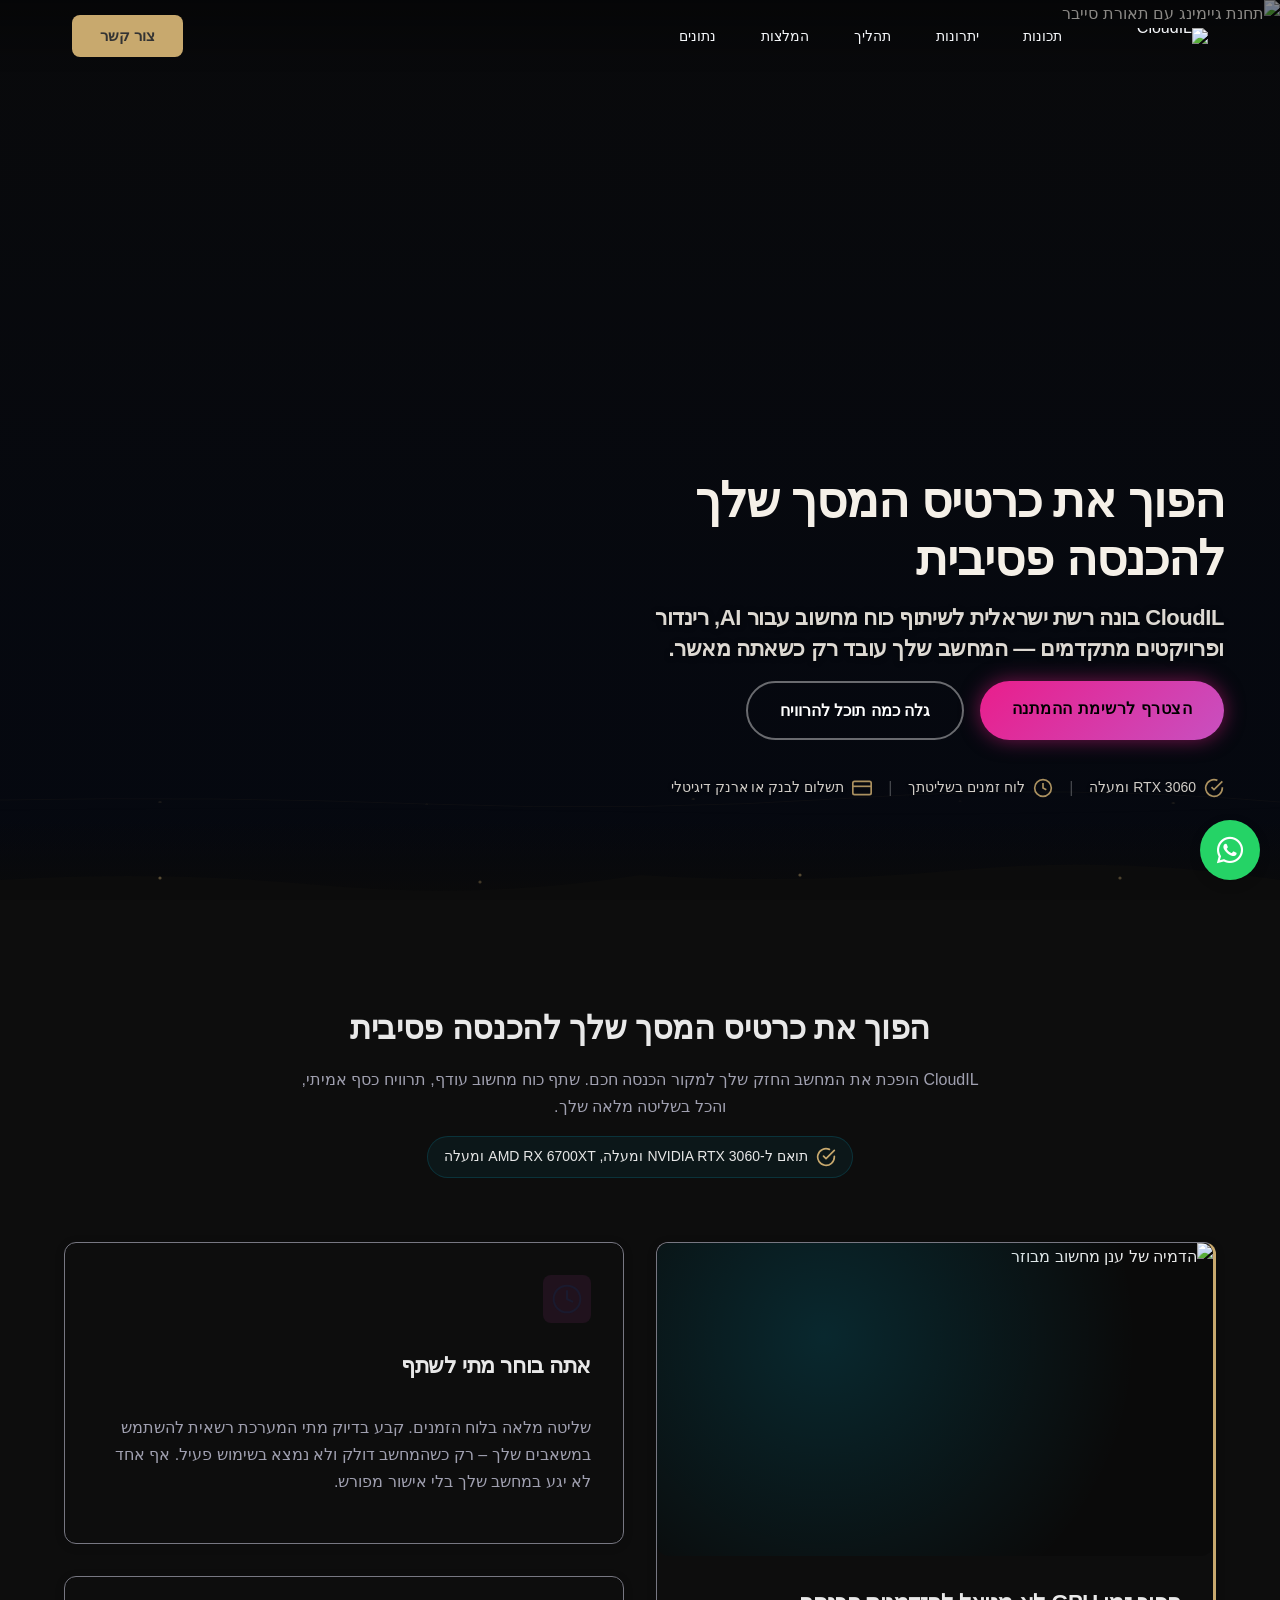
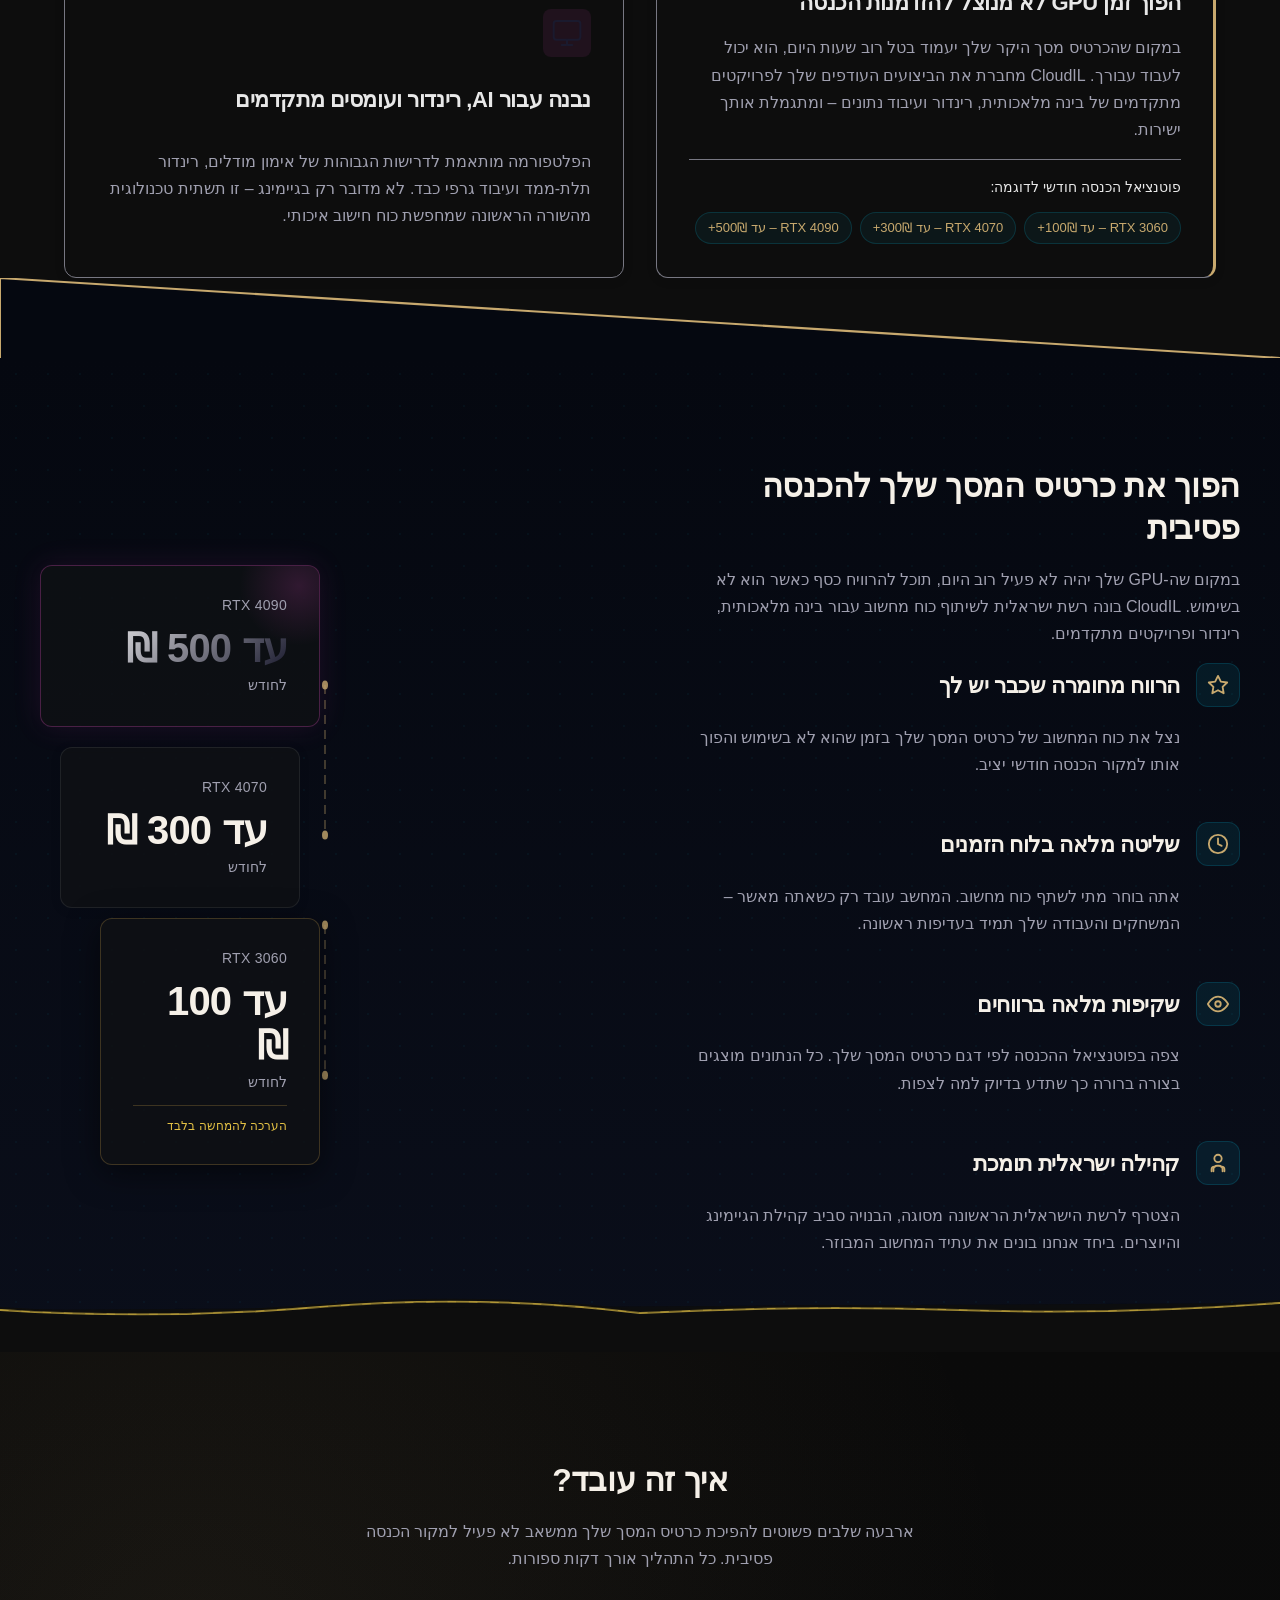
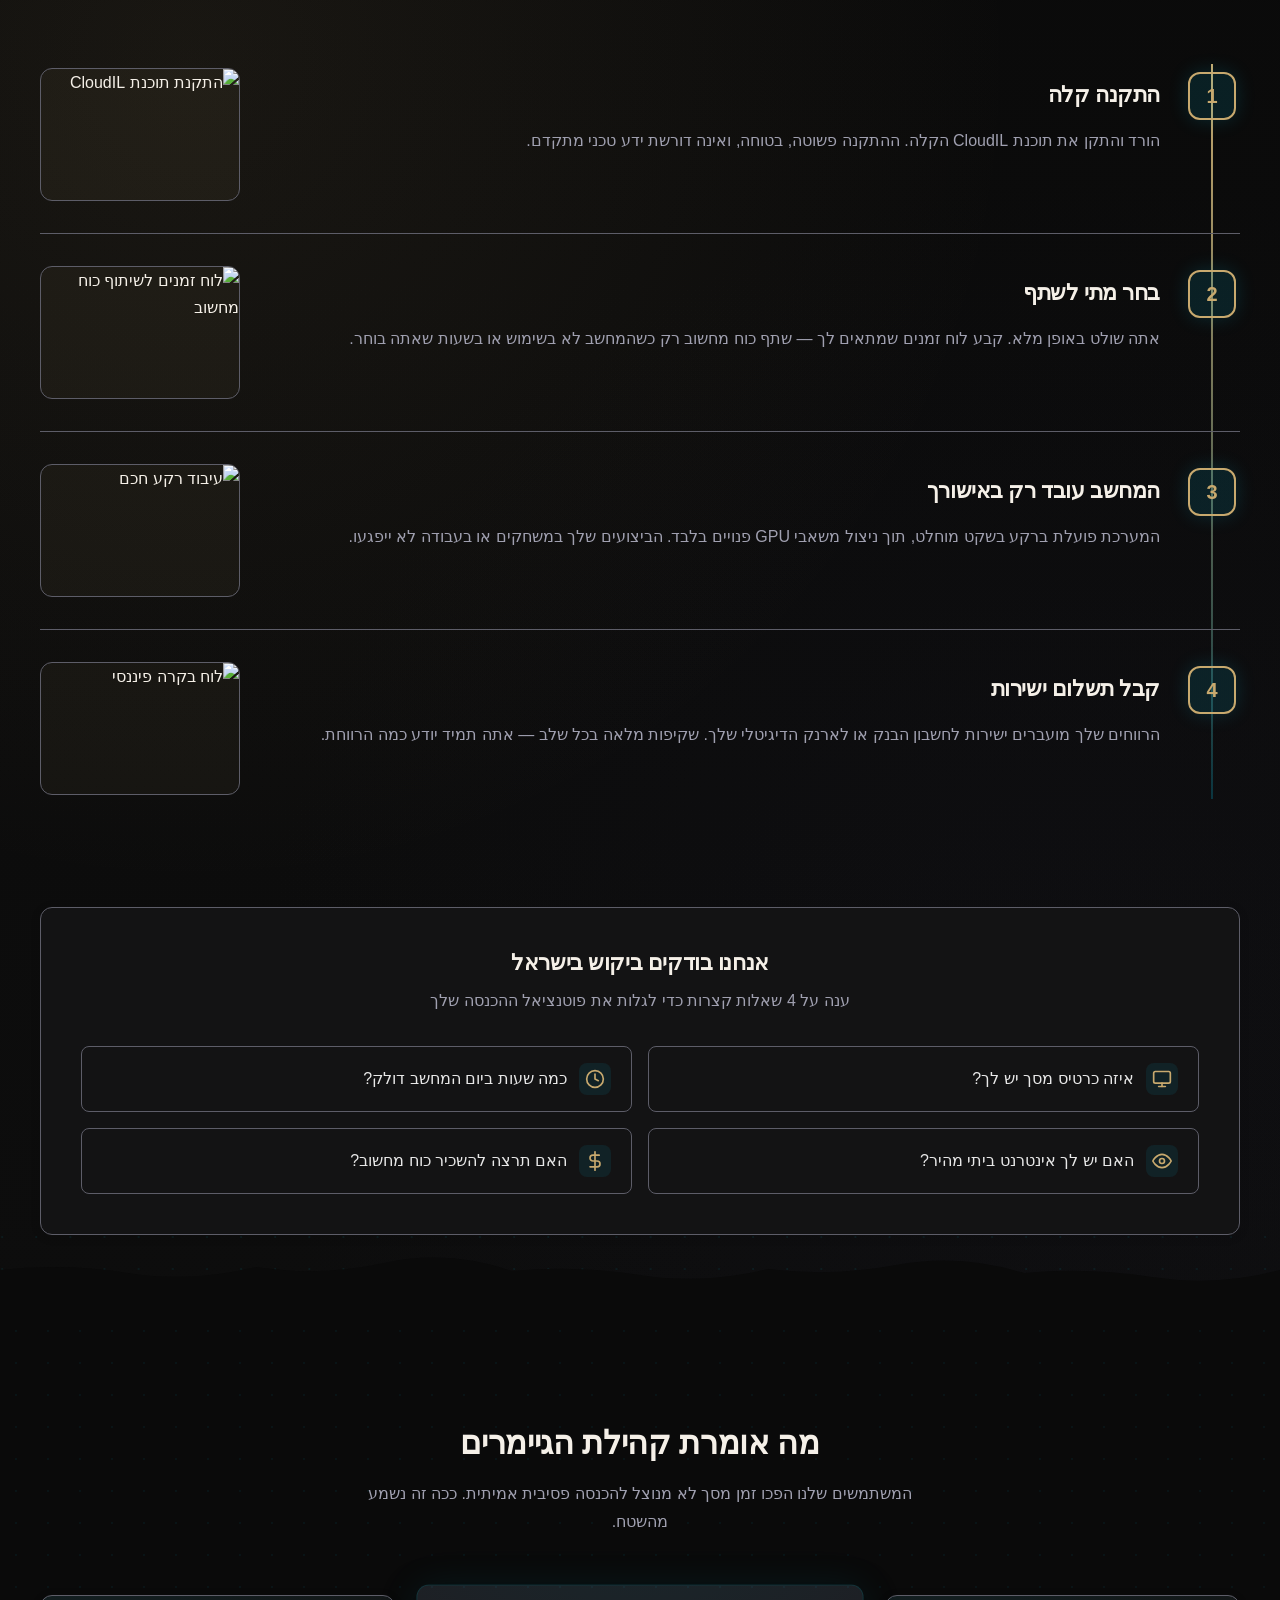
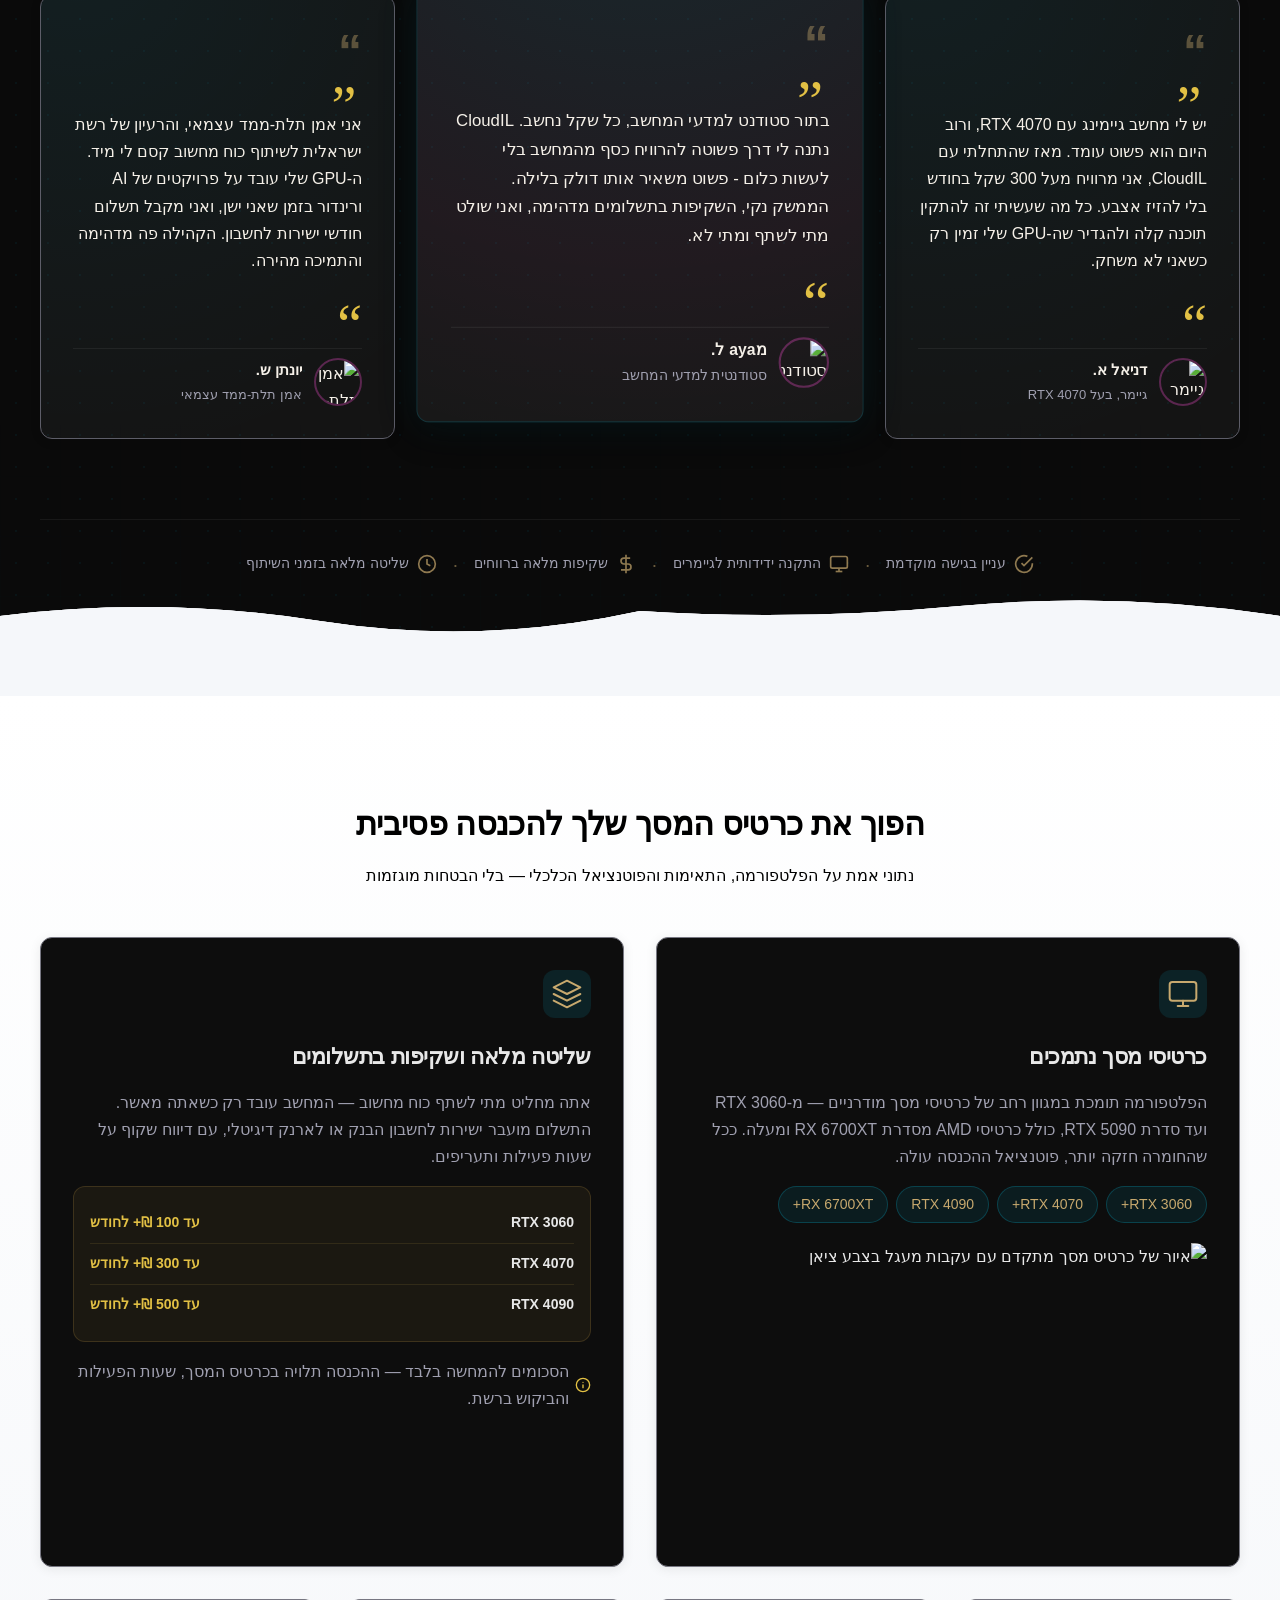
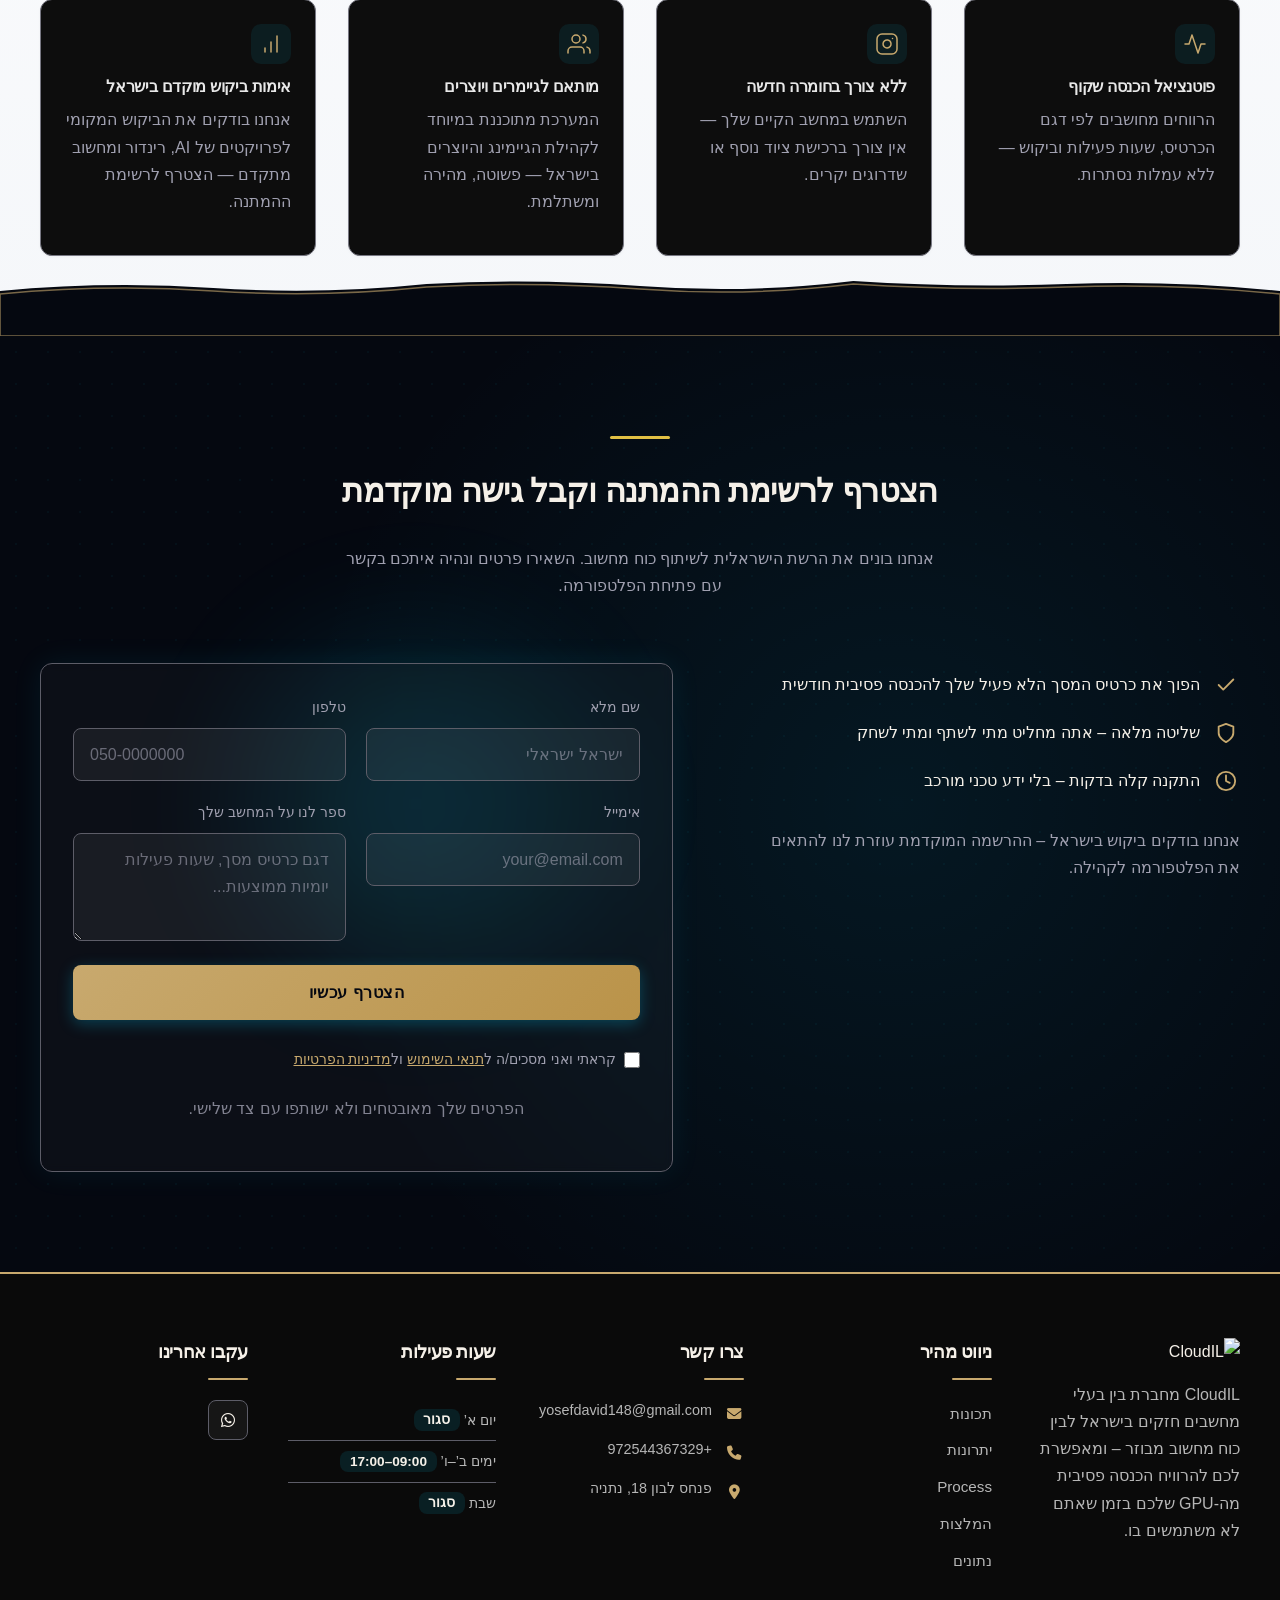
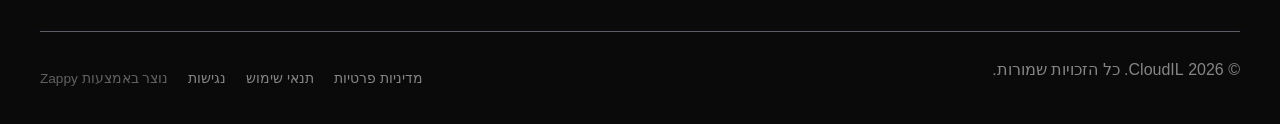
==== commit 9ba3cce4: "Background sync: Progressive GitHub Sync" ====
--- a/public/index.html
+++ b/public/index.html
@@ -1 +1 @@
-<!doctype html><html dir="rtl" lang="he"><head><meta charset="UTF-8"><meta content="width=device-width,initial-scale=1" name="viewport"><meta content="index, follow" name="robots"><title>תתחיל להרוויח כסף מהמחשב בלי לעשות כלום — CloudIL</title><meta content="הפוך את הכרטיס גרפי שלך למכונת מזומנים אוטומטית. שתף כוח עיבוד גרפי בזמן שאתה לא משחק ותיהנה מהכנסה פסיבית שקופה וקלה עם שליטה מלאה על לוח הזמנים. הצטרף לקהילת CloudIL עכשיו." name="description"><meta content="להרוויח כסף מהמחשב בלי לעשות כלום, שיתוף GPU להכנסה פסיבית, הכנסה פסיבית מכרטיס מסך RTX, CloudIL שיתוף מחשב, להרוויח כסף מכרטיס מסך" name="keywords"><link href="/assets/favicon.ico" rel="icon" type="image/x-icon"><link href="/assets/favicon-16x16.png" rel="icon" type="image/png" sizes="16x16"><link href="/assets/favicon-32x32.png" rel="icon" type="image/png" sizes="32x32"><link href="/assets/favicon-48x48.png" rel="icon" type="image/png" sizes="48x48"><link href="/assets/favicon-192x192.png" rel="icon" type="image/png" sizes="192x192"><link href="/assets/favicon-512x512.png" rel="icon" type="image/png" sizes="512x512"><link href="/assets/apple-touch-icon.png" rel="apple-touch-icon"><script>!function(){"use strict";var t="ffa6400d-8948-4f80-b27f-834f0cf4d269",e="https://api.zappy5.com/api/analytics/track",a=18e5,n=2592e6,o=!0,i=!0,r=!0;var s=function(){var e="zappy_visitor_"+t,a=null;try{if(a=localStorage.getItem(e)){var o=JSON.parse(a),i=Date.now();if(i-o.created<n)return o.lastSeen=i,localStorage.setItem(e,JSON.stringify(o)),o.id}}catch(t){console.warn("Zappy Analytics: LocalStorage not available")}var r="zv_"+Date.now()+"_"+Math.random().toString(36).substr(2,9);try{localStorage.setItem(e,JSON.stringify({id:r,created:Date.now(),lastSeen:Date.now()}))}catch(t){}return r}(),c=function(){var e="zappy_session_"+t,n=null;try{if(n=sessionStorage.getItem(e)){var o=JSON.parse(n),i=Date.now();if(i-o.timestamp<a)return o.timestamp=i,sessionStorage.setItem(e,JSON.stringify(o)),o.id}}catch(t){console.warn("Zappy Analytics: SessionStorage not available")}var r="zs_"+Date.now()+"_"+Math.random().toString(36).substr(2,9);try{sessionStorage.setItem(e,JSON.stringify({id:r,timestamp:Date.now()}))}catch(t){}return r}();function l(a,n){n=n||{};var o={website_id:t,event_type:a,page_path:window.location.pathname,referrer:document.referrer||"direct",visitor_id:s,session_id:c,metadata:n};if(navigator.sendBeacon){var i=new Blob([JSON.stringify(o)],{type:"application/json"});navigator.sendBeacon(e,i)}else fetch(e,{method:"POST",headers:{"Content-Type":"application/json"},body:JSON.stringify(o),keepalive:!0}).catch(function(t){console.warn("Zappy Analytics: Failed to track event",t)})}o&&l("pageview",{title:document.title,url:window.location.href}),i&&document.addEventListener("click",function(t){var e=t.target;if("BUTTON"===e.tagName||e.closest("button")){var a="BUTTON"===e.tagName?e:e.closest("button");l("click",{element:"button",text:a.textContent.trim().substring(0,100),id:a.id||null,class:a.className||null})}else if("A"===e.tagName||e.closest("a")){var n="A"===e.tagName?e:e.closest("a");l("navigation",{element:"link",text:n.textContent.trim().substring(0,100),href:n.href,external:n.hostname!==window.location.hostname})}},!0),r&&document.addEventListener("submit",function(t){var e=t.target;l("form_submit",{form_id:e.id||null,form_name:e.name||null,form_action:e.action||null,form_method:e.method||"GET"})},!0);var d=Date.now();window.addEventListener("beforeunload",function(){l("page_unload",{time_on_page:Math.floor((Date.now()-d)/1e3),page_path:window.location.pathname})}),window.zappyAnalytics={track:l,getVisitorId:function(){return s},getSessionId:function(){return c}}}()</script><meta content="תתחיל להרוויח כסף מהמחשב בלי לעשות כלום — CloudIL" property="og:title"><meta content="הפוך את הכרטיס גרפי שלך למכונת מזומנים אוטומטית. שתף כוח עיבוד גרפי בזמן שאתה לא משחק ותיהנה מהכנסה פסיבית שקופה וקלה עם שליטה מלאה על לוח הזמנים. הצטרף לקהילת CloudIL עכשיו." property="og:description"><meta content="summary_large_image" name="twitter:card"><meta content="תתחיל להרוויח כסף מהמחשב בלי לעשות כלום — CloudIL" name="twitter:title"><meta content="הפוך את הכרטיס גרפי שלך למכונת מזומנים אוטומטית. שתף כוח עיבוד גרפי בזמן שאתה לא משחק ותיהנה מהכנסה פסיבית שקופה וקלה עם שליטה מלאה על לוח הזמנים. הצטרף לקהילת CloudIL עכשיו." name="twitter:description"><meta content="website" property="og:type"><meta content="he_IL" property="og:locale"><link href="https://cdnjs.cloudflare.com/ajax/libs/font-awesome/6.4.0/css/all.min.css" rel="stylesheet"><style>.skip-link{position:absolute;top:0;left:0;transform:translateY(-200%);padding:12px 18px;background:var(--bg-dark,#1a1a1a);color:var(--text-light,#fff);font-weight:600;border-radius:0 0 8px 0;z-index:10000}.skip-link:focus{transform:none;outline:2px solid var(--ring,#fff);outline-offset:2px}:focus-visible{outline:2px solid var(--ring,currentColor);outline-offset:3px}</style><link href="/assets/favicon.ico" rel="icon" type="image/x-icon"><link href="/assets/favicon-16x16.png" rel="icon" type="image/png" sizes="16x16"><link href="/assets/favicon-32x32.png" rel="icon" type="image/png" sizes="32x32"><link href="/assets/favicon-48x48.png" rel="icon" type="image/png" sizes="48x48"><link href="/assets/favicon-192x192.png" rel="icon" type="image/png" sizes="192x192"><link href="/assets/favicon-512x512.png" rel="icon" type="image/png" sizes="512x512"><link href="/assets/apple-touch-icon.png" rel="apple-touch-icon"><link href="https://cdn.jsdelivr.net/npm/vanilla-cookieconsent@3/dist/cookieconsent.css" rel="stylesheet"><script src="https://cdn.jsdelivr.net/npm/vanilla-cookieconsent@3/dist/cookieconsent.umd.js"></script><script src="https://cdn.jsdelivr.net/gh/mickidum/acc_toolbar/acctoolbar/acctoolbar.min.js"></script><link href="/styles.css" rel="stylesheet"><script>window.ZAPPY_WEBSITE_ID="ffa6400d-8948-4f80-b27f-834f0cf4d269",window.ZAPPY_API_BASE="https://api.zappy5.com"</script><style id="zappy-dropdown-submenu-styles">#navMenu li:has(.sub-menu),.nav-menu li:has(.sub-menu),.navbar li:has(.sub-menu),nav li:has(.sub-menu){position:relative}#navMenu .sub-menu,.nav-menu .sub-menu,.navbar .sub-menu,nav .sub-menu{display:block!important;position:absolute!important;top:100%;left:0;min-width:220px;background:#fff;border-radius:8px;box-shadow:0 8px 25px rgba(0,0,0,.15);padding:8px 0;opacity:0;visibility:hidden;transform:translateY(10px);transition:all .3s ease;z-index:1000;list-style:none;pointer-events:none}#navMenu li:hover>.sub-menu,.nav-menu li:hover>.sub-menu,.navbar li:hover>.sub-menu,nav li:hover>.sub-menu{opacity:1!important;visibility:visible!important;transform:translateY(0)!important;pointer-events:auto!important}.sub-menu li{list-style:none;margin:0;padding:0}.sub-menu a{display:block!important;padding:10px 16px!important;color:var(--text-dark,#333)!important;font-weight:500;text-decoration:none;white-space:nowrap;transition:background-color .2s}.sub-menu .zappy-nav-child>a{padding-left:28px!important;font-size:.9em!important;opacity:.85!important}[dir=rtl] .sub-menu .zappy-nav-child>a,html[lang=ar] .sub-menu .zappy-nav-child>a,html[lang=he] .sub-menu .zappy-nav-child>a{padding-left:10px!important;padding-right:28px!important}.sub-menu .zappy-nav-parent>a{font-weight:600!important}.sub-menu a:hover{background-color:#f5f5f5}[dir=rtl] .nav-menu .sub-menu,[dir=rtl] .navbar .sub-menu,[dir=rtl] nav .sub-menu,html[lang=ar] .nav-menu .sub-menu,html[lang=ar] .navbar .sub-menu,html[lang=ar] nav .sub-menu,html[lang=he] .nav-menu .sub-menu,html[lang=he] .navbar .sub-menu,html[lang=he] nav .sub-menu{left:auto!important;right:0!important}.sub-menu:empty,.sub-menu:not(:has(li)):not(:has(> a)),.sub-menu:not(:has(li:not(.zappy-hidden-menu-item))):not(:has(> a)){display:none!important;opacity:0!important;visibility:hidden!important;pointer-events:none!important}li:has(.menu-group-title):hover>.sub-menu{opacity:1!important;visibility:visible!important;transform:translateY(0)!important;pointer-events:auto!important}#navMenu>li>.menu-group-title,.nav-menu>li>.menu-group-title{display:inline-block;padding:.5rem 1rem;cursor:default;user-select:none}@media (max-width:768px){#navMenu .sub-menu,.nav-menu .sub-menu,.navbar .sub-menu,nav .sub-menu{position:static!important;transform:none!important;box-shadow:none!important;background:0 0!important;max-height:0;overflow:hidden;opacity:0;visibility:hidden;transition:max-height .3s ease,opacity .3s ease;padding:0!important;border-radius:0!important}#navMenu .sub-menu.mobile-expanded,.nav-menu .sub-menu.mobile-expanded,.navbar .sub-menu.mobile-expanded{max-height:none!important;overflow-y:visible!important;opacity:1!important;visibility:visible!important;padding:8px 0 8px 16px!important}[dir=rtl] .sub-menu.mobile-expanded,html[lang=he] .sub-menu.mobile-expanded{padding:8px 16px 8px 0!important}#navMenu li:hover>.sub-menu,.nav-menu li:hover>.sub-menu,.navbar li:hover>.sub-menu,nav li:hover>.sub-menu{opacity:0;visibility:hidden;pointer-events:none}#navMenu li>.sub-menu.mobile-expanded,.nav-menu li>.sub-menu.mobile-expanded,.navbar li>.sub-menu.mobile-expanded,nav li>.sub-menu.mobile-expanded{opacity:1!important;visibility:visible!important;pointer-events:auto!important}#navMenu li:has(.sub-menu),.nav-menu li:has(.sub-menu),.navbar li:has(.sub-menu),nav li:has(.sub-menu){display:flex!important;flex-wrap:wrap!important;align-items:center!important;position:relative!important;min-height:44px!important}#navMenu li:has(.sub-menu)>a,.nav-menu li:has(.sub-menu)>a,.navbar li:has(.sub-menu)>a,nav li:has(.sub-menu)>a{flex:1!important;min-width:0!important}#navMenu li:has(.sub-menu)>.menu-group-title,.nav-menu li:has(.sub-menu)>.menu-group-title,.navbar li:has(.sub-menu)>.menu-group-title,nav li:has(.sub-menu)>.menu-group-title{flex:1!important;min-width:0!important;padding:0!important;line-height:inherit!important}#navMenu li:has(.sub-menu)>.sub-menu,.nav-menu li:has(.sub-menu)>.sub-menu,.navbar li:has(.sub-menu)>.sub-menu,nav li:has(.sub-menu)>.sub-menu{flex-basis:100%!important;width:100%!important}#navMenu li:has(.sub-menu)>a [class*=arrow],#navMenu li:has(.sub-menu)>a [class*=chevron],.nav-menu li:has(.sub-menu)>a .fa-angle-down,.nav-menu li:has(.sub-menu)>a .fa-chevron-down,.nav-menu li:has(.sub-menu)>a [class*=arrow],.nav-menu li:has(.sub-menu)>a [class*=chevron],nav li:has(.sub-menu)>a [class*=arrow],nav li:has(.sub-menu)>a [class*=chevron]{display:none!important;visibility:hidden!important}.mobile-submenu-toggle{display:flex!important;align-items:center!important;justify-content:center!important;width:44px!important;height:auto!important;background:0 0!important;border:none!important;cursor:pointer!important;color:var(--text-light)!important;position:static!important;flex-shrink:0!important;align-self:stretch!important;z-index:2!important;padding:0!important;margin:0!important}.mobile-submenu-toggle::after{content:''!important;width:0!important;height:0!important;border-left:6px solid transparent!important;border-right:6px solid transparent!important;border-top:7px solid currentColor!important;transition:transform .3s ease!important}.mobile-submenu-toggle.expanded::after{transform:rotate(180deg)!important}.sub-menu a{padding:10px 0!important;display:block!important;color:var(--text-light)!important;white-space:normal!important}.sub-menu .zappy-nav-child>a{padding-left:28px!important;font-size:.9em!important;opacity:.85!important}[dir=rtl] .sub-menu .zappy-nav-child>a,html[lang=ar] .sub-menu .zappy-nav-child>a,html[lang=he] .sub-menu .zappy-nav-child>a{padding-left:0!important;padding-right:28px!important}.sub-menu .zappy-nav-parent>a{font-weight:600!important}#navMenu.active,.nav-menu.active{max-width:100vw!important;overflow-x:hidden!important;box-sizing:border-box!important}.navbar .sub-menu li a,.zappy-products-dropdown .sub-menu a,nav.navbar .sub-menu li a{color:var(--text-light)!important}}@media (min-width:769px){.mobile-submenu-toggle{display:none!important}}</style><style id="zappy-widget-visibility">html[dir=rtl] .whatsapp-float{right:20px!important;left:auto!important}html:not([dir]) .whatsapp-float,html[dir=ltr] .whatsapp-float{left:20px!important;right:auto!important}html[dir=rtl] #mic-access-tool-general-button,html[dir=rtl] #mic-init-access-tool #mic-access-tool-general-button,html[dir=rtl] #mic-init-access-tool .mic-access-tool-general-button,html[dir=rtl] ._access-icon,html[dir=rtl] .mic-access-tool-general-button{left:20px!important;right:auto!important}html:not([dir]) #mic-access-tool-general-button,html:not([dir]) #mic-init-access-tool #mic-access-tool-general-button,html:not([dir]) #mic-init-access-tool .mic-access-tool-general-button,html:not([dir]) ._access-icon,html:not([dir]) .mic-access-tool-general-button,html[dir=ltr] #mic-access-tool-general-button,html[dir=ltr] #mic-init-access-tool #mic-access-tool-general-button,html[dir=ltr] #mic-init-access-tool .mic-access-tool-general-button,html[dir=ltr] ._access-icon,html[dir=ltr] .mic-access-tool-general-button{right:20px!important;left:auto!important}@media (max-width:768px){.whatsapp-float{display:flex!important}}@media (min-width:769px){.whatsapp-float{display:flex!important}}@media (max-width:768px){#mic-access-tool-general-button,#mic-init-access-tool #mic-access-tool-general-button,#mic-init-access-tool .mic-access-tool-general-button,._access-icon,.mic-access-tool-general-button{display:flex!important;visibility:visible!important;opacity:1!important;pointer-events:auto!important}#mic-access-tool-box.opened-mic-access-tool,#mic-init-access-tool #mic-access-tool-box.opened-mic-access-tool,.mic-access-tool-box.opened-mic-access-tool{visibility:visible!important;opacity:1!important;pointer-events:auto!important}}@media (min-width:769px){#mic-access-tool-general-button,#mic-init-access-tool #mic-access-tool-general-button,#mic-init-access-tool .mic-access-tool-general-button,._access-icon,.mic-access-tool-general-button{display:flex!important;visibility:visible!important;opacity:1!important;pointer-events:auto!important}#mic-access-tool-box.opened-mic-access-tool,#mic-init-access-tool #mic-access-tool-box.opened-mic-access-tool,.mic-access-tool-box.opened-mic-access-tool{visibility:visible!important;opacity:1!important;pointer-events:auto!important}}</style></head><body><a href="#main" class="skip-link">דלג לתוכן הראשי</a><nav class="navbar" dir="rtl"><button class="mobile-toggle" aria-label="Menu" id="mobileToggle"><svg viewBox="0 0 24 24" fill="none" height="24" width="24" class="hamburger-icon"><path d="M3 12h18M3 6h18M3 18h18" stroke="currentColor" stroke-width="2" stroke-linecap="round"></path></svg> <svg viewBox="0 0 24 24" fill="none" height="24" width="24" class="close-icon" style="display:none"><path d="M18 6L6 18M6 6l12 12" stroke="currentColor" stroke-width="2" stroke-linecap="round"></path></svg></button> <button class="phone-header-btn" aria-label="Call" data-phone="+972544367329"><svg viewBox="0 0 24 24" fill="currentColor" height="20" width="20"><path d="M22 16.92v3a2 2 0 0 1-2.18 2 19.79 19.79 0 0 1-8.63-3.07 19.5 19.5 0 0 1-6-6 19.79 19.79 0 0 1-3.07-8.67A2 2 0 0 1 4.11 2h3a2 2 0 0 1 2 1.72 12.84 12.84 0 0 0 .7 2.81 2 2 0 0 1-.45 2.11L8.09 9.91a16 16 0 0 0 6 6l1.27-1.27a2 2 0 0 1 2.11-.45 12.84 12.84 0 0 0 2.81.7A2 2 0 0 1 22 16.92z"></path></svg></button><div class="nav-container"><div class="nav-right-group"><div class="nav-brand"><a href="/" class="logo-link"><img alt="CloudIL" src="/assets/site---------image-1.webp" class="logo"></a></div><ul class="nav-menu" id="navMenu"><li><a href="#features">תכונות</a></li><li><a href="#benefits">יתרונות</a></li><li><a href="#process">תהליך</a></li><li><a href="#testimonials">המלצות</a></li><li><a href="#stats">נתונים</a></li></ul></div><div class="nav-cta-container"><a href="#cta" class="nav-cta-btn">צור קשר</a></div></div></nav><script>window.addEventListener("load",function(){const e=document.querySelector(".navbar, nav, header");if(!e)return void console.log("[Navbar] Navbar element not found");let t=document.getElementById("mobileToggle")||document.querySelector(".mobile-toggle")||document.querySelector(".hamburger")||document.querySelector(".hamburger-menu")||document.querySelector(".menu-toggle")||document.querySelector(".burger-menu")||document.querySelector('[aria-label="Menu"]')||document.querySelector('[aria-label="תפריט"]');const n=document.querySelector(".phone-header-btn"),o=window.getComputedStyle(e);let r=o.backgroundColor;if(console.log("[Navbar] Initial navbar background:",r),"transparent"===r||"rgba(0, 0, 0, 0)"===r||r.startsWith("rgba")&&r.includes(", 0)")){const e=o.backgroundImage;if(e&&"none"!==e)console.log("[Navbar] Navbar has background image/gradient, using dark text"),r="rgb(240, 240, 240)";else{const e=window.getComputedStyle(document.body).backgroundColor;console.log("[Navbar] Navbar transparent, using body background:",e),r=e}}const a=r.match(/\d+/g);if(a&&a.length>=3){const e=(.299*parseInt(a[0])+.587*parseInt(a[1])+.114*parseInt(a[2]))/255;console.log("[Navbar] Mobile button colors preserved from Claude CSS (luminance:",e.toFixed(2)+")");const o=document.createElement("style");o.id="zappy-mobile-nav-fix";document.documentElement.lang;document.documentElement.dir,o.textContent='\n        /* Hide mobile buttons on desktop, show only on mobile */\n        @media (min-width: 769px) {\n          .mobile-toggle,\n          .phone-header-btn {\n            display: none !important;\n          }\n        }\n        \n        /* Show and position mobile buttons correctly on mobile */\n        @media (max-width: 768px) {\n          .navbar,\n          nav.navbar {\n            min-height: 70px !important;\n          }\n\n          .mobile-toggle,\n          .phone-header-btn {\n            position: absolute !important;\n            top: 0 !important;\n            bottom: 0 !important;\n            margin-top: auto !important;\n            margin-bottom: auto !important;\n            transform: none !important;\n            z-index: 1001 !important;\n            display: flex !important;\n            align-items: center !important;\n            justify-content: center !important;\n            width: 36px !important;\n            height: 36px !important;\n            border-radius: 50% !important;\n            border: none !important;\n            cursor: pointer !important;\n            padding: 6px !important;\n            background: none !important;\n            color: var(--nav-text, var(--text-light)) !important;\n            touch-action: manipulation !important;\n            -webkit-tap-highlight-color: transparent !important;\n          }\n\n          html[data-zappy-site-type="ecommerce"] .phone-header-btn,\n          body[data-zappy-site-type="ecommerce"] .phone-header-btn,\n          html[data-zappy-site-type="ecommerce"] header .phone-header-btn,\n          html[data-zappy-site-type="ecommerce"] nav .phone-header-btn {\n            display: none !important;\n            visibility: hidden !important;\n            width: 0 !important;\n            height: 0 !important;\n            min-width: 0 !important;\n            overflow: hidden !important;\n          }\n          \n          /* LTR positioning (default): hamburger LEFT, phone RIGHT */\n          html:not([dir="rtl"]):not([lang="he"]):not([lang="ar"]) .mobile-toggle,\n          html[dir="ltr"] .mobile-toggle {\n            left: 12px !important;\n            right: auto !important;\n          }\n          html:not([dir="rtl"]):not([lang="he"]):not([lang="ar"]) .phone-header-btn,\n          html[dir="ltr"] .phone-header-btn {\n            right: 12px !important;\n            left: auto !important;\n          }\n          \n          /* RTL positioning: hamburger RIGHT, phone LEFT */\n          html[dir="rtl"] .mobile-toggle,\n          html[lang="he"] .mobile-toggle,\n          html[lang="ar"] .mobile-toggle {\n            right: 12px !important;\n            left: auto !important;\n          }\n          html[dir="rtl"] .phone-header-btn,\n          html[lang="he"] .phone-header-btn,\n          html[lang="ar"] .phone-header-btn {\n            left: 12px !important;\n            right: auto !important;\n          }\n          \n          /* CRITICAL: Ensure nav-container has min-height on mobile */\n          /* All children are positioned absolutely/fixed on mobile, so height:auto collapses to 0 */\n          .nav-container {\n            min-height: 70px !important;\n            position: relative !important;\n          }\n          \n          /* Ensure SVG icons are properly sized and inherit color */\n          .mobile-toggle svg,\n          .phone-header-btn svg {\n            width: 24px !important;\n            height: 24px !important;\n            /* Don\'t force display - let JavaScript control hamburger/close toggle */\n          }\n          \n          /* Reset nav-cta-container on mobile - remove desktop box-shadow/padding */\n          /* that creates a visible ghost box when CTA button is hidden */\n          .nav-cta-container {\n            box-shadow: none !important;\n            padding: 0 !important;\n          }\n          \n          /* Hide nav-cta-container entirely on mobile when there\'s no lang-switcher */\n          /* (only the CTA button is inside, and it\'s hidden on mobile) */\n          .nav-cta-container:not(:has(.lang-switcher)) {\n            display: none !important;\n          }\n          \n          /* CRITICAL: Prevent hero image fade gradient from bleeding over headline text */\n          /* The .image-fade-gradient has bottom: -30px (extends below parent) */\n          /* On mobile stacked layout, this overlaps the h1 text below the image */\n          .hero-image-column {\n            overflow: hidden !important;\n          }\n          .image-fade-gradient {\n            bottom: 0 !important;\n          }\n          \n          /* Hide desktop language switcher on mobile - hamburger menu handles it */\n          /* High specificity to override stored CSS */\n          .lang-switcher,\n          .nav-cta-container .lang-switcher,\n          .nav-container .lang-switcher,\n          .navbar .lang-switcher,\n          .navbar .nav-cta-container .lang-switcher {\n            display: none !important;\n          }\n        }\n      ';const r=document.getElementById("zappy-mobile-nav-fix");r&&r.remove(),document.head.appendChild(o),console.log("[Navbar] Critical CSS injected for mobile nav positioning");const i=window.innerWidth<=768;if(t){const e=t.querySelector(".hamburger-icon"),n=t.querySelector(".close-icon");e&&(e.style.setProperty("width","24px","important"),e.style.setProperty("height","24px","important"),e.style.setProperty("display","block","important")),n&&(n.style.setProperty("width","24px","important"),n.style.setProperty("height","24px","important"),n.style.setProperty("display","none","important")),i?(t.style.setProperty("position","absolute","important"),t.style.setProperty("top","0","important"),t.style.setProperty("bottom","0","important"),t.style.setProperty("margin-top","auto","important"),t.style.setProperty("margin-bottom","auto","important"),t.style.setProperty("transform","none","important"),t.style.setProperty("z-index","1001","important"),t.style.removeProperty("left"),t.style.removeProperty("right"),console.log("[Navbar] Mobile toggle positioning applied (mobile viewport)")):(t.style.removeProperty("position"),t.style.removeProperty("top"),t.style.removeProperty("transform"),t.style.removeProperty("z-index"),t.style.removeProperty("left"),t.style.removeProperty("right"),console.log("[Navbar] Desktop viewport - cleared mobile toggle inline positioning"))}if(n){const e=n.querySelector("svg");e&&(e.style.width="24px",e.style.height="24px",e.setAttribute("width","24"),e.setAttribute("height","24")),i?(n.style.setProperty("position","absolute","important"),n.style.setProperty("top","0","important"),n.style.setProperty("bottom","0","important"),n.style.setProperty("margin-top","auto","important"),n.style.setProperty("margin-bottom","auto","important"),n.style.setProperty("transform","none","important"),n.style.setProperty("z-index","1001","important"),n.style.removeProperty("left"),n.style.removeProperty("right"),console.log("[Navbar] Phone button positioning applied (mobile viewport)")):(n.style.removeProperty("position"),n.style.removeProperty("top"),n.style.removeProperty("transform"),n.style.removeProperty("z-index"),n.style.removeProperty("left"),n.style.removeProperty("right"),console.log("[Navbar] Desktop viewport - cleared phone button inline positioning"))}}else console.log("[Navbar] Could not parse background color:",r);t=document.getElementById("mobileToggle")||document.querySelector(".mobile-toggle")||document.querySelector(".hamburger")||document.querySelector(".hamburger-menu")||document.querySelector(".menu-toggle")||document.querySelector(".burger-menu")||document.querySelector('[aria-label="Menu"]')||document.querySelector('[aria-label="תפריט"]');const i=document.getElementById("navMenu")||document.querySelector(".nav-menu")||document.querySelector(".nav-links")||document.querySelector("nav ul:not(.submenu)");if(!t||!i)return void console.log("[Navbar] Mobile toggle or menu not found:",{toggle:!!t,menu:!!i});i.id||(i.id="navMenu"),console.log("[Navbar] Initializing mobile menu...");const l=t.cloneNode(!0);t.parentNode.replaceChild(l,t);var s=0;function p(e){var t=Date.now();t-s<300||(s=t,function(e){e.preventDefault(),e.stopPropagation();const t=l.querySelector(".hamburger-icon"),n=l.querySelector(".close-icon");i.classList.contains("active")?(i.classList.remove("active"),t&&t.style.setProperty("display","block","important"),n&&n.style.setProperty("display","none","important"),document.body.style.overflow="",console.log("[Navbar] Menu closed")):(i.classList.add("active"),t&&t.style.setProperty("display","none","important"),n&&n.style.setProperty("display","block","important"),document.body.style.overflow="hidden",console.log("[Navbar] Menu opened"))}(e))}l.addEventListener("click",p),l.addEventListener("touchend",p),i.querySelectorAll("a").forEach(function(e){e.addEventListener("click",function(){if("#"===this.getAttribute("href"))return;const e=l.querySelector(".hamburger-icon"),t=l.querySelector(".close-icon");i.classList.remove("active"),e&&e.style.setProperty("display","block","important"),t&&t.style.setProperty("display","none","important"),document.body.style.overflow="",console.log("[Navbar] Menu closed (link clicked)")})});var m=i.querySelectorAll(".dropdown-toggle");m.forEach(function(e){e.addEventListener("click",function(e){e.preventDefault(),e.stopPropagation();var t=this.closest(".nav-dropdown");t&&(t.parentNode.querySelectorAll(".nav-dropdown.open").forEach(function(e){e!==t&&e.classList.remove("open")}),t.classList.toggle("open"),console.log("[Navbar] Dropdown toggled:",t.classList.contains("open")?"open":"closed"))})}),document.addEventListener("click",function(e){e.target.closest(".nav-dropdown")||document.querySelectorAll(".nav-dropdown.open").forEach(function(e){e.classList.remove("open")})}),console.log("[Navbar] Dropdown handlers initialized for "+m.length+" dropdowns"),n&&n.addEventListener("click",function(){const e=document.querySelectorAll('a[href^="tel:"]'),t=e.length>0?e[0].getAttribute("href").replace("tel:",""):"+972544367329";window.location.href="tel:"+t,console.log("[Navbar] Phone button clicked")}),console.log("[Navbar] Mobile menu initialized successfully")})</script><main id="main"><section class="index-hero-section" data-band-index="0" data-layout-spec="דף הבית-hero" id="hero" data-hero-type="fullscreen-scrim"><img alt="תחנת גיימינג עם תאורת סייבר" src="/assets/site-index-hero-image-1.webp" data-context="Realistic gaming desk in a dark room, premium GPU-lit setup with cyan and magenta edge lighting, subtle network map of connected nodes across Israel integrated into the environment, cinematic moody atmosphere" data-placeholder="index-hero-image-1" height="600" loading="eager" width="1200" class="hero-bg-image" data-hero-bg="true" fetchpriority="high"><div class="hero-scrim" aria-hidden="true"></div><div class="hero-decorative-lines" aria-hidden="true"><svg viewBox="0 0 1200 600" xmlns="http://www.w3.org/2000/svg" preserveAspectRatio="none"><path d="M0,500 Q200,480 400,520 T800,490 T1200,510" stroke="var(--primary)" stroke-width="0.5" fill="none" opacity="0.15"></path><path d="M0,550 Q300,530 600,560 T1200,540" stroke="var(--secondary)" stroke-width="0.5" fill="none" opacity="0.1"></path><circle cx="150" cy="510" r="2" fill="var(--primary)" opacity="0.3"></circle><circle cx="400" cy="520" r="1.5" fill="var(--primary)" opacity="0.25"></circle><circle cx="650" cy="495" r="2" fill="var(--primary)" opacity="0.3"></circle><circle cx="900" cy="505" r="1.5" fill="var(--primary)" opacity="0.2"></circle><circle cx="1100" cy="515" r="2" fill="var(--primary)" opacity="0.3"></circle></svg></div><div class="hero-overlay"><h1 class="hero-headline">הפוך את כרטיס המסך שלך להכנסה פסיבית</h1><h3 class="hero-subtitle">CloudIL בונה רשת ישראלית לשיתוף כוח מחשוב עבור AI, רינדור ופרויקטים מתקדמים — המחשב שלך עובד רק כשאתה מאשר.</h3><div class="hero-ctas"><a href="#waitlist" class="btn-primary">הצטרף לרשימת ההמתנה</a> <a href="#earnings" class="btn-secondary">גלה כמה תוכל להרוויח</a></div><div class="hero-proof-points"><div class="proof-item"><span class="proof-icon" data-element-type="icon" data-icon-type="svg"><svg viewBox="0 0 24 24" fill="none" stroke="currentColor" stroke-width="2"><path d="M22 11.08V12a10 10 0 1 1-5.93-9.14"></path><polyline points="22 4 12 14.01 9 11.01"></polyline></svg> </span><span class="proof-text">RTX 3060 ומעלה</span></div><span class="proof-divider" aria-hidden="true">|</span><div class="proof-item"><span class="proof-icon" data-element-type="icon" data-icon-type="svg"><svg viewBox="0 0 24 24" fill="none" stroke="currentColor" stroke-width="2"><circle cx="12" cy="12" r="10"></circle><polyline points="12 6 12 12 16 14"></polyline></svg> </span><span class="proof-text">לוח זמנים בשליטתך</span></div><span class="proof-divider" aria-hidden="true">|</span><div class="proof-item"><span class="proof-icon" data-element-type="icon" data-icon-type="svg"><svg viewBox="0 0 24 24" fill="none" stroke="currentColor" stroke-width="2"><rect height="16" width="22" x="1" y="4" rx="2" ry="2"></rect><line x1="1" x2="23" y1="10" y2="10"></line></svg> </span><span class="proof-text">תשלום לבנק או ארנק דיגיטלי</span></div></div></div><div class="hero-divider-wrapper" aria-hidden="true"><svg viewBox="0 0 1200 80" xmlns="http://www.w3.org/2000/svg" preserveAspectRatio="none" aria-hidden="true" data-no-icon-edit="true"><defs><linearGradient id="heroFade" x1="0%" x2="0%" y1="0%" y2="100%"><stop offset="0%" stop-color="var(--bg-dark)" stop-opacity="0"></stop><stop offset="100%" stop-color="var(--bg-dark)" stop-opacity="1"></stop></linearGradient></defs><rect height="80" width="1200" x="0" y="0" fill="url(#heroFade)"></rect><path d="M0,80 L0,60 Q150,50 300,65 T600,55 Q750,65 900,50 T1200,60 L1200,80 Z" fill="var(--bg-light)" opacity="0.8"></path><circle cx="150" cy="58" r="1.5" fill="var(--primary)" opacity="0.4"></circle><circle cx="450" cy="62" r="1.5" fill="var(--primary)" opacity="0.3"></circle><circle cx="750" cy="55" r="1.5" fill="var(--primary)" opacity="0.4"></circle><circle cx="1050" cy="58" r="1.5" fill="var(--primary)" opacity="0.35"></circle></svg></div></section><section class="index-features-section" data-band-index="1" data-layout-spec="דף הבית-features" id="features"><div class="index-features-section__container" id="zappy-section-2"><div class="index-features-section__intro" id="zappy-section-3"><h2 class="index-features-section__title">הפוך את כרטיס המסך שלך להכנסה פסיבית</h2><p class="index-features-section__subtitle">CloudIL הופכת את המחשב החזק שלך למקור הכנסה חכם. שתף כוח מחשוב עודף, תרוויח כסף אמיתי, והכל בשליטה מלאה שלך.</p><div class="index-features-section__compatibility" id="zappy-section-4"><span class="index-features-section__compatibility-icon" aria-hidden="true"><svg viewBox="0 0 24 24" fill="none" data-element-type="icon" data-icon-type="svg" height="20" stroke="currentColor" stroke-width="2" width="20" stroke-linecap="round" stroke-linejoin="round"><path d="M22 11.08V12a10 10 0 1 1-5.93-9.14"></path><polyline points="22 4 12 14.01 9 11.01"></polyline></svg> </span><span class="index-features-section__compatibility-text">תואם ל-NVIDIA RTX 3060 ומעלה, AMD RX 6700XT ומעלה</span></div></div><div class="index-features-section__grid" id="zappy-section-5"><article class="index-features-section__card index-features-section__card--featured" id="zappy-section-6"><div class="index-features-section__card-visual" id="zappy-section-7"><img alt="הדמיה של ענן מחשוב מבוזר" src="/assets/site-index-features-image-1.webp" data-context="A glowing 3D cloud with data streams flowing downward into a server block, representing distributed GPU computing. Dark background with cyan (#00D4FF) and magenta (#FF4FD8) accents. Premium tech aesthetic." data-placeholder="index-features-image-1" height="400" loading="lazy" width="600" decoding="async" class="index-features-section__card-img"><div class="index-features-section__card-glow" id="zappy-section-8" aria-hidden="true"></div></div><div class="index-features-section__card-content" id="zappy-section-9"><h3 class="index-features-section__card-title">הפוך זמן GPU לא מנוצל להזדמנות הכנסה</h3><p class="index-features-section__card-text">במקום שהכרטיס מסך היקר שלך יעמוד בטל רוב שעות היום, הוא יכול לעבוד עבורך. CloudIL מחברת את הביצועים העודפים שלך לפרויקטים מתקדמים של בינה מלאכותית, רינדור ועיבוד נתונים – ומתגמלת אותך ישירות.</p><div class="index-features-section__card-earnings" id="zappy-section-10"><span class="index-features-section__earnings-label">פוטנציאל הכנסה חודשי לדוגמה:</span><div class="index-features-section__earnings-badges" id="zappy-section-11"><span class="index-features-section__badge">RTX 3060 – עד 100₪+</span> <span class="index-features-section__badge">RTX 4070 – עד 300₪+</span> <span class="index-features-section__badge">RTX 4090 – עד 500₪+</span></div></div></div></article><article class="index-features-section__card" id="zappy-section-12"><div class="index-features-section__card-icon" id="zappy-section-13"><svg viewBox="0 0 24 24" fill="none" data-element-type="icon" data-icon-type="svg" height="32" stroke="currentColor" stroke-width="1.5" width="32" stroke-linecap="round" stroke-linejoin="round"><circle cx="12" cy="12" r="10"></circle><polyline points="12 6 12 12 16 14"></polyline></svg></div><h3 class="index-features-section__card-title">אתה בוחר מתי לשתף</h3><p class="index-features-section__card-text">שליטה מלאה בלוח הזמנים. קבע בדיוק מתי המערכת רשאית להשתמש במשאבים שלך – רק כשהמחשב דולק ולא נמצא בשימוש פעיל. אף אחד לא יגע במחשב שלך בלי אישור מפורש.</p></article><article class="index-features-section__card" id="zappy-section-14"><div class="index-features-section__card-icon" id="zappy-section-15"><svg viewBox="0 0 24 24" fill="none" data-element-type="icon" data-icon-type="svg" height="32" stroke="currentColor" stroke-width="1.5" width="32" stroke-linecap="round" stroke-linejoin="round"><rect height="14" width="20" x="2" y="3" rx="2" ry="2"></rect><line x1="8" x2="16" y1="21" y2="21"></line><line x1="12" x2="12" y1="17" y2="21"></line></svg></div><h3 class="index-features-section__card-title">נבנה עבור AI, רינדור ועומסים מתקדמים</h3><p class="index-features-section__card-text">הפלטפורמה מותאמת לדרישות הגבוהות של אימון מודלים, רינדור תלת-ממד ועיבוד גרפי כבד. לא מדובר רק בגיימינג – זו תשתית טכנולוגית מהשורה הראשונה שמחפשת כוח חישוב איכותי.</p></article></div></div><div class="index-features-section__divider-wrapper" id="zappy-section-16" aria-hidden="true"><svg viewBox="0 0 1200 80" xmlns="http://www.w3.org/2000/svg" preserveAspectRatio="none" aria-hidden="true" data-no-icon-edit="true"><path d="M0,80 L0,0 L1200,80 Z" fill="#050810"></path><path d="M0,80 L0,0 L1200,80" stroke="var(--primary)" stroke-width="2" fill="#050810" vector-effect="non-scaling-stroke"></path></svg></div></section><section class="index-benefits-section" data-band-index="2" data-layout-spec="דף הבית-benefits" id="benefits" dir="rtl"><div class="benefits-bg-decoration" aria-hidden="true"></div><div class="benefits-container"><div class="benefits-content"><h2 class="benefits-heading">הפוך את כרטיס המסך שלך להכנסה פסיבית</h2><p class="benefits-subtitle">במקום שה-GPU שלך יהיה לא פעיל רוב היום, תוכל להרוויח כסף כאשר הוא לא בשימוש. CloudIL בונה רשת ישראלית לשיתוף כוח מחשוב עבור בינה מלאכותית, רינדור ופרויקטים מתקדמים.</p><div class="benefits-rows"><div class="benefit-row"><div class="benefit-icon-wrapper"><svg viewBox="0 0 24 24" fill="none" data-element-type="icon" data-icon-type="svg" class="benefit-icon" xmlns="http://www.w3.org/2000/svg"><path d="M12 2L15.09 8.26L22 9.27L17 14.14L18.18 21.02L12 17.77L5.82 21.02L7 14.14L2 9.27L8.91 8.26L12 2Z" stroke="currentColor" stroke-width="2" stroke-linejoin="round"></path></svg></div><div class="benefit-text"><h3 class="benefit-title">הרווח מחומרה שכבר יש לך</h3><p class="benefit-desc">נצל את כוח המחשוב של כרטיס המסך שלך בזמן שהוא לא בשימוש והפוך אותו למקור הכנסה חודשי יציב.</p></div></div><div class="benefit-row"><div class="benefit-icon-wrapper"><svg viewBox="0 0 24 24" fill="none" data-element-type="icon" data-icon-type="svg" class="benefit-icon" xmlns="http://www.w3.org/2000/svg"><path d="M12 22C17.5228 22 22 17.5228 22 12C22 6.47715 17.5228 2 12 2C6.47715 2 2 6.47715 2 12C2 17.5228 6.47715 22 12 22Z" stroke="currentColor" stroke-width="2"></path><path d="M12 6V12L16 14" stroke="currentColor" stroke-width="2" stroke-linecap="round"></path></svg></div><div class="benefit-text"><h3 class="benefit-title">שליטה מלאה בלוח הזמנים</h3><p class="benefit-desc">אתה בוחר מתי לשתף כוח מחשוב. המחשב עובד רק כשאתה מאשר – המשחקים והעבודה שלך תמיד בעדיפות ראשונה.</p></div></div><div class="benefit-row"><div class="benefit-icon-wrapper"><svg viewBox="0 0 24 24" fill="none" data-element-type="icon" data-icon-type="svg" class="benefit-icon" xmlns="http://www.w3.org/2000/svg"><path d="M1 12C1 12 5 4 12 4C19 4 23 12 23 12C23 12 19 20 12 20C5 20 1 12 1 12Z" stroke="currentColor" stroke-width="2"></path><circle cx="12" cy="12" r="3" stroke="currentColor" stroke-width="2"></circle></svg></div><div class="benefit-text"><h3 class="benefit-title">שקיפות מלאה ברווחים</h3><p class="benefit-desc">צפה בפוטנציאל ההכנסה לפי דגם כרטיס המסך שלך. כל הנתונים מוצגים בצורה ברורה כך שתדע בדיוק למה לצפות.</p></div></div><div class="benefit-row"><div class="benefit-icon-wrapper"><svg viewBox="0 0 24 24" fill="none" data-element-type="icon" data-icon-type="svg" class="benefit-icon" xmlns="http://www.w3.org/2000/svg"><path d="M17 21V19C17 16.7909 15.2091 15 13 15H11C8.79086 15 7 16.7909 7 19V21" stroke="currentColor" stroke-width="2" stroke-linecap="round"></path><path d="M12 11C14.2091 11 16 9.20914 16 7C16 4.79086 14.2091 3 12 3C9.79086 3 8 4.79086 8 7C8 9.20914 9.79086 11 12 11Z" stroke="currentColor" stroke-width="2"></path><path d="M5 21V19C5 17.3431 6.34315 16 8 16H8.5" stroke="currentColor" stroke-width="2" stroke-linecap="round"></path><path d="M19 21V19C19 17.3431 17.6569 16 16 16H15.5" stroke="currentColor" stroke-width="2" stroke-linecap="round"></path></svg></div><div class="benefit-text"><h3 class="benefit-title">קהילה ישראלית תומכת</h3><p class="benefit-desc">הצטרף לרשת הישראלית הראשונה מסוגה, הבנויה סביב קהילת הגיימינג והיוצרים. ביחד אנחנו בונים את עתיד המחשוב המבוזר.</p></div></div></div></div><div class="benefits-kpi-cluster"><div class="kpi-card kpi-card-main"><div class="kpi-gpu-label">RTX 4090</div><div class="kpi-value">עד 500 ₪</div><div class="kpi-period">לחודש</div><div class="kpi-glow" aria-hidden="true"></div></div><div class="kpi-card kpi-card-secondary"><div class="kpi-gpu-label">RTX 4070</div><div class="kpi-value">עד 300 ₪</div><div class="kpi-period">לחודש</div></div><div class="kpi-card kpi-card-floating"><div class="kpi-gpu-label">RTX 3060</div><div class="kpi-value">עד 100 ₪</div><div class="kpi-period">לחודש</div><div class="kpi-estimate-note">הערכה להמחשה בלבד</div></div><svg viewBox="0 0 200 400" xmlns="http://www.w3.org/2000/svg" preserveAspectRatio="none" aria-hidden="true" data-no-icon-edit="true" class="kpi-connectors"><line x1="100" x2="100" y1="80" y2="180" opacity="0.4" stroke="var(--primary)" stroke-dasharray="6 4" stroke-width="1.5"></line><line x1="100" x2="100" y1="240" y2="340" opacity="0.4" stroke="var(--primary)" stroke-dasharray="6 4" stroke-width="1.5"></line><circle cx="100" cy="80" r="3" fill="var(--primary)" opacity="0.8"></circle><circle cx="100" cy="180" r="3" fill="var(--primary)" opacity="0.8"></circle><circle cx="100" cy="240" r="3" fill="var(--primary)" opacity="0.8"></circle><circle cx="100" cy="340" r="3" fill="var(--primary)" opacity="0.8"></circle></svg></div></div><div class="benefits-divider-wrapper" aria-hidden="true"><svg viewBox="0 0 1200 80" xmlns="http://www.w3.org/2000/svg" preserveAspectRatio="none" aria-hidden="true" data-no-icon-edit="true"><defs><linearGradient id="benefits-divider-grad" x1="0%" x2="0%" y1="0%" y2="100%"><stop offset="0%" stop-color="#0F1115" stop-opacity="0"></stop><stop offset="100%" stop-color="#0F1115" stop-opacity="1"></stop></linearGradient></defs><path d="M0,80 L0,35 Q150,45 300,32 T600,38 Q750,30 900,35 T1200,28 L1200,80 Z" fill="var(--bg-light)"></path><path d="M0,38 Q150,48 300,35 T600,41 Q750,33 900,38 T1200,31" stroke="var(--accent)" stroke-width="2" fill="var(--bg-light)" opacity="0.7"></path><path d="M0,38 Q150,48 300,35 T600,41 Q750,33 900,38 T1200,31" stroke="var(--accent)" stroke-width="1" fill="var(--bg-light)" opacity="0.3" stroke-dasharray="8 12"></path></svg></div></section><section class="index-process-section" data-band-index="3" data-layout-spec="דף הבית-process" id="process"><div class="index-process-section__container" id="zappy-section-19"><div class="index-process-section__header" id="zappy-section-20"><h2>איך זה עובד?</h2><p>ארבעה שלבים פשוטים להפיכת כרטיס המסך שלך ממשאב לא פעיל למקור הכנסה פסיבית. כל התהליך אורך דקות ספורות.</p></div><div class="index-process-section__steps" id="zappy-section-21"><div class="index-process-section__step-card" id="zappy-section-22"><div class="index-process-section__step-node" id="zappy-section-23"><span class="index-process-section__step-number">1</span></div><div class="index-process-section__step-content" id="zappy-section-24"><h3>התקנה קלה</h3><p>הורד והתקן את תוכנת CloudIL הקלה. ההתקנה פשוטה, בטוחה, ואינה דורשת ידע טכני מתקדם.</p></div><div class="index-process-section__step-media" id="zappy-section-25"><img alt="התקנת תוכנת CloudIL" src="/assets/site-index-process-image-1.webp" data-context="A sleek dark-themed software installation wizard on a monitor screen, showing the CloudIL logo and a progress bar with cyan accents, modern and minimalist UI" data-placeholder="index-process-image-1" height="400" loading="lazy" width="600" decoding="async"></div></div><div class="index-process-section__step-card" id="zappy-section-26"><div class="index-process-section__step-node" id="zappy-section-27"><span class="index-process-section__step-number">2</span></div><div class="index-process-section__step-content" id="zappy-section-28"><h3>בחר מתי לשתף</h3><p>אתה שולט באופן מלא. קבע לוח זמנים שמתאים לך — שתף כוח מחשוב רק כשהמחשב לא בשימוש או בשעות שאתה בוחר.</p></div><div class="index-process-section__step-media" id="zappy-section-29"><img alt="לוח זמנים לשיתוף כוח מחשוב" src="/assets/site-index-process-image-2.webp" data-context="A futuristic scheduling interface with a weekly calendar, glowing cyan toggle switches and time blocks, representing user control over GPU sharing schedules" data-placeholder="index-process-image-2" height="400" loading="lazy" width="600" decoding="async"></div></div><div class="index-process-section__step-card" id="zappy-section-30"><div class="index-process-section__step-node" id="zappy-section-31"><span class="index-process-section__step-number">3</span></div><div class="index-process-section__step-content" id="zappy-section-32"><h3>המחשב עובד רק באישורך</h3><p>המערכת פועלת ברקע בשקט מוחלט, תוך ניצול משאבי GPU פנויים בלבד. הביצועים שלך במשחקים או בעבודה לא ייפגעו.</p></div><div class="index-process-section__step-media" id="zappy-section-33"><img alt="עיבוד רקע חכם" src="/assets/site-index-process-image-3.webp" data-context="A glowing transparent GPU chip with data streams flowing into a secure cloud network, symbolizing background processing with minimal resource usage" data-placeholder="index-process-image-3" height="400" loading="lazy" width="600" decoding="async"></div></div><div class="index-process-section__step-card" id="zappy-section-34"><div class="index-process-section__step-node" id="zappy-section-35"><span class="index-process-section__step-number">4</span></div><div class="index-process-section__step-content" id="zappy-section-36"><h3>קבל תשלום ישירות</h3><p>הרווחים שלך מועברים ישירות לחשבון הבנק או לארנק הדיגיטלי שלך. שקיפות מלאה בכל שלב — אתה תמיד יודע כמה הרווחת.</p></div><div class="index-process-section__step-media" id="zappy-section-37"><img alt="לוח בקרה פיננסי" src="/assets/site-index-process-image-4.webp" data-context="A digital wallet dashboard displaying earnings in shekels with a growing graph and a withdraw button, clean financial tech aesthetic with cyan and gold accents" data-placeholder="index-process-image-4" height="400" loading="lazy" width="600" decoding="async"></div></div></div><div class="index-process-section__demand-check" id="zappy-section-38"><div class="index-process-section__demand-header" id="zappy-section-39"><h4>אנחנו בודקים ביקוש בישראל</h4><p>ענה על 4 שאלות קצרות כדי לגלות את פוטנציאל ההכנסה שלך</p></div><div class="index-process-section__demand-grid" id="zappy-section-40"><div class="index-process-section__demand-pill" id="zappy-section-41"><span class="index-process-section__pill-icon"><svg viewBox="0 0 24 24" fill="none" data-element-type="icon" data-icon-type="svg" height="20" stroke="currentColor" stroke-width="2" width="20" stroke-linecap="round" stroke-linejoin="round"><rect height="14" width="20" x="2" y="3" rx="2" ry="2"></rect><line x1="8" x2="16" y1="21" y2="21"></line><line x1="12" x2="12" y1="17" y2="21"></line></svg> </span><span class="index-process-section__pill-text">איזה כרטיס מסך יש לך?</span></div><div class="index-process-section__demand-pill" id="zappy-section-42"><span class="index-process-section__pill-icon"><svg viewBox="0 0 24 24" fill="none" data-element-type="icon" data-icon-type="svg" height="20" stroke="currentColor" stroke-width="2" width="20" stroke-linecap="round" stroke-linejoin="round"><circle cx="12" cy="12" r="10"></circle><polyline points="12 6 12 12 16 14"></polyline></svg> </span><span class="index-process-section__pill-text">כמה שעות ביום המחשב דולק?</span></div><div class="index-process-section__demand-pill" id="zappy-section-43"><span class="index-process-section__pill-icon"><svg viewBox="0 0 24 24" fill="none" data-element-type="icon" data-icon-type="svg" height="20" stroke="currentColor" stroke-width="2" width="20" stroke-linecap="round" stroke-linejoin="round"><path d="M1 12s4-8 11-8 11 8 11 8-4 8-11 8-11-8-11-8z"></path><circle cx="12" cy="12" r="3"></circle></svg> </span><span class="index-process-section__pill-text">האם יש לך אינטרנט ביתי מהיר?</span></div><div class="index-process-section__demand-pill" id="zappy-section-44"><span class="index-process-section__pill-icon"><svg viewBox="0 0 24 24" fill="none" data-element-type="icon" data-icon-type="svg" height="20" stroke="currentColor" stroke-width="2" width="20" stroke-linecap="round" stroke-linejoin="round"><line x1="12" x2="12" y1="1" y2="23"></line><path d="M17 5H9.5a3.5 3.5 0 0 0 0 7h5a3.5 3.5 0 0 1 0 7H6"></path></svg> </span><span class="index-process-section__pill-text">האם תרצה להשכיר כוח מחשוב?</span></div></div></div></div><div class="index-process-section__divider-wrapper" id="zappy-section-45" aria-hidden="true" data-no-icon-edit="true"><svg viewBox="0 0 1200 80" xmlns="http://www.w3.org/2000/svg" preserveAspectRatio="none"><defs><pattern height="32" id="index-grid" patternUnits="userSpaceOnUse" width="32"><circle cx="2" cy="2" r="1" fill="rgba(0,212,255,0.08)"></circle></pattern></defs><rect height="80" width="1200" x="0" y="0" fill="url(#index-grid)"></rect><path d="M0,80 L0,35 Q60,28 120,38 T240,32 Q300,42 360,28 T480,36 Q540,30 600,40 T720,34 Q780,42 840,30 T960,38 Q1020,32 1080,42 T1200,35 L1200,80 Z" fill="var(--bg-dark)"></path></svg></div></section><section class="index-testimonials-section" data-band-index="4" data-layout-spec="דף הבית-testimonials" id="testimonials" dir="rtl"><div class="index-testimonials-section__container" id="zappy-section-47"><div class="index-testimonials-section__intro" id="zappy-section-48"><h2 class="index-testimonials-section__title">מה אומרת קהילת הגיימרים</h2><p class="index-testimonials-section__subtitle">המשתמשים שלנו הפכו זמן מסך לא מנוצל להכנסה פסיבית אמיתית. ככה זה נשמע מהשטח.</p></div><div class="index-testimonials-section__grid" id="zappy-section-49"><article class="index-testimonials-section__card index-testimonials-section__card--left" id="zappy-section-50"><div class="index-testimonials-section__card-glow" id="zappy-section-51"></div><div class="index-testimonials-section__card-content" id="zappy-section-52"><span class="index-testimonials-section__quote-mark" aria-hidden="true">“</span><blockquote class="index-testimonials-section__quote"><p>יש לי מחשב גיימינג עם RTX 4070, ורוב היום הוא פשוט עומד. מאז שהתחלתי עם CloudIL, אני מרוויח מעל 300 שקל בחודש בלי להזיז אצבע. כל מה שעשיתי זה להתקין תוכנה קלה ולהגדיר שה-GPU שלי זמין רק כשאני לא משחק.</p></blockquote><div class="index-testimonials-section__author" id="zappy-section-53"><div class="index-testimonials-section__avatar" id="zappy-section-54"><img alt="גיימר ישראלי עם מערכת RTX" src="/assets/site-index-testimonials-image-1.webp" data-context="Portrait of a young Israeli gamer in his 20s, wearing a casual hoodie and gaming headset, sitting in a neon-lit gaming room with a powerful PC tower visible behind him. Confident, tech-savvy expression." data-placeholder="index-testimonials-image-1" height="48" loading="lazy" width="48" decoding="async"></div><div class="index-testimonials-section__author-info" id="zappy-section-55"><strong class="index-testimonials-section__author-name">דניאל א.</strong> <span class="index-testimonials-section__author-role">גיימר, בעל RTX 4070</span></div></div></div></article><article class="index-testimonials-section__card index-testimonials-section__card--center" id="zappy-section-56"><div class="index-testimonials-section__card-glow" id="zappy-section-57"></div><div class="index-testimonials-section__card-content" id="zappy-section-58"><span class="index-testimonials-section__quote-mark" aria-hidden="true">“</span><blockquote class="index-testimonials-section__quote"><p>בתור סטודנט למדעי המחשב, כל שקל נחשב. CloudIL נתנה לי דרך פשוטה להרוויח כסף מהמחשב בלי לעשות כלום - פשוט משאיר אותו דולק בלילה. הממשק נקי, השקיפות בתשלומים מדהימה, ואני שולט מתי לשתף ומתי לא.</p></blockquote><div class="index-testimonials-section__author" id="zappy-section-59"><div class="index-testimonials-section__avatar" id="zappy-section-60"><img alt="סטודנטית ישראלית עם מחשב גיימינג" src="/assets/site-index-testimonials-image-2.webp" data-context="A smiling Israeli female student in her early 20s, wearing glasses and a university sweatshirt, sitting at a desk with a laptop and a visible desktop PC with RGB lighting. Modern, clean apartment background." data-placeholder="index-testimonials-image-2" height="48" loading="lazy" width="48" decoding="async"></div><div class="index-testimonials-section__author-info" id="zappy-section-61"><strong class="index-testimonials-section__author-name">מaya ל.</strong> <span class="index-testimonials-section__author-role">סטודנטית למדעי המחשב</span></div></div></div></article><article class="index-testimonials-section__card index-testimonials-section__card--right" id="zappy-section-62"><div class="index-testimonials-section__card-glow" id="zappy-section-63"></div><div class="index-testimonials-section__card-content" id="zappy-section-64"><span class="index-testimonials-section__quote-mark" aria-hidden="true">“</span><blockquote class="index-testimonials-section__quote"><p>אני אמן תלת-ממד עצמאי, והרעיון של רשת ישראלית לשיתוף כוח מחשוב קסם לי מיד. ה-GPU שלי עובד על פרויקטים של AI ורינדור בזמן שאני ישן, ואני מקבל תשלום חודשי ישירות לחשבון. הקהילה פה מדהימה והתמיכה מהירה.</p></blockquote><div class="index-testimonials-section__author" id="zappy-section-65"><div class="index-testimonials-section__avatar" id="zappy-section-66"><img alt="אמן תלת-ממד ישראלי" src="/assets/site-index-testimonials-image-3.webp" data-context="A creative Israeli 3D artist in his late 20s, with a stylish beard and a graphic t-shirt, sitting in a studio filled with concept art and dual monitors showing 3D modeling software. Warm, artistic lighting." data-placeholder="index-testimonials-image-3" height="48" loading="lazy" width="48" decoding="async"></div><div class="index-testimonials-section__author-info" id="zappy-section-67"><strong class="index-testimonials-section__author-name">יונתן ש.</strong> <span class="index-testimonials-section__author-role">אמן תלת-ממד עצמאי</span></div></div></div></article></div><div class="index-testimonials-section__trust-strip" id="zappy-section-68"><div class="index-testimonials-section__trust-item" id="zappy-section-69"><svg viewBox="0 0 24 24" fill="none" data-element-type="icon" data-icon-type="svg" height="20" stroke="currentColor" stroke-width="2" width="20"><path d="M22 11.08V12a10 10 0 1 1-5.93-9.14"></path><polyline points="22 4 12 14.01 9 11.01"></polyline></svg> <span>עניין בגישה מוקדמת</span></div><span class="index-testimonials-section__trust-dot" aria-hidden="true">·</span><div class="index-testimonials-section__trust-item" id="zappy-section-70"><svg viewBox="0 0 24 24" fill="none" data-element-type="icon" data-icon-type="svg" height="20" stroke="currentColor" stroke-width="2" width="20"><rect height="14" width="20" x="2" y="3" rx="2" ry="2"></rect><line x1="8" x2="16" y1="21" y2="21"></line><line x1="12" x2="12" y1="17" y2="21"></line></svg> <span>התקנה ידידותית לגיימרים</span></div><span class="index-testimonials-section__trust-dot" aria-hidden="true">·</span><div class="index-testimonials-section__trust-item" id="zappy-section-71"><svg viewBox="0 0 24 24" fill="none" data-element-type="icon" data-icon-type="svg" height="20" stroke="currentColor" stroke-width="2" width="20"><line x1="12" x2="12" y1="1" y2="23"></line><path d="M17 5H9.5a3.5 3.5 0 0 0 0 7h5a3.5 3.5 0 0 1 0 7H6"></path></svg> <span>שקיפות מלאה ברווחים</span></div><span class="index-testimonials-section__trust-dot" aria-hidden="true">·</span><div class="index-testimonials-section__trust-item" id="zappy-section-72"><svg viewBox="0 0 24 24" fill="none" data-element-type="icon" data-icon-type="svg" height="20" stroke="currentColor" stroke-width="2" width="20"><circle cx="12" cy="12" r="10"></circle><polyline points="12 6 12 12 16 14"></polyline></svg> <span>שליטה מלאה בזמני השיתוף</span></div></div></div><div class="index-testimonials-section__divider-wrapper" id="zappy-section-73" aria-hidden="true"><svg viewBox="0 0 1200 120" xmlns="http://www.w3.org/2000/svg" preserveAspectRatio="none" aria-hidden="true" data-no-icon-edit="true"><defs><pattern height="40" id="particle-mesh" patternUnits="userSpaceOnUse" width="40" x="0" y="0"><circle cx="20" cy="20" r="1.5" fill="var(--primary)" opacity="0.08"></circle><circle cx="40" cy="0" r="1" fill="var(--secondary)" opacity="0.05"></circle><circle cx="0" cy="40" r="1" fill="var(--accent)" opacity="0.04"></circle></pattern><linearGradient id="fade-mesh" x1="0" x2="0" y1="0" y2="1"><stop offset="0%" stop-color="var(--primary)" stop-opacity="0.12"></stop><stop offset="100%" stop-color="var(--primary)" stop-opacity="0"></stop></linearGradient></defs><path d="M0,120 L0,40 Q150,20 300,45 T600,35 Q750,45 900,30 T1200,40 L1200,120 Z" fill="#F5F7FA"></path><path d="M0,120 L0,40 Q150,20 300,45 T600,35 Q750,45 900,30 T1200,40 L1200,120 Z" fill="#F5F7FA"></path><path d="M0,120 L0,40 Q150,20 300,45 T600,35 Q750,45 900,30 T1200,40 L1200,120 Z" fill="#F5F7FA"></path></svg></div><div class="index-testimonials-section__bg-pattern" id="zappy-section-74" aria-hidden="true"></div></section><section class="index-stats-section" data-band-index="5" data-layout-spec="דף הבית-stats" id="stats"><div class="index-stats-section__container" id="zappy-section-76"><div class="index-stats-section__header" id="zappy-section-77"><h2 class="index-stats-section__title">הפוך את כרטיס המסך שלך להכנסה פסיבית</h2><p class="index-stats-section__subtitle">נתוני אמת על הפלטפורמה, התאימות והפוטנציאל הכלכלי — בלי הבטחות מוגזמות</p></div><div class="index-stats-section__grid-large" id="zappy-section-78"><div class="index-stats-section__panel index-stats-section__panel--hardware" id="zappy-section-79"><div class="index-stats-section__panel-icon" id="zappy-section-80"><svg viewBox="0 0 24 24" fill="none" data-element-type="icon" data-icon-type="svg" height="32" stroke="currentColor" stroke-width="1.5" width="32" stroke-linecap="round" stroke-linejoin="round"><rect height="14" width="20" x="2" y="3" rx="2" ry="2"></rect><line x1="8" x2="16" y1="21" y2="21"></line><line x1="12" x2="12" y1="17" y2="21"></line></svg></div><h3 class="index-stats-section__panel-title">כרטיסי מסך נתמכים</h3><p class="index-stats-section__panel-desc">הפלטפורמה תומכת במגוון רחב של כרטיסי מסך מודרניים — מ-RTX 3060 ועד סדרת RTX 5090, כולל כרטיסי AMD מסדרת RX 6700XT ומעלה. ככל שהחומרה חזקה יותר, פוטנציאל ההכנסה עולה.</p><div class="index-stats-section__chip-list" id="zappy-section-81"><span class="index-stats-section__chip">RTX 3060+</span> <span class="index-stats-section__chip">RTX 4070+</span> <span class="index-stats-section__chip">RTX 4090</span> <span class="index-stats-section__chip">RX 6700XT+</span></div><img alt="איור של כרטיס מסך מתקדם עם עקבות מעגל בצבע ציאן" src="/assets/site-index-stats-image-1.webp" data-context="A sleek, dark-themed illustration of a high-end gaming GPU with glowing cyan circuit traces, representing distributed computing power for AI and rendering projects on the CloudIL platform." data-placeholder="index-stats-image-1" height="400" loading="lazy" width="600" decoding="async" class="index-stats-section__panel-img"></div><div class="index-stats-section__panel index-stats-section__panel--flexibility" id="zappy-section-82"><div class="index-stats-section__panel-icon" id="zappy-section-83"><svg viewBox="0 0 24 24" fill="none" data-element-type="icon" data-icon-type="svg" height="32" stroke="currentColor" stroke-width="1.5" width="32" stroke-linecap="round" stroke-linejoin="round"><path d="M12 2L2 7l10 5 10-5-10-5z"></path><path d="M2 17l10 5 10-5"></path><path d="M2 12l10 5 10-5"></path></svg></div><h3 class="index-stats-section__panel-title">שליטה מלאה ושקיפות בתשלומים</h3><p class="index-stats-section__panel-desc">אתה מחליט מתי לשתף כוח מחשוב — המחשב עובד רק כשאתה מאשר. התשלום מועבר ישירות לחשבון הבנק או לארנק דיגיטלי, עם דיווח שקוף על שעות פעילות ותעריפים.</p><div class="index-stats-section__estimate-box" id="zappy-section-84"><div class="index-stats-section__estimate-row" id="zappy-section-85"><span class="index-stats-section__estimate-label">RTX 3060</span> <span class="index-stats-section__estimate-value">עד 100 ₪+ לחודש</span></div><div class="index-stats-section__estimate-row" id="zappy-section-86"><span class="index-stats-section__estimate-label">RTX 4070</span> <span class="index-stats-section__estimate-value">עד 300 ₪+ לחודש</span></div><div class="index-stats-section__estimate-row" id="zappy-section-87"><span class="index-stats-section__estimate-label">RTX 4090</span> <span class="index-stats-section__estimate-value">עד 500 ₪+ לחודש</span></div></div><p class="index-stats-section__estimate-note"><svg viewBox="0 0 24 24" fill="none" data-element-type="icon" data-icon-type="svg" height="16" stroke="currentColor" stroke-width="2" width="16" stroke-linecap="round" stroke-linejoin="round"><circle cx="12" cy="12" r="10"></circle><line x1="12" x2="12" y1="16" y2="12"></line><line x1="12" x2="12.01" y1="8" y2="8"></line></svg> הסכומים להמחשה בלבד — ההכנסה תלויה בכרטיס המסך, שעות הפעילות והביקוש ברשת.</p></div></div><div class="index-stats-section__grid-small" id="zappy-section-88"><div class="index-stats-section__tile" id="zappy-section-89"><div class="index-stats-section__tile-icon" id="zappy-section-90"><svg viewBox="0 0 24 24" fill="none" data-element-type="icon" data-icon-type="svg" height="24" stroke="currentColor" stroke-width="1.5" width="24" stroke-linecap="round" stroke-linejoin="round"><polyline points="22 12 18 12 15 21 9 3 6 12 2 12"></polyline></svg></div><h4 class="index-stats-section__tile-title">פוטנציאל הכנסה שקוף</h4><p class="index-stats-section__tile-desc">הרווחים מחושבים לפי דגם הכרטיס, שעות פעילות וביקוש — ללא עמלות נסתרות.</p></div><div class="index-stats-section__tile" id="zappy-section-91"><div class="index-stats-section__tile-icon" id="zappy-section-92"><svg viewBox="0 0 24 24" fill="none" data-element-type="icon" data-icon-type="svg" height="24" stroke="currentColor" stroke-width="1.5" width="24" stroke-linecap="round" stroke-linejoin="round"><rect height="20" width="20" x="2" y="2" rx="5" ry="5"></rect><path d="M16 11.37A4 4 0 1 1 12.63 8 4 4 0 0 1 16 11.37z"></path><line x1="17.5" x2="17.51" y1="6.5" y2="6.5"></line></svg></div><h4 class="index-stats-section__tile-title">ללא צורך בחומרה חדשה</h4><p class="index-stats-section__tile-desc">השתמש במחשב הקיים שלך — אין צורך ברכישת ציוד נוסף או שדרוגים יקרים.</p></div><div class="index-stats-section__tile" id="zappy-section-93"><div class="index-stats-section__tile-icon" id="zappy-section-94"><svg viewBox="0 0 24 24" fill="none" data-element-type="icon" data-icon-type="svg" height="24" stroke="currentColor" stroke-width="1.5" width="24" stroke-linecap="round" stroke-linejoin="round"><path d="M17 21v-2a4 4 0 0 0-4-4H5a4 4 0 0 0-4 4v2"></path><circle cx="9" cy="7" r="4"></circle><path d="M23 21v-2a4 4 0 0 0-3-3.87"></path><path d="M16 3.13a4 4 0 0 1 0 7.75"></path></svg></div><h4 class="index-stats-section__tile-title">מותאם לגיימרים ויוצרים</h4><p class="index-stats-section__tile-desc">המערכת מתוכננת במיוחד לקהילת הגיימינג והיוצרים בישראל — פשוטה, מהירה ומשתלמת.</p></div><div class="index-stats-section__tile" id="zappy-section-95"><div class="index-stats-section__tile-icon" id="zappy-section-96"><svg viewBox="0 0 24 24" fill="none" data-element-type="icon" data-icon-type="svg" height="24" stroke="currentColor" stroke-width="1.5" width="24" stroke-linecap="round" stroke-linejoin="round"><line x1="12" x2="12" y1="20" y2="10"></line><line x1="18" x2="18" y1="20" y2="4"></line><line x1="6" x2="6" y1="20" y2="16"></line></svg></div><h4 class="index-stats-section__tile-title">אימות ביקוש מוקדם בישראל</h4><p class="index-stats-section__tile-desc">אנחנו בודקים את הביקוש המקומי לפרויקטים של AI, רינדור ומחשוב מתקדם — הצטרף לרשימת ההמתנה.</p></div></div></div><div class="index-stats-section__divider-wrapper" id="zappy-section-97"><svg viewBox="0 0 1200 80" xmlns="http://www.w3.org/2000/svg" preserveAspectRatio="none" aria-hidden="true" data-no-icon-edit="true"><defs><linearGradient id="index-stats-divider-grad" x1="0%" x2="0%" y1="0%" y2="100%"><stop offset="0%" stop-color="#00D4FF" stop-opacity="0.3"></stop><stop offset="100%" stop-color="#0F1115" stop-opacity="1"></stop></linearGradient></defs><path d="M0,80 L0,35 Q100,25 200,32 T400,28 Q500,22 600,30 T800,25 Q900,32 1000,28 T1200,35 L1200,80 Z" fill="#050810"></path><path d="M0,80 L0,38 Q100,28 200,35 T400,31 Q500,25 600,33 T800,28 Q900,35 1000,31 T1200,38 L1200,80 Z" stroke="#00D4FF" stroke-width="1.5" fill="#050810" opacity="0.6"></path></svg></div></section><section class="index-cta-section" data-band-index="6" data-layout-spec="דף הבית-cta" id="cta"><div class="index-cta-section__accent-line" id="zappy-section-99" aria-hidden="true"></div><div class="index-cta-section__container" id="zappy-section-100"><div class="index-cta-section__header" id="zappy-section-101"><h2 class="index-cta-section__title">הצטרף לרשימת ההמתנה וקבל גישה מוקדמת</h2><p class="index-cta-section__subtitle">אנחנו בונים את הרשת הישראלית לשיתוף כוח מחשוב. השאירו פרטים ונהיה איתכם בקשר עם פתיחת הפלטפורמה.</p></div><div class="index-cta-section__composition" id="zappy-section-102"><div class="index-cta-section__reassurance" id="zappy-section-103"><ul class="index-cta-section__benefits"><li class="index-cta-section__benefit-item"><span class="index-cta-section__benefit-icon" aria-hidden="true"><svg viewBox="0 0 24 24" fill="none" data-element-type="icon" data-icon-type="svg" height="22" stroke="currentColor" stroke-width="2" width="22" stroke-linecap="round" stroke-linejoin="round"><polyline points="20 6 9 17 4 12"></polyline></svg> </span><span class="index-cta-section__benefit-text">הפוך את כרטיס המסך הלא פעיל שלך להכנסה פסיבית חודשית</span></li><li class="index-cta-section__benefit-item"><span class="index-cta-section__benefit-icon" aria-hidden="true"><svg viewBox="0 0 24 24" fill="none" data-element-type="icon" data-icon-type="svg" height="22" stroke="currentColor" stroke-width="2" width="22" stroke-linecap="round" stroke-linejoin="round"><path d="M12 22s8-4 8-10V5l-8-3-8 3v7c0 6 8 10 8 10z"></path></svg> </span><span class="index-cta-section__benefit-text">שליטה מלאה – אתה מחליט מתי לשתף ומתי לשחק</span></li><li class="index-cta-section__benefit-item"><span class="index-cta-section__benefit-icon" aria-hidden="true"><svg viewBox="0 0 24 24" fill="none" data-element-type="icon" data-icon-type="svg" height="22" stroke="currentColor" stroke-width="2" width="22" stroke-linecap="round" stroke-linejoin="round"><circle cx="12" cy="12" r="10"></circle><polyline points="12 6 12 12 16 14"></polyline></svg> </span><span class="index-cta-section__benefit-text">התקנה קלה בדקות – בלי ידע טכני מורכב</span></li></ul><p class="index-cta-section__demand-note">אנחנו בודקים ביקוש בישראל – ההרשמה המוקדמת עוזרת לנו להתאים את הפלטפורמה לקהילה.</p></div><div class="index-cta-section__form-panel" id="zappy-section-104"><form class="contact-form index-cta-section__form"><div class="index-cta-section__form-grid" id="zappy-section-105"><div class="index-cta-section__field" id="zappy-section-106"><label class="index-cta-section__label" for="cta-name">שם מלא</label> <input class="index-cta-section__input" name="name" required="" type="text" id="cta-name" placeholder="ישראל ישראלי"></div><div class="index-cta-section__field" id="zappy-section-107"><label class="index-cta-section__label" for="cta-phone">טלפון</label> <input class="index-cta-section__input" name="phone" required="" type="tel" id="cta-phone" placeholder="050-0000000"></div><div class="index-cta-section__field" id="zappy-section-108"><label class="index-cta-section__label" for="cta-email">אימייל</label> <input class="index-cta-section__input" name="email" required="" type="email" id="cta-email" placeholder="your@email.com"></div><div class="index-cta-section__field" id="zappy-section-109"><label class="index-cta-section__label" for="cta-message">ספר לנו על המחשב שלך</label> <textarea class="index-cta-section__input index-cta-section__textarea" id="cta-message" name="message" placeholder="דגם כרטיס מסך, שעות פעילות יומיות ממוצעות..." rows="3"></textarea></div></div><button class="index-cta-section__submit" type="submit">הצטרף עכשיו</button><div class="index-cta-section__privacy-consent privacy-consent" id="zappy-section-110"><label class="privacy-consent-label"><input class="privacy-consent-checkbox" name="privacy_consent" required="" type="checkbox"> <span>קראתי ואני מסכים/ה ל<a href="/terms" target="_blank">תנאי השימוש</a> ול<a href="/privacy" target="_blank">מדיניות הפרטיות</a></span></label></div><p class="index-cta-section__privacy-note">הפרטים שלך מאובטחים ולא ישותפו עם צד שלישי.</p></form></div></div></div><div class="index-cta-section__halo" id="zappy-section-111" aria-hidden="true"></div></section></main><footer class="site-footer" dir="rtl"><div class="footer-container"><div class="footer-grid"><div class="footer-col footer-company-col"><img alt="CloudIL" src="/assets/cloudil-technology-passive-income-distributed-computing-logo.webp" class="logo"><p class="company-blurb">CloudIL מחברת בין בעלי מחשבים חזקים בישראל לבין כוח מחשוב מבוזר – ומאפשרת לכם להרוויח הכנסה פסיבית מה-GPU שלכם בזמן שאתם לא משתמשים בו.</p></div><div class="footer-col footer-links-col"><h4>ניווט מהיר</h4><ul class="footer-links"><li><a href="#features">תכונות</a></li><li><a href="#benefits">יתרונות</a></li><li><a href="#process">Process</a></li><li><a href="#testimonials">המלצות</a></li><li><a href="#stats">נתונים</a></li></ul></div><div class="footer-col footer-contact-col"><h4>צרו קשר</h4><ul class="footer-contact"><li><span class="contact-icon"><i class="fas fa-envelope"></i></span> <span class="contact-text"><a href="mailto:yosefdavid148@gmail.com">yosefdavid148@gmail.com</a></span></li><li><span class="contact-icon"><i class="fas fa-phone"></i></span> <span class="contact-text"><a href="tel:+972544367329">+972544367329</a></span></li><li><a href="/"><span class="contact-icon"><i class="fas fa-map-marker-alt"></i></span> <span class="contact-text">פנחס לבון 18, נתניה</span></a></li></ul></div><div class="footer-col footer-hours-col"><h4>שעות פעילות</h4><ul class="footer-hours"><li><a href="/"><span class="hours-day">יום א’</span> <span class="hours-time">סגור</span></a></li><li><a href="/"><span class="hours-day">ימים ב’–ו’</span> <span class="hours-time">09:00–17:00</span></a></li><li><a href="/"><span class="hours-day">שבת</span> <span class="hours-time">סגור</span></a></li></ul></div><div class="footer-col footer-social-col"><h4>עקבו אחרינו</h4><div class="footer-social"><a href="#" aria-label="Facebook" data-zappy-social-placeholder="true" style="display:none !important"><i class="fab fa-facebook-f"></i></a> <a href="#" aria-label="Instagram" data-zappy-social-placeholder="true" style="display:none !important"><i class="fab fa-instagram"></i></a> <a href="https://wa.me/972544367329" aria-label="WhatsApp" data-zappy-social-placeholder="true"><i class="fab fa-whatsapp"></i></a></div></div></div><div class="footer-bottom"><div class="footer-bottom-left"><p class="copyright">© 2026 CloudIL. כל הזכויות שמורות.</p></div><div class="footer-bottom-right"><a href="/privacy">מדיניות פרטיות</a> <a href="/terms">תנאי שימוש</a> <a href="/accessibility">נגישות</a> <a href="https://zappy5.com" class="zappy-attribution" target="_blank">נוצר באמצעות Zappy</a></div></div></div></footer><a href="https://wa.me/+972544367329" class="whatsapp-float" aria-label="WhatsApp"><i class="fab fa-whatsapp"></i></a><div data-integration="accessibility:toolbar"></div><script src="/script.js"></script><script id="zappy-mobile-submenu-script">!function(){function e(){if(window.innerWidth>768)return document.querySelectorAll(".mobile-submenu-toggle").forEach(function(e){e.remove()}),void document.querySelectorAll(".sub-menu.mobile-expanded").forEach(function(e){e.classList.remove("mobile-expanded")});document.querySelectorAll(".nav-menu li:has(.sub-menu), nav li:has(.sub-menu), .navbar li:has(.sub-menu), #navMenu li:has(.sub-menu)").forEach(function(e){if(!e.querySelector(".mobile-submenu-toggle")){var t=e.querySelector(".sub-menu"),n=e.querySelector(":scope > a");if(t&&n){var o=document.createElement("button");o.className="mobile-submenu-toggle",o.setAttribute("aria-label","Toggle submenu"),o.setAttribute("type","button"),n.insertAdjacentElement("afterend",o),o.addEventListener("click",function(e){e.preventDefault(),e.stopPropagation(),document.querySelectorAll(".sub-menu.mobile-expanded").forEach(function(e){if(e!==t){e.classList.remove("mobile-expanded");var n=e.parentElement.querySelector(".mobile-submenu-toggle");n&&n.classList.remove("expanded")}}),t.classList.toggle("mobile-expanded"),o.classList.toggle("expanded")})}}})}var t;"loading"===document.readyState?document.addEventListener("DOMContentLoaded",e):e(),window.addEventListener("resize",function(){clearTimeout(t),t=setTimeout(e,250)});var n=new MutationObserver(function(t){t.forEach(function(t){if("attributes"===t.type){var n=t.target;n.classList&&(n.classList.contains("active")||n.classList.contains("open"))&&setTimeout(e,100)}})});setTimeout(function(){document.querySelectorAll(".mobile-menu, .nav-menu, #navMenu, nav").forEach(function(e){n.observe(e,{attributes:!0,attributeFilter:["class","style"]})})},500)}()</script><script id="zappy-navbar-scroll-effect">!function(){var e=document.querySelector("nav.navbar,.navbar:not(.zappy-catalog-menu)"),t=document.querySelector(".zappy-catalog-menu,#zappy-catalog-menu");if(e){var r="rgba(245,247,250,0.85)",o=getComputedStyle(document.documentElement),a=o.getPropertyValue("--text-dark").trim()||"#1a1a1a",s=(o.getPropertyValue("--text-light").trim(),a);e.style.transition="background 0.3s ease,backdrop-filter 0.3s ease,-webkit-backdrop-filter 0.3s ease,box-shadow 0.3s ease",t&&(t.style.transition="background 0.3s ease,backdrop-filter 0.3s ease,-webkit-backdrop-filter 0.3s ease");var n="a,.navbar-brand,.navbar-brand a,.dropdown-toggle,.mobile-toggle,.phone-header-btn,.mobile-hamburger-btn,.mobile-close-btn,.mobile-submenu-toggle,.nav-link",l=["cart-link","login-link","nav-search-toggle","search-toggle"];window.addEventListener("scroll",f,{passive:!0}),window.addEventListener("resize",f,{passive:!0}),f();var i=document.querySelector('section[class*="hero"],[data-hero-type],main:not(.courses-page-main)>section:first-child'),d=!1;if(i){var p=getComputedStyle(i),c=p.backgroundImage;if(c&&"none"!==c)if(-1!==c.indexOf("url(")){var b=p.backgroundColor.match(/\d+/g);d=!(b&&b.length>=3)||h(parseInt(b[0]),parseInt(b[1]),parseInt(b[2]))<.4}else if(-1!==c.indexOf("gradient")){var y=c.match(/rgba?\(\s*(\d+)\s*,\s*(\d+)\s*,\s*(\d+)/g);if(y&&y.length>0){for(var g=0,m=0;m<y.length;m++){var u=y[m].match(/\d+/g);g+=h(parseInt(u[0]),parseInt(u[1]),parseInt(u[2]))}d=g/y.length<.4}else d=!0}else d=!0;else{var k=p.backgroundColor.match(/\d+/g);k&&k.length>=3&&(d=h(parseInt(k[0]),parseInt(k[1]),parseInt(k[2]))<.4)}}d||(window.removeEventListener("scroll",f),window.removeEventListener("resize",f),e.classList.add("scrolled"),window.innerWidth>768&&(e.style.setProperty("--frosted-text",s),e.style.setProperty("background-image","none","important"),e.style.setProperty("background-color",r,"important"),e.style.backdropFilter="blur(12px)",e.style.webkitBackdropFilter="blur(12px)",e.style.boxShadow="0 2px 16px rgba(0,0,0,0.12)",w(e,s)),t&&(t.classList.add("scrolled"),window.innerWidth>768&&(t.style.setProperty("background",r,"important"),t.style.setProperty("backdrop-filter","blur(12px)","important"),t.style.setProperty("-webkit-backdrop-filter","blur(12px)","important"),w(t,s))),window._zappyNavNoDarkHero=!0)}function w(e,t){for(var r=e.querySelectorAll(n),o=0;o<r.length;o++){var a=!1;(r[o].closest(".sub-menu")||r[o].closest(".dropdown-menu"))&&(a=!0);for(var s=0;s<l.length;s++)if(r[o].classList.contains(l[s])){a=!0;break}a||r[o].style.setProperty("color",t,"important")}}function v(e){for(var t=e.querySelectorAll(n),r=0;r<t.length;r++)t[r].closest(".sub-menu")||t[r].closest(".dropdown-menu")||t[r].style.removeProperty("color")}function f(){if(!window._zappyNavNoDarkHero){if(window.innerWidth<=768)return e.classList.remove("scrolled"),v(e),void(t&&(t.classList.remove("scrolled"),v(t)));(window.scrollY||window.pageYOffset)>60?(e.classList.add("scrolled"),e.style.setProperty("background-color",r,"important"),e.style.setProperty("background-image","none","important"),e.style.setProperty("--frosted-text",s),e.style.backdropFilter="blur(12px)",e.style.webkitBackdropFilter="blur(12px)",e.style.boxShadow="0 2px 16px rgba(0,0,0,0.12)",w(e,s),t&&(t.classList.add("scrolled"),t.style.setProperty("background",r,"important"),t.style.setProperty("backdrop-filter","blur(12px)","important"),t.style.setProperty("-webkit-backdrop-filter","blur(12px)","important"),w(t,s))):(e.classList.remove("scrolled"),e.style.setProperty("background-color","transparent","important"),e.style.removeProperty("background-image"),e.style.removeProperty("--frosted-text"),e.style.backdropFilter="none",e.style.webkitBackdropFilter="none",e.style.boxShadow="none",v(e),t&&(t.classList.remove("scrolled"),t.style.setProperty("background","transparent","important"),t.style.setProperty("backdrop-filter","none","important"),t.style.setProperty("-webkit-backdrop-filter","none","important"),v(t)))}}function h(e,t,r){return t/=255,r/=255,.2126*(e=(e/=255)<=.03928?e/12.92:Math.pow((e+.055)/1.055,2.4))+.7152*(t=t<=.03928?t/12.92:Math.pow((t+.055)/1.055,2.4))+.0722*(r=r<=.03928?r/12.92:Math.pow((r+.055)/1.055,2.4))}}()</script></body></html>+<!doctype html><html dir="rtl" lang="he"><head><meta charset="UTF-8"><meta content="width=device-width,initial-scale=1" name="viewport"><meta content="index, follow" name="robots"><title>תתחיל להרוויח כסף מהמחשב בלי לעשות כלום — CloudIL</title><meta content="הפוך את הכרטיס גרפי שלך למכונת מזומנים אוטומטית. שתף כוח עיבוד גרפי בזמן שאתה לא משחק ותיהנה מהכנסה פסיבית שקופה וקלה עם שליטה מלאה על לוח הזמנים. הצטרף לקהילת CloudIL עכשיו." name="description"><meta content="להרוויח כסף מהמחשב בלי לעשות כלום, שיתוף GPU להכנסה פסיבית, הכנסה פסיבית מכרטיס מסך RTX, CloudIL שיתוף מחשב, להרוויח כסף מכרטיס מסך" name="keywords"><link href="/assets/favicon.ico" rel="icon" type="image/x-icon"><link href="/assets/favicon-16x16.png" rel="icon" type="image/png" sizes="16x16"><link href="/assets/favicon-32x32.png" rel="icon" type="image/png" sizes="32x32"><link href="/assets/favicon-48x48.png" rel="icon" type="image/png" sizes="48x48"><link href="/assets/favicon-192x192.png" rel="icon" type="image/png" sizes="192x192"><link href="/assets/favicon-512x512.png" rel="icon" type="image/png" sizes="512x512"><link href="/assets/apple-touch-icon.png" rel="apple-touch-icon"><script>!function(){"use strict";var t="ffa6400d-8948-4f80-b27f-834f0cf4d269",e="https://api.zappy5.com/api/analytics/track",a=18e5,n=2592e6,o=!0,i=!0,r=!0;var s=function(){var e="zappy_visitor_"+t,a=null;try{if(a=localStorage.getItem(e)){var o=JSON.parse(a),i=Date.now();if(i-o.created<n)return o.lastSeen=i,localStorage.setItem(e,JSON.stringify(o)),o.id}}catch(t){console.warn("Zappy Analytics: LocalStorage not available")}var r="zv_"+Date.now()+"_"+Math.random().toString(36).substr(2,9);try{localStorage.setItem(e,JSON.stringify({id:r,created:Date.now(),lastSeen:Date.now()}))}catch(t){}return r}(),c=function(){var e="zappy_session_"+t,n=null;try{if(n=sessionStorage.getItem(e)){var o=JSON.parse(n),i=Date.now();if(i-o.timestamp<a)return o.timestamp=i,sessionStorage.setItem(e,JSON.stringify(o)),o.id}}catch(t){console.warn("Zappy Analytics: SessionStorage not available")}var r="zs_"+Date.now()+"_"+Math.random().toString(36).substr(2,9);try{sessionStorage.setItem(e,JSON.stringify({id:r,timestamp:Date.now()}))}catch(t){}return r}();function l(a,n){n=n||{};var o={website_id:t,event_type:a,page_path:window.location.pathname,referrer:document.referrer||"direct",visitor_id:s,session_id:c,metadata:n};if(navigator.sendBeacon){var i=new Blob([JSON.stringify(o)],{type:"application/json"});navigator.sendBeacon(e,i)}else fetch(e,{method:"POST",headers:{"Content-Type":"application/json"},body:JSON.stringify(o),keepalive:!0}).catch(function(t){console.warn("Zappy Analytics: Failed to track event",t)})}o&&l("pageview",{title:document.title,url:window.location.href}),i&&document.addEventListener("click",function(t){var e=t.target;if("BUTTON"===e.tagName||e.closest("button")){var a="BUTTON"===e.tagName?e:e.closest("button");l("click",{element:"button",text:a.textContent.trim().substring(0,100),id:a.id||null,class:a.className||null})}else if("A"===e.tagName||e.closest("a")){var n="A"===e.tagName?e:e.closest("a");l("navigation",{element:"link",text:n.textContent.trim().substring(0,100),href:n.href,external:n.hostname!==window.location.hostname})}},!0),r&&document.addEventListener("submit",function(t){var e=t.target;l("form_submit",{form_id:e.id||null,form_name:e.name||null,form_action:e.action||null,form_method:e.method||"GET"})},!0);var d=Date.now();window.addEventListener("beforeunload",function(){l("page_unload",{time_on_page:Math.floor((Date.now()-d)/1e3),page_path:window.location.pathname})}),window.zappyAnalytics={track:l,getVisitorId:function(){return s},getSessionId:function(){return c}}}()</script><meta content="תתחיל להרוויח כסף מהמחשב בלי לעשות כלום — CloudIL" property="og:title"><meta content="הפוך את הכרטיס גרפי שלך למכונת מזומנים אוטומטית. שתף כוח עיבוד גרפי בזמן שאתה לא משחק ותיהנה מהכנסה פסיבית שקופה וקלה עם שליטה מלאה על לוח הזמנים. הצטרף לקהילת CloudIL עכשיו." property="og:description"><meta content="summary_large_image" name="twitter:card"><meta content="תתחיל להרוויח כסף מהמחשב בלי לעשות כלום — CloudIL" name="twitter:title"><meta content="הפוך את הכרטיס גרפי שלך למכונת מזומנים אוטומטית. שתף כוח עיבוד גרפי בזמן שאתה לא משחק ותיהנה מהכנסה פסיבית שקופה וקלה עם שליטה מלאה על לוח הזמנים. הצטרף לקהילת CloudIL עכשיו." name="twitter:description"><script type="application/ld+json">{"@context":"https://schema.org","@graph":[{"@type":"LocalBusiness","@id":"https://cloudil.zappy5.app#organization","name":"CloudIL","url":"https://cloudil.zappy5.app","description":"An Israeli distributed GPU computing platform that allows gamers and PC owners to monetize their idle graphics cards by sharing computing power for AI, rendering, and advanced tech projects. The platform targets the Israeli gaming community, emphasizing ease of use, user control over sharing schedules, and transparent earnings potential based on GPU model and activity hours. The brand has a tech-forward, community-driven identity with a focus on turning existing hardware into a passive income stream.","address":{"@type":"PostalAddress","streetAddress":"פנחס לבון 18, נתניה"},"contactPoint":[{"@type":"ContactPoint","contactType":"customer service","email":"yosefdavid148@gmail.com","telephone":"+972544367329"}]},{"@type":"WebSite","@id":"https://cloudil.zappy5.app#website","url":"https://cloudil.zappy5.app","name":"CloudIL","publisher":{"@id":"https://cloudil.zappy5.app#organization"}},{"@type":"ContactPage","@id":"https://cloudil.zappy5.app#contactpage","url":"https://cloudil.zappy5.app","name":"תתחיל להרוויח כסף מהמחשב בלי לעשות כלום — CloudIL","mainEntity":{"@id":"https://cloudil.zappy5.app#organization"},"potentialAction":{"@type":"CommunicateAction","target":{"@type":"EntryPoint","urlTemplate":"https://cloudil.zappy5.app/api/email/contact-form","actionPlatform":["http/method=POST"],"contentType":"application/json"},"instrument":[{"@type":"PropertyValue","name":"name","propertyID":"text","valueRequired":true,"description":"ישראל ישראלי"},{"@type":"PropertyValue","name":"phone","propertyID":"tel","valueRequired":true,"description":"050-0000000"},{"@type":"PropertyValue","name":"email","propertyID":"email","valueRequired":true,"description":"your@email.com"},{"@type":"PropertyValue","name":"message","propertyID":"textarea","valueRequired":false,"description":"דגם כרטיס מסך, שעות פעילות יומיות ממוצעות..."},{"@type":"PropertyValue","name":"privacy_consent","propertyID":"checkbox","valueRequired":true}]}}]}</script><meta content="website" property="og:type"><meta content="he_IL" property="og:locale"><link href="https://cdnjs.cloudflare.com/ajax/libs/font-awesome/6.4.0/css/all.min.css" rel="stylesheet"><style>.skip-link{position:absolute;top:0;left:0;transform:translateY(-200%);padding:12px 18px;background:var(--bg-dark,#1a1a1a);color:var(--text-light,#fff);font-weight:600;border-radius:0 0 8px 0;z-index:10000}.skip-link:focus{transform:none;outline:2px solid var(--ring,#fff);outline-offset:2px}:focus-visible{outline:2px solid var(--ring,currentColor);outline-offset:3px}</style><link href="/assets/favicon.ico" rel="icon" type="image/x-icon"><link href="/assets/favicon-16x16.png" rel="icon" type="image/png" sizes="16x16"><link href="/assets/favicon-32x32.png" rel="icon" type="image/png" sizes="32x32"><link href="/assets/favicon-48x48.png" rel="icon" type="image/png" sizes="48x48"><link href="/assets/favicon-192x192.png" rel="icon" type="image/png" sizes="192x192"><link href="/assets/favicon-512x512.png" rel="icon" type="image/png" sizes="512x512"><link href="/assets/apple-touch-icon.png" rel="apple-touch-icon"><link href="https://cdn.jsdelivr.net/npm/vanilla-cookieconsent@3/dist/cookieconsent.css" rel="stylesheet"><script src="https://cdn.jsdelivr.net/npm/vanilla-cookieconsent@3/dist/cookieconsent.umd.js"></script><script src="https://cdn.jsdelivr.net/gh/mickidum/acc_toolbar/acctoolbar/acctoolbar.min.js"></script><link href="/styles.css" rel="stylesheet"><script>window.ZAPPY_WEBSITE_ID="ffa6400d-8948-4f80-b27f-834f0cf4d269",window.ZAPPY_API_BASE="https://api.zappy5.com"</script><style id="zappy-dropdown-submenu-styles">#navMenu li:has(.sub-menu),.nav-menu li:has(.sub-menu),.navbar li:has(.sub-menu),nav li:has(.sub-menu){position:relative}#navMenu .sub-menu,.nav-menu .sub-menu,.navbar .sub-menu,nav .sub-menu{display:block!important;position:absolute!important;top:100%;left:0;min-width:220px;background:#fff;border-radius:8px;box-shadow:0 8px 25px rgba(0,0,0,.15);padding:8px 0;opacity:0;visibility:hidden;transform:translateY(10px);transition:all .3s ease;z-index:1000;list-style:none;pointer-events:none}#navMenu li:hover>.sub-menu,.nav-menu li:hover>.sub-menu,.navbar li:hover>.sub-menu,nav li:hover>.sub-menu{opacity:1!important;visibility:visible!important;transform:translateY(0)!important;pointer-events:auto!important}.sub-menu li{list-style:none;margin:0;padding:0}.sub-menu a{display:block!important;padding:10px 16px!important;color:var(--text-dark,#333)!important;font-weight:500;text-decoration:none;white-space:nowrap;transition:background-color .2s}.sub-menu .zappy-nav-child>a{padding-left:28px!important;font-size:.9em!important;opacity:.85!important}[dir=rtl] .sub-menu .zappy-nav-child>a,html[lang=ar] .sub-menu .zappy-nav-child>a,html[lang=he] .sub-menu .zappy-nav-child>a{padding-left:10px!important;padding-right:28px!important}.sub-menu .zappy-nav-parent>a{font-weight:600!important}.sub-menu a:hover{background-color:#f5f5f5}[dir=rtl] .nav-menu .sub-menu,[dir=rtl] .navbar .sub-menu,[dir=rtl] nav .sub-menu,html[lang=ar] .nav-menu .sub-menu,html[lang=ar] .navbar .sub-menu,html[lang=ar] nav .sub-menu,html[lang=he] .nav-menu .sub-menu,html[lang=he] .navbar .sub-menu,html[lang=he] nav .sub-menu{left:auto!important;right:0!important}.sub-menu:empty,.sub-menu:not(:has(li)):not(:has(> a)),.sub-menu:not(:has(li:not(.zappy-hidden-menu-item))):not(:has(> a)){display:none!important;opacity:0!important;visibility:hidden!important;pointer-events:none!important}li:has(.menu-group-title):hover>.sub-menu{opacity:1!important;visibility:visible!important;transform:translateY(0)!important;pointer-events:auto!important}#navMenu>li>.menu-group-title,.nav-menu>li>.menu-group-title{display:inline-block;padding:.5rem 1rem;cursor:default;user-select:none}@media (max-width:768px){#navMenu .sub-menu,.nav-menu .sub-menu,.navbar .sub-menu,nav .sub-menu{position:static!important;transform:none!important;box-shadow:none!important;background:0 0!important;max-height:0;overflow:hidden;opacity:0;visibility:hidden;transition:max-height .3s ease,opacity .3s ease;padding:0!important;border-radius:0!important}#navMenu .sub-menu.mobile-expanded,.nav-menu .sub-menu.mobile-expanded,.navbar .sub-menu.mobile-expanded{max-height:none!important;overflow-y:visible!important;opacity:1!important;visibility:visible!important;padding:8px 0 8px 16px!important}[dir=rtl] .sub-menu.mobile-expanded,html[lang=he] .sub-menu.mobile-expanded{padding:8px 16px 8px 0!important}#navMenu li:hover>.sub-menu,.nav-menu li:hover>.sub-menu,.navbar li:hover>.sub-menu,nav li:hover>.sub-menu{opacity:0;visibility:hidden;pointer-events:none}#navMenu li>.sub-menu.mobile-expanded,.nav-menu li>.sub-menu.mobile-expanded,.navbar li>.sub-menu.mobile-expanded,nav li>.sub-menu.mobile-expanded{opacity:1!important;visibility:visible!important;pointer-events:auto!important}#navMenu li:has(.sub-menu),.nav-menu li:has(.sub-menu),.navbar li:has(.sub-menu),nav li:has(.sub-menu){display:flex!important;flex-wrap:wrap!important;align-items:center!important;position:relative!important;min-height:44px!important}#navMenu li:has(.sub-menu)>a,.nav-menu li:has(.sub-menu)>a,.navbar li:has(.sub-menu)>a,nav li:has(.sub-menu)>a{flex:1!important;min-width:0!important}#navMenu li:has(.sub-menu)>.menu-group-title,.nav-menu li:has(.sub-menu)>.menu-group-title,.navbar li:has(.sub-menu)>.menu-group-title,nav li:has(.sub-menu)>.menu-group-title{flex:1!important;min-width:0!important;padding:0!important;line-height:inherit!important}#navMenu li:has(.sub-menu)>.sub-menu,.nav-menu li:has(.sub-menu)>.sub-menu,.navbar li:has(.sub-menu)>.sub-menu,nav li:has(.sub-menu)>.sub-menu{flex-basis:100%!important;width:100%!important}#navMenu li:has(.sub-menu)>a [class*=arrow],#navMenu li:has(.sub-menu)>a [class*=chevron],.nav-menu li:has(.sub-menu)>a .fa-angle-down,.nav-menu li:has(.sub-menu)>a .fa-chevron-down,.nav-menu li:has(.sub-menu)>a [class*=arrow],.nav-menu li:has(.sub-menu)>a [class*=chevron],nav li:has(.sub-menu)>a [class*=arrow],nav li:has(.sub-menu)>a [class*=chevron]{display:none!important;visibility:hidden!important}.mobile-submenu-toggle{display:flex!important;align-items:center!important;justify-content:center!important;width:44px!important;height:auto!important;background:0 0!important;border:none!important;cursor:pointer!important;color:var(--text-light)!important;position:static!important;flex-shrink:0!important;align-self:stretch!important;z-index:2!important;padding:0!important;margin:0!important}.mobile-submenu-toggle::after{content:''!important;width:0!important;height:0!important;border-left:6px solid transparent!important;border-right:6px solid transparent!important;border-top:7px solid currentColor!important;transition:transform .3s ease!important}.mobile-submenu-toggle.expanded::after{transform:rotate(180deg)!important}.sub-menu a{padding:10px 0!important;display:block!important;color:var(--text-light)!important;white-space:normal!important}.sub-menu .zappy-nav-child>a{padding-left:28px!important;font-size:.9em!important;opacity:.85!important}[dir=rtl] .sub-menu .zappy-nav-child>a,html[lang=ar] .sub-menu .zappy-nav-child>a,html[lang=he] .sub-menu .zappy-nav-child>a{padding-left:0!important;padding-right:28px!important}.sub-menu .zappy-nav-parent>a{font-weight:600!important}#navMenu.active,.nav-menu.active{max-width:100vw!important;overflow-x:hidden!important;box-sizing:border-box!important}.navbar .sub-menu li a,.zappy-products-dropdown .sub-menu a,nav.navbar .sub-menu li a{color:var(--text-light)!important}}@media (min-width:769px){.mobile-submenu-toggle{display:none!important}}</style><style id="zappy-widget-visibility">html[dir=rtl] .whatsapp-float{right:20px!important;left:auto!important}html:not([dir]) .whatsapp-float,html[dir=ltr] .whatsapp-float{left:20px!important;right:auto!important}html[dir=rtl] #mic-access-tool-general-button,html[dir=rtl] #mic-init-access-tool #mic-access-tool-general-button,html[dir=rtl] #mic-init-access-tool .mic-access-tool-general-button,html[dir=rtl] ._access-icon,html[dir=rtl] .mic-access-tool-general-button{left:20px!important;right:auto!important}html:not([dir]) #mic-access-tool-general-button,html:not([dir]) #mic-init-access-tool #mic-access-tool-general-button,html:not([dir]) #mic-init-access-tool .mic-access-tool-general-button,html:not([dir]) ._access-icon,html:not([dir]) .mic-access-tool-general-button,html[dir=ltr] #mic-access-tool-general-button,html[dir=ltr] #mic-init-access-tool #mic-access-tool-general-button,html[dir=ltr] #mic-init-access-tool .mic-access-tool-general-button,html[dir=ltr] ._access-icon,html[dir=ltr] .mic-access-tool-general-button{right:20px!important;left:auto!important}@media (max-width:768px){.whatsapp-float{display:flex!important}}@media (min-width:769px){.whatsapp-float{display:flex!important}}@media (max-width:768px){#mic-access-tool-general-button,#mic-init-access-tool #mic-access-tool-general-button,#mic-init-access-tool .mic-access-tool-general-button,._access-icon,.mic-access-tool-general-button{display:flex!important;visibility:visible!important;opacity:1!important;pointer-events:auto!important}#mic-access-tool-box.opened-mic-access-tool,#mic-init-access-tool #mic-access-tool-box.opened-mic-access-tool,.mic-access-tool-box.opened-mic-access-tool{visibility:visible!important;opacity:1!important;pointer-events:auto!important}}@media (min-width:769px){#mic-access-tool-general-button,#mic-init-access-tool #mic-access-tool-general-button,#mic-init-access-tool .mic-access-tool-general-button,._access-icon,.mic-access-tool-general-button{display:flex!important;visibility:visible!important;opacity:1!important;pointer-events:auto!important}#mic-access-tool-box.opened-mic-access-tool,#mic-init-access-tool #mic-access-tool-box.opened-mic-access-tool,.mic-access-tool-box.opened-mic-access-tool{visibility:visible!important;opacity:1!important;pointer-events:auto!important}}</style></head><body><a href="#main" class="skip-link">דלג לתוכן הראשי</a><nav class="navbar" dir="rtl"><button class="mobile-toggle" aria-label="Menu" id="mobileToggle"><svg viewBox="0 0 24 24" fill="none" height="24" width="24" class="hamburger-icon"><path d="M3 12h18M3 6h18M3 18h18" stroke="currentColor" stroke-width="2" stroke-linecap="round"></path></svg> <svg viewBox="0 0 24 24" fill="none" height="24" width="24" class="close-icon" style="display:none"><path d="M18 6L6 18M6 6l12 12" stroke="currentColor" stroke-width="2" stroke-linecap="round"></path></svg></button> <button class="phone-header-btn" aria-label="Call" data-phone="+972544367329"><svg viewBox="0 0 24 24" fill="currentColor" height="20" width="20"><path d="M22 16.92v3a2 2 0 0 1-2.18 2 19.79 19.79 0 0 1-8.63-3.07 19.5 19.5 0 0 1-6-6 19.79 19.79 0 0 1-3.07-8.67A2 2 0 0 1 4.11 2h3a2 2 0 0 1 2 1.72 12.84 12.84 0 0 0 .7 2.81 2 2 0 0 1-.45 2.11L8.09 9.91a16 16 0 0 0 6 6l1.27-1.27a2 2 0 0 1 2.11-.45 12.84 12.84 0 0 0 2.81.7A2 2 0 0 1 22 16.92z"></path></svg></button><div class="nav-container"><div class="nav-right-group"><div class="nav-brand"><a href="/" class="logo-link"><img alt="CloudIL" src="/assets/site---------image-1.webp" class="logo"></a></div><ul class="nav-menu" id="navMenu"><li><a href="#features">תכונות</a></li><li><a href="#benefits">יתרונות</a></li><li><a href="#process">תהליך</a></li><li><a href="#testimonials">המלצות</a></li><li><a href="#stats">נתונים</a></li></ul></div><div class="nav-cta-container"><a href="#cta" class="nav-cta-btn">צור קשר</a></div></div></nav><script>window.addEventListener("load",function(){const e=document.querySelector(".navbar, nav, header");if(!e)return void console.log("[Navbar] Navbar element not found");let t=document.getElementById("mobileToggle")||document.querySelector(".mobile-toggle")||document.querySelector(".hamburger")||document.querySelector(".hamburger-menu")||document.querySelector(".menu-toggle")||document.querySelector(".burger-menu")||document.querySelector('[aria-label="Menu"]')||document.querySelector('[aria-label="תפריט"]');const n=document.querySelector(".phone-header-btn"),o=window.getComputedStyle(e);let r=o.backgroundColor;if(console.log("[Navbar] Initial navbar background:",r),"transparent"===r||"rgba(0, 0, 0, 0)"===r||r.startsWith("rgba")&&r.includes(", 0)")){const e=o.backgroundImage;if(e&&"none"!==e)console.log("[Navbar] Navbar has background image/gradient, using dark text"),r="rgb(240, 240, 240)";else{const e=window.getComputedStyle(document.body).backgroundColor;console.log("[Navbar] Navbar transparent, using body background:",e),r=e}}const a=r.match(/\d+/g);if(a&&a.length>=3){const e=(.299*parseInt(a[0])+.587*parseInt(a[1])+.114*parseInt(a[2]))/255;console.log("[Navbar] Mobile button colors preserved from Claude CSS (luminance:",e.toFixed(2)+")");const o=document.createElement("style");o.id="zappy-mobile-nav-fix";document.documentElement.lang;document.documentElement.dir,o.textContent='\n        /* Hide mobile buttons on desktop, show only on mobile */\n        @media (min-width: 769px) {\n          .mobile-toggle,\n          .phone-header-btn {\n            display: none !important;\n          }\n        }\n        \n        /* Show and position mobile buttons correctly on mobile */\n        @media (max-width: 768px) {\n          .navbar,\n          nav.navbar {\n            min-height: 70px !important;\n          }\n\n          .mobile-toggle,\n          .phone-header-btn {\n            position: absolute !important;\n            top: 0 !important;\n            bottom: 0 !important;\n            margin-top: auto !important;\n            margin-bottom: auto !important;\n            transform: none !important;\n            z-index: 1001 !important;\n            display: flex !important;\n            align-items: center !important;\n            justify-content: center !important;\n            width: 36px !important;\n            height: 36px !important;\n            border-radius: 50% !important;\n            border: none !important;\n            cursor: pointer !important;\n            padding: 6px !important;\n            background: none !important;\n            color: var(--nav-text, var(--text-light)) !important;\n            touch-action: manipulation !important;\n            -webkit-tap-highlight-color: transparent !important;\n          }\n\n          html[data-zappy-site-type="ecommerce"] .phone-header-btn,\n          body[data-zappy-site-type="ecommerce"] .phone-header-btn,\n          html[data-zappy-site-type="ecommerce"] header .phone-header-btn,\n          html[data-zappy-site-type="ecommerce"] nav .phone-header-btn {\n            display: none !important;\n            visibility: hidden !important;\n            width: 0 !important;\n            height: 0 !important;\n            min-width: 0 !important;\n            overflow: hidden !important;\n          }\n          \n          /* LTR positioning (default): hamburger LEFT, phone RIGHT */\n          html:not([dir="rtl"]):not([lang="he"]):not([lang="ar"]) .mobile-toggle,\n          html[dir="ltr"] .mobile-toggle {\n            left: 12px !important;\n            right: auto !important;\n          }\n          html:not([dir="rtl"]):not([lang="he"]):not([lang="ar"]) .phone-header-btn,\n          html[dir="ltr"] .phone-header-btn {\n            right: 12px !important;\n            left: auto !important;\n          }\n          \n          /* RTL positioning: hamburger RIGHT, phone LEFT */\n          html[dir="rtl"] .mobile-toggle,\n          html[lang="he"] .mobile-toggle,\n          html[lang="ar"] .mobile-toggle {\n            right: 12px !important;\n            left: auto !important;\n          }\n          html[dir="rtl"] .phone-header-btn,\n          html[lang="he"] .phone-header-btn,\n          html[lang="ar"] .phone-header-btn {\n            left: 12px !important;\n            right: auto !important;\n          }\n          \n          /* CRITICAL: Ensure nav-container has min-height on mobile */\n          /* All children are positioned absolutely/fixed on mobile, so height:auto collapses to 0 */\n          .nav-container {\n            min-height: 70px !important;\n            position: relative !important;\n          }\n          \n          /* Ensure SVG icons are properly sized and inherit color */\n          .mobile-toggle svg,\n          .phone-header-btn svg {\n            width: 24px !important;\n            height: 24px !important;\n            /* Don\'t force display - let JavaScript control hamburger/close toggle */\n          }\n          \n          /* Reset nav-cta-container on mobile - remove desktop box-shadow/padding */\n          /* that creates a visible ghost box when CTA button is hidden */\n          .nav-cta-container {\n            box-shadow: none !important;\n            padding: 0 !important;\n          }\n          \n          /* Hide nav-cta-container entirely on mobile when there\'s no lang-switcher */\n          /* (only the CTA button is inside, and it\'s hidden on mobile) */\n          .nav-cta-container:not(:has(.lang-switcher)) {\n            display: none !important;\n          }\n          \n          /* CRITICAL: Prevent hero image fade gradient from bleeding over headline text */\n          /* The .image-fade-gradient has bottom: -30px (extends below parent) */\n          /* On mobile stacked layout, this overlaps the h1 text below the image */\n          .hero-image-column {\n            overflow: hidden !important;\n          }\n          .image-fade-gradient {\n            bottom: 0 !important;\n          }\n          \n          /* Hide desktop language switcher on mobile - hamburger menu handles it */\n          /* High specificity to override stored CSS */\n          .lang-switcher,\n          .nav-cta-container .lang-switcher,\n          .nav-container .lang-switcher,\n          .navbar .lang-switcher,\n          .navbar .nav-cta-container .lang-switcher {\n            display: none !important;\n          }\n        }\n      ';const r=document.getElementById("zappy-mobile-nav-fix");r&&r.remove(),document.head.appendChild(o),console.log("[Navbar] Critical CSS injected for mobile nav positioning");const i=window.innerWidth<=768;if(t){const e=t.querySelector(".hamburger-icon"),n=t.querySelector(".close-icon");e&&(e.style.setProperty("width","24px","important"),e.style.setProperty("height","24px","important"),e.style.setProperty("display","block","important")),n&&(n.style.setProperty("width","24px","important"),n.style.setProperty("height","24px","important"),n.style.setProperty("display","none","important")),i?(t.style.setProperty("position","absolute","important"),t.style.setProperty("top","0","important"),t.style.setProperty("bottom","0","important"),t.style.setProperty("margin-top","auto","important"),t.style.setProperty("margin-bottom","auto","important"),t.style.setProperty("transform","none","important"),t.style.setProperty("z-index","1001","important"),t.style.removeProperty("left"),t.style.removeProperty("right"),console.log("[Navbar] Mobile toggle positioning applied (mobile viewport)")):(t.style.removeProperty("position"),t.style.removeProperty("top"),t.style.removeProperty("transform"),t.style.removeProperty("z-index"),t.style.removeProperty("left"),t.style.removeProperty("right"),console.log("[Navbar] Desktop viewport - cleared mobile toggle inline positioning"))}if(n){const e=n.querySelector("svg");e&&(e.style.width="24px",e.style.height="24px",e.setAttribute("width","24"),e.setAttribute("height","24")),i?(n.style.setProperty("position","absolute","important"),n.style.setProperty("top","0","important"),n.style.setProperty("bottom","0","important"),n.style.setProperty("margin-top","auto","important"),n.style.setProperty("margin-bottom","auto","important"),n.style.setProperty("transform","none","important"),n.style.setProperty("z-index","1001","important"),n.style.removeProperty("left"),n.style.removeProperty("right"),console.log("[Navbar] Phone button positioning applied (mobile viewport)")):(n.style.removeProperty("position"),n.style.removeProperty("top"),n.style.removeProperty("transform"),n.style.removeProperty("z-index"),n.style.removeProperty("left"),n.style.removeProperty("right"),console.log("[Navbar] Desktop viewport - cleared phone button inline positioning"))}}else console.log("[Navbar] Could not parse background color:",r);t=document.getElementById("mobileToggle")||document.querySelector(".mobile-toggle")||document.querySelector(".hamburger")||document.querySelector(".hamburger-menu")||document.querySelector(".menu-toggle")||document.querySelector(".burger-menu")||document.querySelector('[aria-label="Menu"]')||document.querySelector('[aria-label="תפריט"]');const i=document.getElementById("navMenu")||document.querySelector(".nav-menu")||document.querySelector(".nav-links")||document.querySelector("nav ul:not(.submenu)");if(!t||!i)return void console.log("[Navbar] Mobile toggle or menu not found:",{toggle:!!t,menu:!!i});i.id||(i.id="navMenu"),console.log("[Navbar] Initializing mobile menu...");const l=t.cloneNode(!0);t.parentNode.replaceChild(l,t);var s=0;function p(e){var t=Date.now();t-s<300||(s=t,function(e){e.preventDefault(),e.stopPropagation();const t=l.querySelector(".hamburger-icon"),n=l.querySelector(".close-icon");i.classList.contains("active")?(i.classList.remove("active"),t&&t.style.setProperty("display","block","important"),n&&n.style.setProperty("display","none","important"),document.body.style.overflow="",console.log("[Navbar] Menu closed")):(i.classList.add("active"),t&&t.style.setProperty("display","none","important"),n&&n.style.setProperty("display","block","important"),document.body.style.overflow="hidden",console.log("[Navbar] Menu opened"))}(e))}l.addEventListener("click",p),l.addEventListener("touchend",p),i.querySelectorAll("a").forEach(function(e){e.addEventListener("click",function(){if("#"===this.getAttribute("href"))return;const e=l.querySelector(".hamburger-icon"),t=l.querySelector(".close-icon");i.classList.remove("active"),e&&e.style.setProperty("display","block","important"),t&&t.style.setProperty("display","none","important"),document.body.style.overflow="",console.log("[Navbar] Menu closed (link clicked)")})});var m=i.querySelectorAll(".dropdown-toggle");m.forEach(function(e){e.addEventListener("click",function(e){e.preventDefault(),e.stopPropagation();var t=this.closest(".nav-dropdown");t&&(t.parentNode.querySelectorAll(".nav-dropdown.open").forEach(function(e){e!==t&&e.classList.remove("open")}),t.classList.toggle("open"),console.log("[Navbar] Dropdown toggled:",t.classList.contains("open")?"open":"closed"))})}),document.addEventListener("click",function(e){e.target.closest(".nav-dropdown")||document.querySelectorAll(".nav-dropdown.open").forEach(function(e){e.classList.remove("open")})}),console.log("[Navbar] Dropdown handlers initialized for "+m.length+" dropdowns"),n&&n.addEventListener("click",function(){const e=document.querySelectorAll('a[href^="tel:"]'),t=e.length>0?e[0].getAttribute("href").replace("tel:",""):"+972544367329";window.location.href="tel:"+t,console.log("[Navbar] Phone button clicked")}),console.log("[Navbar] Mobile menu initialized successfully")})</script><main id="main"><section class="index-hero-section" data-band-index="0" data-layout-spec="דף הבית-hero" id="hero" data-hero-type="fullscreen-scrim"><img alt="תחנת גיימינג עם תאורת סייבר" src="/assets/site-index-hero-image-1.webp" data-context="Realistic gaming desk in a dark room, premium GPU-lit setup with cyan and magenta edge lighting, subtle network map of connected nodes across Israel integrated into the environment, cinematic moody atmosphere" data-placeholder="index-hero-image-1" height="600" loading="eager" width="1200" class="hero-bg-image" data-hero-bg="true" fetchpriority="high"><div class="hero-scrim" aria-hidden="true"></div><div class="hero-decorative-lines" aria-hidden="true"><svg viewBox="0 0 1200 600" xmlns="http://www.w3.org/2000/svg" preserveAspectRatio="none"><path d="M0,500 Q200,480 400,520 T800,490 T1200,510" stroke="var(--primary)" stroke-width="0.5" fill="none" opacity="0.15"></path><path d="M0,550 Q300,530 600,560 T1200,540" stroke="var(--secondary)" stroke-width="0.5" fill="none" opacity="0.1"></path><circle cx="150" cy="510" r="2" fill="var(--primary)" opacity="0.3"></circle><circle cx="400" cy="520" r="1.5" fill="var(--primary)" opacity="0.25"></circle><circle cx="650" cy="495" r="2" fill="var(--primary)" opacity="0.3"></circle><circle cx="900" cy="505" r="1.5" fill="var(--primary)" opacity="0.2"></circle><circle cx="1100" cy="515" r="2" fill="var(--primary)" opacity="0.3"></circle></svg></div><div class="hero-overlay"><h1 class="hero-headline">הפוך את כרטיס המסך שלך להכנסה פסיבית</h1><h3 class="hero-subtitle">CloudIL בונה רשת ישראלית לשיתוף כוח מחשוב עבור AI, רינדור ופרויקטים מתקדמים — המחשב שלך עובד רק כשאתה מאשר.</h3><div class="hero-ctas"><a href="#waitlist" class="btn-primary">הצטרף לרשימת ההמתנה</a> <a href="#earnings" class="btn-secondary">גלה כמה תוכל להרוויח</a></div><div class="hero-proof-points"><div class="proof-item"><span class="proof-icon" data-element-type="icon" data-icon-type="svg"><svg viewBox="0 0 24 24" fill="none" stroke="currentColor" stroke-width="2"><path d="M22 11.08V12a10 10 0 1 1-5.93-9.14"></path><polyline points="22 4 12 14.01 9 11.01"></polyline></svg> </span><span class="proof-text">RTX 3060 ומעלה</span></div><span class="proof-divider" aria-hidden="true">|</span><div class="proof-item"><span class="proof-icon" data-element-type="icon" data-icon-type="svg"><svg viewBox="0 0 24 24" fill="none" stroke="currentColor" stroke-width="2"><circle cx="12" cy="12" r="10"></circle><polyline points="12 6 12 12 16 14"></polyline></svg> </span><span class="proof-text">לוח זמנים בשליטתך</span></div><span class="proof-divider" aria-hidden="true">|</span><div class="proof-item"><span class="proof-icon" data-element-type="icon" data-icon-type="svg"><svg viewBox="0 0 24 24" fill="none" stroke="currentColor" stroke-width="2"><rect height="16" width="22" x="1" y="4" rx="2" ry="2"></rect><line x1="1" x2="23" y1="10" y2="10"></line></svg> </span><span class="proof-text">תשלום לבנק או ארנק דיגיטלי</span></div></div></div><div class="hero-divider-wrapper" aria-hidden="true"><svg viewBox="0 0 1200 80" xmlns="http://www.w3.org/2000/svg" preserveAspectRatio="none" aria-hidden="true" data-no-icon-edit="true"><defs><linearGradient id="heroFade" x1="0%" x2="0%" y1="0%" y2="100%"><stop offset="0%" stop-color="var(--bg-dark)" stop-opacity="0"></stop><stop offset="100%" stop-color="var(--bg-dark)" stop-opacity="1"></stop></linearGradient></defs><rect height="80" width="1200" x="0" y="0" fill="url(#heroFade)"></rect><path d="M0,80 L0,60 Q150,50 300,65 T600,55 Q750,65 900,50 T1200,60 L1200,80 Z" fill="var(--bg-light)" opacity="0.8"></path><circle cx="150" cy="58" r="1.5" fill="var(--primary)" opacity="0.4"></circle><circle cx="450" cy="62" r="1.5" fill="var(--primary)" opacity="0.3"></circle><circle cx="750" cy="55" r="1.5" fill="var(--primary)" opacity="0.4"></circle><circle cx="1050" cy="58" r="1.5" fill="var(--primary)" opacity="0.35"></circle></svg></div></section><section class="index-features-section" data-band-index="1" data-layout-spec="דף הבית-features" id="features"><div class="index-features-section__container" id="zappy-section-2"><div class="index-features-section__intro" id="zappy-section-3"><h2 class="index-features-section__title">הפוך את כרטיס המסך שלך להכנסה פסיבית</h2><p class="index-features-section__subtitle">CloudIL הופכת את המחשב החזק שלך למקור הכנסה חכם. שתף כוח מחשוב עודף, תרוויח כסף אמיתי, והכל בשליטה מלאה שלך.</p><div class="index-features-section__compatibility" id="zappy-section-4"><span class="index-features-section__compatibility-icon" aria-hidden="true"><svg viewBox="0 0 24 24" fill="none" data-element-type="icon" data-icon-type="svg" height="20" stroke="currentColor" stroke-width="2" width="20" stroke-linecap="round" stroke-linejoin="round"><path d="M22 11.08V12a10 10 0 1 1-5.93-9.14"></path><polyline points="22 4 12 14.01 9 11.01"></polyline></svg> </span><span class="index-features-section__compatibility-text">תואם ל-NVIDIA RTX 3060 ומעלה, AMD RX 6700XT ומעלה</span></div></div><div class="index-features-section__grid" id="zappy-section-5"><article class="index-features-section__card index-features-section__card--featured" id="zappy-section-6"><div class="index-features-section__card-visual" id="zappy-section-7"><img alt="הדמיה של ענן מחשוב מבוזר" src="/assets/site-index-features-image-1.webp" data-context="A glowing 3D cloud with data streams flowing downward into a server block, representing distributed GPU computing. Dark background with cyan (#C8A96E) and magenta (#1A1A2E) accents. Premium tech aesthetic." data-placeholder="index-features-image-1" height="400" loading="lazy" width="600" decoding="async" class="index-features-section__card-img"><div class="index-features-section__card-glow" id="zappy-section-8" aria-hidden="true"></div></div><div class="index-features-section__card-content" id="zappy-section-9"><h3 class="index-features-section__card-title">הפוך זמן GPU לא מנוצל להזדמנות הכנסה</h3><p class="index-features-section__card-text">במקום שהכרטיס מסך היקר שלך יעמוד בטל רוב שעות היום, הוא יכול לעבוד עבורך. CloudIL מחברת את הביצועים העודפים שלך לפרויקטים מתקדמים של בינה מלאכותית, רינדור ועיבוד נתונים – ומתגמלת אותך ישירות.</p><div class="index-features-section__card-earnings" id="zappy-section-10"><span class="index-features-section__earnings-label">פוטנציאל הכנסה חודשי לדוגמה:</span><div class="index-features-section__earnings-badges" id="zappy-section-11"><span class="index-features-section__badge">RTX 3060 – עד 100₪+</span> <span class="index-features-section__badge">RTX 4070 – עד 300₪+</span> <span class="index-features-section__badge">RTX 4090 – עד 500₪+</span></div></div></div></article><article class="index-features-section__card" id="zappy-section-12"><div class="index-features-section__card-icon" id="zappy-section-13"><svg viewBox="0 0 24 24" fill="none" data-element-type="icon" data-icon-type="svg" height="32" stroke="currentColor" stroke-width="1.5" width="32" stroke-linecap="round" stroke-linejoin="round"><circle cx="12" cy="12" r="10"></circle><polyline points="12 6 12 12 16 14"></polyline></svg></div><h3 class="index-features-section__card-title">אתה בוחר מתי לשתף</h3><p class="index-features-section__card-text">שליטה מלאה בלוח הזמנים. קבע בדיוק מתי המערכת רשאית להשתמש במשאבים שלך – רק כשהמחשב דולק ולא נמצא בשימוש פעיל. אף אחד לא יגע במחשב שלך בלי אישור מפורש.</p></article><article class="index-features-section__card" id="zappy-section-14"><div class="index-features-section__card-icon" id="zappy-section-15"><svg viewBox="0 0 24 24" fill="none" data-element-type="icon" data-icon-type="svg" height="32" stroke="currentColor" stroke-width="1.5" width="32" stroke-linecap="round" stroke-linejoin="round"><rect height="14" width="20" x="2" y="3" rx="2" ry="2"></rect><line x1="8" x2="16" y1="21" y2="21"></line><line x1="12" x2="12" y1="17" y2="21"></line></svg></div><h3 class="index-features-section__card-title">נבנה עבור AI, רינדור ועומסים מתקדמים</h3><p class="index-features-section__card-text">הפלטפורמה מותאמת לדרישות הגבוהות של אימון מודלים, רינדור תלת-ממד ועיבוד גרפי כבד. לא מדובר רק בגיימינג – זו תשתית טכנולוגית מהשורה הראשונה שמחפשת כוח חישוב איכותי.</p></article></div></div><div class="index-features-section__divider-wrapper" id="zappy-section-16" aria-hidden="true"><svg viewBox="0 0 1200 80" xmlns="http://www.w3.org/2000/svg" preserveAspectRatio="none" aria-hidden="true" data-no-icon-edit="true"><path d="M0,80 L0,0 L1200,80 Z" fill="#050810"></path><path d="M0,80 L0,0 L1200,80" stroke="var(--primary)" stroke-width="2" fill="#050810" vector-effect="non-scaling-stroke"></path></svg></div></section><section class="index-benefits-section" data-band-index="2" data-layout-spec="דף הבית-benefits" id="benefits" dir="rtl"><div class="benefits-bg-decoration" aria-hidden="true"></div><div class="benefits-container"><div class="benefits-content"><h2 class="benefits-heading">הפוך את כרטיס המסך שלך להכנסה פסיבית</h2><p class="benefits-subtitle">במקום שה-GPU שלך יהיה לא פעיל רוב היום, תוכל להרוויח כסף כאשר הוא לא בשימוש. CloudIL בונה רשת ישראלית לשיתוף כוח מחשוב עבור בינה מלאכותית, רינדור ופרויקטים מתקדמים.</p><div class="benefits-rows"><div class="benefit-row"><div class="benefit-icon-wrapper"><svg viewBox="0 0 24 24" fill="none" data-element-type="icon" data-icon-type="svg" class="benefit-icon" xmlns="http://www.w3.org/2000/svg"><path d="M12 2L15.09 8.26L22 9.27L17 14.14L18.18 21.02L12 17.77L5.82 21.02L7 14.14L2 9.27L8.91 8.26L12 2Z" stroke="currentColor" stroke-width="2" stroke-linejoin="round"></path></svg></div><div class="benefit-text"><h3 class="benefit-title">הרווח מחומרה שכבר יש לך</h3><p class="benefit-desc">נצל את כוח המחשוב של כרטיס המסך שלך בזמן שהוא לא בשימוש והפוך אותו למקור הכנסה חודשי יציב.</p></div></div><div class="benefit-row"><div class="benefit-icon-wrapper"><svg viewBox="0 0 24 24" fill="none" data-element-type="icon" data-icon-type="svg" class="benefit-icon" xmlns="http://www.w3.org/2000/svg"><path d="M12 22C17.5228 22 22 17.5228 22 12C22 6.47715 17.5228 2 12 2C6.47715 2 2 6.47715 2 12C2 17.5228 6.47715 22 12 22Z" stroke="currentColor" stroke-width="2"></path><path d="M12 6V12L16 14" stroke="currentColor" stroke-width="2" stroke-linecap="round"></path></svg></div><div class="benefit-text"><h3 class="benefit-title">שליטה מלאה בלוח הזמנים</h3><p class="benefit-desc">אתה בוחר מתי לשתף כוח מחשוב. המחשב עובד רק כשאתה מאשר – המשחקים והעבודה שלך תמיד בעדיפות ראשונה.</p></div></div><div class="benefit-row"><div class="benefit-icon-wrapper"><svg viewBox="0 0 24 24" fill="none" data-element-type="icon" data-icon-type="svg" class="benefit-icon" xmlns="http://www.w3.org/2000/svg"><path d="M1 12C1 12 5 4 12 4C19 4 23 12 23 12C23 12 19 20 12 20C5 20 1 12 1 12Z" stroke="currentColor" stroke-width="2"></path><circle cx="12" cy="12" r="3" stroke="currentColor" stroke-width="2"></circle></svg></div><div class="benefit-text"><h3 class="benefit-title">שקיפות מלאה ברווחים</h3><p class="benefit-desc">צפה בפוטנציאל ההכנסה לפי דגם כרטיס המסך שלך. כל הנתונים מוצגים בצורה ברורה כך שתדע בדיוק למה לצפות.</p></div></div><div class="benefit-row"><div class="benefit-icon-wrapper"><svg viewBox="0 0 24 24" fill="none" data-element-type="icon" data-icon-type="svg" class="benefit-icon" xmlns="http://www.w3.org/2000/svg"><path d="M17 21V19C17 16.7909 15.2091 15 13 15H11C8.79086 15 7 16.7909 7 19V21" stroke="currentColor" stroke-width="2" stroke-linecap="round"></path><path d="M12 11C14.2091 11 16 9.20914 16 7C16 4.79086 14.2091 3 12 3C9.79086 3 8 4.79086 8 7C8 9.20914 9.79086 11 12 11Z" stroke="currentColor" stroke-width="2"></path><path d="M5 21V19C5 17.3431 6.34315 16 8 16H8.5" stroke="currentColor" stroke-width="2" stroke-linecap="round"></path><path d="M19 21V19C19 17.3431 17.6569 16 16 16H15.5" stroke="currentColor" stroke-width="2" stroke-linecap="round"></path></svg></div><div class="benefit-text"><h3 class="benefit-title">קהילה ישראלית תומכת</h3><p class="benefit-desc">הצטרף לרשת הישראלית הראשונה מסוגה, הבנויה סביב קהילת הגיימינג והיוצרים. ביחד אנחנו בונים את עתיד המחשוב המבוזר.</p></div></div></div></div><div class="benefits-kpi-cluster"><div class="kpi-card kpi-card-main"><div class="kpi-gpu-label">RTX 4090</div><div class="kpi-value">עד 500 ₪</div><div class="kpi-period">לחודש</div><div class="kpi-glow" aria-hidden="true"></div></div><div class="kpi-card kpi-card-secondary"><div class="kpi-gpu-label">RTX 4070</div><div class="kpi-value">עד 300 ₪</div><div class="kpi-period">לחודש</div></div><div class="kpi-card kpi-card-floating"><div class="kpi-gpu-label">RTX 3060</div><div class="kpi-value">עד 100 ₪</div><div class="kpi-period">לחודש</div><div class="kpi-estimate-note">הערכה להמחשה בלבד</div></div><svg viewBox="0 0 200 400" xmlns="http://www.w3.org/2000/svg" preserveAspectRatio="none" aria-hidden="true" data-no-icon-edit="true" class="kpi-connectors"><line x1="100" x2="100" y1="80" y2="180" opacity="0.4" stroke="var(--primary)" stroke-dasharray="6 4" stroke-width="1.5"></line><line x1="100" x2="100" y1="240" y2="340" opacity="0.4" stroke="var(--primary)" stroke-dasharray="6 4" stroke-width="1.5"></line><circle cx="100" cy="80" r="3" fill="var(--primary)" opacity="0.8"></circle><circle cx="100" cy="180" r="3" fill="var(--primary)" opacity="0.8"></circle><circle cx="100" cy="240" r="3" fill="var(--primary)" opacity="0.8"></circle><circle cx="100" cy="340" r="3" fill="var(--primary)" opacity="0.8"></circle></svg></div></div><div class="benefits-divider-wrapper" aria-hidden="true"><svg viewBox="0 0 1200 80" xmlns="http://www.w3.org/2000/svg" preserveAspectRatio="none" aria-hidden="true" data-no-icon-edit="true"><defs><linearGradient id="benefits-divider-grad" x1="0%" x2="0%" y1="0%" y2="100%"><stop offset="0%" stop-color="#0F1115" stop-opacity="0"></stop><stop offset="100%" stop-color="#0F1115" stop-opacity="1"></stop></linearGradient></defs><path d="M0,80 L0,35 Q150,45 300,32 T600,38 Q750,30 900,35 T1200,28 L1200,80 Z" fill="var(--bg-light)"></path><path d="M0,38 Q150,48 300,35 T600,41 Q750,33 900,38 T1200,31" stroke="var(--accent)" stroke-width="2" fill="var(--bg-light)" opacity="0.7"></path><path d="M0,38 Q150,48 300,35 T600,41 Q750,33 900,38 T1200,31" stroke="var(--accent)" stroke-width="1" fill="var(--bg-light)" opacity="0.3" stroke-dasharray="8 12"></path></svg></div></section><section class="index-process-section" data-band-index="3" data-layout-spec="דף הבית-process" id="process"><div class="index-process-section__container" id="zappy-section-19"><div class="index-process-section__header" id="zappy-section-20"><h2>איך זה עובד?</h2><p>ארבעה שלבים פשוטים להפיכת כרטיס המסך שלך ממשאב לא פעיל למקור הכנסה פסיבית. כל התהליך אורך דקות ספורות.</p></div><div class="index-process-section__steps" id="zappy-section-21"><div class="index-process-section__step-card" id="zappy-section-22"><div class="index-process-section__step-node" id="zappy-section-23"><span class="index-process-section__step-number">1</span></div><div class="index-process-section__step-content" id="zappy-section-24"><h3>התקנה קלה</h3><p>הורד והתקן את תוכנת CloudIL הקלה. ההתקנה פשוטה, בטוחה, ואינה דורשת ידע טכני מתקדם.</p></div><div class="index-process-section__step-media" id="zappy-section-25"><img alt="התקנת תוכנת CloudIL" src="/assets/site-index-process-image-1.webp" data-context="A sleek dark-themed software installation wizard on a monitor screen, showing the CloudIL logo and a progress bar with cyan accents, modern and minimalist UI" data-placeholder="index-process-image-1" height="400" loading="lazy" width="600" decoding="async"></div></div><div class="index-process-section__step-card" id="zappy-section-26"><div class="index-process-section__step-node" id="zappy-section-27"><span class="index-process-section__step-number">2</span></div><div class="index-process-section__step-content" id="zappy-section-28"><h3>בחר מתי לשתף</h3><p>אתה שולט באופן מלא. קבע לוח זמנים שמתאים לך — שתף כוח מחשוב רק כשהמחשב לא בשימוש או בשעות שאתה בוחר.</p></div><div class="index-process-section__step-media" id="zappy-section-29"><img alt="לוח זמנים לשיתוף כוח מחשוב" src="/assets/site-index-process-image-2.webp" data-context="A futuristic scheduling interface with a weekly calendar, glowing cyan toggle switches and time blocks, representing user control over GPU sharing schedules" data-placeholder="index-process-image-2" height="400" loading="lazy" width="600" decoding="async"></div></div><div class="index-process-section__step-card" id="zappy-section-30"><div class="index-process-section__step-node" id="zappy-section-31"><span class="index-process-section__step-number">3</span></div><div class="index-process-section__step-content" id="zappy-section-32"><h3>המחשב עובד רק באישורך</h3><p>המערכת פועלת ברקע בשקט מוחלט, תוך ניצול משאבי GPU פנויים בלבד. הביצועים שלך במשחקים או בעבודה לא ייפגעו.</p></div><div class="index-process-section__step-media" id="zappy-section-33"><img alt="עיבוד רקע חכם" src="/assets/site-index-process-image-3.webp" data-context="A glowing transparent GPU chip with data streams flowing into a secure cloud network, symbolizing background processing with minimal resource usage" data-placeholder="index-process-image-3" height="400" loading="lazy" width="600" decoding="async"></div></div><div class="index-process-section__step-card" id="zappy-section-34"><div class="index-process-section__step-node" id="zappy-section-35"><span class="index-process-section__step-number">4</span></div><div class="index-process-section__step-content" id="zappy-section-36"><h3>קבל תשלום ישירות</h3><p>הרווחים שלך מועברים ישירות לחשבון הבנק או לארנק הדיגיטלי שלך. שקיפות מלאה בכל שלב — אתה תמיד יודע כמה הרווחת.</p></div><div class="index-process-section__step-media" id="zappy-section-37"><img alt="לוח בקרה פיננסי" src="/assets/site-index-process-image-4.webp" data-context="A digital wallet dashboard displaying earnings in shekels with a growing graph and a withdraw button, clean financial tech aesthetic with cyan and gold accents" data-placeholder="index-process-image-4" height="400" loading="lazy" width="600" decoding="async"></div></div></div><div class="index-process-section__demand-check" id="zappy-section-38"><div class="index-process-section__demand-header" id="zappy-section-39"><h4>אנחנו בודקים ביקוש בישראל</h4><p>ענה על 4 שאלות קצרות כדי לגלות את פוטנציאל ההכנסה שלך</p></div><div class="index-process-section__demand-grid" id="zappy-section-40"><div class="index-process-section__demand-pill" id="zappy-section-41"><span class="index-process-section__pill-icon"><svg viewBox="0 0 24 24" fill="none" data-element-type="icon" data-icon-type="svg" height="20" stroke="currentColor" stroke-width="2" width="20" stroke-linecap="round" stroke-linejoin="round"><rect height="14" width="20" x="2" y="3" rx="2" ry="2"></rect><line x1="8" x2="16" y1="21" y2="21"></line><line x1="12" x2="12" y1="17" y2="21"></line></svg> </span><span class="index-process-section__pill-text">איזה כרטיס מסך יש לך?</span></div><div class="index-process-section__demand-pill" id="zappy-section-42"><span class="index-process-section__pill-icon"><svg viewBox="0 0 24 24" fill="none" data-element-type="icon" data-icon-type="svg" height="20" stroke="currentColor" stroke-width="2" width="20" stroke-linecap="round" stroke-linejoin="round"><circle cx="12" cy="12" r="10"></circle><polyline points="12 6 12 12 16 14"></polyline></svg> </span><span class="index-process-section__pill-text">כמה שעות ביום המחשב דולק?</span></div><div class="index-process-section__demand-pill" id="zappy-section-43"><span class="index-process-section__pill-icon"><svg viewBox="0 0 24 24" fill="none" data-element-type="icon" data-icon-type="svg" height="20" stroke="currentColor" stroke-width="2" width="20" stroke-linecap="round" stroke-linejoin="round"><path d="M1 12s4-8 11-8 11 8 11 8-4 8-11 8-11-8-11-8z"></path><circle cx="12" cy="12" r="3"></circle></svg> </span><span class="index-process-section__pill-text">האם יש לך אינטרנט ביתי מהיר?</span></div><div class="index-process-section__demand-pill" id="zappy-section-44"><span class="index-process-section__pill-icon"><svg viewBox="0 0 24 24" fill="none" data-element-type="icon" data-icon-type="svg" height="20" stroke="currentColor" stroke-width="2" width="20" stroke-linecap="round" stroke-linejoin="round"><line x1="12" x2="12" y1="1" y2="23"></line><path d="M17 5H9.5a3.5 3.5 0 0 0 0 7h5a3.5 3.5 0 0 1 0 7H6"></path></svg> </span><span class="index-process-section__pill-text">האם תרצה להשכיר כוח מחשוב?</span></div></div></div></div><div class="index-process-section__divider-wrapper" id="zappy-section-45" aria-hidden="true" data-no-icon-edit="true"><svg viewBox="0 0 1200 80" xmlns="http://www.w3.org/2000/svg" preserveAspectRatio="none"><defs><pattern height="32" id="index-grid" patternUnits="userSpaceOnUse" width="32"><circle cx="2" cy="2" r="1" fill="rgba(0,212,255,0.08)"></circle></pattern></defs><rect height="80" width="1200" x="0" y="0" fill="url(#index-grid)"></rect><path d="M0,80 L0,35 Q60,28 120,38 T240,32 Q300,42 360,28 T480,36 Q540,30 600,40 T720,34 Q780,42 840,30 T960,38 Q1020,32 1080,42 T1200,35 L1200,80 Z" fill="var(--bg-dark)"></path></svg></div></section><section class="index-testimonials-section" data-band-index="4" data-layout-spec="דף הבית-testimonials" id="testimonials" dir="rtl"><div class="index-testimonials-section__container" id="zappy-section-47"><div class="index-testimonials-section__intro" id="zappy-section-48"><h2 class="index-testimonials-section__title">מה אומרת קהילת הגיימרים</h2><p class="index-testimonials-section__subtitle">המשתמשים שלנו הפכו זמן מסך לא מנוצל להכנסה פסיבית אמיתית. ככה זה נשמע מהשטח.</p></div><div class="index-testimonials-section__grid" id="zappy-section-49"><article class="index-testimonials-section__card index-testimonials-section__card--left" id="zappy-section-50"><div class="index-testimonials-section__card-glow" id="zappy-section-51"></div><div class="index-testimonials-section__card-content" id="zappy-section-52"><span class="index-testimonials-section__quote-mark" aria-hidden="true">“</span><blockquote class="index-testimonials-section__quote"><p>יש לי מחשב גיימינג עם RTX 4070, ורוב היום הוא פשוט עומד. מאז שהתחלתי עם CloudIL, אני מרוויח מעל 300 שקל בחודש בלי להזיז אצבע. כל מה שעשיתי זה להתקין תוכנה קלה ולהגדיר שה-GPU שלי זמין רק כשאני לא משחק.</p></blockquote><div class="index-testimonials-section__author" id="zappy-section-53"><div class="index-testimonials-section__avatar" id="zappy-section-54"><img alt="גיימר ישראלי עם מערכת RTX" src="/assets/site-index-testimonials-image-1.webp" data-context="Portrait of a young Israeli gamer in his 20s, wearing a casual hoodie and gaming headset, sitting in a neon-lit gaming room with a powerful PC tower visible behind him. Confident, tech-savvy expression." data-placeholder="index-testimonials-image-1" height="48" loading="lazy" width="48" decoding="async"></div><div class="index-testimonials-section__author-info" id="zappy-section-55"><strong class="index-testimonials-section__author-name">דניאל א.</strong> <span class="index-testimonials-section__author-role">גיימר, בעל RTX 4070</span></div></div></div></article><article class="index-testimonials-section__card index-testimonials-section__card--center" id="zappy-section-56"><div class="index-testimonials-section__card-glow" id="zappy-section-57"></div><div class="index-testimonials-section__card-content" id="zappy-section-58"><span class="index-testimonials-section__quote-mark" aria-hidden="true">“</span><blockquote class="index-testimonials-section__quote"><p>בתור סטודנט למדעי המחשב, כל שקל נחשב. CloudIL נתנה לי דרך פשוטה להרוויח כסף מהמחשב בלי לעשות כלום - פשוט משאיר אותו דולק בלילה. הממשק נקי, השקיפות בתשלומים מדהימה, ואני שולט מתי לשתף ומתי לא.</p></blockquote><div class="index-testimonials-section__author" id="zappy-section-59"><div class="index-testimonials-section__avatar" id="zappy-section-60"><img alt="סטודנטית ישראלית עם מחשב גיימינג" src="/assets/site-index-testimonials-image-2.webp" data-context="A smiling Israeli female student in her early 20s, wearing glasses and a university sweatshirt, sitting at a desk with a laptop and a visible desktop PC with RGB lighting. Modern, clean apartment background." data-placeholder="index-testimonials-image-2" height="48" loading="lazy" width="48" decoding="async"></div><div class="index-testimonials-section__author-info" id="zappy-section-61"><strong class="index-testimonials-section__author-name">מaya ל.</strong> <span class="index-testimonials-section__author-role">סטודנטית למדעי המחשב</span></div></div></div></article><article class="index-testimonials-section__card index-testimonials-section__card--right" id="zappy-section-62"><div class="index-testimonials-section__card-glow" id="zappy-section-63"></div><div class="index-testimonials-section__card-content" id="zappy-section-64"><span class="index-testimonials-section__quote-mark" aria-hidden="true">“</span><blockquote class="index-testimonials-section__quote"><p>אני אמן תלת-ממד עצמאי, והרעיון של רשת ישראלית לשיתוף כוח מחשוב קסם לי מיד. ה-GPU שלי עובד על פרויקטים של AI ורינדור בזמן שאני ישן, ואני מקבל תשלום חודשי ישירות לחשבון. הקהילה פה מדהימה והתמיכה מהירה.</p></blockquote><div class="index-testimonials-section__author" id="zappy-section-65"><div class="index-testimonials-section__avatar" id="zappy-section-66"><img alt="אמן תלת-ממד ישראלי" src="/assets/site-index-testimonials-image-3.webp" data-context="A creative Israeli 3D artist in his late 20s, with a stylish beard and a graphic t-shirt, sitting in a studio filled with concept art and dual monitors showing 3D modeling software. Warm, artistic lighting." data-placeholder="index-testimonials-image-3" height="48" loading="lazy" width="48" decoding="async"></div><div class="index-testimonials-section__author-info" id="zappy-section-67"><strong class="index-testimonials-section__author-name">יונתן ש.</strong> <span class="index-testimonials-section__author-role">אמן תלת-ממד עצמאי</span></div></div></div></article></div><div class="index-testimonials-section__trust-strip" id="zappy-section-68"><div class="index-testimonials-section__trust-item" id="zappy-section-69"><svg viewBox="0 0 24 24" fill="none" data-element-type="icon" data-icon-type="svg" height="20" stroke="currentColor" stroke-width="2" width="20"><path d="M22 11.08V12a10 10 0 1 1-5.93-9.14"></path><polyline points="22 4 12 14.01 9 11.01"></polyline></svg> <span>עניין בגישה מוקדמת</span></div><span class="index-testimonials-section__trust-dot" aria-hidden="true">·</span><div class="index-testimonials-section__trust-item" id="zappy-section-70"><svg viewBox="0 0 24 24" fill="none" data-element-type="icon" data-icon-type="svg" height="20" stroke="currentColor" stroke-width="2" width="20"><rect height="14" width="20" x="2" y="3" rx="2" ry="2"></rect><line x1="8" x2="16" y1="21" y2="21"></line><line x1="12" x2="12" y1="17" y2="21"></line></svg> <span>התקנה ידידותית לגיימרים</span></div><span class="index-testimonials-section__trust-dot" aria-hidden="true">·</span><div class="index-testimonials-section__trust-item" id="zappy-section-71"><svg viewBox="0 0 24 24" fill="none" data-element-type="icon" data-icon-type="svg" height="20" stroke="currentColor" stroke-width="2" width="20"><line x1="12" x2="12" y1="1" y2="23"></line><path d="M17 5H9.5a3.5 3.5 0 0 0 0 7h5a3.5 3.5 0 0 1 0 7H6"></path></svg> <span>שקיפות מלאה ברווחים</span></div><span class="index-testimonials-section__trust-dot" aria-hidden="true">·</span><div class="index-testimonials-section__trust-item" id="zappy-section-72"><svg viewBox="0 0 24 24" fill="none" data-element-type="icon" data-icon-type="svg" height="20" stroke="currentColor" stroke-width="2" width="20"><circle cx="12" cy="12" r="10"></circle><polyline points="12 6 12 12 16 14"></polyline></svg> <span>שליטה מלאה בזמני השיתוף</span></div></div></div><div class="index-testimonials-section__divider-wrapper" id="zappy-section-73" aria-hidden="true"><svg viewBox="0 0 1200 120" xmlns="http://www.w3.org/2000/svg" preserveAspectRatio="none" aria-hidden="true" data-no-icon-edit="true"><defs><pattern height="40" id="particle-mesh" patternUnits="userSpaceOnUse" width="40" x="0" y="0"><circle cx="20" cy="20" r="1.5" fill="var(--primary)" opacity="0.08"></circle><circle cx="40" cy="0" r="1" fill="var(--secondary)" opacity="0.05"></circle><circle cx="0" cy="40" r="1" fill="var(--accent)" opacity="0.04"></circle></pattern><linearGradient id="fade-mesh" x1="0" x2="0" y1="0" y2="1"><stop offset="0%" stop-color="var(--primary)" stop-opacity="0.12"></stop><stop offset="100%" stop-color="var(--primary)" stop-opacity="0"></stop></linearGradient></defs><path d="M0,120 L0,40 Q150,20 300,45 T600,35 Q750,45 900,30 T1200,40 L1200,120 Z" fill="#F5F7FA"></path><path d="M0,120 L0,40 Q150,20 300,45 T600,35 Q750,45 900,30 T1200,40 L1200,120 Z" fill="#F5F7FA"></path><path d="M0,120 L0,40 Q150,20 300,45 T600,35 Q750,45 900,30 T1200,40 L1200,120 Z" fill="#F5F7FA"></path></svg></div><div class="index-testimonials-section__bg-pattern" id="zappy-section-74" aria-hidden="true"></div></section><section class="index-stats-section" data-band-index="5" data-layout-spec="דף הבית-stats" id="stats"><div class="index-stats-section__container" id="zappy-section-76"><div class="index-stats-section__header" id="zappy-section-77"><h2 class="index-stats-section__title">הפוך את כרטיס המסך שלך להכנסה פסיבית</h2><p class="index-stats-section__subtitle">נתוני אמת על הפלטפורמה, התאימות והפוטנציאל הכלכלי — בלי הבטחות מוגזמות</p></div><div class="index-stats-section__grid-large" id="zappy-section-78"><div class="index-stats-section__panel index-stats-section__panel--hardware" id="zappy-section-79"><div class="index-stats-section__panel-icon" id="zappy-section-80"><svg viewBox="0 0 24 24" fill="none" data-element-type="icon" data-icon-type="svg" height="32" stroke="currentColor" stroke-width="1.5" width="32" stroke-linecap="round" stroke-linejoin="round"><rect height="14" width="20" x="2" y="3" rx="2" ry="2"></rect><line x1="8" x2="16" y1="21" y2="21"></line><line x1="12" x2="12" y1="17" y2="21"></line></svg></div><h3 class="index-stats-section__panel-title">כרטיסי מסך נתמכים</h3><p class="index-stats-section__panel-desc">הפלטפורמה תומכת במגוון רחב של כרטיסי מסך מודרניים — מ-RTX 3060 ועד סדרת RTX 5090, כולל כרטיסי AMD מסדרת RX 6700XT ומעלה. ככל שהחומרה חזקה יותר, פוטנציאל ההכנסה עולה.</p><div class="index-stats-section__chip-list" id="zappy-section-81"><span class="index-stats-section__chip">RTX 3060+</span> <span class="index-stats-section__chip">RTX 4070+</span> <span class="index-stats-section__chip">RTX 4090</span> <span class="index-stats-section__chip">RX 6700XT+</span></div><img alt="איור של כרטיס מסך מתקדם עם עקבות מעגל בצבע ציאן" src="/assets/site-index-stats-image-1.webp" data-context="A sleek, dark-themed illustration of a high-end gaming GPU with glowing cyan circuit traces, representing distributed computing power for AI and rendering projects on the CloudIL platform." data-placeholder="index-stats-image-1" height="400" loading="lazy" width="600" decoding="async" class="index-stats-section__panel-img"></div><div class="index-stats-section__panel index-stats-section__panel--flexibility" id="zappy-section-82"><div class="index-stats-section__panel-icon" id="zappy-section-83"><svg viewBox="0 0 24 24" fill="none" data-element-type="icon" data-icon-type="svg" height="32" stroke="currentColor" stroke-width="1.5" width="32" stroke-linecap="round" stroke-linejoin="round"><path d="M12 2L2 7l10 5 10-5-10-5z"></path><path d="M2 17l10 5 10-5"></path><path d="M2 12l10 5 10-5"></path></svg></div><h3 class="index-stats-section__panel-title">שליטה מלאה ושקיפות בתשלומים</h3><p class="index-stats-section__panel-desc">אתה מחליט מתי לשתף כוח מחשוב — המחשב עובד רק כשאתה מאשר. התשלום מועבר ישירות לחשבון הבנק או לארנק דיגיטלי, עם דיווח שקוף על שעות פעילות ותעריפים.</p><div class="index-stats-section__estimate-box" id="zappy-section-84"><div class="index-stats-section__estimate-row" id="zappy-section-85"><span class="index-stats-section__estimate-label">RTX 3060</span> <span class="index-stats-section__estimate-value">עד 100 ₪+ לחודש</span></div><div class="index-stats-section__estimate-row" id="zappy-section-86"><span class="index-stats-section__estimate-label">RTX 4070</span> <span class="index-stats-section__estimate-value">עד 300 ₪+ לחודש</span></div><div class="index-stats-section__estimate-row" id="zappy-section-87"><span class="index-stats-section__estimate-label">RTX 4090</span> <span class="index-stats-section__estimate-value">עד 500 ₪+ לחודש</span></div></div><p class="index-stats-section__estimate-note"><svg viewBox="0 0 24 24" fill="none" data-element-type="icon" data-icon-type="svg" height="16" stroke="currentColor" stroke-width="2" width="16" stroke-linecap="round" stroke-linejoin="round"><circle cx="12" cy="12" r="10"></circle><line x1="12" x2="12" y1="16" y2="12"></line><line x1="12" x2="12.01" y1="8" y2="8"></line></svg> הסכומים להמחשה בלבד — ההכנסה תלויה בכרטיס המסך, שעות הפעילות והביקוש ברשת.</p></div></div><div class="index-stats-section__grid-small" id="zappy-section-88"><div class="index-stats-section__tile" id="zappy-section-89"><div class="index-stats-section__tile-icon" id="zappy-section-90"><svg viewBox="0 0 24 24" fill="none" data-element-type="icon" data-icon-type="svg" height="24" stroke="currentColor" stroke-width="1.5" width="24" stroke-linecap="round" stroke-linejoin="round"><polyline points="22 12 18 12 15 21 9 3 6 12 2 12"></polyline></svg></div><h4 class="index-stats-section__tile-title">פוטנציאל הכנסה שקוף</h4><p class="index-stats-section__tile-desc">הרווחים מחושבים לפי דגם הכרטיס, שעות פעילות וביקוש — ללא עמלות נסתרות.</p></div><div class="index-stats-section__tile" id="zappy-section-91"><div class="index-stats-section__tile-icon" id="zappy-section-92"><svg viewBox="0 0 24 24" fill="none" data-element-type="icon" data-icon-type="svg" height="24" stroke="currentColor" stroke-width="1.5" width="24" stroke-linecap="round" stroke-linejoin="round"><rect height="20" width="20" x="2" y="2" rx="5" ry="5"></rect><path d="M16 11.37A4 4 0 1 1 12.63 8 4 4 0 0 1 16 11.37z"></path><line x1="17.5" x2="17.51" y1="6.5" y2="6.5"></line></svg></div><h4 class="index-stats-section__tile-title">ללא צורך בחומרה חדשה</h4><p class="index-stats-section__tile-desc">השתמש במחשב הקיים שלך — אין צורך ברכישת ציוד נוסף או שדרוגים יקרים.</p></div><div class="index-stats-section__tile" id="zappy-section-93"><div class="index-stats-section__tile-icon" id="zappy-section-94"><svg viewBox="0 0 24 24" fill="none" data-element-type="icon" data-icon-type="svg" height="24" stroke="currentColor" stroke-width="1.5" width="24" stroke-linecap="round" stroke-linejoin="round"><path d="M17 21v-2a4 4 0 0 0-4-4H5a4 4 0 0 0-4 4v2"></path><circle cx="9" cy="7" r="4"></circle><path d="M23 21v-2a4 4 0 0 0-3-3.87"></path><path d="M16 3.13a4 4 0 0 1 0 7.75"></path></svg></div><h4 class="index-stats-section__tile-title">מותאם לגיימרים ויוצרים</h4><p class="index-stats-section__tile-desc">המערכת מתוכננת במיוחד לקהילת הגיימינג והיוצרים בישראל — פשוטה, מהירה ומשתלמת.</p></div><div class="index-stats-section__tile" id="zappy-section-95"><div class="index-stats-section__tile-icon" id="zappy-section-96"><svg viewBox="0 0 24 24" fill="none" data-element-type="icon" data-icon-type="svg" height="24" stroke="currentColor" stroke-width="1.5" width="24" stroke-linecap="round" stroke-linejoin="round"><line x1="12" x2="12" y1="20" y2="10"></line><line x1="18" x2="18" y1="20" y2="4"></line><line x1="6" x2="6" y1="20" y2="16"></line></svg></div><h4 class="index-stats-section__tile-title">אימות ביקוש מוקדם בישראל</h4><p class="index-stats-section__tile-desc">אנחנו בודקים את הביקוש המקומי לפרויקטים של AI, רינדור ומחשוב מתקדם — הצטרף לרשימת ההמתנה.</p></div></div></div><div class="index-stats-section__divider-wrapper" id="zappy-section-97"><svg viewBox="0 0 1200 80" xmlns="http://www.w3.org/2000/svg" preserveAspectRatio="none" aria-hidden="true" data-no-icon-edit="true"><defs><linearGradient id="index-stats-divider-grad" x1="0%" x2="0%" y1="0%" y2="100%"><stop offset="0%" stop-color="#C8A96E" stop-opacity="0.3"></stop><stop offset="100%" stop-color="#0F1115" stop-opacity="1"></stop></linearGradient></defs><path d="M0,80 L0,35 Q100,25 200,32 T400,28 Q500,22 600,30 T800,25 Q900,32 1000,28 T1200,35 L1200,80 Z" fill="#050810"></path><path d="M0,80 L0,38 Q100,28 200,35 T400,31 Q500,25 600,33 T800,28 Q900,35 1000,31 T1200,38 L1200,80 Z" stroke="#C8A96E" stroke-width="1.5" fill="#050810" opacity="0.6"></path></svg></div></section><section class="index-cta-section" data-band-index="6" data-layout-spec="דף הבית-cta" id="cta"><div class="index-cta-section__accent-line" id="zappy-section-99" aria-hidden="true"></div><div class="index-cta-section__container" id="zappy-section-100"><div class="index-cta-section__header" id="zappy-section-101"><h2 class="index-cta-section__title">הצטרף לרשימת ההמתנה וקבל גישה מוקדמת</h2><p class="index-cta-section__subtitle">אנחנו בונים את הרשת הישראלית לשיתוף כוח מחשוב. השאירו פרטים ונהיה איתכם בקשר עם פתיחת הפלטפורמה.</p></div><div class="index-cta-section__composition" id="zappy-section-102"><div class="index-cta-section__reassurance" id="zappy-section-103"><ul class="index-cta-section__benefits"><li class="index-cta-section__benefit-item"><span class="index-cta-section__benefit-icon" aria-hidden="true"><svg viewBox="0 0 24 24" fill="none" data-element-type="icon" data-icon-type="svg" height="22" stroke="currentColor" stroke-width="2" width="22" stroke-linecap="round" stroke-linejoin="round"><polyline points="20 6 9 17 4 12"></polyline></svg> </span><span class="index-cta-section__benefit-text">הפוך את כרטיס המסך הלא פעיל שלך להכנסה פסיבית חודשית</span></li><li class="index-cta-section__benefit-item"><span class="index-cta-section__benefit-icon" aria-hidden="true"><svg viewBox="0 0 24 24" fill="none" data-element-type="icon" data-icon-type="svg" height="22" stroke="currentColor" stroke-width="2" width="22" stroke-linecap="round" stroke-linejoin="round"><path d="M12 22s8-4 8-10V5l-8-3-8 3v7c0 6 8 10 8 10z"></path></svg> </span><span class="index-cta-section__benefit-text">שליטה מלאה – אתה מחליט מתי לשתף ומתי לשחק</span></li><li class="index-cta-section__benefit-item"><span class="index-cta-section__benefit-icon" aria-hidden="true"><svg viewBox="0 0 24 24" fill="none" data-element-type="icon" data-icon-type="svg" height="22" stroke="currentColor" stroke-width="2" width="22" stroke-linecap="round" stroke-linejoin="round"><circle cx="12" cy="12" r="10"></circle><polyline points="12 6 12 12 16 14"></polyline></svg> </span><span class="index-cta-section__benefit-text">התקנה קלה בדקות – בלי ידע טכני מורכב</span></li></ul><p class="index-cta-section__demand-note">אנחנו בודקים ביקוש בישראל – ההרשמה המוקדמת עוזרת לנו להתאים את הפלטפורמה לקהילה.</p></div><div class="index-cta-section__form-panel" id="zappy-section-104"><form class="contact-form index-cta-section__form"><div class="index-cta-section__form-grid" id="zappy-section-105"><div class="index-cta-section__field" id="zappy-section-106"><label class="index-cta-section__label" for="cta-name">שם מלא</label> <input class="index-cta-section__input" name="name" required="" type="text" id="cta-name" placeholder="ישראל ישראלי"></div><div class="index-cta-section__field" id="zappy-section-107"><label class="index-cta-section__label" for="cta-phone">טלפון</label> <input class="index-cta-section__input" name="phone" required="" type="tel" id="cta-phone" placeholder="050-0000000"></div><div class="index-cta-section__field" id="zappy-section-108"><label class="index-cta-section__label" for="cta-email">אימייל</label> <input class="index-cta-section__input" name="email" required="" type="email" id="cta-email" placeholder="your@email.com"></div><div class="index-cta-section__field" id="zappy-section-109"><label class="index-cta-section__label" for="cta-message">ספר לנו על המחשב שלך</label> <textarea class="index-cta-section__input index-cta-section__textarea" id="cta-message" name="message" placeholder="דגם כרטיס מסך, שעות פעילות יומיות ממוצעות..." rows="3"></textarea></div></div><button class="index-cta-section__submit" type="submit">הצטרף עכשיו</button><div class="index-cta-section__privacy-consent privacy-consent" id="zappy-section-110"><label class="privacy-consent-label"><input class="privacy-consent-checkbox" name="privacy_consent" required="" type="checkbox"> <span>קראתי ואני מסכים/ה ל<a href="/terms" target="_blank">תנאי השימוש</a> ול<a href="/privacy" target="_blank">מדיניות הפרטיות</a></span></label></div><p class="index-cta-section__privacy-note">הפרטים שלך מאובטחים ולא ישותפו עם צד שלישי.</p></form></div></div></div><div class="index-cta-section__halo" id="zappy-section-111" aria-hidden="true"></div></section></main><footer class="site-footer" dir="rtl"><div class="footer-container"><div class="footer-grid"><div class="footer-col footer-company-col"><img alt="CloudIL" src="/assets/cloudil-technology-passive-income-distributed-computing-logo.webp" class="logo"><p class="company-blurb">CloudIL מחברת בין בעלי מחשבים חזקים בישראל לבין כוח מחשוב מבוזר – ומאפשרת לכם להרוויח הכנסה פסיבית מה-GPU שלכם בזמן שאתם לא משתמשים בו.</p></div><div class="footer-col footer-links-col"><h4>ניווט מהיר</h4><ul class="footer-links"><li><a href="#features">תכונות</a></li><li><a href="#benefits">יתרונות</a></li><li><a href="#process">Process</a></li><li><a href="#testimonials">המלצות</a></li><li><a href="#stats">נתונים</a></li></ul></div><div class="footer-col footer-contact-col"><h4>צרו קשר</h4><ul class="footer-contact"><li><span class="contact-icon"><i class="fas fa-envelope"></i></span> <span class="contact-text"><a href="mailto:yosefdavid148@gmail.com">yosefdavid148@gmail.com</a></span></li><li><span class="contact-icon"><i class="fas fa-phone"></i></span> <span class="contact-text"><a href="tel:+972544367329">+972544367329</a></span></li><li><a href="/"><span class="contact-icon"><i class="fas fa-map-marker-alt"></i></span> <span class="contact-text">פנחס לבון 18, נתניה</span></a></li></ul></div><div class="footer-col footer-hours-col"><h4>שעות פעילות</h4><ul class="footer-hours"><li><a href="/"><span class="hours-day">יום א’</span> <span class="hours-time">סגור</span></a></li><li><a href="/"><span class="hours-day">ימים ב’–ו’</span> <span class="hours-time">09:00–17:00</span></a></li><li><a href="/"><span class="hours-day">שבת</span> <span class="hours-time">סגור</span></a></li></ul></div><div class="footer-col footer-social-col"><h4>עקבו אחרינו</h4><div class="footer-social"><a href="#" aria-label="Facebook" data-zappy-social-placeholder="true" style="display:none !important"><i class="fab fa-facebook-f"></i></a> <a href="#" aria-label="Instagram" data-zappy-social-placeholder="true" style="display:none !important"><i class="fab fa-instagram"></i></a> <a href="https://wa.me/972544367329" aria-label="WhatsApp" data-zappy-social-placeholder="true"><i class="fab fa-whatsapp"></i></a></div></div></div><div class="footer-bottom"><div class="footer-bottom-left"><p class="copyright">© 2026 CloudIL. כל הזכויות שמורות.</p></div><div class="footer-bottom-right"><a href="/privacy">מדיניות פרטיות</a> <a href="/terms">תנאי שימוש</a> <a href="/accessibility">נגישות</a> <a href="https://zappy5.com" class="zappy-attribution" target="_blank">נוצר באמצעות Zappy</a></div></div></div></footer><a href="https://wa.me/+972544367329" class="whatsapp-float" aria-label="WhatsApp"><i class="fab fa-whatsapp"></i></a><div data-integration="accessibility:toolbar"></div><script src="/script.js"></script><script id="zappy-mobile-submenu-script">!function(){function e(){if(window.innerWidth>768)return document.querySelectorAll(".mobile-submenu-toggle").forEach(function(e){e.remove()}),void document.querySelectorAll(".sub-menu.mobile-expanded").forEach(function(e){e.classList.remove("mobile-expanded")});document.querySelectorAll(".nav-menu li:has(.sub-menu), nav li:has(.sub-menu), .navbar li:has(.sub-menu), #navMenu li:has(.sub-menu)").forEach(function(e){if(!e.querySelector(".mobile-submenu-toggle")){var t=e.querySelector(".sub-menu"),n=e.querySelector(":scope > a");if(t&&n){var o=document.createElement("button");o.className="mobile-submenu-toggle",o.setAttribute("aria-label","Toggle submenu"),o.setAttribute("type","button"),n.insertAdjacentElement("afterend",o),o.addEventListener("click",function(e){e.preventDefault(),e.stopPropagation(),document.querySelectorAll(".sub-menu.mobile-expanded").forEach(function(e){if(e!==t){e.classList.remove("mobile-expanded");var n=e.parentElement.querySelector(".mobile-submenu-toggle");n&&n.classList.remove("expanded")}}),t.classList.toggle("mobile-expanded"),o.classList.toggle("expanded")})}}})}var t;"loading"===document.readyState?document.addEventListener("DOMContentLoaded",e):e(),window.addEventListener("resize",function(){clearTimeout(t),t=setTimeout(e,250)});var n=new MutationObserver(function(t){t.forEach(function(t){if("attributes"===t.type){var n=t.target;n.classList&&(n.classList.contains("active")||n.classList.contains("open"))&&setTimeout(e,100)}})});setTimeout(function(){document.querySelectorAll(".mobile-menu, .nav-menu, #navMenu, nav").forEach(function(e){n.observe(e,{attributes:!0,attributeFilter:["class","style"]})})},500)}()</script></body></html>
--- a/styles.css
+++ b/styles.css
@@ -68,16 +68,16 @@
   src: url('assets/fonts/Rubik-Bold.woff2') format('woff2');
 }
 :root {
-  --primary: #00D4FF;
-  --secondary: #FF4FD8;
-  --accent: #FFC857;
-  --bg-light: #F5F7FA;
-  --bg-dark: #0F1115;
-  --text-dark: #0F1115;
-  --text-light: #F5F7FA;
-  --text-muted: #97A3B6;
-  --border-light: #D9E0EA;
-  --border-dark: #232833;
+--primary: #C8A96E;
+  --secondary: #1A1A2E;
+  --accent: #E2C044;
+  --bg-light: #0D0D0D;
+  --bg-dark: #0A0A0A;
+  --text-dark: #E8E8E8;
+  --text-light: #F5F0E8;
+  --text-muted: #A0A0B0;
+  --border-light: #777782;
+  --border-dark: #5d5d68;
   --nav-bg: transparent;
   --nav-text: #F5F7FA;
   --nav-text-hover: #00D4FF;
@@ -98,6 +98,13 @@
   --spacing-element-gap: 16px;
   --transition-default: all 0.3s ease;
   --transition-hover: all 0.3s ease;
+  --primary-color: #C8A96E;
+  --secondary-color: #1A1A2E;
+  --accent-color: #E2C044;
+  --background-color: #0D0D0D;
+  --surface-color: #141414;
+  --text-color: #E8E8E8;
+  --text-secondary-color: #A0A0B0;
 }
 
 *, *::before, *::after {
@@ -377,13 +384,13 @@
   --nav-bg: transparent;
   --nav-text: #F5F7FA;
   --nav-text-hover: #00D4FF;
-  --primary: #00D4FF;
-  --secondary: #FF4FD8;
-  --accent: #FFC857;
-  --bg-dark: #0F1115;
-  --text-dark: #0F1115;
-  --text-light: #F5F7FA;
-  --border-dark: #232833;
+  --primary: #C8A96E;
+  --secondary: #1A1A2E;
+  --accent: #E2C044;
+  --bg-dark: #0A0A0A;
+  --text-dark: #E8E8E8;
+  --text-light: #F5F0E8;
+  --border-dark: #5d5d68;
 }
 
 /* ===== Base Navbar ===== */
@@ -598,13 +605,13 @@
   --nav-bg: transparent;
   --nav-text: #F5F7FA;
   --nav-text-hover: #00D4FF;
-  --primary: #00D4FF;
-  --secondary: #FF4FD8;
-  --accent: #FFC857;
-  --bg-dark: #0F1115;
-  --text-dark: #0F1115;
-  --text-light: #F5F7FA;
-  --border-dark: #232833;
+  --primary: #C8A96E;
+  --secondary: #1A1A2E;
+  --accent: #E2C044;
+  --bg-dark: #0A0A0A;
+  --text-dark: #E8E8E8;
+  --text-light: #F5F0E8;
+  --border-dark: #5d5d68;
 }
 
 /* ===== Base Navbar ===== */
@@ -884,7 +891,7 @@
 .navbar a:focus-visible,
 .navbar button:focus-visible,
 .nav-menu a:focus-visible {
-  outline: 2px solid var(--primary-color, var(--primary, #00D4FF));
+  outline: 2px solid var(--primary-color, var(--primary, #C8A96E));
   outline-offset: 2px;
 }
 
@@ -1753,16 +1760,16 @@
 /* Footer Styles */
 /* ===== CSS Variables ===== */
 :root {
-  --primary: #00D4FF;
-  --secondary: #FF4FD8;
-  --accent: #FFC857;
-  --bg-light: #F5F7FA;
-  --bg-dark: #0F1115;
-  --text-dark: #0F1115;
-  --text-light: #F5F7FA;
-  --text-muted: #97A3B6;
-  --border-light: #D9E0EA;
-  --border-dark: #232833;
+  --primary: #C8A96E;
+  --secondary: #1A1A2E;
+  --accent: #E2C044;
+  --bg-light: #0D0D0D;
+  --bg-dark: #0A0A0A;
+  --text-dark: #E8E8E8;
+  --text-light: #F5F0E8;
+  --text-muted: #A0A0B0;
+  --border-light: #777782;
+  --border-dark: #5d5d68;
   --radius-sm: 8px;
   --radius-md: 12px;
   --shadow-sm: 0 1px 3px rgba(0, 0, 0, 0.04);
@@ -2073,7 +2080,7 @@
 
 
 /* V2 Decorative Helpers — quote marks */
-:root { --decorative-quote-color: var(--accent, #b48b59); --decorative-quote-font: var(--accent-font, var(--font-display, serif)); }
+:root { --decorative-quote-color: var(--accent, #E2C044); --decorative-quote-font: var(--accent-font, var(--font-display, serif)); }
 blockquote::before, .quote::before, [data-quote]::before {
   content: "\201C";
   font-family: var(--decorative-quote-font);
@@ -2881,7 +2888,7 @@
 }
 
 .index-benefits-section .kpi-card-main .kpi-value {
-  background: linear-gradient(135deg, #FFFFFF 0%, #FF4FD8 100%);
+  background: linear-gradient(135deg, #FFFFFF 0%, #1A1A2E 100%);
   -webkit-background-clip: text;
   -webkit-text-fill-color: transparent;
   background-clip: text;
@@ -3003,16 +3010,12 @@
 }
 
 
-/* process */
 .index-process-section {
   position: relative;
   overflow: visible;
-  background-color: var(--bg-light);
-  background-image:
-    radial-gradient(circle at 15% 20%, rgba(0,212,255,0.04) 0%, transparent 50%),
-    radial-gradient(circle at 85% 80%, rgba(255,79,216,0.03) 0%, transparent 50%),
-    linear-gradient(180deg, #F5F7FA 0%, #E9EEF5 100%);
-  color: var(--text-dark);
+  background-color: #0A0A0A;
+  background-image: radial-gradient(circle at 15% 20%, rgba(200,169,110,0.08) 0%, transparent 50%), radial-gradient(circle at 85% 80%, rgba(26,26,46,0.15) 0%, transparent 50%), linear-gradient(180deg, #0A0A0A 0%, #0D0D0D 100%);
+  color: var(--text-light);
   padding: 100px 16px 80px;
   direction: rtl;
   text-align: right;
@@ -3036,7 +3039,7 @@
   font-weight: 700;
   letter-spacing: -0.01em;
   line-height: 1.2;
-  color: var(--text-dark);
+  color: var(--text-light);
   margin: 0 0 16px;
 }
 .index-process-section .index-process-section__header p {
@@ -3071,7 +3074,6 @@
   display: block;
 }
 
-/* Step Card */
 .index-process-section .index-process-section__step-card {
   position: relative;
   z-index: 1;
@@ -3080,7 +3082,7 @@
   align-items: flex-start;
   gap: 24px;
   padding: 32px 0;
-  border-bottom: 1px solid var(--border-light);
+  border-bottom: 1px solid var(--border-dark);
 }
 .index-process-section .index-process-section__step-card:last-child {
   border-bottom: none;
@@ -3130,7 +3132,7 @@
   font-size: 1.375rem;
   font-weight: 600;
   line-height: 1.4;
-  color: var(--text-dark);
+  color: var(--text-light);
   margin: 0 0 8px;
 }
 .index-process-section .index-process-section__step-content p {
@@ -3142,15 +3144,14 @@
   margin: 0;
 }
 
-/* Step Media */
 .index-process-section .index-process-section__step-media {
   flex-shrink: 0;
   width: 200px;
   height: 133px;
   border-radius: var(--radius-img);
   overflow: hidden;
-  background: rgba(0,212,255,0.05);
-  border: 1px solid var(--border-light);
+  background: rgba(200,169,110,0.05);
+  border: 1px solid var(--border-dark);
   display: flex;
   align-items: center;
   justify-content: center;
@@ -3162,10 +3163,9 @@
   display: block;
 }
 
-/* Demand Check Section */
 .index-process-section .index-process-section__demand-check {
-  background: rgba(255,255,255,0.8);
-  border: 1px solid var(--border-light);
+  background: rgba(20,20,22,0.9);
+  border: 1px solid var(--border-dark);
   border-radius: var(--radius-card);
   padding: 40px;
   box-shadow: var(--shadow-card);
@@ -3180,7 +3180,7 @@
   font-size: 1.375rem;
   font-weight: 600;
   line-height: 1.4;
-  color: var(--text-dark);
+  color: var(--text-light);
   margin: 0 0 8px;
 }
 .index-process-section .index-process-section__demand-header p {
@@ -3199,14 +3199,13 @@
   gap: 16px;
 }
 
-/* Demand Pill */
 .index-process-section .index-process-section__demand-pill {
   display: flex;
   align-items: center;
   gap: 12px;
   padding: 16px 20px;
-  background: var(--bg-light);
-  border: 1px solid var(--border-light);
+  background: var(--surface);
+  border: 1px solid var(--border-dark);
   border-radius: var(--radius-btn);
   transition: all 0.3s ease;
   cursor: default;
@@ -3647,7 +3646,7 @@
 
 /* Panels */
 .index-stats-section__panel {
-  background: #FFFFFF;
+  background: #0D0D0D;
   border: 1px solid var(--border-light);
   border-radius: var(--radius-card);
   padding: 32px;
@@ -3790,7 +3789,7 @@
 
 /* Tiles */
 .index-stats-section__tile {
-  background: #FFFFFF;
+  background: #0D0D0D;
   border: 1px solid var(--border-light);
   border-radius: var(--radius-card);
   padding: 24px;
@@ -4102,7 +4101,7 @@
 }
 
 .index-cta-section__submit {
-  background: linear-gradient(135deg, #00D4FF 0%, #0088CC 100%);
+  background: linear-gradient(135deg, #C8A96E 0%, #BA9349 100%);
   color: #050810;
   padding: 14px 32px;
   border-radius: 8px;
@@ -4119,7 +4118,7 @@
 }
 
 .index-cta-section__submit:hover {
-  background: linear-gradient(135deg, #33DDFF 0%, #00AAEE 100%);
+  background: linear-gradient(135deg, #D6BF93 0%, #C3A262 100%);
   box-shadow: 0 6px 20px rgba(0, 212, 255, 0.4);
   transform: translateY(-1px);
 }
@@ -4852,11 +4851,11 @@
   --cc-modal-bg: #ffffff;
   --cc-primary-color: #1f2937;
   --cc-secondary-color: #4b5563;
-  --cc-btn-primary-bg: #00d4ff;
+  --cc-btn-primary-bg: #C8A96E;
   --cc-btn-primary-color: #ffffff;
-  --cc-btn-primary-border: #00d4ff;
-  --cc-btn-primary-hover-bg: #00bbe6;
-  --cc-btn-primary-hover-border: #00bbe6;
+  --cc-btn-primary-border: #C8A96E;
+  --cc-btn-primary-hover-bg: #C8A96E;
+  --cc-btn-primary-hover-border: #C8A96E;
   --cc-btn-primary-hover-color: #ffffff;
   /* --cc-btn-secondary-* are used by BOTH the bar's "Customize" link and
    * the preferences modal's "Accept Necessary" / "Save Preferences" pills.
@@ -4870,7 +4869,7 @@
   --cc-btn-secondary-hover-bg: #e5e7eb;
   --cc-btn-secondary-hover-color: #111827;
   --cc-btn-secondary-hover-border: #d1d5db;
-  --cc-toggle-on-bg: #00d4ff;
+  --cc-toggle-on-bg: #C8A96E;
 }
 
 #cc-main,
@@ -4983,7 +4982,7 @@
  * defaults for the preferences modal's two secondary pills). */
 #zappy-cookie-banner .zappy-cookie-banner__button--customize {
   background-color: transparent !important;
-  color: #00d4ff !important;
+  color: #C8A96E !important;
   border: none !important;
   padding: 0 8px !important;
   height: 32px !important;
@@ -4993,7 +4992,7 @@
 }
 
 #zappy-cookie-banner .zappy-cookie-banner__button--customize:hover {
-  color: #00bbe6 !important;
+  color: #C8A96E !important;
   background-color: transparent !important;
 }
 
@@ -5375,6 +5374,19 @@
 ._access-icon {
   display: flex !important;
 }
+/* === BUTTON TEXT OVERRIDES START === */
+.btn-primary,
+.btn--primary,
+[class*="btn-primary"],
+[class*="btn--primary"] { color: #333333 !important; }
+.btn-accent,
+.btn--accent,
+[class*="btn-accent"],
+[class*="btn--accent"] { color: #333333 !important; }
+.navbar .nav-cta-btn,
+.nav-cta-btn { color: #333333 !important; }
+/* === BUTTON TEXT OVERRIDES END === */
+
 /* mobile-submenu-overflow-fix */
 @media (max-width: 768px) {
   .navbar .sub-menu.mobile-expanded,
